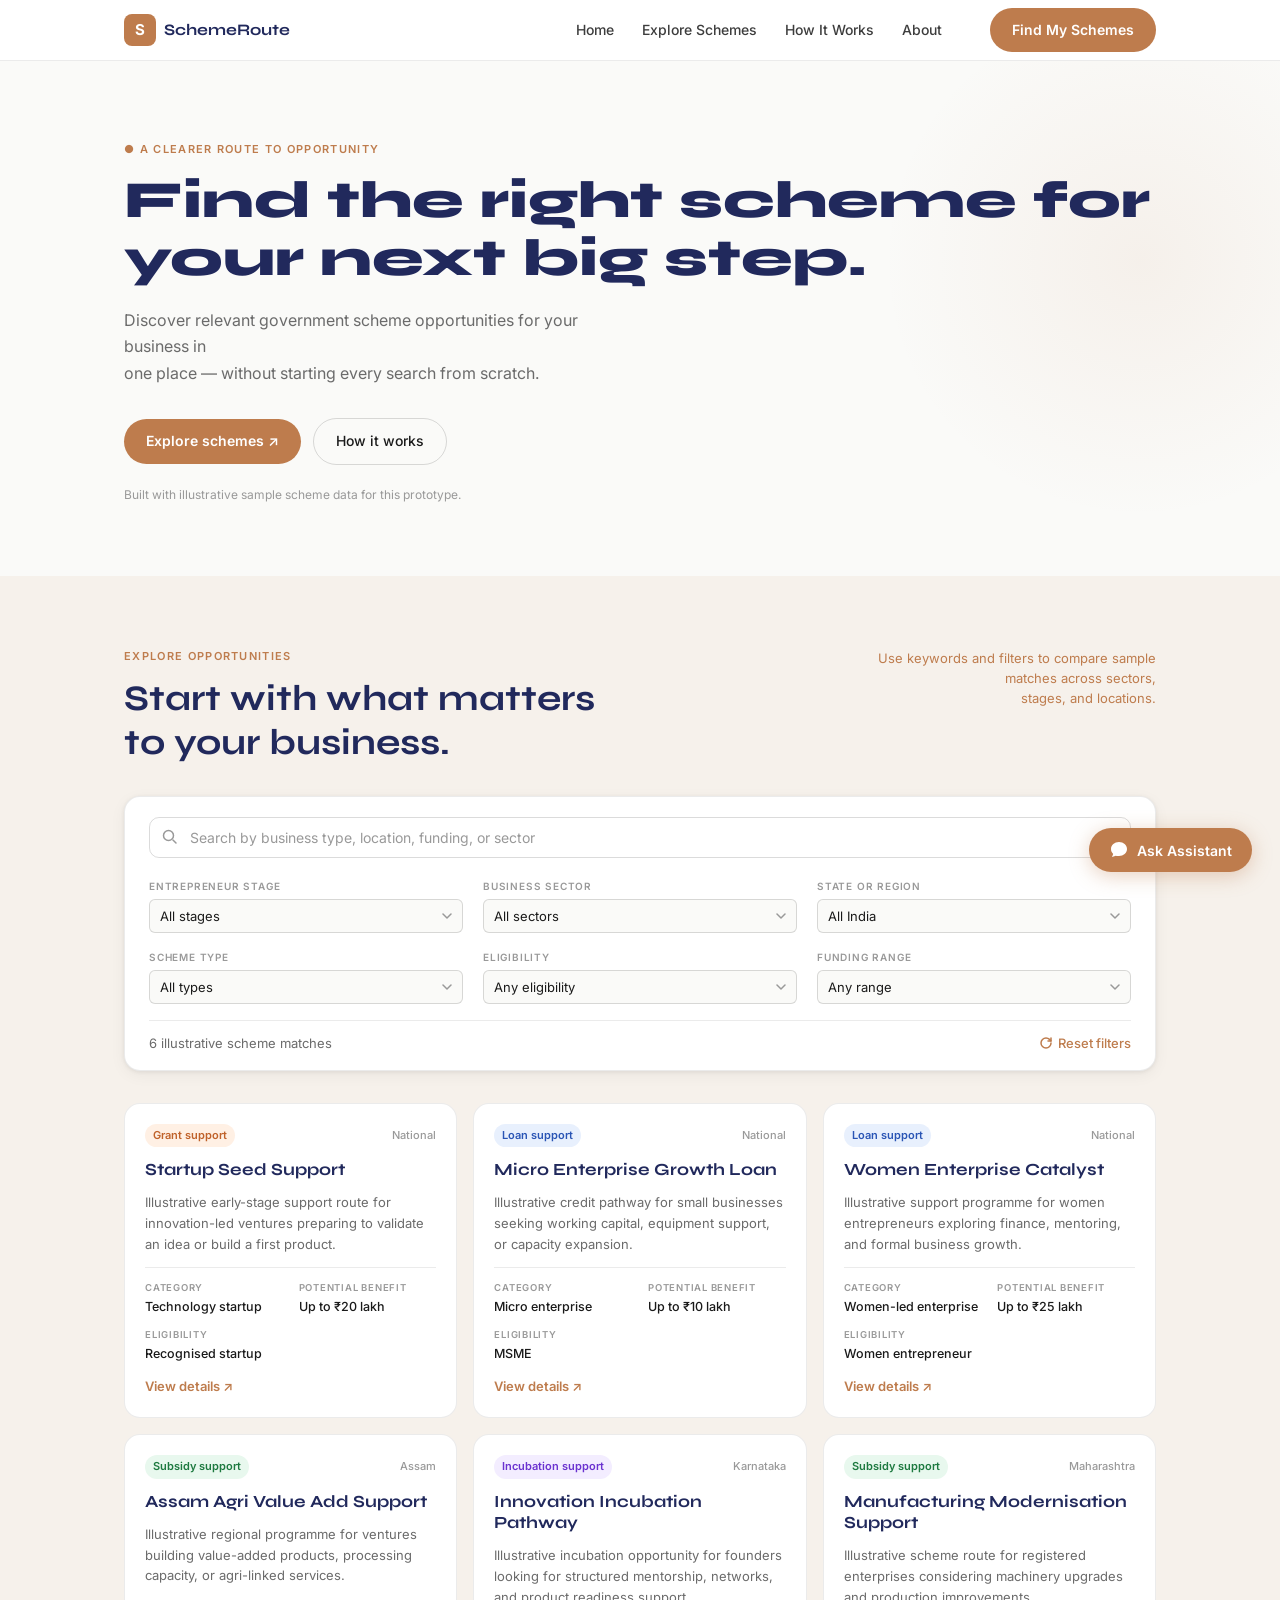
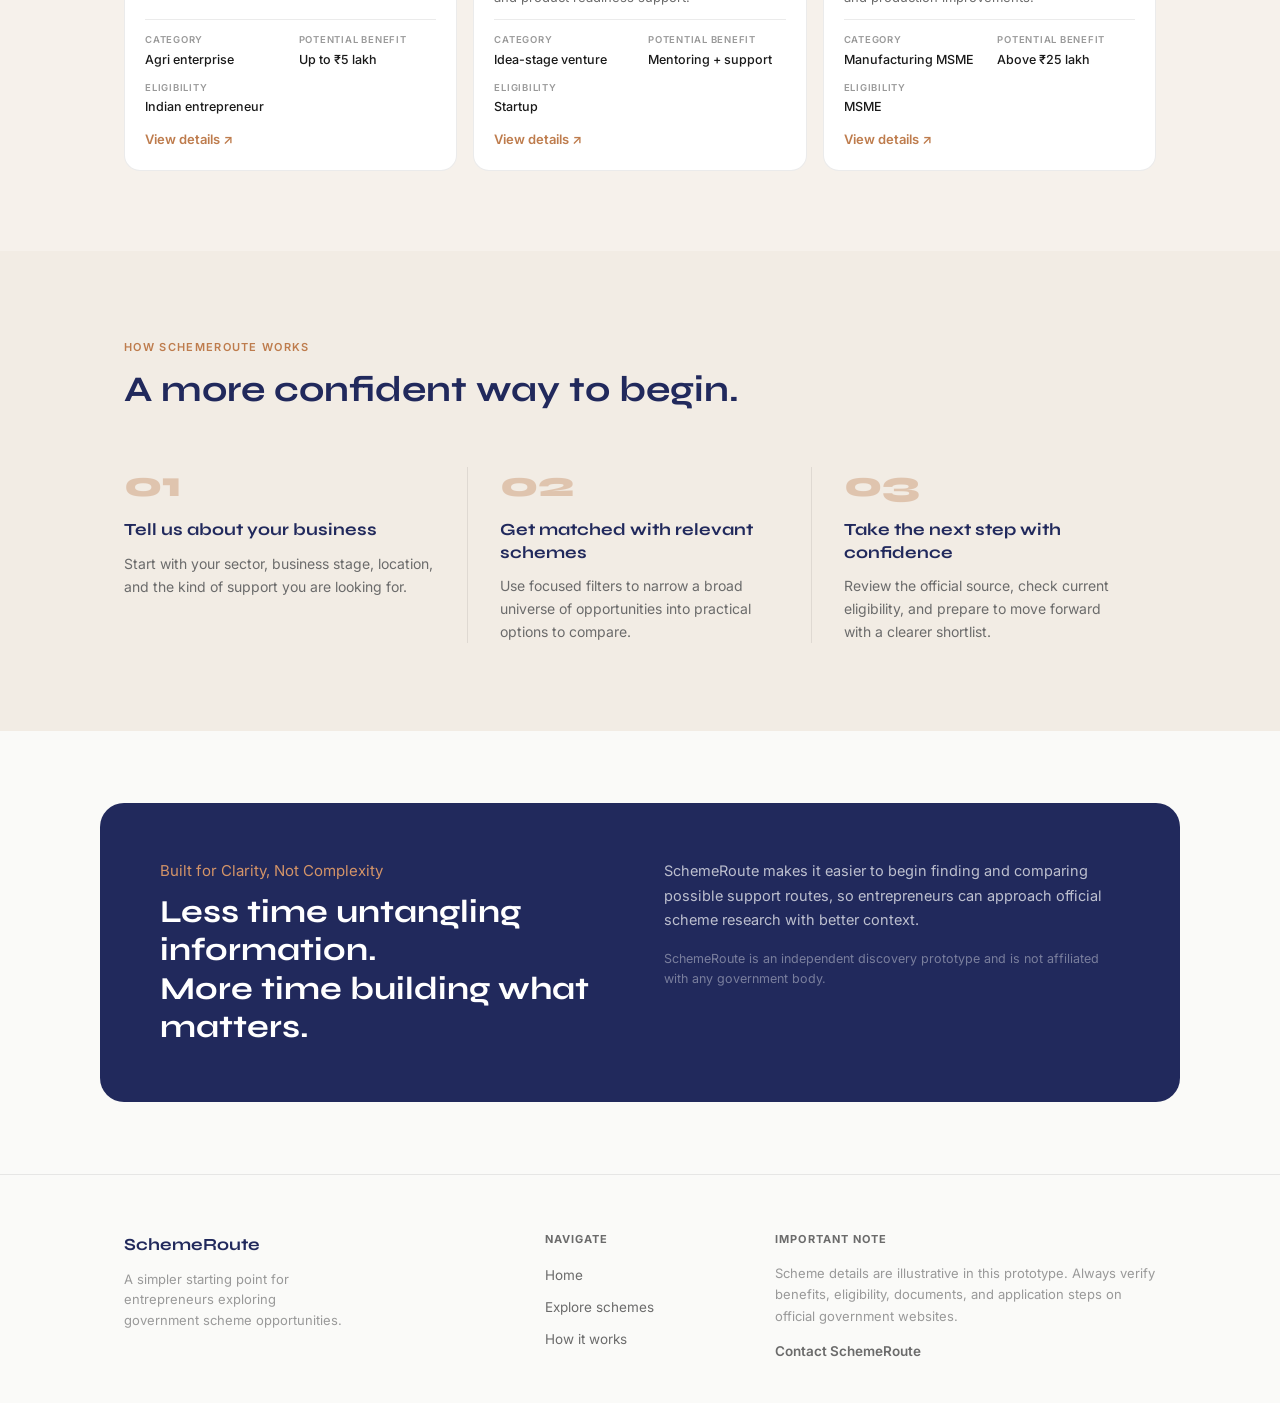
==== index.html @ b73e63ce "initial commit" ====
<!DOCTYPE html>
<html lang="en">
<head>
  <meta charset="UTF-8" />
  <meta name="viewport" content="width=device-width, initial-scale=1.0" />
  <title>SchemeRoute — Find the Right Scheme</title>
  <link rel="preconnect" href="https://fonts.googleapis.com" />
  <link rel="preconnect" href="https://fonts.gstatic.com" crossorigin />
  <link href="https://fonts.googleapis.com/css2?family=Inter:wght@400;500;600&family=Syne:wght@600;700;800&display=swap" rel="stylesheet" />
  <link rel="stylesheet" href="css/style.css" />
</head>
<body>

  <!-- ── NAV ── -->
  <header class="nav-wrap">
    <nav class="nav-inner">
      <a href="#" class="nav-logo">
        <span class="logo-icon">S</span>
        <span class="logo-text">SchemeRoute</span>
      </a>
      <ul class="nav-links" id="nav-links">
        <li><a href="#home">Home</a></li>
        <li><a href="#explore">Explore Schemes</a></li>
        <li><a href="#how">How It Works</a></li>
        <li><a href="#about">About</a></li>
      </ul>
      <a href="#explore" class="btn-primary nav-cta">Find My Schemes</a>
      <button class="nav-toggle" id="nav-toggle" aria-label="Toggle menu" aria-expanded="false">
        <span></span><span></span><span></span>
      </button>
    </nav>
  </header>

  <!-- ── HERO ── -->
  <section class="hero" id="home">
    <div class="hero-bg-circle"></div>
    <div class="container hero-inner">
      <p class="eyebrow">● A Clearer Route to Opportunity</p>
      <h1 class="hero-heading">Find the right scheme for<br>your next big step.</h1>
      <p class="hero-sub">Discover relevant government scheme opportunities for your business in<br>one place — without starting every search from scratch.</p>
      <div class="hero-actions">
        <a href="#explore" class="btn-primary">Explore schemes ↗</a>
        <a href="#how" class="btn-ghost">How it works</a>
      </div>
      <p class="hero-note">Built with illustrative sample scheme data for this prototype.</p>
    </div>
  </section>

  <!-- ── EXPLORE ── -->
  <section class="explore-section" id="explore">
    <div class="container">
      <div class="explore-top">
        <div class="explore-top-left">
          <p class="eyebrow">Explore Opportunities</p>
          <h2 class="section-heading">Start with what matters<br>to your business.</h2>
        </div>
        <p class="explore-hint">Use keywords and filters to compare sample matches across sectors,<br>stages, and locations.</p>
      </div>

      <!-- Search + Filters -->
      <div class="filter-box">
        <div class="search-row">
          <span class="search-icon">
            <svg width="16" height="16" viewBox="0 0 16 16" fill="none"><circle cx="6.5" cy="6.5" r="5" stroke="#999" stroke-width="1.5"/><path d="M11 11l3 3" stroke="#999" stroke-width="1.5" stroke-linecap="round"/></svg>
          </span>
          <input class="search-input" type="text" placeholder="Search by business type, location, funding, or sector" id="search-input" />
        </div>
        <div class="filter-grid">
          <div class="filter-group">
            <label class="filter-label">Entrepreneur Stage</label>
            <select class="filter-select" id="filter-stage">
              <option value="">All stages</option>
              <option value="idea">Idea stage</option>
              <option value="startup">Startup</option>
              <option value="growth">Growth</option>
              <option value="established">Established</option>
            </select>
          </div>
          <div class="filter-group">
            <label class="filter-label">Business Sector</label>
            <select class="filter-select" id="filter-sector">
              <option value="">All sectors</option>
              <option value="agri">Agriculture</option>
              <option value="tech">Technology</option>
              <option value="manufacturing">Manufacturing</option>
              <option value="services">Services</option>
              <option value="women">Women-led</option>
            </select>
          </div>
          <div class="filter-group">
            <label class="filter-label">State or Region</label>
            <select class="filter-select" id="filter-state">
              <option value="">All India</option>
              <option value="assam">Assam</option>
              <option value="karnataka">Karnataka</option>
              <option value="maharashtra">Maharashtra</option>
              <option value="rajasthan">Rajasthan</option>
              <option value="up">Uttar Pradesh</option>
            </select>
          </div>
          <div class="filter-group">
            <label class="filter-label">Scheme Type</label>
            <select class="filter-select" id="filter-type">
              <option value="">All types</option>
              <option value="grant">Grant support</option>
              <option value="loan">Loan support</option>
              <option value="subsidy">Subsidy support</option>
              <option value="incubation">Incubation support</option>
            </select>
          </div>
          <div class="filter-group">
            <label class="filter-label">Eligibility</label>
            <select class="filter-select" id="filter-eligibility">
              <option value="">Any eligibility</option>
              <option value="scst">SC/ST entrepreneur</option>
              <option value="women">Women entrepreneur</option>
              <option value="msme">MSME</option>
              <option value="startup">Recognised startup</option>
            </select>
          </div>
          <div class="filter-group">
            <label class="filter-label">Funding Range</label>
            <select class="filter-select" id="filter-funding">
              <option value="">Any range</option>
              <option value="small">Up to ₹5 lakh</option>
              <option value="medium">₹5–₹25 lakh</option>
              <option value="large">Above ₹25 lakh</option>
            </select>
          </div>
        </div>
        <div class="filter-footer">
          <span class="match-count" id="match-count">6 illustrative scheme matches</span>
          <button class="reset-btn" id="reset-btn">
            <svg width="14" height="14" viewBox="0 0 14 14" fill="none"><path d="M12 7A5 5 0 1 1 7 2a5 5 0 0 1 3.5 1.4L12 5" stroke="currentColor" stroke-width="1.5" stroke-linecap="round"/><path d="M12 2v3h-3" stroke="currentColor" stroke-width="1.5" stroke-linecap="round" stroke-linejoin="round"/></svg>
            Reset filters
          </button>
        </div>
      </div>

      <!-- Scheme Cards -->
      <div class="cards-grid" id="cards-grid">

        <div class="scheme-card" data-type="grant" data-sector="tech" data-state="" data-eligibility="startup" data-funding="medium">
          <div class="card-top">
            <span class="card-badge grant">Grant support</span>
            <span class="card-scope">National</span>
          </div>
          <h3 class="card-title">Startup Seed Support</h3>
          <p class="card-desc">Illustrative early-stage support route for innovation-led ventures preparing to validate an idea or build a first product.</p>
          <div class="card-meta">
            <div class="meta-pair">
              <span class="meta-label">Category</span>
              <span class="meta-val">Technology startup</span>
            </div>
            <div class="meta-pair">
              <span class="meta-label">Potential Benefit</span>
              <span class="meta-val">Up to ₹20 lakh</span>
            </div>
            <div class="meta-pair">
              <span class="meta-label">Eligibility</span>
              <span class="meta-val">Recognised startup</span>
            </div>
          </div>
          <a href="#" class="card-link">View details ↗</a>
        </div>

        <div class="scheme-card" data-type="loan" data-sector="services" data-state="" data-eligibility="msme" data-funding="medium">
          <div class="card-top">
            <span class="card-badge loan">Loan support</span>
            <span class="card-scope">National</span>
          </div>
          <h3 class="card-title">Micro Enterprise Growth Loan</h3>
          <p class="card-desc">Illustrative credit pathway for small businesses seeking working capital, equipment support, or capacity expansion.</p>
          <div class="card-meta">
            <div class="meta-pair">
              <span class="meta-label">Category</span>
              <span class="meta-val">Micro enterprise</span>
            </div>
            <div class="meta-pair">
              <span class="meta-label">Potential Benefit</span>
              <span class="meta-val">Up to ₹10 lakh</span>
            </div>
            <div class="meta-pair">
              <span class="meta-label">Eligibility</span>
              <span class="meta-val">MSME</span>
            </div>
          </div>
          <a href="#" class="card-link">View details ↗</a>
        </div>

        <div class="scheme-card" data-type="loan" data-sector="women" data-state="" data-eligibility="women" data-funding="medium">
          <div class="card-top">
            <span class="card-badge loan">Loan support</span>
            <span class="card-scope">National</span>
          </div>
          <h3 class="card-title">Women Enterprise Catalyst</h3>
          <p class="card-desc">Illustrative support programme for women entrepreneurs exploring finance, mentoring, and formal business growth.</p>
          <div class="card-meta">
            <div class="meta-pair">
              <span class="meta-label">Category</span>
              <span class="meta-val">Women-led enterprise</span>
            </div>
            <div class="meta-pair">
              <span class="meta-label">Potential Benefit</span>
              <span class="meta-val">Up to ₹25 lakh</span>
            </div>
            <div class="meta-pair">
              <span class="meta-label">Eligibility</span>
              <span class="meta-val">Women entrepreneur</span>
            </div>
          </div>
          <a href="#" class="card-link">View details ↗</a>
        </div>

        <div class="scheme-card" data-type="subsidy" data-sector="agri" data-state="assam" data-eligibility="" data-funding="small">
          <div class="card-top">
            <span class="card-badge subsidy">Subsidy support</span>
            <span class="card-scope">Assam</span>
          </div>
          <h3 class="card-title">Assam Agri Value Add Support</h3>
          <p class="card-desc">Illustrative regional programme for ventures building value-added products, processing capacity, or agri-linked services.</p>
          <div class="card-meta">
            <div class="meta-pair">
              <span class="meta-label">Category</span>
              <span class="meta-val">Agri enterprise</span>
            </div>
            <div class="meta-pair">
              <span class="meta-label">Potential Benefit</span>
              <span class="meta-val">Up to ₹5 lakh</span>
            </div>
            <div class="meta-pair">
              <span class="meta-label">Eligibility</span>
              <span class="meta-val">Indian entrepreneur</span>
            </div>
          </div>
          <a href="#" class="card-link">View details ↗</a>
        </div>

        <div class="scheme-card" data-type="incubation" data-sector="tech" data-state="karnataka" data-eligibility="startup" data-funding="small">
          <div class="card-top">
            <span class="card-badge incubation">Incubation support</span>
            <span class="card-scope">Karnataka</span>
          </div>
          <h3 class="card-title">Innovation Incubation Pathway</h3>
          <p class="card-desc">Illustrative incubation opportunity for founders looking for structured mentorship, networks, and product readiness support.</p>
          <div class="card-meta">
            <div class="meta-pair">
              <span class="meta-label">Category</span>
              <span class="meta-val">Idea-stage venture</span>
            </div>
            <div class="meta-pair">
              <span class="meta-label">Potential Benefit</span>
              <span class="meta-val">Mentoring + support</span>
            </div>
            <div class="meta-pair">
              <span class="meta-label">Eligibility</span>
              <span class="meta-val">Startup</span>
            </div>
          </div>
          <a href="#" class="card-link">View details ↗</a>
        </div>

        <div class="scheme-card" data-type="subsidy" data-sector="manufacturing" data-state="maharashtra" data-eligibility="msme" data-funding="large">
          <div class="card-top">
            <span class="card-badge subsidy">Subsidy support</span>
            <span class="card-scope">Maharashtra</span>
          </div>
          <h3 class="card-title">Manufacturing Modernisation Support</h3>
          <p class="card-desc">Illustrative scheme route for registered enterprises considering machinery upgrades and production improvements.</p>
          <div class="card-meta">
            <div class="meta-pair">
              <span class="meta-label">Category</span>
              <span class="meta-val">Manufacturing MSME</span>
            </div>
            <div class="meta-pair">
              <span class="meta-label">Potential Benefit</span>
              <span class="meta-val">Above ₹25 lakh</span>
            </div>
            <div class="meta-pair">
              <span class="meta-label">Eligibility</span>
              <span class="meta-val">MSME</span>
            </div>
          </div>
          <a href="#" class="card-link">View details ↗</a>
        </div>

      </div><!-- /cards-grid -->
    </div>
  </section>

  <!-- ── HOW IT WORKS ── -->
  <section class="how-section" id="how">
    <div class="container">
      <p class="eyebrow">How SchemeRoute Works</p>
      <h2 class="section-heading">A more confident way to begin.</h2>
      <div class="steps-grid">
        <div class="step">
          <span class="step-num">01</span>
          <h3 class="step-title">Tell us about your business</h3>
          <p class="step-desc">Start with your sector, business stage, location, and the kind of support you are looking for.</p>
        </div>
        <div class="step">
          <span class="step-num">02</span>
          <h3 class="step-title">Get matched with relevant schemes</h3>
          <p class="step-desc">Use focused filters to narrow a broad universe of opportunities into practical options to compare.</p>
        </div>
        <div class="step">
          <span class="step-num">03</span>
          <h3 class="step-title">Take the next step with confidence</h3>
          <p class="step-desc">Review the official source, check current eligibility, and prepare to move forward with a clearer shortlist.</p>
        </div>
      </div>
    </div>
  </section>

  <!-- ── CTA DARK ── -->
  <section class="cta-dark" id="about">
    <div class="container cta-inner">
      <div class="cta-left">
        <p class="eyebrow-light">Built for Clarity, Not Complexity</p>
        <h2 class="cta-heading">Less time untangling information.<br>More time building what matters.</h2>
      </div>
      <div class="cta-right">
        <p class="cta-body">SchemeRoute makes it easier to begin finding and comparing possible support routes, so entrepreneurs can approach official scheme research with better context.</p>
        <p class="cta-disclaimer">SchemeRoute is an independent discovery prototype and is not affiliated with any government body.</p>
      </div>
    </div>
  </section>

  <!-- ── FOOTER ── -->
  <footer class="footer">
    <div class="container footer-inner">
      <div class="footer-brand">
        <p class="footer-logo">SchemeRoute</p>
        <p class="footer-tagline">A simpler starting point for entrepreneurs exploring government scheme opportunities.</p>
      </div>
      <div class="footer-col">
        <p class="footer-col-head">Navigate</p>
        <ul>
          <li><a href="#home">Home</a></li>
          <li><a href="#explore">Explore schemes</a></li>
          <li><a href="#how">How it works</a></li>
        </ul>
      </div>
      <div class="footer-col">
        <p class="footer-col-head">Important Note</p>
        <p class="footer-note">Scheme details are illustrative in this prototype. Always verify benefits, eligibility, documents, and application steps on official government websites.</p>
        <a href="#" class="footer-link">Contact SchemeRoute</a>
      </div>
    </div>
  </footer>

  <!-- ── FLOATING ASSISTANT ── -->
  <button class="ask-btn" id="ask-btn" aria-label="Ask Assistant">
    <svg width="20" height="20" viewBox="0 0 20 20" fill="none"><path d="M10 2C5.58 2 2 5.134 2 9c0 1.907.832 3.636 2.178 4.9L3 17l3.82-1.2A8.27 8.27 0 0 0 10 16c4.42 0 8-3.134 8-7s-3.58-7-8-7z" fill="white"/></svg>
    Ask Assistant
  </button>

  <div class="ask-panel" id="ask-panel" aria-hidden="true">
    <div class="ask-panel-head">
      <div class="ask-panel-title">
        <span class="ask-dot"></span>
        <span>SchemeRoute Assistant</span>
      </div>
      <button class="ask-close" id="ask-close" aria-label="Close">✕</button>
    </div>
    <div class="ask-messages" id="ask-messages">
      <div class="ask-msg bot">
        <div class="ask-bubble">Hi! I can help you find government schemes for your business. What sector are you in?</div>
        <div class="ask-time">Just now</div>
      </div>
      <div class="ask-msg user">
        <div class="ask-bubble">I run a small tailoring business in Rajasthan. I belong to an SC community.</div>
        <div class="ask-time">Just now</div>
      </div>
      <div class="ask-msg bot">
        <div class="ask-bubble">Based on your profile, you may qualify for <strong>NSFDC Micro Credit Finance</strong> — loans up to ₹1 lakh at 6% interest for SC/ST entrepreneurs. Want me to check your full eligibility?</div>
        <div class="ask-time">Just now</div>
      </div>
    </div>
    <div class="ask-input-row">
      <input class="ask-input" id="ask-input" type="text" placeholder="Ask about schemes…" />
      <button class="ask-send" id="ask-send" aria-label="Send">
        <svg width="16" height="16" viewBox="0 0 16 16" fill="none"><path d="M14 8L2 2l3 6-3 6 12-6z" fill="white"/></svg>
      </button>
    </div>
  </div>

  <script src="js/main.js"></script>
</body>
</html>
---- css/style.css ----
/* ── SchemeRoute — style.css ── */
/* Color palette: #21295C (navy) · #BE7C4D (copper/terracotta) · cream bg */

:root {
  /* Brand */
  --navy:         #21295C;
  --navy-dark:    #181e45;
  --copper:       #BE7C4D;
  --copper-light: #d49468;
  --copper-pale:  #f5ede3;

  /* Surface */
  --bg:           #FAFAF8;
  --bg-warm:      #F6F1EB;
  --bg-section:   #F2ECE4;
  --white:        #FFFFFF;

  /* Text */
  --ink:          #1A1A1A;
  --ink2:         #3D3D3D;
  --ink3:         #6B6B6B;
  --ink4:         #999999;

  /* Border */
  --bord:         rgba(0,0,0,.08);
  --bord-strong:  rgba(0,0,0,.14);

  /* Shadow */
  --sh:           0 1px 4px rgba(0,0,0,.07), 0 4px 16px rgba(0,0,0,.05);
  --sh-hover:     0 4px 12px rgba(0,0,0,.10), 0 12px 32px rgba(0,0,0,.08);

  /* Type scale */
  --font-sans:    'Inter', system-ui, sans-serif;
  --font-display: 'Syne', system-ui, sans-serif;

  /* Radius */
  --r-sm:  6px;
  --r-md:  10px;
  --r-lg:  16px;
  --r-xl:  24px;
  --r-pill:999px;
}

/* ── Reset ── */
*, *::before, *::after { box-sizing: border-box; margin: 0; padding: 0; }
html { scroll-behavior: smooth; }
body {
  font-family: var(--font-sans);
  background: var(--bg);
  color: var(--ink);
  font-size: 15px;
  line-height: 1.6;
  -webkit-font-smoothing: antialiased;
}
img, svg { display: block; }
a { color: inherit; text-decoration: none; }
button { cursor: pointer; font-family: inherit; }
ul { list-style: none; }

/* ── Container ── */
.container {
  width: 100%;
  max-width: 1080px;
  margin: 0 auto;
  padding: 0 24px;
}

/* ── Eyebrow ── */
.eyebrow {
  font-family: var(--font-sans);
  font-size: 11px;
  font-weight: 600;
  letter-spacing: .12em;
  text-transform: uppercase;
  color: var(--copper);
  margin-bottom: 12px;
}
.eyebrow-light { color: var(--copper-light); }

/* ── Section heading ── */
.section-heading {
  font-family: var(--font-display);
  font-size: clamp(26px, 4vw, 36px);
  font-weight: 700;
  color: var(--navy);
  line-height: 1.2;
  margin-bottom: 0;
}

/* ── Buttons ── */
.btn-primary {
  display: inline-flex;
  align-items: center;
  gap: 6px;
  padding: 11px 22px;
  background: var(--copper);
  color: var(--white);
  border: none;
  border-radius: var(--r-pill);
  font-size: 14px;
  font-weight: 600;
  transition: background .2s, transform .15s;
  white-space: nowrap;
}
.btn-primary:hover { background: var(--copper-light); transform: translateY(-1px); }

.btn-ghost {
  display: inline-flex;
  align-items: center;
  padding: 11px 22px;
  background: transparent;
  color: var(--ink);
  border: 1.5px solid var(--bord-strong);
  border-radius: var(--r-pill);
  font-size: 14px;
  font-weight: 500;
  transition: border-color .2s, color .2s;
}
.btn-ghost:hover { border-color: var(--ink2); color: var(--ink); }

/* ══════════════════════════════
   NAV
══════════════════════════════ */
.nav-wrap {
  position: sticky;
  top: 0;
  z-index: 100;
  background: var(--white);
  border-bottom: 1px solid var(--bord);
}
.nav-inner {
  max-width: 1080px;
  margin: 0 auto;
  padding: 0 24px;
  height: 60px;
  display: flex;
  align-items: center;
  gap: 32px;
}
.nav-logo {
  display: flex;
  align-items: center;
  gap: 8px;
  flex-shrink: 0;
}
.logo-icon {
  width: 32px;
  height: 32px;
  background: var(--copper);
  color: var(--white);
  border-radius: 8px;
  display: flex;
  align-items: center;
  justify-content: center;
  font-weight: 700;
  font-size: 15px;
}
.logo-text {
  font-family: var(--font-display);
  font-size: 16px;
  font-weight: 700;
  color: var(--navy);
}
.nav-links {
  display: flex;
  align-items: center;
  gap: 28px;
  margin-left: auto;
}
.nav-links a {
  font-size: 14px;
  font-weight: 500;
  color: var(--ink2);
  transition: color .2s;
}
.nav-links a:hover { color: var(--navy); }
.nav-cta { margin-left: 16px; }
.nav-toggle {
  display: none;
  flex-direction: column;
  gap: 5px;
  background: none;
  border: none;
  padding: 6px;
  margin-left: auto;
}
.nav-toggle span {
  width: 22px;
  height: 2px;
  background: var(--ink);
  border-radius: 2px;
  transition: transform .25s, opacity .25s;
}

/* ══════════════════════════════
   HERO
══════════════════════════════ */
.hero {
  position: relative;
  padding: 80px 0 72px;
  overflow: hidden;
  background: var(--bg);
}
.hero-bg-circle {
  position: absolute;
  right: -120px;
  top: -60px;
  width: 520px;
  height: 520px;
  border-radius: 50%;
  background: radial-gradient(circle, rgba(190,124,77,.08) 0%, transparent 70%);
  pointer-events: none;
}
.hero-inner { position: relative; }
.hero-heading {
  font-family: var(--font-display);
  font-size: clamp(32px, 5.5vw, 52px);
  font-weight: 800;
  color: var(--navy);
  line-height: 1.12;
  margin-bottom: 20px;
}
.hero-sub {
  font-size: 16px;
  color: var(--ink3);
  line-height: 1.65;
  max-width: 500px;
  margin-bottom: 32px;
}
.hero-actions {
  display: flex;
  align-items: center;
  gap: 12px;
  flex-wrap: wrap;
  margin-bottom: 20px;
}
.hero-note {
  font-size: 12px;
  color: var(--ink4);
  margin-top: 4px;
}

/* ══════════════════════════════
   EXPLORE
══════════════════════════════ */
.explore-section {
  padding: 72px 0 80px;
  background: var(--bg-warm);
}
.explore-top {
  display: flex;
  align-items: flex-start;
  justify-content: space-between;
  gap: 32px;
  margin-bottom: 32px;
}
.explore-hint {
  font-size: 13px;
  color: var(--copper);
  text-align: right;
  max-width: 280px;
  line-height: 1.55;
  flex-shrink: 0;
}

/* Filter box */
.filter-box {
  background: var(--white);
  border: 1px solid var(--bord);
  border-radius: var(--r-lg);
  padding: 20px 24px 16px;
  margin-bottom: 32px;
  box-shadow: var(--sh);
}
.search-row {
  position: relative;
  margin-bottom: 20px;
  border: 1.5px solid var(--bord-strong);
  border-radius: var(--r-md);
  display: flex;
  align-items: center;
  overflow: hidden;
}
.search-icon {
  padding: 0 12px;
  display: flex;
  align-items: center;
  flex-shrink: 0;
}
.search-input {
  flex: 1;
  border: none;
  outline: none;
  font-size: 14px;
  color: var(--ink);
  padding: 11px 12px 11px 0;
  background: transparent;
  font-family: var(--font-sans);
}
.search-input::placeholder { color: var(--ink4); }
.search-row:focus-within {
  border-color: var(--copper);
  box-shadow: 0 0 0 3px rgba(190,124,77,.1);
}
.filter-grid {
  display: grid;
  grid-template-columns: repeat(3, 1fr);
  gap: 16px 20px;
  margin-bottom: 16px;
}
.filter-group { display: flex; flex-direction: column; gap: 5px; }
.filter-label {
  font-size: 10px;
  font-weight: 600;
  letter-spacing: .08em;
  text-transform: uppercase;
  color: var(--ink4);
}
.filter-select {
  appearance: none;
  -webkit-appearance: none;
  background: var(--bg) url("data:image/svg+xml,%3Csvg xmlns='http://www.w3.org/2000/svg' width='10' height='6' fill='none'%3E%3Cpath d='M1 1l4 4 4-4' stroke='%23999' stroke-width='1.5' stroke-linecap='round' stroke-linejoin='round'/%3E%3C/svg%3E") right 10px center no-repeat;
  border: 1.5px solid var(--bord-strong);
  border-radius: var(--r-sm);
  padding: 8px 28px 8px 10px;
  font-size: 13px;
  color: var(--ink);
  font-family: var(--font-sans);
  cursor: pointer;
  transition: border-color .2s;
}
.filter-select:focus {
  outline: none;
  border-color: var(--copper);
  box-shadow: 0 0 0 3px rgba(190,124,77,.1);
}
.filter-footer {
  display: flex;
  align-items: center;
  justify-content: space-between;
  padding-top: 12px;
  border-top: 1px solid var(--bord);
}
.match-count { font-size: 13px; color: var(--ink3); }
.reset-btn {
  display: flex;
  align-items: center;
  gap: 5px;
  font-size: 13px;
  color: var(--copper);
  background: none;
  border: none;
  font-weight: 500;
  transition: color .2s;
}
.reset-btn:hover { color: var(--copper-light); }

/* Cards */
.cards-grid {
  display: grid;
  grid-template-columns: repeat(3, 1fr);
  gap: 16px;
}
.scheme-card {
  background: var(--white);
  border: 1px solid var(--bord);
  border-radius: var(--r-lg);
  padding: 20px;
  display: flex;
  flex-direction: column;
  gap: 12px;
  transition: box-shadow .22s, transform .22s;
}
.scheme-card:hover {
  box-shadow: var(--sh-hover);
  transform: translateY(-2px);
}
.scheme-card.hidden { display: none; }
.card-top {
  display: flex;
  align-items: center;
  justify-content: space-between;
  gap: 8px;
}
.card-badge {
  font-size: 11px;
  font-weight: 600;
  padding: 3px 8px;
  border-radius: var(--r-pill);
}
.card-badge.grant      { background: #FFF0E4; color: #C0622A; }
.card-badge.loan       { background: #E8F0FD; color: #2A55B5; }
.card-badge.subsidy    { background: #E8F8EE; color: #1E7A40; }
.card-badge.incubation { background: #F3EDFF; color: #6B33D0; }
.card-scope {
  font-size: 11px;
  color: var(--ink4);
  font-weight: 500;
}
.card-title {
  font-family: var(--font-display);
  font-size: 17px;
  font-weight: 700;
  color: var(--navy);
  line-height: 1.25;
}
.card-desc {
  font-size: 13px;
  color: var(--ink3);
  line-height: 1.6;
  flex: 1;
}
.card-meta {
  display: grid;
  grid-template-columns: 1fr 1fr;
  gap: 10px 16px;
  padding-top: 12px;
  border-top: 1px solid var(--bord);
}
.meta-pair { display: flex; flex-direction: column; gap: 2px; }
.meta-label {
  font-size: 9.5px;
  font-weight: 600;
  letter-spacing: .08em;
  text-transform: uppercase;
  color: var(--ink4);
}
.meta-val { font-size: 12.5px; font-weight: 500; color: var(--ink); }
.card-link {
  font-size: 13px;
  font-weight: 600;
  color: var(--copper);
  display: inline-flex;
  align-items: center;
  gap: 4px;
  transition: color .2s, gap .2s;
}
.card-link:hover { color: var(--copper-light); gap: 6px; }

/* ══════════════════════════════
   HOW IT WORKS
══════════════════════════════ */
.how-section {
  padding: 88px 0;
  background: var(--bg-section);
}
.how-section .section-heading { margin-bottom: 56px; }
.steps-grid {
  display: grid;
  grid-template-columns: repeat(3, 1fr);
  gap: 0;
}
.step { padding: 0 32px 0 0; }
.step:not(:last-child) {
  border-right: 1px solid var(--bord);
  margin-right: 0;
}
.step:not(:first-child) { padding-left: 32px; }
.step-num {
  display: block;
  font-family: var(--font-display);
  font-size: 36px;
  font-weight: 800;
  color: var(--copper);
  opacity: .35;
  line-height: 1;
  margin-bottom: 16px;
}
.step-title {
  font-family: var(--font-display);
  font-size: 17px;
  font-weight: 700;
  color: var(--navy);
  margin-bottom: 10px;
  line-height: 1.3;
}
.step-desc {
  font-size: 14px;
  color: var(--ink3);
  line-height: 1.65;
}

/* ══════════════════════════════
   CTA DARK
══════════════════════════════ */
.cta-dark {
  padding: 72px 0;
  background: var(--bg);
}
.cta-inner {
  background: var(--navy);
  border-radius: var(--r-xl);
  padding: 56px 60px;
  display: grid;
  grid-template-columns: 1fr 1fr;
  gap: 48px;
  align-items: start;
}
.cta-heading {
  font-family: var(--font-display);
  font-size: clamp(22px, 3.5vw, 32px);
  font-weight: 700;
  color: var(--white);
  line-height: 1.2;
  margin-top: 10px;
}
.cta-body {
  font-size: 14.5px;
  color: rgba(255,255,255,.7);
  line-height: 1.7;
  margin-bottom: 16px;
}
.cta-disclaimer {
  font-size: 12.5px;
  color: rgba(255,255,255,.4);
  line-height: 1.6;
}

/* ══════════════════════════════
   FOOTER
══════════════════════════════ */
.footer {
  padding: 56px 0 40px;
  background: var(--bg);
  border-top: 1px solid var(--bord);
}
.footer-inner {
  display: grid;
  grid-template-columns: 2fr 1fr 2fr;
  gap: 40px;
}
.footer-logo {
  font-family: var(--font-display);
  font-size: 17px;
  font-weight: 700;
  color: var(--navy);
  margin-bottom: 10px;
}
.footer-tagline {
  font-size: 13px;
  color: var(--ink4);
  line-height: 1.6;
  max-width: 220px;
}
.footer-col-head {
  font-size: 11px;
  font-weight: 700;
  letter-spacing: .1em;
  text-transform: uppercase;
  color: var(--ink3);
  margin-bottom: 14px;
}
.footer-col ul { display: flex; flex-direction: column; gap: 8px; }
.footer-col a {
  font-size: 13.5px;
  color: var(--ink3);
  transition: color .2s;
}
.footer-col a:hover { color: var(--navy); }
.footer-note {
  font-size: 13px;
  color: var(--ink4);
  line-height: 1.65;
  margin-bottom: 12px;
}
.footer-link {
  font-size: 13px;
  font-weight: 600;
  color: var(--copper);
  transition: color .2s;
}
.footer-link:hover { color: var(--copper-light); }

/* ══════════════════════════════
   FLOATING ASSISTANT
══════════════════════════════ */
.ask-btn {
  position: fixed;
  bottom: 28px;
  right: 28px;
  z-index: 200;
  display: flex;
  align-items: center;
  gap: 8px;
  padding: 12px 20px;
  background: var(--copper);
  color: var(--white);
  border: none;
  border-radius: var(--r-pill);
  font-size: 14px;
  font-weight: 600;
  font-family: var(--font-sans);
  box-shadow: 0 4px 20px rgba(190,124,77,.35);
  transition: background .2s, transform .2s, box-shadow .2s;
}
.ask-btn:hover {
  background: var(--copper-light);
  transform: translateY(-2px);
  box-shadow: 0 6px 24px rgba(190,124,77,.45);
}
.ask-panel {
  position: fixed;
  bottom: 88px;
  right: 28px;
  z-index: 199;
  width: 340px;
  background: var(--white);
  border: 1px solid var(--bord);
  border-radius: var(--r-xl);
  box-shadow: 0 8px 40px rgba(0,0,0,.14);
  display: flex;
  flex-direction: column;
  overflow: hidden;
  opacity: 0;
  transform: translateY(16px) scale(.97);
  pointer-events: none;
  transition: opacity .22s, transform .26s cubic-bezier(.34,1.56,.64,1);
}
.ask-panel.open {
  opacity: 1;
  transform: translateY(0) scale(1);
  pointer-events: auto;
}
.ask-panel-head {
  display: flex;
  align-items: center;
  justify-content: space-between;
  padding: 14px 16px;
  background: var(--navy);
  color: var(--white);
}
.ask-panel-title {
  display: flex;
  align-items: center;
  gap: 8px;
  font-size: 14px;
  font-weight: 600;
}
.ask-dot {
  width: 8px;
  height: 8px;
  background: #4ade80;
  border-radius: 50%;
}
.ask-close {
  background: none;
  border: none;
  color: rgba(255,255,255,.6);
  font-size: 14px;
  transition: color .2s;
}
.ask-close:hover { color: var(--white); }
.ask-messages {
  flex: 1;
  padding: 16px;
  max-height: 280px;
  overflow-y: auto;
  display: flex;
  flex-direction: column;
  gap: 12px;
  background: var(--bg-warm);
}
.ask-msg { display: flex; flex-direction: column; gap: 4px; }
.ask-msg.user { align-items: flex-end; }
.ask-msg.bot  { align-items: flex-start; }
.ask-bubble {
  max-width: 85%;
  padding: 10px 13px;
  border-radius: 14px;
  font-size: 13.5px;
  line-height: 1.5;
}
.ask-msg.bot  .ask-bubble {
  background: var(--white);
  color: var(--ink);
  border-bottom-left-radius: 4px;
  box-shadow: 0 1px 4px rgba(0,0,0,.06);
}
.ask-msg.user .ask-bubble {
  background: var(--copper);
  color: var(--white);
  border-bottom-right-radius: 4px;
}
.ask-time {
  font-size: 10.5px;
  color: var(--ink4);
  padding: 0 4px;
}
.ask-typing .ask-bubble {
  display: flex;
  align-items: center;
  gap: 5px;
  padding: 12px 14px;
}
.ask-typing span {
  width: 6px;
  height: 6px;
  background: var(--ink4);
  border-radius: 50%;
  animation: typing .9s infinite;
}
.ask-typing span:nth-child(2) { animation-delay: .15s; }
.ask-typing span:nth-child(3) { animation-delay: .30s; }
@keyframes typing {
  0%,60%,100% { transform: translateY(0); opacity: .5; }
  30%          { transform: translateY(-5px); opacity: 1; }
}
.ask-input-row {
  display: flex;
  align-items: center;
  padding: 10px 12px;
  gap: 8px;
  border-top: 1px solid var(--bord);
  background: var(--white);
}
.ask-input {
  flex: 1;
  border: 1.5px solid var(--bord-strong);
  border-radius: 20px;
  padding: 8px 14px;
  font-size: 13.5px;
  font-family: var(--font-sans);
  color: var(--ink);
  outline: none;
  transition: border-color .2s;
}
.ask-input:focus { border-color: var(--copper); }
.ask-send {
  width: 34px;
  height: 34px;
  background: var(--copper);
  border: none;
  border-radius: 50%;
  display: flex;
  align-items: center;
  justify-content: center;
  flex-shrink: 0;
  transition: background .2s, transform .15s;
}
.ask-send:hover { background: var(--copper-light); transform: scale(1.08); }

/* ══════════════════════════════
   RESPONSIVE
══════════════════════════════ */
@media (max-width: 900px) {
  .cards-grid         { grid-template-columns: repeat(2, 1fr); }
  .filter-grid        { grid-template-columns: repeat(2, 1fr); }
  .steps-grid         { grid-template-columns: 1fr; gap: 40px; }
  .step               { padding: 0 0 40px; border-right: none !important; border-bottom: 1px solid var(--bord); }
  .step:last-child    { border-bottom: none; padding-bottom: 0; }
  .step:not(:first-child) { padding-left: 0; }
  .cta-inner          { grid-template-columns: 1fr; gap: 24px; padding: 40px 32px; }
  .footer-inner       { grid-template-columns: 1fr 1fr; }
  .footer-brand       { grid-column: 1 / -1; }
  .explore-top        { flex-direction: column; }
  .explore-hint       { text-align: left; max-width: 100%; }
}
@media (max-width: 640px) {
  .nav-links, .nav-cta { display: none; }
  .nav-toggle           { display: flex; }
  .nav-links.open {
    display: flex;
    flex-direction: column;
    position: absolute;
    top: 60px;
    left: 0; right: 0;
    background: var(--white);
    border-bottom: 1px solid var(--bord);
    padding: 16px 24px 20px;
    gap: 16px;
    z-index: 99;
    box-shadow: 0 8px 24px rgba(0,0,0,.08);
  }
  .cards-grid           { grid-template-columns: 1fr; }
  .filter-grid          { grid-template-columns: 1fr; }
  .hero                 { padding: 56px 0 52px; }
  .footer-inner         { grid-template-columns: 1fr; }
  .ask-panel            { width: calc(100vw - 32px); right: 16px; }
  .ask-btn              { right: 16px; bottom: 20px; }
}
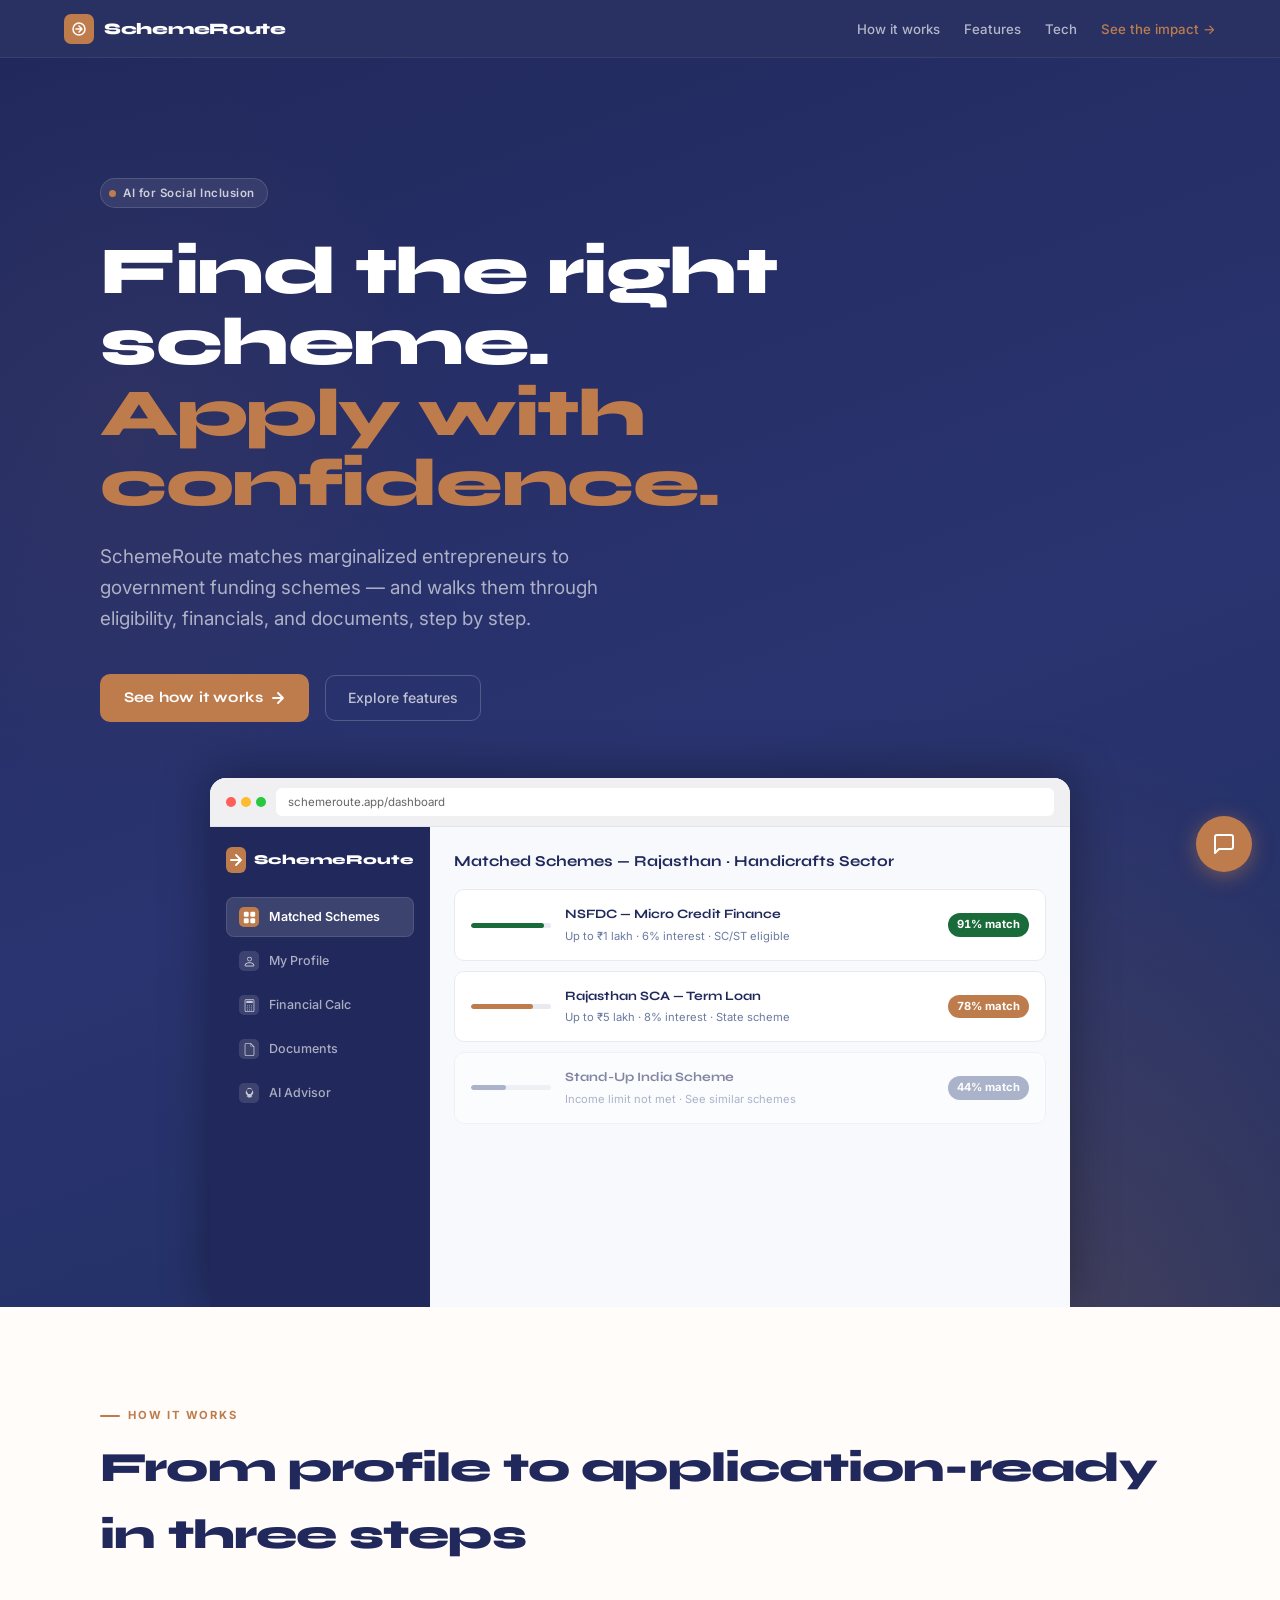
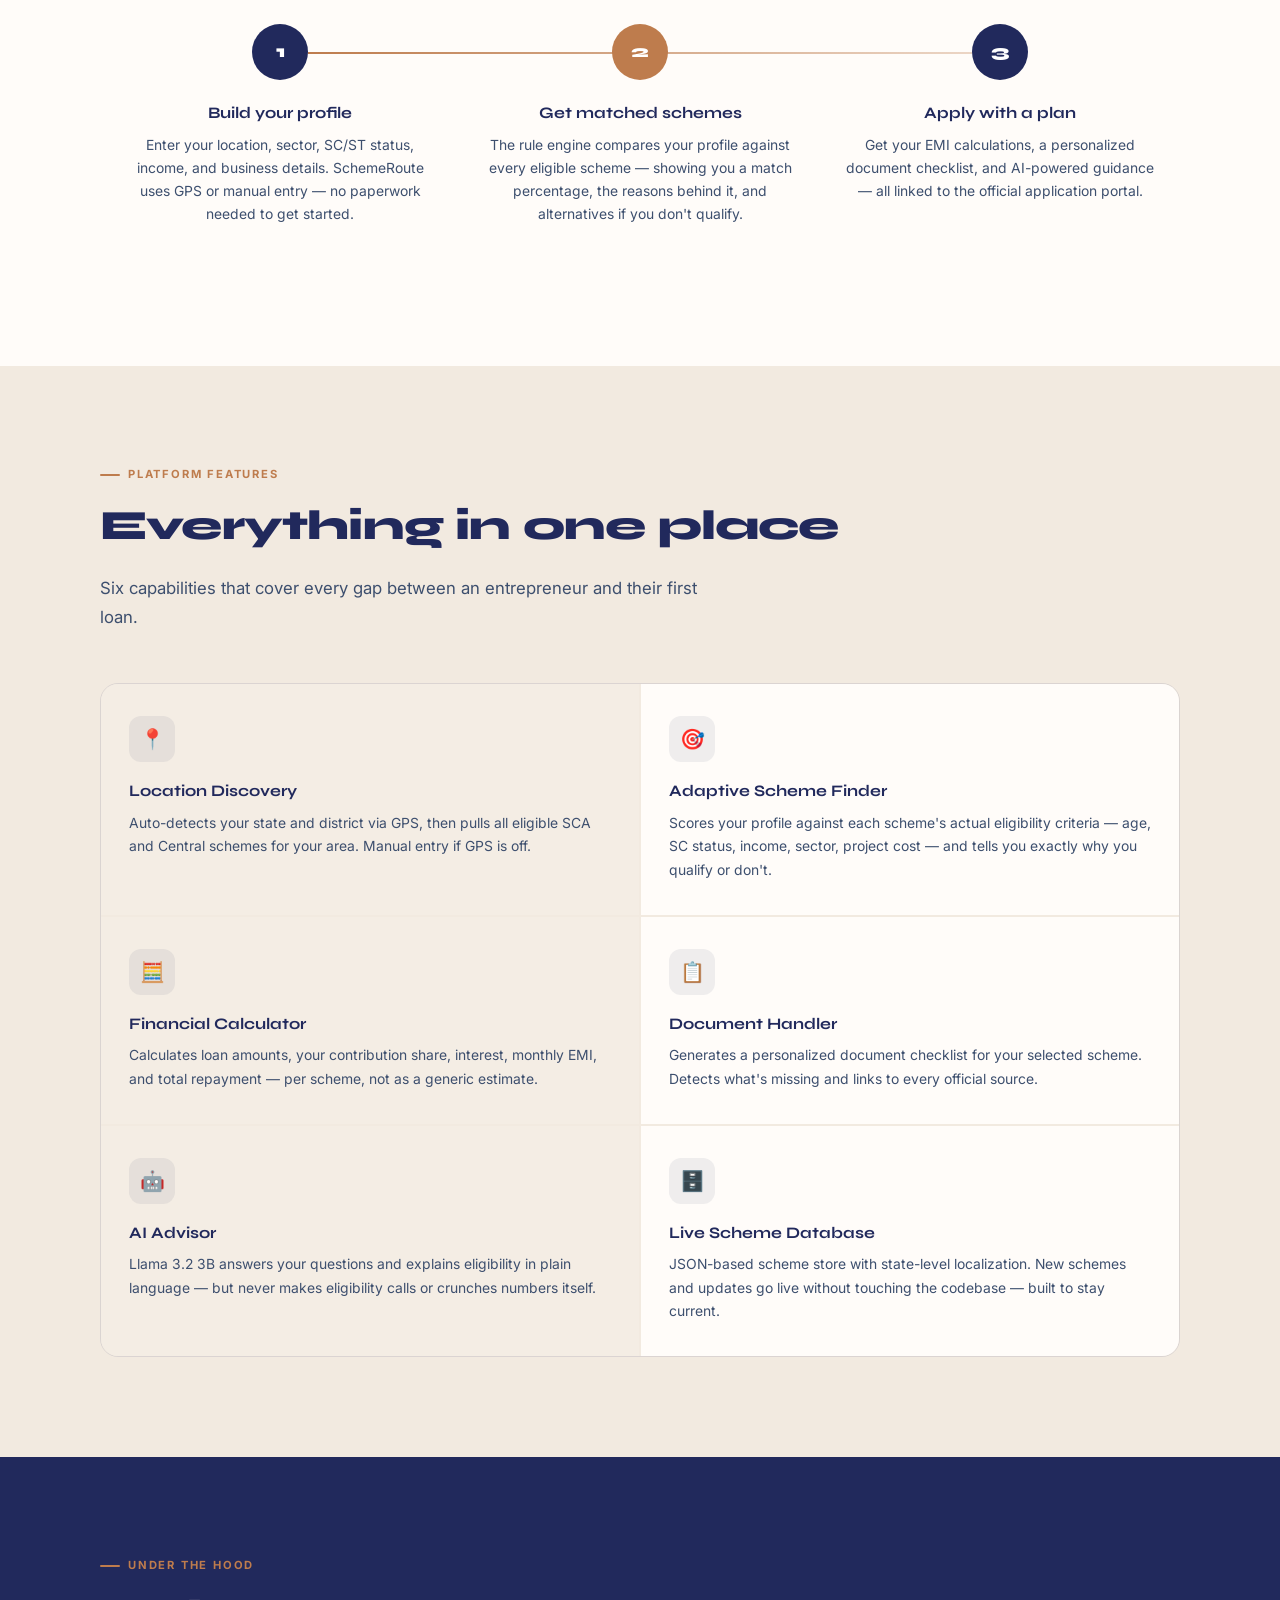
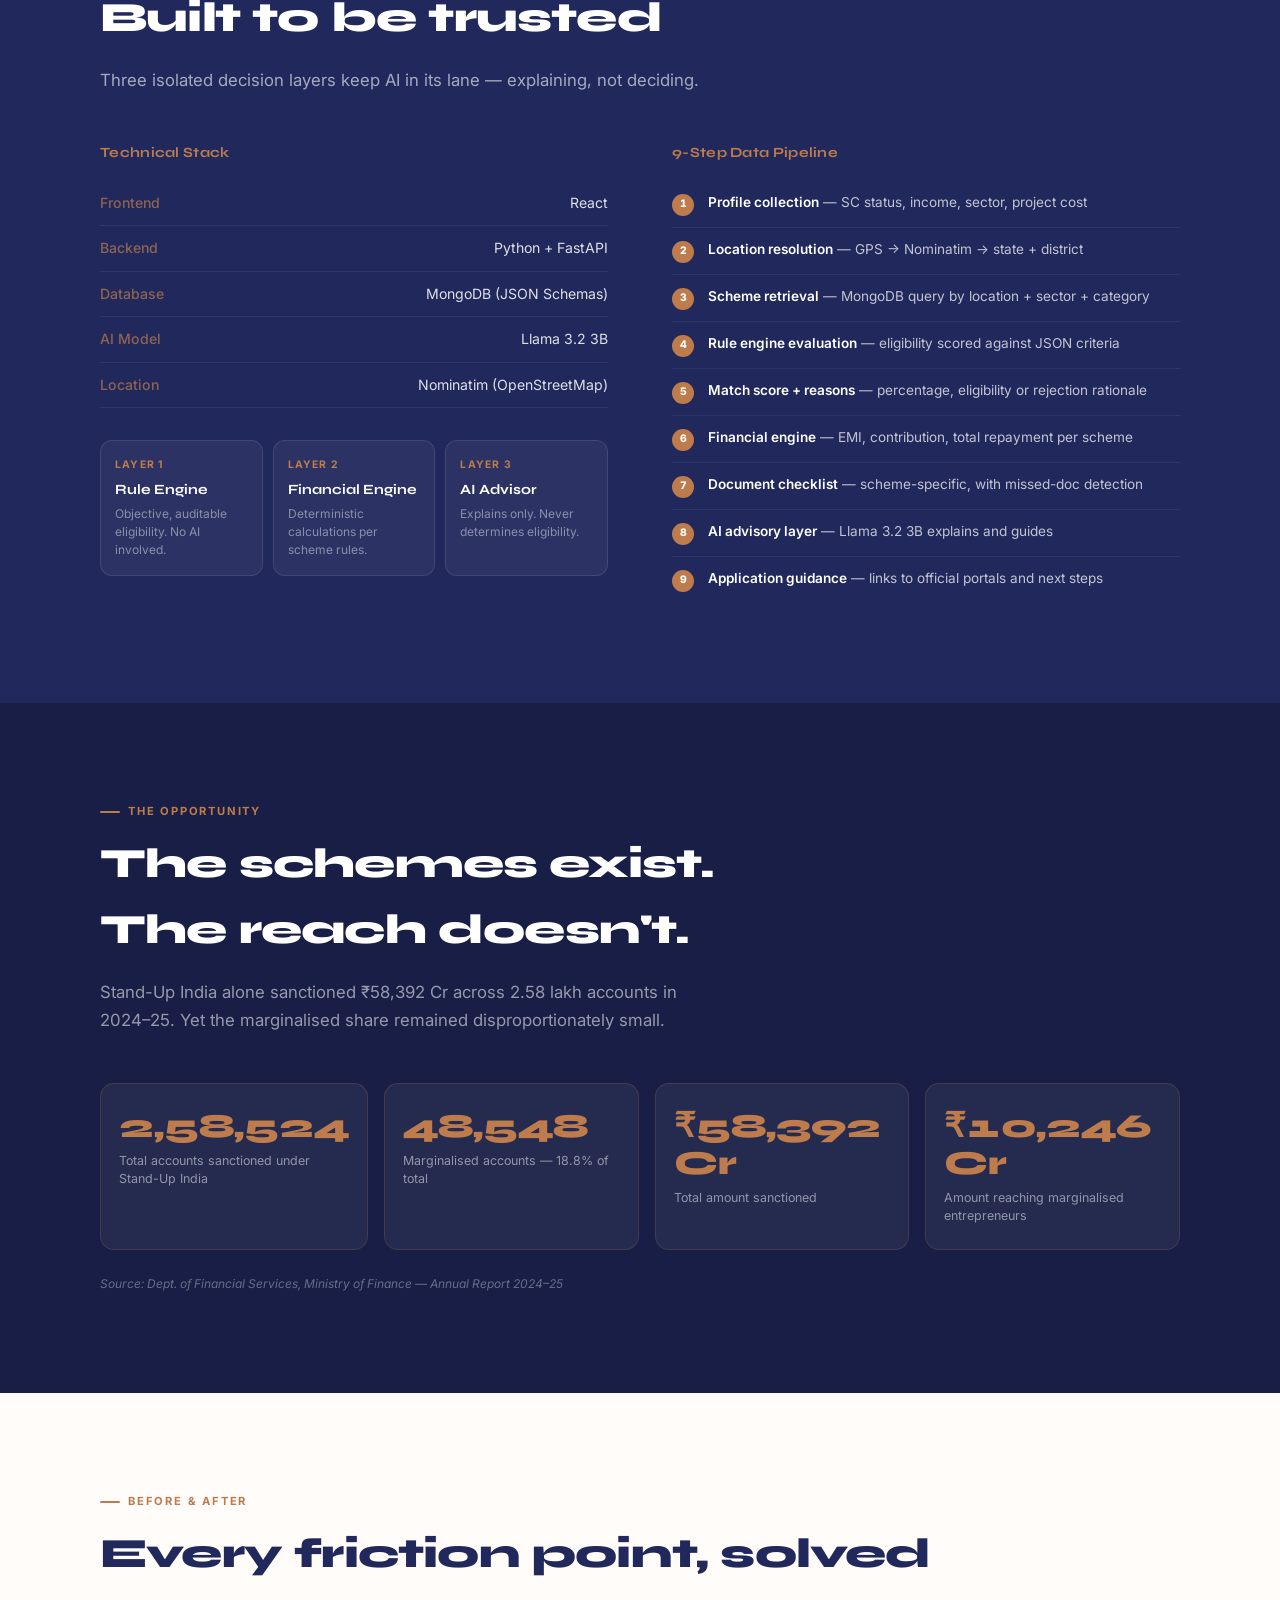
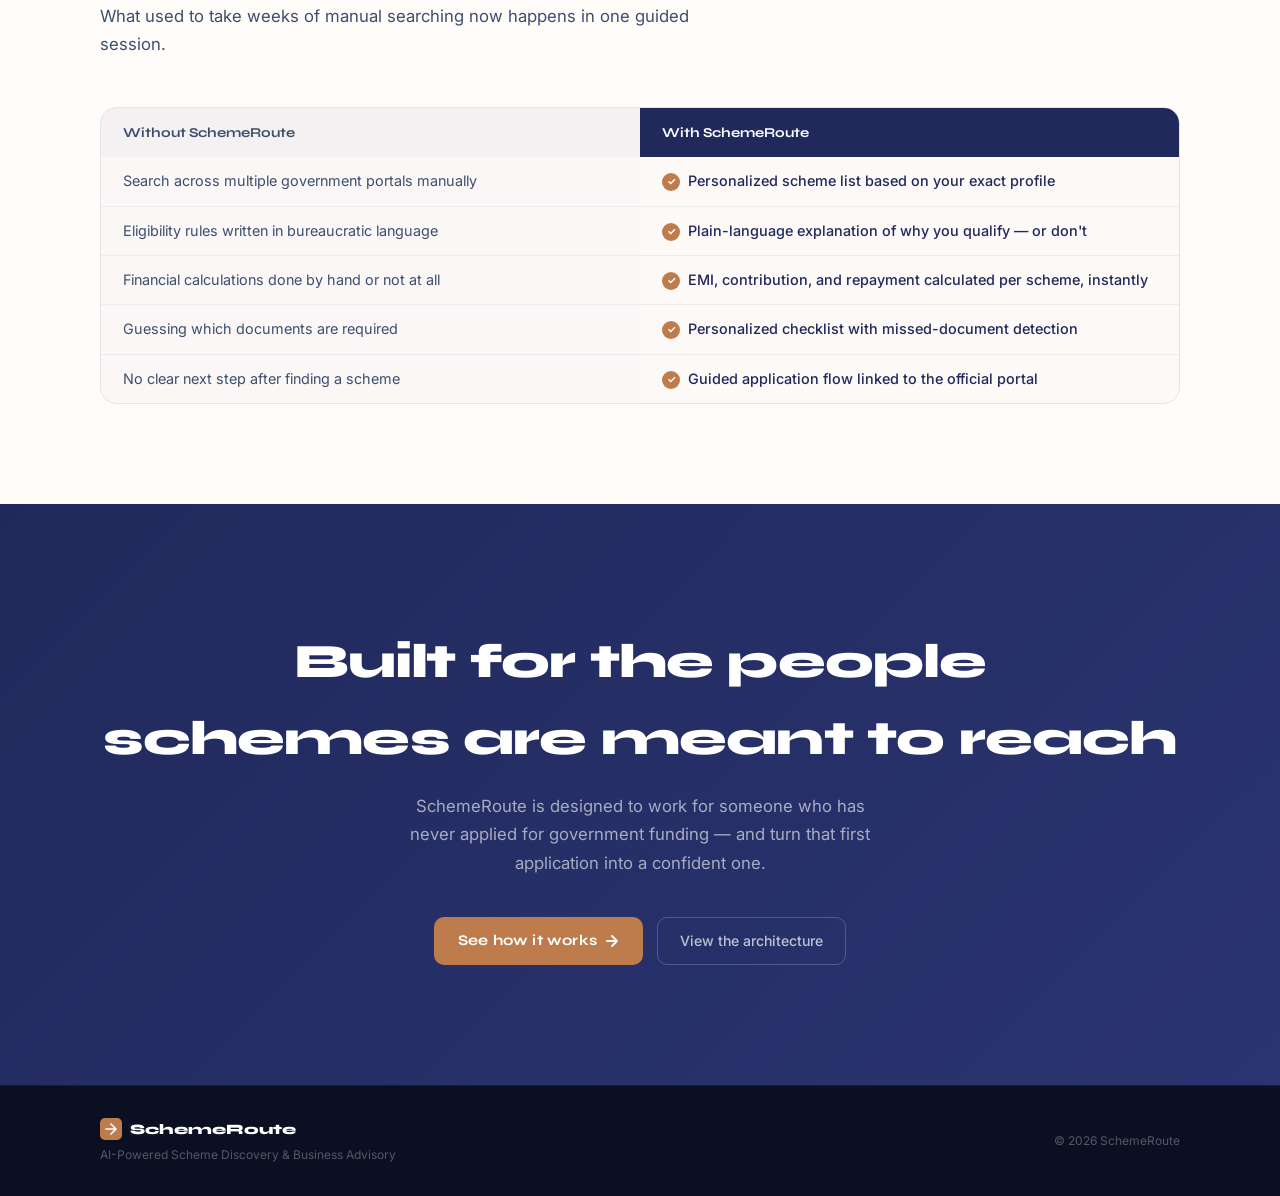
==== commit 6e207025: "some fixes" ====
--- a/index.html
+++ b/index.html
@@ -3,389 +3,958 @@
 <head>
   <meta charset="UTF-8" />
   <meta name="viewport" content="width=device-width, initial-scale=1.0" />
-  <title>SchemeRoute — Find the Right Scheme</title>
+  <meta name="description" content="SchemeRoute matches marginalized entrepreneurs to government funding schemes — and walks them through eligibility, financials, and documents, step by step." />
+  <meta name="theme-color" content="#21295C" />
+
+  <!-- Open Graph -->
+  <meta property="og:title"       content="SchemeRoute — Find the right scheme. Apply with confidence." />
+  <meta property="og:description" content="AI-powered scheme discovery and business advisory for marginalized entrepreneurs." />
+  <meta property="og:type"        content="website" />
+
+  <title>SchemeRoute — AI-Powered Scheme Discovery</title>
+
+  <!-- Fonts -->
   <link rel="preconnect" href="https://fonts.googleapis.com" />
   <link rel="preconnect" href="https://fonts.gstatic.com" crossorigin />
-  <link href="https://fonts.googleapis.com/css2?family=Inter:wght@400;500;600&family=Syne:wght@600;700;800&display=swap" rel="stylesheet" />
+  <link rel="stylesheet" href="https://fonts.googleapis.com/css2?family=Syne:wght@400;600;700;800&family=Inter:wght@300;400;500;600&display=swap" />
+
+  <!-- Styles -->
   <link rel="stylesheet" href="css/style.css" />
 </head>
 <body>
 
-  <!-- ── NAV ── -->
-  <header class="nav-wrap">
-    <nav class="nav-inner">
-      <a href="#" class="nav-logo">
-        <span class="logo-icon">S</span>
-        <span class="logo-text">SchemeRoute</span>
+<!-- ── NAV ── -->
+<nav aria-label="Main navigation">
+  <a class="brand" href="#" aria-label="SchemeRoute home">
+    <div class="brand-mark" aria-hidden="true">
+      <svg viewBox="0 0 16 16" fill="none" xmlns="http://www.w3.org/2000/svg">
+        <circle cx="8" cy="8" r="6" stroke="#fff" stroke-width="1.5"/>
+        <path d="M5 8h6M8 5l3 3-3 3" stroke="#fff" stroke-width="1.5" stroke-linecap="round" stroke-linejoin="round"/>
+      </svg>
+    </div>
+    <span class="brand-name">SchemeRoute</span>
+  </a>
+
+  <ul class="nav-links" id="nav-links" role="list">
+    <li><a href="#how">How it works</a></li>
+    <li><a href="#features">Features</a></li>
+    <li><a href="#tech">Tech</a></li>
+    <li><a href="#compare" class="nav-cta">See the impact →</a></li>
+  </ul>
+
+  <button class="nav-toggle" id="nav-toggle" aria-label="Toggle menu" aria-expanded="false" aria-controls="nav-links">
+    <span></span><span></span><span></span>
+  </button>
+</nav>
+
+<!-- ── HERO ── -->
+<section class="hero" id="hero">
+  <div class="hero-inner">
+    <div class="hero-tag">
+      <span class="hero-tag-dot" aria-hidden="true"></span>
+      <span class="hero-tag-text">AI for Social Inclusion</span>
+    </div>
+
+    <h1>Find the right scheme.<br><span class="accent">Apply with confidence.</span></h1>
+
+    <p class="hero-sub">
+      SchemeRoute matches marginalized entrepreneurs to government funding schemes —
+      and walks them through eligibility, financials, and documents, step by step.
+    </p>
+
+    <div class="hero-actions">
+      <a href="#how" class="btn-primary">
+        See how it works
+        <svg width="14" height="14" viewBox="0 0 14 14" fill="none" aria-hidden="true">
+          <path d="M2 7h10M7 2l5 5-5 5" stroke="#fff" stroke-width="1.8" stroke-linecap="round" stroke-linejoin="round"/>
+        </svg>
       </a>
-      <ul class="nav-links" id="nav-links">
-        <li><a href="#home">Home</a></li>
-        <li><a href="#explore">Explore Schemes</a></li>
-        <li><a href="#how">How It Works</a></li>
-        <li><a href="#about">About</a></li>
-      </ul>
-      <a href="#explore" class="btn-primary nav-cta">Find My Schemes</a>
-      <button class="nav-toggle" id="nav-toggle" aria-label="Toggle menu" aria-expanded="false">
-        <span></span><span></span><span></span>
-      </button>
-    </nav>
-  </header>
-
-  <!-- ── HERO ── -->
-  <section class="hero" id="home">
-    <div class="hero-bg-circle"></div>
-    <div class="container hero-inner">
-      <p class="eyebrow">● A Clearer Route to Opportunity</p>
-      <h1 class="hero-heading">Find the right scheme for<br>your next big step.</h1>
-      <p class="hero-sub">Discover relevant government scheme opportunities for your business in<br>one place — without starting every search from scratch.</p>
-      <div class="hero-actions">
-        <a href="#explore" class="btn-primary">Explore schemes ↗</a>
-        <a href="#how" class="btn-ghost">How it works</a>
-      </div>
-      <p class="hero-note">Built with illustrative sample scheme data for this prototype.</p>
-    </div>
-  </section>
-
-  <!-- ── EXPLORE ── -->
-  <section class="explore-section" id="explore">
-    <div class="container">
-      <div class="explore-top">
-        <div class="explore-top-left">
-          <p class="eyebrow">Explore Opportunities</p>
-          <h2 class="section-heading">Start with what matters<br>to your business.</h2>
-        </div>
-        <p class="explore-hint">Use keywords and filters to compare sample matches across sectors,<br>stages, and locations.</p>
-      </div>
-
-      <!-- Search + Filters -->
-      <div class="filter-box">
-        <div class="search-row">
-          <span class="search-icon">
-            <svg width="16" height="16" viewBox="0 0 16 16" fill="none"><circle cx="6.5" cy="6.5" r="5" stroke="#999" stroke-width="1.5"/><path d="M11 11l3 3" stroke="#999" stroke-width="1.5" stroke-linecap="round"/></svg>
-          </span>
-          <input class="search-input" type="text" placeholder="Search by business type, location, funding, or sector" id="search-input" />
-        </div>
-        <div class="filter-grid">
-          <div class="filter-group">
-            <label class="filter-label">Entrepreneur Stage</label>
-            <select class="filter-select" id="filter-stage">
-              <option value="">All stages</option>
-              <option value="idea">Idea stage</option>
-              <option value="startup">Startup</option>
-              <option value="growth">Growth</option>
-              <option value="established">Established</option>
-            </select>
-          </div>
-          <div class="filter-group">
-            <label class="filter-label">Business Sector</label>
-            <select class="filter-select" id="filter-sector">
-              <option value="">All sectors</option>
-              <option value="agri">Agriculture</option>
-              <option value="tech">Technology</option>
-              <option value="manufacturing">Manufacturing</option>
-              <option value="services">Services</option>
-              <option value="women">Women-led</option>
-            </select>
-          </div>
-          <div class="filter-group">
-            <label class="filter-label">State or Region</label>
-            <select class="filter-select" id="filter-state">
-              <option value="">All India</option>
-              <option value="assam">Assam</option>
-              <option value="karnataka">Karnataka</option>
-              <option value="maharashtra">Maharashtra</option>
-              <option value="rajasthan">Rajasthan</option>
-              <option value="up">Uttar Pradesh</option>
-            </select>
-          </div>
-          <div class="filter-group">
-            <label class="filter-label">Scheme Type</label>
-            <select class="filter-select" id="filter-type">
-              <option value="">All types</option>
-              <option value="grant">Grant support</option>
-              <option value="loan">Loan support</option>
-              <option value="subsidy">Subsidy support</option>
-              <option value="incubation">Incubation support</option>
-            </select>
-          </div>
-          <div class="filter-group">
-            <label class="filter-label">Eligibility</label>
-            <select class="filter-select" id="filter-eligibility">
-              <option value="">Any eligibility</option>
-              <option value="scst">SC/ST entrepreneur</option>
-              <option value="women">Women entrepreneur</option>
-              <option value="msme">MSME</option>
-              <option value="startup">Recognised startup</option>
-            </select>
-          </div>
-          <div class="filter-group">
-            <label class="filter-label">Funding Range</label>
-            <select class="filter-select" id="filter-funding">
-              <option value="">Any range</option>
-              <option value="small">Up to ₹5 lakh</option>
-              <option value="medium">₹5–₹25 lakh</option>
-              <option value="large">Above ₹25 lakh</option>
-            </select>
-          </div>
-        </div>
-        <div class="filter-footer">
-          <span class="match-count" id="match-count">6 illustrative scheme matches</span>
-          <button class="reset-btn" id="reset-btn">
-            <svg width="14" height="14" viewBox="0 0 14 14" fill="none"><path d="M12 7A5 5 0 1 1 7 2a5 5 0 0 1 3.5 1.4L12 5" stroke="currentColor" stroke-width="1.5" stroke-linecap="round"/><path d="M12 2v3h-3" stroke="currentColor" stroke-width="1.5" stroke-linecap="round" stroke-linejoin="round"/></svg>
-            Reset filters
-          </button>
-        </div>
-      </div>
-
-      <!-- Scheme Cards -->
-      <div class="cards-grid" id="cards-grid">
-
-        <div class="scheme-card" data-type="grant" data-sector="tech" data-state="" data-eligibility="startup" data-funding="medium">
-          <div class="card-top">
-            <span class="card-badge grant">Grant support</span>
-            <span class="card-scope">National</span>
-          </div>
-          <h3 class="card-title">Startup Seed Support</h3>
-          <p class="card-desc">Illustrative early-stage support route for innovation-led ventures preparing to validate an idea or build a first product.</p>
-          <div class="card-meta">
-            <div class="meta-pair">
-              <span class="meta-label">Category</span>
-              <span class="meta-val">Technology startup</span>
-            </div>
-            <div class="meta-pair">
-              <span class="meta-label">Potential Benefit</span>
-              <span class="meta-val">Up to ₹20 lakh</span>
-            </div>
-            <div class="meta-pair">
-              <span class="meta-label">Eligibility</span>
-              <span class="meta-val">Recognised startup</span>
-            </div>
-          </div>
-          <a href="#" class="card-link">View details ↗</a>
-        </div>
-
-        <div class="scheme-card" data-type="loan" data-sector="services" data-state="" data-eligibility="msme" data-funding="medium">
-          <div class="card-top">
-            <span class="card-badge loan">Loan support</span>
-            <span class="card-scope">National</span>
-          </div>
-          <h3 class="card-title">Micro Enterprise Growth Loan</h3>
-          <p class="card-desc">Illustrative credit pathway for small businesses seeking working capital, equipment support, or capacity expansion.</p>
-          <div class="card-meta">
-            <div class="meta-pair">
-              <span class="meta-label">Category</span>
-              <span class="meta-val">Micro enterprise</span>
-            </div>
-            <div class="meta-pair">
-              <span class="meta-label">Potential Benefit</span>
-              <span class="meta-val">Up to ₹10 lakh</span>
-            </div>
-            <div class="meta-pair">
-              <span class="meta-label">Eligibility</span>
-              <span class="meta-val">MSME</span>
-            </div>
-          </div>
-          <a href="#" class="card-link">View details ↗</a>
-        </div>
-
-        <div class="scheme-card" data-type="loan" data-sector="women" data-state="" data-eligibility="women" data-funding="medium">
-          <div class="card-top">
-            <span class="card-badge loan">Loan support</span>
-            <span class="card-scope">National</span>
-          </div>
-          <h3 class="card-title">Women Enterprise Catalyst</h3>
-          <p class="card-desc">Illustrative support programme for women entrepreneurs exploring finance, mentoring, and formal business growth.</p>
-          <div class="card-meta">
-            <div class="meta-pair">
-              <span class="meta-label">Category</span>
-              <span class="meta-val">Women-led enterprise</span>
-            </div>
-            <div class="meta-pair">
-              <span class="meta-label">Potential Benefit</span>
-              <span class="meta-val">Up to ₹25 lakh</span>
-            </div>
-            <div class="meta-pair">
-              <span class="meta-label">Eligibility</span>
-              <span class="meta-val">Women entrepreneur</span>
-            </div>
-          </div>
-          <a href="#" class="card-link">View details ↗</a>
-        </div>
-
-        <div class="scheme-card" data-type="subsidy" data-sector="agri" data-state="assam" data-eligibility="" data-funding="small">
-          <div class="card-top">
-            <span class="card-badge subsidy">Subsidy support</span>
-            <span class="card-scope">Assam</span>
-          </div>
-          <h3 class="card-title">Assam Agri Value Add Support</h3>
-          <p class="card-desc">Illustrative regional programme for ventures building value-added products, processing capacity, or agri-linked services.</p>
-          <div class="card-meta">
-            <div class="meta-pair">
-              <span class="meta-label">Category</span>
-              <span class="meta-val">Agri enterprise</span>
-            </div>
-            <div class="meta-pair">
-              <span class="meta-label">Potential Benefit</span>
-              <span class="meta-val">Up to ₹5 lakh</span>
-            </div>
-            <div class="meta-pair">
-              <span class="meta-label">Eligibility</span>
-              <span class="meta-val">Indian entrepreneur</span>
-            </div>
-          </div>
-          <a href="#" class="card-link">View details ↗</a>
-        </div>
-
-        <div class="scheme-card" data-type="incubation" data-sector="tech" data-state="karnataka" data-eligibility="startup" data-funding="small">
-          <div class="card-top">
-            <span class="card-badge incubation">Incubation support</span>
-            <span class="card-scope">Karnataka</span>
-          </div>
-          <h3 class="card-title">Innovation Incubation Pathway</h3>
-          <p class="card-desc">Illustrative incubation opportunity for founders looking for structured mentorship, networks, and product readiness support.</p>
-          <div class="card-meta">
-            <div class="meta-pair">
-              <span class="meta-label">Category</span>
-              <span class="meta-val">Idea-stage venture</span>
-            </div>
-            <div class="meta-pair">
-              <span class="meta-label">Potential Benefit</span>
-              <span class="meta-val">Mentoring + support</span>
-            </div>
-            <div class="meta-pair">
-              <span class="meta-label">Eligibility</span>
-              <span class="meta-val">Startup</span>
-            </div>
-          </div>
-          <a href="#" class="card-link">View details ↗</a>
-        </div>
-
-        <div class="scheme-card" data-type="subsidy" data-sector="manufacturing" data-state="maharashtra" data-eligibility="msme" data-funding="large">
-          <div class="card-top">
-            <span class="card-badge subsidy">Subsidy support</span>
-            <span class="card-scope">Maharashtra</span>
-          </div>
-          <h3 class="card-title">Manufacturing Modernisation Support</h3>
-          <p class="card-desc">Illustrative scheme route for registered enterprises considering machinery upgrades and production improvements.</p>
-          <div class="card-meta">
-            <div class="meta-pair">
-              <span class="meta-label">Category</span>
-              <span class="meta-val">Manufacturing MSME</span>
-            </div>
-            <div class="meta-pair">
-              <span class="meta-label">Potential Benefit</span>
-              <span class="meta-val">Above ₹25 lakh</span>
-            </div>
-            <div class="meta-pair">
-              <span class="meta-label">Eligibility</span>
-              <span class="meta-val">MSME</span>
-            </div>
-          </div>
-          <a href="#" class="card-link">View details ↗</a>
-        </div>
-
-      </div><!-- /cards-grid -->
-    </div>
-  </section>
-
-  <!-- ── HOW IT WORKS ── -->
-  <section class="how-section" id="how">
-    <div class="container">
-      <p class="eyebrow">How SchemeRoute Works</p>
-      <h2 class="section-heading">A more confident way to begin.</h2>
-      <div class="steps-grid">
-        <div class="step">
-          <span class="step-num">01</span>
-          <h3 class="step-title">Tell us about your business</h3>
-          <p class="step-desc">Start with your sector, business stage, location, and the kind of support you are looking for.</p>
-        </div>
-        <div class="step">
-          <span class="step-num">02</span>
-          <h3 class="step-title">Get matched with relevant schemes</h3>
-          <p class="step-desc">Use focused filters to narrow a broad universe of opportunities into practical options to compare.</p>
-        </div>
-        <div class="step">
-          <span class="step-num">03</span>
-          <h3 class="step-title">Take the next step with confidence</h3>
-          <p class="step-desc">Review the official source, check current eligibility, and prepare to move forward with a clearer shortlist.</p>
-        </div>
-      </div>
-    </div>
-  </section>
-
-  <!-- ── CTA DARK ── -->
-  <section class="cta-dark" id="about">
-    <div class="container cta-inner">
-      <div class="cta-left">
-        <p class="eyebrow-light">Built for Clarity, Not Complexity</p>
-        <h2 class="cta-heading">Less time untangling information.<br>More time building what matters.</h2>
-      </div>
-      <div class="cta-right">
-        <p class="cta-body">SchemeRoute makes it easier to begin finding and comparing possible support routes, so entrepreneurs can approach official scheme research with better context.</p>
-        <p class="cta-disclaimer">SchemeRoute is an independent discovery prototype and is not affiliated with any government body.</p>
-      </div>
-    </div>
-  </section>
-
-  <!-- ── FOOTER ── -->
-  <footer class="footer">
-    <div class="container footer-inner">
-      <div class="footer-brand">
-        <p class="footer-logo">SchemeRoute</p>
-        <p class="footer-tagline">A simpler starting point for entrepreneurs exploring government scheme opportunities.</p>
-      </div>
-      <div class="footer-col">
-        <p class="footer-col-head">Navigate</p>
-        <ul>
-          <li><a href="#home">Home</a></li>
-          <li><a href="#explore">Explore schemes</a></li>
-          <li><a href="#how">How it works</a></li>
-        </ul>
-      </div>
-      <div class="footer-col">
-        <p class="footer-col-head">Important Note</p>
-        <p class="footer-note">Scheme details are illustrative in this prototype. Always verify benefits, eligibility, documents, and application steps on official government websites.</p>
-        <a href="#" class="footer-link">Contact SchemeRoute</a>
-      </div>
-    </div>
-  </footer>
-
-  <!-- ── FLOATING ASSISTANT ── -->
-  <button class="ask-btn" id="ask-btn" aria-label="Ask Assistant">
-    <svg width="20" height="20" viewBox="0 0 20 20" fill="none"><path d="M10 2C5.58 2 2 5.134 2 9c0 1.907.832 3.636 2.178 4.9L3 17l3.82-1.2A8.27 8.27 0 0 0 10 16c4.42 0 8-3.134 8-7s-3.58-7-8-7z" fill="white"/></svg>
-    Ask Assistant
-  </button>
-
-  <div class="ask-panel" id="ask-panel" aria-hidden="true">
-    <div class="ask-panel-head">
-      <div class="ask-panel-title">
-        <span class="ask-dot"></span>
-        <span>SchemeRoute Assistant</span>
-      </div>
-      <button class="ask-close" id="ask-close" aria-label="Close">✕</button>
-    </div>
-    <div class="ask-messages" id="ask-messages">
-      <div class="ask-msg bot">
-        <div class="ask-bubble">Hi! I can help you find government schemes for your business. What sector are you in?</div>
-        <div class="ask-time">Just now</div>
-      </div>
-      <div class="ask-msg user">
-        <div class="ask-bubble">I run a small tailoring business in Rajasthan. I belong to an SC community.</div>
-        <div class="ask-time">Just now</div>
-      </div>
-      <div class="ask-msg bot">
-        <div class="ask-bubble">Based on your profile, you may qualify for <strong>NSFDC Micro Credit Finance</strong> — loans up to ₹1 lakh at 6% interest for SC/ST entrepreneurs. Want me to check your full eligibility?</div>
-        <div class="ask-time">Just now</div>
-      </div>
-    </div>
-    <div class="ask-input-row">
-      <input class="ask-input" id="ask-input" type="text" placeholder="Ask about schemes…" />
-      <button class="ask-send" id="ask-send" aria-label="Send">
-        <svg width="16" height="16" viewBox="0 0 16 16" fill="none"><path d="M14 8L2 2l3 6-3 6 12-6z" fill="white"/></svg>
-      </button>
-    </div>
-  </div>
-
-  <script src="js/main.js"></script>
+      <a href="#features" class="btn-ghost">Explore features</a>
+    </div>
+
+    <!-- Interactive Dashboard UI -->
+    <div class="hero-ui" id="dashboard" role="region" aria-label="SchemeRoute Interactive Dashboard">
+      <div class="ui-bar">
+        <div class="ui-dots">
+          <span></span><span></span><span></span>
+        </div>
+        <div class="ui-url">schemeroute.app/dashboard</div>
+      </div>
+      <div class="ui-body">
+        <div class="ui-sidebar" role="tablist" aria-label="Dashboard navigation">
+          <div class="ui-sidebar-logo">
+            <div class="ui-sidebar-logo-mark">
+              <svg width="14" height="14" viewBox="0 0 14 14" fill="none">
+                <path d="M2 7h10M7 2l5 5-5 5" stroke="#fff" stroke-width="1.8" stroke-linecap="round" stroke-linejoin="round"/>
+              </svg>
+            </div>
+            <span class="ui-sidebar-logo-name">SchemeRoute</span>
+          </div>
+          <div class="ui-nav-item active" data-tab="schemes" role="tab" id="nav-schemes" aria-selected="true" tabindex="0">
+            <div class="ui-nav-icon">
+              <svg width="13" height="13" viewBox="0 0 16 16" fill="currentColor">
+                <path d="M1 2.5A1.5 1.5 0 0 1 2.5 1h3A1.5 1.5 0 0 1 7 2.5v3A1.5 1.5 0 0 1 5.5 7h-3A1.5 1.5 0 0 1 1 5.5v-3zm8 0A1.5 1.5 0 0 1 10.5 1h3A1.5 1.5 0 0 1 15 2.5v3A1.5 1.5 0 0 1 13.5 7h-3A1.5 1.5 0 0 1 9 5.5v-3zm-8 8A1.5 1.5 0 0 1 2.5 9h3A1.5 1.5 0 0 1 7 10.5v3A1.5 1.5 0 0 1 5.5 15h-3A1.5 1.5 0 0 1 1 13.5v-3zm8 0A1.5 1.5 0 0 1 10.5 9h3a1.5 1.5 0 0 1 1.5 1.5v3a1.5 1.5 0 0 1-1.5 1.5h-3A1.5 1.5 0 0 1 9 13.5v-3z"/>
+              </svg>
+            </div>Matched Schemes
+          </div>
+          <div class="ui-nav-item" data-tab="profile" role="tab" id="nav-profile" aria-selected="false" tabindex="0">
+            <div class="ui-nav-icon">
+              <svg width="13" height="13" viewBox="0 0 16 16" fill="currentColor">
+                <path d="M8 8a3 3 0 1 0 0-6 3 3 0 0 0 0 6zm2-3a2 2 0 1 1-4 0 2 2 0 0 1 4 0zm4 8c0 1-1 1-1 1H3s-1 0-1-1 1-4 6-4 6 3 6 4zm-1-.004c-.001-.246-.154-.986-.832-1.664C11.516 10.68 10.289 10 8 10c-2.29 0-3.516.68-4.168 1.332-.678.678-.83 1.418-.832 1.664h10z"/>
+              </svg>
+            </div>My Profile
+          </div>
+          <div class="ui-nav-item" data-tab="calc" role="tab" id="nav-calc" aria-selected="false" tabindex="0">
+            <div class="ui-nav-icon">
+              <svg width="13" height="13" viewBox="0 0 16 16" fill="currentColor">
+                <path d="M12 1a1 1 0 0 1 1 1v12a1 1 0 0 1-1 1H4a1 1 0 0 1-1-1V2a1 1 0 0 1 1-1h8zM4 0a2 2 0 0 0-2 2v12a2 2 0 0 0 2 2h8a2 2 0 0 0 2-2V2a2 2 0 0 0-2-2H4z"/><path d="M4 2.5a.5.5 0 0 1 .5-.5h7a.5.5 0 0 1 .5.5v2a.5.5 0 0 1-.5.5h-7a.5.5 0 0 1-.5-.5v-2zm2 5.5H5v1h1V8zm0 2.5H5v1h1v-1zm0 2.5H5v1h1v-1zm2.5-5H7.5v1h1V8zm0 2.5H7.5v1h1v-1zm0 2.5H7.5v1h1v-1zm2.5-5H10v1h1V8zm0 2.5H10v1h1v-1zm0 2.5H10v1h1v-1z"/>
+              </svg>
+            </div>Financial Calc
+          </div>
+          <div class="ui-nav-item" data-tab="docs" role="tab" id="nav-docs" aria-selected="false" tabindex="0">
+            <div class="ui-nav-icon">
+              <svg width="13" height="13" viewBox="0 0 16 16" fill="currentColor">
+                <path d="M4 0h5.293A1 1 0 0 1 10 .293L13.707 4a1 1 0 0 1 .293.707V14a2 2 0 0 1-2 2H4a2 2 0 0 1-2-2V2a2 2 0 0 1 2-2zm5.5 1.5v2a1 1 0 0 0 1 1h2l-3-3zM4 1a1 1 0 0 0-1 1v12a1 1 0 0 0 1 1h8a1 1 0 0 0 1-1V5h-2.5A1.5 1.5 0 0 1 9 3.5V1H4z"/>
+              </svg>
+            </div>Documents
+          </div>
+          <div class="ui-nav-item" data-tab="advisor" role="tab" id="nav-advisor" aria-selected="false" tabindex="0">
+            <div class="ui-nav-icon">
+              <svg width="13" height="13" viewBox="0 0 16 16" fill="currentColor">
+                <path d="M6 12.5a.5.5 0 0 1 .5-.5h3a.5.5 0 0 1 0 1h-3a.5.5 0 0 1-.5-.5zm-1.5-1a.5.5 0 0 1 .5-.5h6a.5.5 0 0 1 0 1H5a.5.5 0 0 1-.5-.5zm-.25-2.25A4.5 4.5 0 1 1 11.75 9.25C11.1 9.9 10.7 10.5 10.5 11h-5c-.2-.5-.6-1.1-1.25-1.75zM8 1a3.5 3.5 0 0 0-2.6 5.83c.47.53.8 1.05 1.03 1.67h3.14c.23-.62.56-1.14 1.03-1.67A3.5 3.5 0 0 0 8 1z"/>
+              </svg>
+            </div>AI Advisor
+          </div>
+        </div>
+        <div class="ui-main">
+          <!-- ── TAB 1: Matched Schemes (Original & Preserved) ── -->
+          <div class="ui-tab-panel active" id="tab-schemes" role="tabpanel" aria-labelledby="nav-schemes">
+            <div class="ui-main-head">Matched Schemes — Rajasthan · Handicrafts Sector</div>
+            <div class="ui-scheme-card">
+              <div class="ui-bar-pill"><div class="ui-bar-fill hi" style="width:91%"></div></div>
+              <div class="ui-scheme-info">
+                <div class="ui-scheme-name">NSFDC — Micro Credit Finance</div>
+                <div class="ui-scheme-meta">Up to ₹1 lakh · 6% interest · SC/ST eligible</div>
+              </div>
+              <div class="ui-match-badge hi">91% match</div>
+            </div>
+            <div class="ui-scheme-card">
+              <div class="ui-bar-pill"><div class="ui-bar-fill mid" style="width:78%"></div></div>
+              <div class="ui-scheme-info">
+                <div class="ui-scheme-name">Rajasthan SCA — Term Loan</div>
+                <div class="ui-scheme-meta">Up to ₹5 lakh · 8% interest · State scheme</div>
+              </div>
+              <div class="ui-match-badge mid">78% match</div>
+            </div>
+            <div class="ui-scheme-card" style="opacity:.55">
+              <div class="ui-bar-pill"><div class="ui-bar-fill lo" style="width:44%"></div></div>
+              <div class="ui-scheme-info">
+                <div class="ui-scheme-name">Stand-Up India Scheme</div>
+                <div class="ui-scheme-meta">Income limit not met · See similar schemes</div>
+              </div>
+              <div class="ui-match-badge lo">44% match</div>
+            </div>
+          </div>
+
+          <!-- ── TAB 2: My Profile ── -->
+          <div class="ui-tab-panel" id="tab-profile" role="tabpanel" aria-labelledby="nav-profile">
+            <!-- Profile Banner -->
+            <div class="profile-header-card">
+              <div class="profile-avatar-wrap">
+                <div class="profile-avatar">RK</div>
+                <div class="profile-meta">
+                  <div class="profile-name" id="view-profile-name">Ramesh Kumar</div>
+                  <div class="profile-sub">
+                    <span class="profile-id-badge">ID: SR-2026-8941</span>
+                    <span class="profile-status-badge">Active · 100% Complete</span>
+                  </div>
+                </div>
+              </div>
+              <button type="button" class="profile-edit-btn" id="profile-edit-toggle">
+                <svg width="12" height="12" viewBox="0 0 16 16" fill="currentColor">
+                  <path d="M12.146.146a.5.5 0 0 1 .708 0l3 3a.5.5 0 0 1 0 .708l-10 10a.5.5 0 0 1-.168.11l-5 2a.5.5 0 0 1-.65-.65l2-5a.5.5 0 0 1 .11-.168l10-10zM11.207 2.5 13.5 4.793 14.793 3.5 12.5 1.207 11.207 2.5zm1.586 3L10.5 3.207 4 9.707V10h.5a.5.5 0 0 1 .5.5v.5h.5a.5.5 0 0 1 .5.5v.5h.293l6.5-6.5zm-9.761 5.175-.106.106-1.528 3.821 3.821-1.528.106-.106A.5.5 0 0 1 5 12.5V12h-.5a.5.5 0 0 1-.5-.5V11h-.5a.5.5 0 0 1-.468-.325z"/>
+                </svg>
+                <span id="profile-edit-btn-text">Edit Profile</span>
+              </button>
+            </div>
+
+            <div id="profile-alert" class="profile-alert" style="display:none;">
+              <span class="alert-icon">✓</span> Profile information updated successfully.
+            </div>
+
+            <!-- Profile View / Edit Form -->
+            <form id="profile-form" class="profile-view-mode">
+              <!-- Card 1: Personal & Contact Information -->
+              <div class="dash-card">
+                <div class="dash-card-header">
+                  <span class="dash-card-title">Personal Information</span>
+                  <span class="dash-card-tag">Identity &amp; Contact</span>
+                </div>
+                <div class="dash-card-grid">
+                  <div class="dash-field">
+                    <label class="dash-label" for="inp-fullname">Full Name</label>
+                    <div class="field-val" data-bind="fullname">Ramesh Kumar</div>
+                    <input class="dash-input edit-only" type="text" id="inp-fullname" name="fullname" value="Ramesh Kumar" required />
+                  </div>
+                  <div class="dash-field">
+                    <label class="dash-label" for="inp-phone">Mobile Number</label>
+                    <div class="field-val" data-bind="phone">+91 98765 43210 <span class="badge-mini-verified">Verified</span></div>
+                    <input class="dash-input edit-only" type="tel" id="inp-phone" name="phone" value="+91 98765 43210" required />
+                  </div>
+                  <div class="dash-field">
+                    <label class="dash-label" for="inp-email">Email Address</label>
+                    <div class="field-val" data-bind="email">ramesh.kumar@example.com</div>
+                    <input class="dash-input edit-only" type="email" id="inp-email" name="email" value="ramesh.kumar@example.com" />
+                  </div>
+                  <div class="dash-field">
+                    <label class="dash-label" for="inp-location">State &amp; District</label>
+                    <div class="field-val" data-bind="location">Rajasthan · Jaipur</div>
+                    <input class="dash-input edit-only" type="text" id="inp-location" name="location" value="Rajasthan · Jaipur" required />
+                  </div>
+                  <div class="dash-field">
+                    <label class="dash-label" for="inp-area">Residence Area</label>
+                    <div class="field-val" data-bind="area">Semi-Urban</div>
+                    <select class="dash-input edit-only" id="inp-area" name="area">
+                      <option value="Rural">Rural</option>
+                      <option value="Semi-Urban" selected>Semi-Urban</option>
+                      <option value="Urban">Urban</option>
+                    </select>
+                  </div>
+                </div>
+              </div>
+
+              <!-- Card 2: Basic Eligibility Information -->
+              <div class="dash-card">
+                <div class="dash-card-header">
+                  <span class="dash-card-title">Eligibility Information</span>
+                  <span class="dash-card-tag">Criteria Evaluation</span>
+                </div>
+                <div class="dash-card-grid">
+                  <div class="dash-field">
+                    <label class="dash-label" for="inp-category">Social Category</label>
+                    <div class="field-val" data-bind="category">Scheduled Caste (SC)</div>
+                    <select class="dash-input edit-only" id="inp-category" name="category">
+                      <option value="Scheduled Caste (SC)" selected>Scheduled Caste (SC)</option>
+                      <option value="Scheduled Tribe (ST)">Scheduled Tribe (ST)</option>
+                      <option value="OBC">OBC</option>
+                      <option value="General / Other">General / Other</option>
+                    </select>
+                  </div>
+                  <div class="dash-field">
+                    <label class="dash-label" for="inp-age">Age</label>
+                    <div class="field-val" data-bind="age">34 Years</div>
+                    <input class="dash-input edit-only" type="number" id="inp-age" name="age" value="34" min="18" max="75" />
+                  </div>
+                  <div class="dash-field">
+                    <label class="dash-label" for="inp-income">Annual Household Income</label>
+                    <div class="field-val" data-bind="income">₹1,80,000 / year</div>
+                    <input class="dash-input edit-only" type="text" id="inp-income" name="income" value="₹1,80,000 / year" />
+                  </div>
+                  <div class="dash-field">
+                    <label class="dash-label" for="inp-gender">Gender</label>
+                    <div class="field-val" data-bind="gender">Male</div>
+                    <select class="dash-input edit-only" id="inp-gender" name="gender">
+                      <option value="Male" selected>Male</option>
+                      <option value="Female">Female</option>
+                      <option value="Other">Other</option>
+                    </select>
+                  </div>
+                  <div class="dash-field">
+                    <label class="dash-label" for="inp-land">Landholding Status</label>
+                    <div class="field-val" data-bind="land">Non-agricultural / Micro Asset</div>
+                    <select class="dash-input edit-only" id="inp-land" name="land">
+                      <option value="Non-agricultural / Micro Asset" selected>Non-agricultural / Micro Asset</option>
+                      <option value="Marginal Landholder (&lt;1 Hectare)">Marginal Landholder (&lt;1 Hectare)</option>
+                      <option value="Small Landholder (1–2 Hectares)">Small Landholder (1–2 Hectares)</option>
+                    </select>
+                  </div>
+                </div>
+              </div>
+
+              <!-- Card 3: Enterprise & Funding Details -->
+              <div class="dash-card">
+                <div class="dash-card-header">
+                  <span class="dash-card-title">Enterprise Details</span>
+                  <span class="dash-card-tag">Business Profile</span>
+                </div>
+                <div class="dash-card-grid">
+                  <div class="dash-field">
+                    <label class="dash-label" for="inp-bizname">Enterprise Name</label>
+                    <div class="field-val" data-bind="bizname">Kumar Leather Crafts &amp; Tailoring</div>
+                    <input class="dash-input edit-only" type="text" id="inp-bizname" name="bizname" value="Kumar Leather Crafts &amp; Tailoring" />
+                  </div>
+                  <div class="dash-field">
+                    <label class="dash-label" for="inp-sector">Business Sector</label>
+                    <div class="field-val" data-bind="sector">Handicrafts &amp; Textiles</div>
+                    <select class="dash-input edit-only" id="inp-sector" name="sector">
+                      <option value="Handicrafts &amp; Textiles" selected>Handicrafts &amp; Textiles</option>
+                      <option value="Food Processing">Food Processing</option>
+                      <option value="Retail &amp; Small Trade">Retail &amp; Small Trade</option>
+                      <option value="Services &amp; Repair">Services &amp; Repair</option>
+                      <option value="Agri-Allied">Agri-Allied</option>
+                    </select>
+                  </div>
+                  <div class="dash-field">
+                    <label class="dash-label" for="inp-stage">Enterprise Stage</label>
+                    <div class="field-val" data-bind="stage">Existing Business (3 Years Operational)</div>
+                    <select class="dash-input edit-only" id="inp-stage" name="stage">
+                      <option value="New / Aspiring Entrepreneur">New / Aspiring Entrepreneur</option>
+                      <option value="Existing Business (3 Years Operational)" selected>Existing Business (3 Years Operational)</option>
+                      <option value="Expansion / Scaling Stage">Expansion / Scaling Stage</option>
+                    </select>
+                  </div>
+                  <div class="dash-field">
+                    <label class="dash-label" for="inp-capital">Required Funding Amount</label>
+                    <div class="field-val" data-bind="capital">₹1,50,000</div>
+                    <input class="dash-input edit-only" type="text" id="inp-capital" name="capital" value="₹1,50,000" />
+                  </div>
+                  <div class="dash-field">
+                    <label class="dash-label" for="inp-credit">Prior Institutional Loan</label>
+                    <div class="field-val" data-bind="credit">None (First-time borrower)</div>
+                    <select class="dash-input edit-only" id="inp-credit" name="credit">
+                      <option value="None (First-time borrower)" selected>None (First-time borrower)</option>
+                      <option value="Repaid prior micro-loan">Repaid prior micro-loan</option>
+                      <option value="Active bank loan">Active bank loan</option>
+                    </select>
+                  </div>
+                </div>
+              </div>
+
+              <!-- Edit Mode Action Footer -->
+              <div class="profile-actions-bar edit-only">
+                <button type="submit" class="dash-btn-primary">Save Changes</button>
+                <button type="button" class="dash-btn-secondary" id="profile-cancel-btn">Cancel</button>
+              </div>
+            </form>
+          </div>
+
+          <!-- ── TAB 3: Financial Calc ── -->
+          <div class="ui-tab-panel" id="tab-calc" role="tabpanel" aria-labelledby="nav-calc">
+            <div class="ui-main-head">Financial Calculator</div>
+            <p class="ui-calc-sub">Estimate your monthly installment (EMI), contribution share, and total repayment in plain language.</p>
+
+            <div class="calc-grid">
+              <!-- Left Input Controls -->
+              <div class="calc-inputs-card">
+                <!-- Loan Amount -->
+                <div class="calc-field">
+                  <div class="calc-field-top">
+                    <label class="calc-label" for="calc-amount">Required Loan Amount</label>
+                    <div class="calc-field-display" id="calc-amount-display">₹1,00,000</div>
+                  </div>
+                  <input type="range" class="calc-range" id="calc-amount" min="10000" max="1000000" step="5000" value="100000" />
+                  <div class="calc-quick-pills">
+                    <button type="button" class="calc-pill" data-amount="50000">₹50K</button>
+                    <button type="button" class="calc-pill active" data-amount="100000">₹1 Lakh</button>
+                    <button type="button" class="calc-pill" data-amount="200000">₹2 Lakh</button>
+                    <button type="button" class="calc-pill" data-amount="500000">₹5 Lakh</button>
+                  </div>
+                </div>
+
+                <!-- Tenure -->
+                <div class="calc-field">
+                  <div class="calc-field-top">
+                    <label class="calc-label" for="calc-tenure">Repayment Period (Tenure)</label>
+                    <div class="calc-field-display" id="calc-tenure-display">3 Years (36 mos)</div>
+                  </div>
+                  <input type="range" class="calc-range" id="calc-tenure" min="1" max="7" step="1" value="3" />
+                  <div class="calc-ticks">
+                    <span>1 Yr</span>
+                    <span>2 Yrs</span>
+                    <span>3 Yrs</span>
+                    <span>5 Yrs</span>
+                    <span>7 Yrs</span>
+                  </div>
+                </div>
+
+                <!-- Interest Rate -->
+                <div class="calc-field">
+                  <div class="calc-field-top">
+                    <label class="calc-label" for="calc-rate">Annual Interest Rate (% p.a.)</label>
+                    <div class="calc-field-display" id="calc-rate-display">6.0% p.a.</div>
+                  </div>
+                  <input type="range" class="calc-range" id="calc-rate" min="3" max="15" step="0.5" value="6" />
+                </div>
+
+                <!-- Margin / Contribution -->
+                <div class="calc-field">
+                  <div class="calc-field-top">
+                    <label class="calc-label" for="calc-margin">Your Contribution Share</label>
+                    <div class="calc-field-display" id="calc-margin-display">10% (₹10,000)</div>
+                  </div>
+                  <input type="range" class="calc-range" id="calc-margin" min="0" max="25" step="5" value="10" />
+                  <div class="calc-helper">Margin money: the portion of total capital you invest yourself.</div>
+                </div>
+              </div>
+
+              <!-- Right Results Card -->
+              <div class="calc-results-card">
+                <div class="calc-result-hero">
+                  <div class="calc-hero-label">Estimated Monthly Installment (EMI)</div>
+                  <div class="calc-hero-val" id="calc-res-emi">₹2,738</div>
+                  <div class="calc-hero-note">Fixed amount payable each month</div>
+                </div>
+
+                <div class="calc-breakdown-list">
+                  <div class="calc-breakdown-row">
+                    <span class="calc-row-lbl">Total Project Requirement</span>
+                    <span class="calc-row-val" id="calc-res-total-cost">₹1,00,000</span>
+                  </div>
+                  <div class="calc-breakdown-row">
+                    <span class="calc-row-lbl">Your Own Contribution</span>
+                    <span class="calc-row-val" id="calc-res-downpayment">₹10,000</span>
+                  </div>
+                  <div class="calc-breakdown-row">
+                    <span class="calc-row-lbl">Net Borrowed Loan Amount</span>
+                    <span class="calc-row-val" id="calc-res-principal">₹90,000</span>
+                  </div>
+                  <div class="calc-breakdown-row">
+                    <span class="calc-row-lbl">Total Interest Payable</span>
+                    <span class="calc-row-val accent-row" id="calc-res-interest">₹8,568</span>
+                  </div>
+                  <div class="calc-breakdown-row total-row">
+                    <span class="calc-row-lbl">Total Repayment Amount</span>
+                    <span class="calc-row-val" id="calc-res-total-repay">₹98,568</span>
+                  </div>
+                </div>
+
+                <div class="calc-tip-box">
+                  <div class="calc-tip-title">Affordability Guide</div>
+                  <p class="calc-tip-desc">Ensure your estimated net monthly profit comfortably covers this monthly installment (approx. ₹<span id="calc-res-minprofit">5,476</span>/mo).</p>
+                </div>
+              </div>
+            </div>
+          </div>
+
+          <!-- ── TAB 4: Documents ── -->
+          <div class="ui-tab-panel" id="tab-docs" role="tabpanel" aria-labelledby="nav-docs">
+            <div class="ui-main-head">Document Management</div>
+            <p class="ui-calc-sub">Track required paperwork, verify uploaded certificates, and complete missing documents.</p>
+
+            <!-- Summary Status Bar -->
+            <div class="docs-summary-bar">
+              <div class="docs-summary-info">
+                <div class="docs-stat-title"><span id="docs-uploaded-count">3</span> of 5 Documents Uploaded</div>
+                <div class="docs-stat-sub"><span class="docs-missing-tag" id="docs-missing-count">2 Missing Documents</span> Require your action before submission</div>
+              </div>
+              <div class="docs-prog-bar">
+                <div class="docs-prog-fill" id="docs-prog-fill" style="width: 60%;"></div>
+              </div>
+            </div>
+
+            <!-- Upload Area -->
+            <div class="docs-upload-zone" id="docs-dropzone">
+              <div class="upload-icon-circle">
+                <svg width="20" height="20" viewBox="0 0 16 16" fill="currentColor">
+                  <path d="M.5 9.9a.5.5 0 0 1 .5.5v2.5a1 1 0 0 0 1 1h12a1 1 0 0 0 1-1v-2.5a.5.5 0 0 1 1 0v2.5a2 2 0 0 1-2 2H2a2 2 0 0 1-2-2v-2.5a.5.5 0 0 1 .5-.5z"/>
+                  <path d="M7.646 1.146a.5.5 0 0 1 .708 0l3 3a.5.5 0 0 1-.708.708L8.5 2.707V10.5a.5.5 0 0 1-1 0V2.707L5.354 4.854a.5.5 0 1 1-.708-.708l3-3z"/>
+                </svg>
+              </div>
+              <div class="upload-text-group">
+                <div class="upload-headline">Click or drag documents here to upload</div>
+                <div class="upload-subtext">Supported formats: PDF, JPG, PNG (Max 5MB per file)</div>
+              </div>
+              <div class="upload-actions">
+                <select class="upload-doc-select" id="upload-doc-select" aria-label="Select document type to upload">
+                  <option value="Bank Passbook / Statement">Bank Account Passbook / Statement</option>
+                  <option value="Business Address Proof">Business Address / Shop Proof</option>
+                  <option value="Aadhaar Card">Aadhaar Card (Update)</option>
+                  <option value="Caste Certificate">Caste Certificate (Update)</option>
+                  <option value="Income Certificate">Income Proof (Update)</option>
+                </select>
+                <label for="doc-file-input" class="dash-btn-primary upload-btn-label">Browse Files</label>
+                <input type="file" id="doc-file-input" class="visually-hidden" accept=".pdf,.jpg,.jpeg,.png" />
+              </div>
+            </div>
+
+            <div id="doc-upload-feedback" class="doc-upload-feedback" style="display:none;"></div>
+
+            <!-- Documents List -->
+            <div class="docs-list" id="docs-list-container">
+              <!-- Item 1 -->
+              <div class="doc-item" data-id="doc-aadhaar">
+                <div class="doc-icon-wrap verified">
+                  <svg width="18" height="18" viewBox="0 0 16 16" fill="currentColor">
+                    <path d="M12.736 3.97a.733.733 0 0 1 1.047 0c.286.289.29.756.01 1.05L7.88 12.01a.733.733 0 0 1-1.065.02L3.217 8.384a.757.757 0 0 1 0-1.06.733.733 0 0 1 1.047 0l3.052 3.093 5.4-6.425a.247.247 0 0 1 .02-.022z"/>
+                  </svg>
+                </div>
+                <div class="doc-info">
+                  <div class="doc-name">Aadhaar Card (Identity Proof)</div>
+                  <div class="doc-details">File: aadhaar_card_rk.pdf · 1.2 MB · Uploaded on 12 Aug 2026</div>
+                </div>
+                <div class="doc-status-col">
+                  <span class="doc-badge verified">Verified</span>
+                </div>
+                <div class="doc-actions-col">
+                  <button type="button" class="doc-btn-view" data-name="Aadhaar Card (Identity Proof)" data-file="aadhaar_card_rk.pdf" data-size="1.2 MB" data-date="12 Aug 2026" data-status="Verified">View</button>
+                </div>
+              </div>
+
+              <!-- Item 2 -->
+              <div class="doc-item" data-id="doc-caste">
+                <div class="doc-icon-wrap verified">
+                  <svg width="18" height="18" viewBox="0 0 16 16" fill="currentColor">
+                    <path d="M12.736 3.97a.733.733 0 0 1 1.047 0c.286.289.29.756.01 1.05L7.88 12.01a.733.733 0 0 1-1.065.02L3.217 8.384a.757.757 0 0 1 0-1.06.733.733 0 0 1 1.047 0l3.052 3.093 5.4-6.425a.247.247 0 0 1 .02-.022z"/>
+                  </svg>
+                </div>
+                <div class="doc-info">
+                  <div class="doc-name">Caste Certificate (Community Proof)</div>
+                  <div class="doc-details">File: sc_certificate_rk.pdf · 850 KB · Uploaded on 14 Aug 2026</div>
+                </div>
+                <div class="doc-status-col">
+                  <span class="doc-badge verified">Verified</span>
+                </div>
+                <div class="doc-actions-col">
+                  <button type="button" class="doc-btn-view" data-name="Caste Certificate (Community Proof)" data-file="sc_certificate_rk.pdf" data-size="850 KB" data-date="14 Aug 2026" data-status="Verified">View</button>
+                </div>
+              </div>
+
+              <!-- Item 3 -->
+              <div class="doc-item" data-id="doc-income">
+                <div class="doc-icon-wrap review">
+                  <svg width="18" height="18" viewBox="0 0 16 16" fill="currentColor">
+                    <path d="M8 3.5a.5.5 0 0 0-1 0V9a.5.5 0 0 0 .252.434l3.5 2a.5.5 0 0 0 .496-.868L8 8.71V3.5z"/><path d="M8 16A8 8 0 1 0 8 0a8 8 0 0 0 0 16zm7-8A7 7 0 1 1 1 8a7 7 0 0 1 14 0z"/>
+                  </svg>
+                </div>
+                <div class="doc-info">
+                  <div class="doc-name">Income Certificate / Self-Declaration</div>
+                  <div class="doc-details">File: income_declaration_2026.jpg · 2.1 MB · Uploaded on 18 Sep 2026</div>
+                </div>
+                <div class="doc-status-col">
+                  <span class="doc-badge review">Under Review</span>
+                </div>
+                <div class="doc-actions-col">
+                  <button type="button" class="doc-btn-view" data-name="Income Certificate / Self-Declaration" data-file="income_declaration_2026.jpg" data-size="2.1 MB" data-date="18 Sep 2026" data-status="Under Review">View</button>
+                </div>
+              </div>
+
+              <!-- Item 4 -->
+              <div class="doc-item missing-item" data-id="doc-bank">
+                <div class="doc-icon-wrap missing">
+                  <svg width="18" height="18" viewBox="0 0 16 16" fill="currentColor">
+                    <path d="M8 15A7 7 0 1 1 8 1a7 7 0 0 1 0 14zm0 1A8 8 0 1 0 8 0a8 8 0 0 0 0 16z"/><path d="M7.002 11a1 1 0 1 1 2 0 1 1 0 0 1-2 0zM7.1 4.995a.905.905 0 1 1 1.8 0l-.35 3.507a.552.552 0 0 1-1.1 0L7.1 4.995z"/>
+                  </svg>
+                </div>
+                <div class="doc-info">
+                  <div class="doc-name">Bank Account Passbook / Statement</div>
+                  <div class="doc-details">Required for loan processing (Last 6 months account summary)</div>
+                </div>
+                <div class="doc-status-col">
+                  <span class="doc-badge missing">Missing</span>
+                </div>
+                <div class="doc-actions-col">
+                  <button type="button" class="doc-btn-upload-trigger" data-target="Bank Passbook / Statement">Upload Now</button>
+                </div>
+              </div>
+
+              <!-- Item 5 -->
+              <div class="doc-item missing-item" data-id="doc-biz">
+                <div class="doc-icon-wrap missing">
+                  <svg width="18" height="18" viewBox="0 0 16 16" fill="currentColor">
+                    <path d="M8 15A7 7 0 1 1 8 1a7 7 0 0 1 0 14zm0 1A8 8 0 1 0 8 0a8 8 0 0 0 0 16z"/><path d="M7.002 11a1 1 0 1 1 2 0 1 1 0 0 1-2 0zM7.1 4.995a.905.905 0 1 1 1.8 0l-.35 3.507a.552.552 0 0 1-1.1 0L7.1 4.995z"/>
+                  </svg>
+                </div>
+                <div class="doc-info">
+                  <div class="doc-name">Business Address Proof / Shop Proof</div>
+                  <div class="doc-details">Electricity bill or local panchayat/municipality trade permit</div>
+                </div>
+                <div class="doc-status-col">
+                  <span class="doc-badge missing">Missing</span>
+                </div>
+                <div class="doc-actions-col">
+                  <button type="button" class="doc-btn-upload-trigger" data-target="Business Address Proof">Upload Now</button>
+                </div>
+              </div>
+            </div>
+          </div>
+
+          <!-- ── TAB 5: AI Advisor ── -->
+          <div class="ui-tab-panel" id="tab-advisor" role="tabpanel" aria-labelledby="nav-advisor">
+            <div class="advisor-head">
+              <div class="advisor-head-info">
+                <div class="advisor-avatar" aria-hidden="true">
+                  <svg width="18" height="18" viewBox="0 0 16 16" fill="none">
+                    <circle cx="8" cy="8" r="6" stroke="#fff" stroke-width="1.5"/>
+                    <path d="M5 8h6M8 5l3 3-3 3" stroke="#fff" stroke-width="1.5" stroke-linecap="round" stroke-linejoin="round"/>
+                  </svg>
+                </div>
+                <div>
+                  <div class="advisor-title">SchemeRoute AI Advisor</div>
+                  <div class="advisor-status"><span class="advisor-status-dot"></span>Online · Plain-language guidance on eligibility &amp; paperwork</div>
+                </div>
+              </div>
+            </div>
+
+            <!-- Suggested Prompts -->
+            <div class="advisor-prompts-bar">
+              <span class="prompts-label">Suggested Questions:</span>
+              <div class="prompts-chips">
+                <button type="button" class="prompt-chip" data-prompt="What documents do I need to prepare?">What documents do I need to prepare?</button>
+                <button type="button" class="prompt-chip" data-prompt="How is the loan interest and EMI calculated?">How is loan interest and EMI calculated?</button>
+                <button type="button" class="prompt-chip" data-prompt="What are the caste certificate requirements for SC/ST?">Caste certificate requirements?</button>
+                <button type="button" class="prompt-chip" data-prompt="How do I get an income certificate for my business?">How to get an income certificate?</button>
+              </div>
+            </div>
+
+            <!-- Chat Window -->
+            <div class="advisor-chat-window" id="advisor-chat-window">
+              <div class="chat-msg bot">
+                <div class="chat-bubble">
+                  Hello! I am your <strong>SchemeRoute AI Advisor</strong>. I explain eligibility criteria, guide you on paperwork, and help you understand loan calculations in simple, straightforward language. How can I help you today?
+                </div>
+                <div class="chat-time">Just now</div>
+              </div>
+              <div class="chat-msg user">
+                <div class="chat-bubble">
+                  I don't have a formal business registration yet. Can I still apply for a small loan?
+                </div>
+                <div class="chat-time">Just now</div>
+              </div>
+              <div class="chat-msg bot">
+                <div class="chat-bubble">
+                  Yes! For micro and small enterprise loans under ₹1–2 lakh, formal company registration is often not mandatory. A local panchayat/municipal trade permit, electricity bill for your workshop, or Udyam Registration (which is free and online) is typically sufficient.
+                </div>
+                <div class="chat-time">Just now</div>
+              </div>
+            </div>
+
+            <!-- Input Row -->
+            <div class="advisor-input-row">
+              <input type="text" class="advisor-input" id="dash-advisor-input" placeholder="Ask about eligibility criteria, required paperwork, or loan terms…" aria-label="Ask AI Advisor" />
+              <button type="button" class="advisor-send-btn" id="dash-advisor-send" aria-label="Send question">
+                <svg width="15" height="15" viewBox="0 0 16 16" fill="none">
+                  <path d="M14 2L2 8l5 2 2 5 5-13z" stroke="#fff" stroke-width="1.8" stroke-linecap="round" stroke-linejoin="round"/>
+                </svg>
+              </button>
+            </div>
+          </div>
+        </div>
+      </div>
+    </div>
+
+    <!-- Document Preview Modal -->
+    <div class="doc-modal-overlay" id="doc-modal-overlay" aria-hidden="true" style="display:none;">
+      <div class="doc-modal" role="dialog" aria-modal="true" aria-labelledby="doc-modal-title">
+        <div class="doc-modal-header">
+          <div class="doc-modal-title" id="doc-modal-title">Document Details</div>
+          <button type="button" class="doc-modal-close" id="doc-modal-close" aria-label="Close modal">&times;</button>
+        </div>
+        <div class="doc-modal-body">
+          <div class="doc-preview-box">
+            <svg width="36" height="36" viewBox="0 0 16 16" fill="none" stroke="currentColor" stroke-width="1.2">
+              <path d="M4 1h5.5l4 4V15H4V1z"/>
+              <path d="M9.5 1v4H13.5"/>
+              <path d="M6 7h4M6 9.5h4M6 12h2"/>
+            </svg>
+            <div class="doc-preview-filename" id="doc-modal-filename">aadhaar_card_rk.pdf</div>
+          </div>
+          <div class="doc-modal-grid">
+            <div class="modal-detail-row"><span class="md-lbl">Document Name:</span><span class="md-val" id="doc-modal-docname">-</span></div>
+            <div class="modal-detail-row"><span class="md-lbl">File Size:</span><span class="md-val" id="doc-modal-filesize">-</span></div>
+            <div class="modal-detail-row"><span class="md-lbl">Uploaded Date:</span><span class="md-val" id="doc-modal-filedate">-</span></div>
+            <div class="modal-detail-row"><span class="md-lbl">Verification Status:</span><span class="md-val" id="doc-modal-filestatus">-</span></div>
+          </div>
+        </div>
+        <div class="doc-modal-footer">
+          <button type="button" class="dash-btn-secondary" id="doc-modal-close-btn">Close</button>
+        </div>
+      </div>
+    </div>
+  </div>
+</section>
+
+<!-- ── HOW IT WORKS ── -->
+<section class="sec how" id="how">
+  <div class="sec-inner">
+    <p class="eyebrow">How it works</p>
+    <h2>From profile to application-ready<br>in three steps</h2>
+
+    <div class="steps">
+      <div class="step reveal">
+        <div class="step-circle" aria-hidden="true">1</div>
+        <div>
+          <div class="step-title">Build your profile</div>
+          <div class="step-desc">Enter your location, sector, SC/ST status, income, and business details. SchemeRoute uses GPS or manual entry — no paperwork needed to get started.</div>
+        </div>
+      </div>
+      <div class="step reveal">
+        <div class="step-circle" aria-hidden="true">2</div>
+        <div>
+          <div class="step-title">Get matched schemes</div>
+          <div class="step-desc">The rule engine compares your profile against every eligible scheme — showing you a match percentage, the reasons behind it, and alternatives if you don't qualify.</div>
+        </div>
+      </div>
+      <div class="step reveal">
+        <div class="step-circle" aria-hidden="true">3</div>
+        <div>
+          <div class="step-title">Apply with a plan</div>
+          <div class="step-desc">Get your EMI calculations, a personalized document checklist, and AI-powered guidance — all linked to the official application portal.</div>
+        </div>
+      </div>
+    </div>
+  </div>
+</section>
+
+<!-- ── FEATURES ── -->
+<section class="sec features" id="features">
+  <div class="sec-inner">
+    <p class="eyebrow">Platform features</p>
+    <h2>Everything in one place</h2>
+    <p class="lead">Six capabilities that cover every gap between an entrepreneur and their first loan.</p>
+
+    <div class="feat-grid">
+      <div class="feat reveal">
+        <div class="feat-icon-wrap" aria-hidden="true">📍</div>
+        <div class="feat-title">Location Discovery</div>
+        <p class="feat-body">Auto-detects your state and district via GPS, then pulls all eligible SCA and Central schemes for your area. Manual entry if GPS is off.</p>
+      </div>
+      <div class="feat reveal">
+        <div class="feat-icon-wrap" aria-hidden="true">🎯</div>
+        <div class="feat-title">Adaptive Scheme Finder</div>
+        <p class="feat-body">Scores your profile against each scheme's actual eligibility criteria — age, SC status, income, sector, project cost — and tells you exactly why you qualify or don't.</p>
+      </div>
+      <div class="feat reveal">
+        <div class="feat-icon-wrap" aria-hidden="true">🧮</div>
+        <div class="feat-title">Financial Calculator</div>
+        <p class="feat-body">Calculates loan amounts, your contribution share, interest, monthly EMI, and total repayment — per scheme, not as a generic estimate.</p>
+      </div>
+      <div class="feat reveal">
+        <div class="feat-icon-wrap" aria-hidden="true">📋</div>
+        <div class="feat-title">Document Handler</div>
+        <p class="feat-body">Generates a personalized document checklist for your selected scheme. Detects what's missing and links to every official source.</p>
+      </div>
+      <div class="feat reveal">
+        <div class="feat-icon-wrap" aria-hidden="true">🤖</div>
+        <div class="feat-title">AI Advisor</div>
+        <p class="feat-body">Llama 3.2 3B answers your questions and explains eligibility in plain language — but never makes eligibility calls or crunches numbers itself.</p>
+      </div>
+      <div class="feat reveal">
+        <div class="feat-icon-wrap" aria-hidden="true">🗄️</div>
+        <div class="feat-title">Live Scheme Database</div>
+        <p class="feat-body">JSON-based scheme store with state-level localization. New schemes and updates go live without touching the codebase — built to stay current.</p>
+      </div>
+    </div>
+  </div>
+</section>
+
+<!-- ── TECH ── -->
+<section class="sec tech" id="tech">
+  <div class="sec-inner">
+    <p class="eyebrow">Under the hood</p>
+    <h2>Built to be trusted</h2>
+    <p class="lead">Three isolated decision layers keep AI in its lane — explaining, not deciding.</p>
+
+    <div class="tech-layout">
+      <div class="reveal">
+        <div class="tech-stack-title">Technical Stack</div>
+        <div class="stack-row"><span class="stack-layer">Frontend</span><span class="stack-val">React</span></div>
+        <div class="stack-row"><span class="stack-layer">Backend</span><span class="stack-val">Python + FastAPI</span></div>
+        <div class="stack-row"><span class="stack-layer">Database</span><span class="stack-val">MongoDB (JSON Schemas)</span></div>
+        <div class="stack-row"><span class="stack-layer">AI Model</span><span class="stack-val">Llama 3.2 3B</span></div>
+        <div class="stack-row"><span class="stack-layer">Location</span><span class="stack-val">Nominatim (OpenStreetMap)</span></div>
+
+        <div class="layer-chips">
+          <div class="layer-chip">
+            <div class="layer-chip-label">Layer 1</div>
+            <div class="layer-chip-name">Rule Engine</div>
+            <div class="layer-chip-desc">Objective, auditable eligibility. No AI involved.</div>
+          </div>
+          <div class="layer-chip">
+            <div class="layer-chip-label">Layer 2</div>
+            <div class="layer-chip-name">Financial Engine</div>
+            <div class="layer-chip-desc">Deterministic calculations per scheme rules.</div>
+          </div>
+          <div class="layer-chip">
+            <div class="layer-chip-label">Layer 3</div>
+            <div class="layer-chip-name">AI Advisor</div>
+            <div class="layer-chip-desc">Explains only. Never determines eligibility.</div>
+          </div>
+        </div>
+      </div>
+
+      <div class="reveal">
+        <div class="tech-stack-title">9-Step Data Pipeline</div>
+        <ol class="pipeline">
+          <li><div class="pipe-n">1</div><div class="pipe-text"><strong>Profile collection</strong> — SC status, income, sector, project cost</div></li>
+          <li><div class="pipe-n">2</div><div class="pipe-text"><strong>Location resolution</strong> — GPS → Nominatim → state + district</div></li>
+          <li><div class="pipe-n">3</div><div class="pipe-text"><strong>Scheme retrieval</strong> — MongoDB query by location + sector + category</div></li>
+          <li><div class="pipe-n">4</div><div class="pipe-text"><strong>Rule engine evaluation</strong> — eligibility scored against JSON criteria</div></li>
+          <li><div class="pipe-n">5</div><div class="pipe-text"><strong>Match score + reasons</strong> — percentage, eligibility or rejection rationale</div></li>
+          <li><div class="pipe-n">6</div><div class="pipe-text"><strong>Financial engine</strong> — EMI, contribution, total repayment per scheme</div></li>
+          <li><div class="pipe-n">7</div><div class="pipe-text"><strong>Document checklist</strong> — scheme-specific, with missed-doc detection</div></li>
+          <li><div class="pipe-n">8</div><div class="pipe-text"><strong>AI advisory layer</strong> — Llama 3.2 3B explains and guides</div></li>
+          <li><div class="pipe-n">9</div><div class="pipe-text"><strong>Application guidance</strong> — links to official portals and next steps</div></li>
+        </ol>
+      </div>
+    </div>
+  </div>
+</section>
+
+<!-- ── STATS ── -->
+<section class="sec stats" id="stats">
+  <div class="sec-inner">
+    <p class="eyebrow">The opportunity</p>
+    <h2>The schemes exist.<br>The reach doesn't.</h2>
+    <p class="lead">Stand-Up India alone sanctioned ₹58,392 Cr across 2.58 lakh accounts in 2024–25. Yet the marginalised share remained disproportionately small.</p>
+
+    <div class="stat-grid">
+      <div class="stat-box reveal">
+        <div class="stat-num">2,58,524</div>
+        <div class="stat-lbl">Total accounts sanctioned under Stand-Up India</div>
+      </div>
+      <div class="stat-box reveal">
+        <div class="stat-num">48,548</div>
+        <div class="stat-lbl">Marginalised accounts — 18.8% of total</div>
+      </div>
+      <div class="stat-box reveal">
+        <div class="stat-num">₹58,392 Cr</div>
+        <div class="stat-lbl">Total amount sanctioned</div>
+      </div>
+      <div class="stat-box reveal">
+        <div class="stat-num">₹10,246 Cr</div>
+        <div class="stat-lbl">Amount reaching marginalised entrepreneurs</div>
+      </div>
+    </div>
+
+    <p class="stat-source">Source: Dept. of Financial Services, Ministry of Finance — Annual Report 2024–25</p>
+  </div>
+</section>
+
+<!-- ── BEFORE / AFTER ── -->
+<section class="sec compare" id="compare">
+  <div class="sec-inner">
+    <p class="eyebrow">Before &amp; after</p>
+    <h2>Every friction point, solved</h2>
+    <p class="lead">What used to take weeks of manual searching now happens in one guided session.</p>
+
+    <div class="compare-table-wrap reveal">
+      <table class="compare-table">
+        <thead>
+          <tr>
+            <th scope="col">Without SchemeRoute</th>
+            <th scope="col">With SchemeRoute</th>
+          </tr>
+        </thead>
+        <tbody>
+          <tr>
+            <td>Search across multiple government portals manually</td>
+            <td><span class="tick" aria-hidden="true">✓</span>Personalized scheme list based on your exact profile</td>
+          </tr>
+          <tr>
+            <td>Eligibility rules written in bureaucratic language</td>
+            <td><span class="tick" aria-hidden="true">✓</span>Plain-language explanation of why you qualify — or don't</td>
+          </tr>
+          <tr>
+            <td>Financial calculations done by hand or not at all</td>
+            <td><span class="tick" aria-hidden="true">✓</span>EMI, contribution, and repayment calculated per scheme, instantly</td>
+          </tr>
+          <tr>
+            <td>Guessing which documents are required</td>
+            <td><span class="tick" aria-hidden="true">✓</span>Personalized checklist with missed-document detection</td>
+          </tr>
+          <tr>
+            <td>No clear next step after finding a scheme</td>
+            <td><span class="tick" aria-hidden="true">✓</span>Guided application flow linked to the official portal</td>
+          </tr>
+        </tbody>
+      </table>
+    </div>
+  </div>
+</section>
+
+<!-- ── CTA ── -->
+<section class="cta">
+  <h2>Built for the people<br>schemes are meant to reach</h2>
+  <p class="lead">SchemeRoute is designed to work for someone who has never applied for government funding — and turn that first application into a confident one.</p>
+  <div class="cta-actions">
+    <a href="#how" class="btn-primary">
+      See how it works
+      <svg width="14" height="14" viewBox="0 0 14 14" fill="none" aria-hidden="true">
+        <path d="M2 7h10M7 2l5 5-5 5" stroke="#fff" stroke-width="1.8" stroke-linecap="round" stroke-linejoin="round"/>
+      </svg>
+    </a>
+    <a href="#tech" class="btn-ghost">View the architecture</a>
+  </div>
+</section>
+
+<!-- ── FOOTER ── -->
+<footer>
+  <div class="footer-inner">
+    <div>
+      <div class="footer-brand-row">
+        <div class="footer-brand-mark" aria-hidden="true">
+          <svg width="12" height="12" viewBox="0 0 12 12" fill="none">
+            <path d="M1 6h10M6 1l5 5-5 5" stroke="#fff" stroke-width="1.6" stroke-linecap="round" stroke-linejoin="round"/>
+          </svg>
+        </div>
+        <span class="footer-brand-name">SchemeRoute</span>
+      </div>
+      <div class="footer-tagline">AI-Powered Scheme Discovery &amp; Business Advisory</div>
+    </div>
+    <div class="footer-right">
+      <div>© 2026 SchemeRoute</div>
+    </div>
+  </div>
+</footer>
+
+<!-- ── CHATBOT ── -->
+<div class="chatbot-btn" id="chatbot-btn" aria-label="Open AI Advisor" role="button" tabindex="0">
+  <svg class="chat-icon-open" width="24" height="24" viewBox="0 0 24 24" fill="none" aria-hidden="true">
+    <path d="M21 15a2 2 0 0 1-2 2H7l-4 4V5a2 2 0 0 1 2-2h14a2 2 0 0 1 2 2z" stroke="#fff" stroke-width="2" stroke-linecap="round" stroke-linejoin="round"/>
+  </svg>
+  <svg class="chat-icon-close" width="24" height="24" viewBox="0 0 24 24" fill="none" aria-hidden="true">
+    <path d="M18 6L6 18M6 6l12 12" stroke="#fff" stroke-width="2" stroke-linecap="round" stroke-linejoin="round"/>
+  </svg>
+</div>
+
+<div class="chatbot-panel" id="chatbot-panel" role="dialog" aria-label="AI Advisor" aria-hidden="true">
+  <div class="chatbot-head">
+    <div class="chatbot-head-info">
+      <div class="chatbot-avatar" aria-hidden="true">
+        <svg width="16" height="16" viewBox="0 0 16 16" fill="none">
+          <circle cx="8" cy="8" r="6" stroke="#fff" stroke-width="1.5"/>
+          <path d="M5 8h6M8 5l3 3-3 3" stroke="#fff" stroke-width="1.5" stroke-linecap="round" stroke-linejoin="round"/>
+        </svg>
+      </div>
+      <div>
+        <div class="chatbot-head-name">SchemeRoute Advisor</div>
+        <div class="chatbot-head-status"><span class="chatbot-status-dot"></span>Online</div>
+      </div>
+    </div>
+  </div>
+
+  <div class="chatbot-messages" id="chatbot-messages">
+    <div class="chat-msg bot">
+      <div class="chat-bubble">
+        Hi! I'm your SchemeRoute Advisor. Tell me about your business — I can help you find schemes you're eligible for.
+      </div>
+      <div class="chat-time">Just now</div>
+    </div>
+    <div class="chat-msg user">
+      <div class="chat-bubble">
+        I run a small tailoring business in Rajasthan. I'm from the SC community. Can I get a loan?
+      </div>
+      <div class="chat-time">Just now</div>
+    </div>
+    <div class="chat-msg bot">
+      <div class="chat-bubble">
+        Great profile — you're likely eligible for <strong>2–3 schemes</strong>. NSFDC Micro Credit Finance is a strong match for SC entrepreneurs in Rajasthan's textile sector. Loans up to ₹1 lakh at 6% interest.<br><br>Want me to check your full eligibility and calculate your EMI?
+      </div>
+      <div class="chat-time">Just now</div>
+    </div>
+  </div>
+
+  <div class="chatbot-input-row">
+    <input class="chatbot-input" id="chatbot-input" type="text" placeholder="Ask about schemes, eligibility…" aria-label="Type your message" />
+    <button class="chatbot-send" id="chatbot-send" aria-label="Send message">
+      <svg width="16" height="16" viewBox="0 0 16 16" fill="none">
+        <path d="M14 2L2 8l5 2 2 5 5-13z" stroke="#fff" stroke-width="1.8" stroke-linecap="round" stroke-linejoin="round"/>
+      </svg>
+    </button>
+  </div>
+</div>
+
+<!-- Scripts -->
+<script src="js/main.js" defer></script>
 </body>
 </html>
--- a/css/style.css
+++ b/css/style.css
@@ -1,780 +1,2251 @@
-/* ── SchemeRoute — style.css ── */
-/* Color palette: #21295C (navy) · #BE7C4D (copper/terracotta) · cream bg */
-
+/* ── TOKENS ── */
 :root {
-  /* Brand */
-  --navy:         #21295C;
+  /* Primary palette: just two colors */
+  --navy:   #21295C;
+  --copper: #BE7C4D;
+
+  /* Derived tints */
   --navy-dark:    #181e45;
-  --copper:       #BE7C4D;
+  --navy-mid:     #2a3470;
   --copper-light: #d49468;
-  --copper-pale:  #f5ede3;
-
-  /* Surface */
-  --bg:           #FAFAF8;
-  --bg-warm:      #F6F1EB;
-  --bg-section:   #F2ECE4;
-  --white:        #FFFFFF;
-
-  /* Text */
-  --ink:          #1A1A1A;
-  --ink2:         #3D3D3D;
-  --ink3:         #6B6B6B;
-  --ink4:         #999999;
-
-  /* Border */
-  --bord:         rgba(0,0,0,.08);
-  --bord-strong:  rgba(0,0,0,.14);
-
-  /* Shadow */
-  --sh:           0 1px 4px rgba(0,0,0,.07), 0 4px 16px rgba(0,0,0,.05);
-  --sh-hover:     0 4px 12px rgba(0,0,0,.10), 0 12px 32px rgba(0,0,0,.08);
-
-  /* Type scale */
-  --font-sans:    'Inter', system-ui, sans-serif;
-  --font-display: 'Syne', system-ui, sans-serif;
-
-  /* Radius */
-  --r-sm:  6px;
-  --r-md:  10px;
-  --r-lg:  16px;
-  --r-xl:  24px;
-  --r-pill:999px;
-}
-
-/* ── Reset ── */
-*, *::before, *::after { box-sizing: border-box; margin: 0; padding: 0; }
-html { scroll-behavior: smooth; }
+
+  /* Semantic tokens (light mode) */
+  --ink:    #21295C;
+  --ink2:   #3d4f6e;
+  --ink3:   #6b7ba0;
+  --surf:   #FFFCF9;
+  --surf2:  #F4EDE4;
+  --cream:  #F2EAE0;
+  --bord:   rgba(33,41,92,.11);
+  --bord2:  rgba(33,41,92,.06);
+  --sh:     0 2px 16px rgba(33,41,92,.10);
+  --sh2:    0 8px 32px rgba(33,41,92,.14);
+}
+
+@media (prefers-color-scheme: dark) {
+  :root:not([data-theme="light"]) {
+    --ink:   #E4EAF8;
+    --ink2:  #A8BAD4;
+    --ink3:  #6B7BA0;
+    --surf:  #141929;
+    --surf2: #1A2138;
+    --bord:  rgba(190,124,77,.12);
+    --bord2: rgba(190,124,77,.06);
+    --cream: #1A2138;
+    --sh:    0 2px 16px rgba(0,0,0,.3);
+    --sh2:   0 8px 32px rgba(0,0,0,.4);
+  }
+}
+
+:root[data-theme="dark"] {
+  --ink:   #E4EAF8;
+  --ink2:  #A8BAD4;
+  --ink3:  #6B7BA0;
+  --surf:  #141929;
+  --surf2: #1A2138;
+  --bord:  rgba(190,124,77,.12);
+  --bord2: rgba(190,124,77,.06);
+  --cream: #1A2138;
+  --sh:    0 2px 16px rgba(0,0,0,.3);
+  --sh2:   0 8px 32px rgba(0,0,0,.4);
+}
+
+/* ── RESET ── */
+*, *::before, *::after {
+  box-sizing: border-box;
+  margin: 0;
+  padding: 0;
+}
+
+html {
+  scroll-behavior: smooth;
+}
+
 body {
-  font-family: var(--font-sans);
-  background: var(--bg);
+  font-family: 'Inter', system-ui, sans-serif;
+  background: var(--surf);
   color: var(--ink);
-  font-size: 15px;
+  font-size: 16px;
   line-height: 1.6;
   -webkit-font-smoothing: antialiased;
 }
-img, svg { display: block; }
+
+img { max-width: 100%; display: block; }
+h1, h2, h3, h4 { font-family: 'Syne', sans-serif; text-wrap: balance; }
 a { color: inherit; text-decoration: none; }
-button { cursor: pointer; font-family: inherit; }
-ul { list-style: none; }
-
-/* ── Container ── */
-.container {
-  width: 100%;
-  max-width: 1080px;
-  margin: 0 auto;
-  padding: 0 24px;
-}
-
-/* ── Eyebrow ── */
-.eyebrow {
-  font-family: var(--font-sans);
-  font-size: 11px;
-  font-weight: 600;
-  letter-spacing: .12em;
-  text-transform: uppercase;
-  color: var(--copper);
-  margin-bottom: 12px;
-}
-.eyebrow-light { color: var(--copper-light); }
-
-/* ── Section heading ── */
-.section-heading {
-  font-family: var(--font-display);
-  font-size: clamp(26px, 4vw, 36px);
-  font-weight: 700;
-  color: var(--navy);
-  line-height: 1.2;
-  margin-bottom: 0;
-}
-
-/* ── Buttons ── */
-.btn-primary {
-  display: inline-flex;
-  align-items: center;
-  gap: 6px;
-  padding: 11px 22px;
-  background: var(--copper);
-  color: var(--white);
-  border: none;
-  border-radius: var(--r-pill);
-  font-size: 14px;
-  font-weight: 600;
-  transition: background .2s, transform .15s;
-  white-space: nowrap;
-}
-.btn-primary:hover { background: var(--copper-light); transform: translateY(-1px); }
-
-.btn-ghost {
-  display: inline-flex;
-  align-items: center;
-  padding: 11px 22px;
-  background: transparent;
-  color: var(--ink);
-  border: 1.5px solid var(--bord-strong);
-  border-radius: var(--r-pill);
-  font-size: 14px;
-  font-weight: 500;
-  transition: border-color .2s, color .2s;
-}
-.btn-ghost:hover { border-color: var(--ink2); color: var(--ink); }
-
-/* ══════════════════════════════
-   NAV
-══════════════════════════════ */
-.nav-wrap {
+
+/* ── NAV ── */
+nav {
   position: sticky;
   top: 0;
   z-index: 100;
-  background: var(--white);
-  border-bottom: 1px solid var(--bord);
-}
-.nav-inner {
+  background: rgba(33,41,92,.96);
+  backdrop-filter: blur(12px);
+  -webkit-backdrop-filter: blur(12px);
+  border-bottom: 1px solid rgba(255,255,255,.07);
+  padding: 0 clamp(20px, 5vw, 64px);
+  height: 58px;
+  display: flex;
+  align-items: center;
+  justify-content: space-between;
+  gap: 16px;
+}
+
+.brand {
+  display: flex;
+  align-items: center;
+  gap: 10px;
+}
+
+.brand-mark {
+  width: 30px;
+  height: 30px;
+  background: var(--copper);
+  border-radius: 7px;
+  display: flex;
+  align-items: center;
+  justify-content: center;
+  flex-shrink: 0;
+}
+
+.brand-mark svg { width: 16px; height: 16px; }
+
+.brand-name {
+  font-family: 'Syne', sans-serif;
+  font-weight: 800;
+  font-size: 1rem;
+  color: #fff;
+  letter-spacing: -0.3px;
+}
+
+.nav-links {
+  display: flex;
+  align-items: center;
+  gap: 24px;
+  list-style: none;
+}
+
+.nav-links a {
+  font-size: 0.83rem;
+  font-weight: 500;
+  color: rgba(255,255,255,.65);
+  transition: color .15s;
+}
+
+.nav-links a:hover { color: #fff; }
+
+.nav-cta { color: var(--copper) !important; }
+
+.nav-toggle {
+  display: none;
+  background: none;
+  border: none;
+  cursor: pointer;
+  padding: 4px;
+  flex-direction: column;
+  gap: 5px;
+}
+
+.nav-toggle span {
+  display: block;
+  width: 22px;
+  height: 2px;
+  background: rgba(255,255,255,.7);
+  border-radius: 1px;
+  transition: transform .2s, opacity .2s;
+}
+
+@media (max-width: 640px) {
+  .nav-links {
+    display: none;
+    position: absolute;
+    top: 58px;
+    left: 0; right: 0;
+    background: rgba(33,41,92,.98);
+    flex-direction: column;
+    padding: 16px 24px 20px;
+    gap: 12px;
+    border-bottom: 1px solid rgba(255,255,255,.07);
+  }
+  .nav-links.open { display: flex; }
+  .nav-toggle { display: flex; }
+}
+
+/* ── HERO ── */
+.hero {
+  background: linear-gradient(160deg, var(--navy) 0%, var(--navy-mid) 55%, #1f2e60 100%);
+  padding: clamp(60px, 10vw, 120px) clamp(20px, 5vw, 64px) 0;
+  overflow: hidden;
+  position: relative;
+}
+
+.hero::after {
+  content: '';
+  position: absolute;
+  inset: 0;
+  background:
+    radial-gradient(ellipse 60% 80% at 80% 110%, rgba(190,124,77,.25) 0%, transparent 70%),
+    radial-gradient(ellipse 40% 50% at 10% 30%, rgba(190,124,77,.06) 0%, transparent 60%);
+  pointer-events: none;
+}
+
+.hero-inner {
   max-width: 1080px;
   margin: 0 auto;
-  padding: 0 24px;
-  height: 60px;
-  display: flex;
-  align-items: center;
-  gap: 32px;
-}
-.nav-logo {
-  display: flex;
+  position: relative;
+  z-index: 1;
+}
+
+.hero-tag {
+  display: inline-flex;
+  align-items: center;
+  gap: 7px;
+  background: rgba(255,255,255,.08);
+  border: 1px solid rgba(255,255,255,.14);
+  border-radius: 99px;
+  padding: 5px 12px 5px 8px;
+  margin-bottom: 28px;
+}
+
+.hero-tag-dot {
+  width: 7px;
+  height: 7px;
+  background: var(--copper);
+  border-radius: 50%;
+  flex-shrink: 0;
+}
+
+.hero-tag-text {
+  font-size: 0.72rem;
+  font-weight: 600;
+  color: rgba(255,255,255,.75);
+  letter-spacing: 0.5px;
+}
+
+h1 {
+  font-size: clamp(2.4rem, 6vw, 4.2rem);
+  font-weight: 800;
+  color: #fff;
+  line-height: 1.05;
+  letter-spacing: -1.5px;
+  margin-bottom: 22px;
+  max-width: 780px;
+}
+
+h1 .accent { color: var(--copper); }
+
+.hero-sub {
+  font-size: clamp(1rem, 2vw, 1.18rem);
+  color: rgba(255,255,255,.62);
+  max-width: 520px;
+  line-height: 1.65;
+  margin-bottom: 40px;
+  font-weight: 400;
+}
+
+.hero-actions {
+  display: flex;
+  align-items: center;
+  gap: 16px;
+  flex-wrap: wrap;
+  margin-bottom: 56px;
+}
+
+/* ── BUTTONS ── */
+.btn-primary {
+  display: inline-flex;
   align-items: center;
   gap: 8px;
+  background: var(--copper);
+  color: #fff;
+  font-family: 'Syne', sans-serif;
+  font-weight: 700;
+  font-size: 0.92rem;
+  padding: 12px 24px;
+  border-radius: 10px;
+  letter-spacing: 0.2px;
+  transition: background .15s, transform .15s;
+  border: none;
+  cursor: pointer;
+}
+
+.btn-primary:hover { background: var(--copper-light); transform: translateY(-1px); }
+
+.btn-ghost {
+  display: inline-flex;
+  align-items: center;
+  gap: 8px;
+  color: rgba(255,255,255,.7);
+  font-size: 0.88rem;
+  font-weight: 500;
+  border: 1px solid rgba(255,255,255,.2);
+  padding: 11px 22px;
+  border-radius: 10px;
+  transition: border-color .15s, color .15s;
+  background: none;
+  cursor: pointer;
+}
+
+.btn-ghost:hover { border-color: rgba(255,255,255,.4); color: #fff; }
+
+/* ── MOCK UI ── */
+.hero-ui {
+  max-width: 860px;
+  margin: 0 auto;
+  background: #fff;
+  border-radius: 16px 16px 0 0;
+  box-shadow: 0 -4px 48px rgba(0,0,0,.35);
+  overflow: hidden;
+  color: #21295C;
+}
+
+.ui-bar {
+  background: #f0f0f2;
+  padding: 10px 16px;
+  display: flex;
+  align-items: center;
+  gap: 10px;
+  border-bottom: 1px solid #e4e4e8;
+}
+
+.ui-dots { display: flex; gap: 5px; }
+
+.ui-dots span {
+  width: 10px;
+  height: 10px;
+  border-radius: 50%;
+}
+
+.ui-dots span:nth-child(1) { background: #ff5f57; }
+.ui-dots span:nth-child(2) { background: #febc2e; }
+.ui-dots span:nth-child(3) { background: #28c840; }
+
+.ui-url {
+  flex: 1;
+  background: #fff;
+  border-radius: 6px;
+  padding: 5px 12px;
+  font-size: 0.72rem;
+  color: #666;
+  font-family: 'Inter', monospace;
+}
+
+.ui-body {
+  display: grid;
+  grid-template-columns: 220px 1fr;
+  min-height: 480px;
+}
+
+.ui-sidebar {
+  background: var(--navy);
+  padding: 20px 16px;
+  display: flex;
+  flex-direction: column;
+}
+
+.ui-sidebar-logo {
+  display: flex;
+  align-items: center;
+  gap: 8px;
+  margin-bottom: 24px;
+}
+
+.ui-sidebar-logo-mark {
+  width: 26px;
+  height: 26px;
+  background: var(--copper);
+  border-radius: 6px;
+  display: flex;
+  align-items: center;
+  justify-content: center;
+}
+
+.ui-sidebar-logo-name {
+  font-family: 'Syne', sans-serif;
+  font-weight: 800;
+  font-size: 0.85rem;
+  color: #fff;
+}
+
+.ui-nav-item {
+  padding: 9px 12px;
+  border-radius: 8px;
+  font-size: 0.78rem;
+  color: rgba(255,255,255,.62);
+  margin-bottom: 4px;
+  display: flex;
+  align-items: center;
+  gap: 10px;
+  font-weight: 500;
+  cursor: pointer;
+  border: 1px solid transparent;
+  transition: background .15s, color .15s, border-color .15s;
+  user-select: none;
+}
+
+.ui-nav-item:hover {
+  background: rgba(255,255,255,.08);
+  color: #fff;
+}
+
+.ui-nav-item.active {
+  background: rgba(255,255,255,.12);
+  color: #fff;
+  border-color: rgba(255,255,255,.1);
+  font-weight: 600;
+}
+
+.ui-nav-icon {
+  width: 20px;
+  height: 20px;
+  background: rgba(255,255,255,.12);
+  border-radius: 5px;
+  display: flex;
+  align-items: center;
+  justify-content: center;
   flex-shrink: 0;
-}
-.logo-icon {
+  color: rgba(255,255,255,.7);
+  transition: background .15s, color .15s;
+}
+
+.ui-nav-item.active .ui-nav-icon {
+  background: var(--copper);
+  color: #fff;
+}
+
+.ui-main {
+  background: #F8F9FC;
+  padding: 22px 24px;
+  overflow-y: auto;
+  max-height: 560px;
+  position: relative;
+}
+
+/* Tab Panels */
+.ui-tab-panel {
+  display: none;
+  animation: tabFade .2s ease;
+}
+
+.ui-tab-panel.active {
+  display: block;
+}
+
+@keyframes tabFade {
+  from { opacity: 0; transform: translateY(4px); }
+  to { opacity: 1; transform: translateY(0); }
+}
+
+.ui-main-head {
+  font-family: 'Syne', sans-serif;
+  font-weight: 700;
+  font-size: 0.95rem;
+  color: var(--navy);
+  margin-bottom: 16px;
+}
+
+/* ── TAB 1: MATCHED SCHEMES (Preserved) ── */
+.ui-scheme-card {
+  background: #fff;
+  border-radius: 10px;
+  padding: 14px 16px;
+  margin-bottom: 10px;
+  border: 1px solid #e8eaf0;
+  display: flex;
+  align-items: center;
+  gap: 14px;
+}
+
+.ui-match-badge {
+  background: var(--navy);
+  color: #fff;
+  font-size: 0.7rem;
+  font-weight: 700;
+  padding: 3px 9px;
+  border-radius: 99px;
+  flex-shrink: 0;
+  font-variant-numeric: tabular-nums;
+  white-space: nowrap;
+}
+
+.ui-match-badge.hi  { background: #1a6b3a; }
+.ui-match-badge.mid { background: var(--copper); }
+.ui-match-badge.lo  { background: var(--ink3); }
+
+.ui-scheme-info { flex: 1; min-width: 0; }
+
+.ui-scheme-name {
+  font-family: 'Syne', sans-serif;
+  font-weight: 700;
+  font-size: 0.8rem;
+  color: var(--navy);
+  margin-bottom: 3px;
+  white-space: nowrap;
+  overflow: hidden;
+  text-overflow: ellipsis;
+}
+
+.ui-scheme-meta { font-size: 0.7rem; color: var(--ink3); }
+
+.ui-bar-pill {
+  height: 5px;
+  width: 80px;
+  background: #e8eaf0;
+  border-radius: 3px;
+  overflow: hidden;
+  flex-shrink: 0;
+}
+
+.ui-bar-fill { height: 100%; border-radius: 3px; }
+.ui-bar-fill.hi  { background: #1a6b3a; }
+.ui-bar-fill.mid { background: var(--copper); }
+.ui-bar-fill.lo  { background: var(--ink3); }
+
+/* ── COMMON DASHBOARD BUTTONS & UTILS ── */
+.dash-btn-primary {
+  background: var(--copper);
+  color: #fff;
+  border: none;
+  border-radius: 7px;
+  padding: 8px 16px;
+  font-family: 'Syne', sans-serif;
+  font-size: 0.78rem;
+  font-weight: 700;
+  cursor: pointer;
+  transition: background .15s, transform .1s;
+  display: inline-flex;
+  align-items: center;
+  justify-content: center;
+  gap: 6px;
+}
+
+.dash-btn-primary:hover {
+  background: var(--copper-light);
+}
+
+.dash-btn-secondary {
+  background: #fff;
+  color: var(--ink2);
+  border: 1px solid #d8dce6;
+  border-radius: 7px;
+  padding: 8px 15px;
+  font-family: 'Inter', sans-serif;
+  font-size: 0.78rem;
+  font-weight: 500;
+  cursor: pointer;
+  transition: all .15s;
+}
+
+.dash-btn-secondary:hover {
+  border-color: var(--navy);
+  color: var(--navy);
+}
+
+.visually-hidden {
+  position: absolute !important;
+  width: 1px !important;
+  height: 1px !important;
+  padding: 0 !important;
+  margin: -1px !important;
+  overflow: hidden !important;
+  clip: rect(0,0,0,0) !important;
+  border: 0 !important;
+}
+
+/* ── TAB 2: MY PROFILE ── */
+.profile-header-card {
+  background: #fff;
+  border: 1px solid #e8eaf0;
+  border-radius: 10px;
+  padding: 14px 18px;
+  margin-bottom: 14px;
+  display: flex;
+  align-items: center;
+  justify-content: space-between;
+  gap: 12px;
+}
+
+.profile-avatar-wrap {
+  display: flex;
+  align-items: center;
+  gap: 12px;
+}
+
+.profile-avatar {
+  width: 44px;
+  height: 44px;
+  border-radius: 50%;
+  background: linear-gradient(135deg, var(--navy) 0%, var(--navy-mid) 100%);
+  color: #fff;
+  font-family: 'Syne', sans-serif;
+  font-weight: 700;
+  font-size: 0.95rem;
+  display: flex;
+  align-items: center;
+  justify-content: center;
+  flex-shrink: 0;
+  box-shadow: 0 2px 8px rgba(33,41,92,.18);
+}
+
+.profile-meta {
+  display: flex;
+  flex-direction: column;
+  gap: 3px;
+}
+
+.profile-name {
+  font-family: 'Syne', sans-serif;
+  font-weight: 700;
+  font-size: 0.95rem;
+  color: var(--navy);
+}
+
+.profile-sub {
+  display: flex;
+  align-items: center;
+  gap: 8px;
+  flex-wrap: wrap;
+}
+
+.profile-id-badge {
+  font-size: 0.68rem;
+  background: rgba(33,41,92,.06);
+  color: var(--ink2);
+  padding: 2px 7px;
+  border-radius: 4px;
+  font-weight: 600;
+}
+
+.profile-status-badge {
+  font-size: 0.68rem;
+  background: rgba(26,107,58,.1);
+  color: #1a6b3a;
+  padding: 2px 7px;
+  border-radius: 4px;
+  font-weight: 600;
+}
+
+.profile-edit-btn {
+  background: transparent;
+  border: 1px solid var(--copper);
+  color: var(--copper);
+  border-radius: 7px;
+  padding: 6px 12px;
+  font-size: 0.75rem;
+  font-weight: 600;
+  cursor: pointer;
+  display: inline-flex;
+  align-items: center;
+  gap: 6px;
+  transition: all .15s;
+  flex-shrink: 0;
+}
+
+.profile-edit-btn:hover {
+  background: var(--copper);
+  color: #fff;
+}
+
+.profile-alert {
+  background: rgba(26,107,58,.1);
+  border: 1px solid rgba(26,107,58,.22);
+  color: #14532d;
+  padding: 9px 14px;
+  border-radius: 8px;
+  font-size: 0.78rem;
+  font-weight: 500;
+  margin-bottom: 14px;
+  display: flex;
+  align-items: center;
+  gap: 8px;
+}
+
+.alert-icon {
+  display: inline-flex;
+  align-items: center;
+  justify-content: center;
+  width: 16px;
+  height: 16px;
+  border-radius: 50%;
+  background: #1a6b3a;
+  color: #fff;
+  font-size: 0.65rem;
+  font-weight: bold;
+}
+
+.dash-card {
+  background: #fff;
+  border: 1px solid #e8eaf0;
+  border-radius: 10px;
+  padding: 16px 18px;
+  margin-bottom: 12px;
+}
+
+.dash-card-header {
+  display: flex;
+  align-items: center;
+  justify-content: space-between;
+  padding-bottom: 8px;
+  margin-bottom: 12px;
+  border-bottom: 1px solid #f0f2f7;
+}
+
+.dash-card-title {
+  font-family: 'Syne', sans-serif;
+  font-weight: 700;
+  font-size: 0.84rem;
+  color: var(--navy);
+}
+
+.dash-card-tag {
+  font-size: 0.66rem;
+  font-weight: 600;
+  text-transform: uppercase;
+  letter-spacing: 0.4px;
+  color: var(--ink3);
+}
+
+.dash-card-grid {
+  display: grid;
+  grid-template-columns: repeat(auto-fill, minmax(180px, 1fr));
+  gap: 12px 16px;
+}
+
+.dash-field {
+  display: flex;
+  flex-direction: column;
+  gap: 4px;
+}
+
+.dash-label {
+  font-size: 0.68rem;
+  font-weight: 600;
+  color: var(--ink3);
+  text-transform: uppercase;
+  letter-spacing: 0.3px;
+}
+
+.field-val {
+  font-size: 0.82rem;
+  color: var(--ink);
+  font-weight: 500;
+  min-height: 26px;
+  display: flex;
+  align-items: center;
+  gap: 6px;
+}
+
+.badge-mini-verified {
+  font-size: 0.62rem;
+  background: #1a6b3a;
+  color: #fff;
+  padding: 1px 6px;
+  border-radius: 3px;
+  font-weight: 600;
+}
+
+.dash-input {
+  border: 1px solid #d8dce6;
+  border-radius: 6px;
+  padding: 6px 10px;
+  font-size: 0.8rem;
+  font-family: 'Inter', sans-serif;
+  background: #fafbfe;
+  color: var(--ink);
+  outline: none;
+  transition: border-color .15s, background .15s;
+  width: 100%;
+}
+
+.dash-input:focus {
+  border-color: var(--copper);
+  background: #fff;
+}
+
+/* Edit / View Mode Visibility */
+.profile-view-mode .edit-only {
+  display: none !important;
+}
+
+.profile-edit-mode .field-val {
+  display: none !important;
+}
+
+.profile-edit-mode .edit-only {
+  display: block;
+}
+
+.profile-edit-mode .profile-actions-bar {
+  display: flex;
+}
+
+.profile-actions-bar {
+  display: flex;
+  gap: 10px;
+  margin-top: 14px;
+  justify-content: flex-end;
+}
+
+/* ── TAB 3: FINANCIAL CALC ── */
+.ui-calc-sub {
+  font-size: 0.76rem;
+  color: var(--ink3);
+  margin-top: -10px;
+  margin-bottom: 16px;
+  line-height: 1.5;
+}
+
+.calc-grid {
+  display: grid;
+  grid-template-columns: 1.15fr 1fr;
+  gap: 16px;
+  align-items: start;
+}
+
+.calc-inputs-card {
+  background: #fff;
+  border: 1px solid #e8eaf0;
+  border-radius: 10px;
+  padding: 16px 18px;
+}
+
+.calc-field {
+  margin-bottom: 16px;
+}
+
+.calc-field:last-child {
+  margin-bottom: 0;
+}
+
+.calc-field-top {
+  display: flex;
+  justify-content: space-between;
+  align-items: baseline;
+  margin-bottom: 8px;
+}
+
+.calc-label {
+  font-size: 0.74rem;
+  font-weight: 600;
+  color: var(--navy);
+}
+
+.calc-field-display {
+  font-family: 'Syne', sans-serif;
+  font-weight: 700;
+  font-size: 0.86rem;
+  color: var(--copper);
+}
+
+.calc-range {
+  width: 100%;
+  height: 5px;
+  accent-color: var(--copper);
+  cursor: pointer;
+  display: block;
+}
+
+.calc-quick-pills {
+  display: flex;
+  gap: 6px;
+  margin-top: 8px;
+  flex-wrap: wrap;
+}
+
+.calc-pill {
+  background: rgba(33,41,92,.05);
+  border: 1px solid #e4e7ee;
+  border-radius: 20px;
+  padding: 3px 9px;
+  font-size: 0.68rem;
+  font-weight: 600;
+  color: var(--ink2);
+  cursor: pointer;
+  transition: all .15s;
+}
+
+.calc-pill:hover,
+.calc-pill.active {
+  background: var(--navy);
+  color: #fff;
+  border-color: var(--navy);
+}
+
+.calc-ticks {
+  display: flex;
+  justify-content: space-between;
+  font-size: 0.64rem;
+  color: var(--ink3);
+  margin-top: 4px;
+}
+
+.calc-helper {
+  font-size: 0.68rem;
+  color: var(--ink3);
+  margin-top: 5px;
+  line-height: 1.35;
+}
+
+.calc-results-card {
+  background: #fff;
+  border: 1px solid #e8eaf0;
+  border-radius: 10px;
+  padding: 16px 18px;
+}
+
+.calc-result-hero {
+  background: linear-gradient(135deg, var(--navy) 0%, var(--navy-mid) 100%);
+  border-radius: 8px;
+  padding: 14px 16px;
+  color: #fff;
+  text-align: center;
+  margin-bottom: 14px;
+}
+
+.calc-hero-label {
+  font-size: 0.68rem;
+  text-transform: uppercase;
+  letter-spacing: 0.5px;
+  color: rgba(255,255,255,.7);
+}
+
+.calc-hero-val {
+  font-family: 'Syne', sans-serif;
+  font-weight: 800;
+  font-size: 1.7rem;
+  color: var(--copper-light);
+  margin: 3px 0;
+  font-variant-numeric: tabular-nums;
+}
+
+.calc-hero-note {
+  font-size: 0.68rem;
+  color: rgba(255,255,255,.6);
+}
+
+.calc-breakdown-list {
+  display: flex;
+  flex-direction: column;
+  gap: 7px;
+  margin-bottom: 12px;
+}
+
+.calc-breakdown-row {
+  display: flex;
+  justify-content: space-between;
+  font-size: 0.76rem;
+  padding: 4px 0;
+  border-bottom: 1px solid #f2f4f8;
+}
+
+.calc-row-lbl {
+  color: var(--ink2);
+}
+
+.calc-row-val {
+  font-weight: 600;
+  color: var(--navy);
+  font-variant-numeric: tabular-nums;
+}
+
+.calc-row-val.accent-row {
+  color: var(--copper);
+}
+
+.calc-breakdown-row.total-row {
+  border-bottom: none;
+  padding-top: 8px;
+  border-top: 1.5px dashed #d8dce6;
+  font-size: 0.82rem;
+}
+
+.calc-breakdown-row.total-row .calc-row-lbl {
+  font-weight: 700;
+  color: var(--navy);
+}
+
+.calc-breakdown-row.total-row .calc-row-val {
+  font-family: 'Syne', sans-serif;
+  font-weight: 800;
+  font-size: 0.94rem;
+  color: var(--navy);
+}
+
+.calc-tip-box {
+  background: var(--surf2);
+  border: 1px solid rgba(190,124,77,.2);
+  border-radius: 7px;
+  padding: 10px 12px;
+}
+
+.calc-tip-title {
+  font-size: 0.68rem;
+  font-weight: 700;
+  color: var(--copper);
+  text-transform: uppercase;
+  letter-spacing: 0.4px;
+  margin-bottom: 3px;
+}
+
+.calc-tip-desc {
+  font-size: 0.72rem;
+  color: var(--ink2);
+  line-height: 1.4;
+}
+
+/* ── TAB 4: DOCUMENTS ── */
+.docs-summary-bar {
+  background: #fff;
+  border: 1px solid #e8eaf0;
+  border-radius: 10px;
+  padding: 12px 16px;
+  margin-bottom: 14px;
+}
+
+.docs-summary-info {
+  display: flex;
+  justify-content: space-between;
+  align-items: center;
+  margin-bottom: 8px;
+  flex-wrap: wrap;
+  gap: 6px;
+}
+
+.docs-stat-title {
+  font-family: 'Syne', sans-serif;
+  font-weight: 700;
+  font-size: 0.85rem;
+  color: var(--navy);
+}
+
+.docs-stat-sub {
+  font-size: 0.72rem;
+  color: var(--ink3);
+  display: flex;
+  align-items: center;
+  gap: 6px;
+}
+
+.docs-missing-tag {
+  background: rgba(190,124,77,.12);
+  color: var(--copper);
+  font-weight: 700;
+  padding: 2px 6px;
+  border-radius: 4px;
+}
+
+.docs-prog-bar {
+  height: 6px;
+  background: #eef1f6;
+  border-radius: 3px;
+  overflow: hidden;
+}
+
+.docs-prog-fill {
+  height: 100%;
+  background: linear-gradient(90deg, var(--copper), #1a6b3a);
+  border-radius: 3px;
+  transition: width .3s ease;
+}
+
+.docs-upload-zone {
+  border: 1.5px dashed #cbd2e1;
+  border-radius: 10px;
+  background: #fafbfe;
+  padding: 16px;
+  text-align: center;
+  margin-bottom: 14px;
+  display: flex;
+  flex-direction: column;
+  align-items: center;
+  justify-content: center;
+  gap: 8px;
+  transition: border-color .15s, background .15s;
+}
+
+.docs-upload-zone.dragover {
+  border-color: var(--copper);
+  background: rgba(190,124,77,.05);
+}
+
+.upload-icon-circle {
+  width: 38px;
+  height: 38px;
+  border-radius: 50%;
+  background: rgba(33,41,92,.07);
+  color: var(--navy);
+  display: flex;
+  align-items: center;
+  justify-content: center;
+}
+
+.upload-headline {
+  font-size: 0.82rem;
+  font-weight: 600;
+  color: var(--navy);
+}
+
+.upload-subtext {
+  font-size: 0.7rem;
+  color: var(--ink3);
+}
+
+.upload-actions {
+  display: flex;
+  gap: 8px;
+  align-items: center;
+  flex-wrap: wrap;
+  justify-content: center;
+  margin-top: 4px;
+}
+
+.upload-doc-select {
+  border: 1px solid #d8dce6;
+  border-radius: 6px;
+  padding: 6px 10px;
+  font-size: 0.74rem;
+  color: var(--ink);
+  background: #fff;
+  outline: none;
+}
+
+.upload-btn-label {
+  cursor: pointer;
+  margin: 0;
+}
+
+.doc-upload-feedback {
+  padding: 8px 12px;
+  border-radius: 6px;
+  font-size: 0.75rem;
+  margin-bottom: 12px;
+  animation: tabFade .2s ease;
+}
+
+.doc-upload-feedback.success {
+  background: rgba(26,107,58,.1);
+  color: #14532d;
+  border: 1px solid rgba(26,107,58,.2);
+}
+
+.docs-list {
+  display: flex;
+  flex-direction: column;
+  gap: 8px;
+}
+
+.doc-item {
+  background: #fff;
+  border: 1px solid #e8eaf0;
+  border-radius: 10px;
+  padding: 11px 14px;
+  display: flex;
+  align-items: center;
+  gap: 12px;
+  transition: border-color .15s;
+}
+
+.doc-item.missing-item {
+  border-left: 3px solid #dc3545;
+}
+
+.doc-icon-wrap {
   width: 32px;
   height: 32px;
+  border-radius: 7px;
+  display: flex;
+  align-items: center;
+  justify-content: center;
+  flex-shrink: 0;
+}
+
+.doc-icon-wrap.verified {
+  background: rgba(26,107,58,.1);
+  color: #1a6b3a;
+}
+
+.doc-icon-wrap.review {
+  background: rgba(190,124,77,.12);
+  color: var(--copper);
+}
+
+.doc-icon-wrap.missing {
+  background: rgba(220,53,69,.08);
+  color: #dc3545;
+}
+
+.doc-info {
+  flex: 1;
+  min-width: 0;
+}
+
+.doc-name {
+  font-family: 'Syne', sans-serif;
+  font-weight: 700;
+  font-size: 0.8rem;
+  color: var(--navy);
+  margin-bottom: 2px;
+  white-space: nowrap;
+  overflow: hidden;
+  text-overflow: ellipsis;
+}
+
+.doc-details {
+  font-size: 0.68rem;
+  color: var(--ink3);
+  white-space: nowrap;
+  overflow: hidden;
+  text-overflow: ellipsis;
+}
+
+.doc-status-col {
+  flex-shrink: 0;
+}
+
+.doc-badge {
+  font-size: 0.66rem;
+  font-weight: 700;
+  padding: 3px 8px;
+  border-radius: 99px;
+  white-space: nowrap;
+}
+
+.doc-badge.verified {
+  background: rgba(26,107,58,.12);
+  color: #1a6b3a;
+}
+
+.doc-badge.review {
+  background: rgba(190,124,77,.14);
+  color: var(--copper);
+}
+
+.doc-badge.missing {
+  background: rgba(220,53,69,.12);
+  color: #c53030;
+}
+
+.doc-actions-col {
+  flex-shrink: 0;
+}
+
+.doc-btn-view {
+  background: rgba(33,41,92,.06);
+  border: none;
+  border-radius: 6px;
+  padding: 5px 12px;
+  font-size: 0.72rem;
+  font-weight: 600;
+  color: var(--navy);
+  cursor: pointer;
+  transition: all .15s;
+}
+
+.doc-btn-view:hover {
+  background: var(--navy);
+  color: #fff;
+}
+
+.doc-btn-upload-trigger {
   background: var(--copper);
-  color: var(--white);
-  border-radius: 8px;
+  border: none;
+  border-radius: 6px;
+  padding: 5px 12px;
+  font-size: 0.72rem;
+  font-weight: 600;
+  color: #fff;
+  cursor: pointer;
+  transition: background .15s;
+}
+
+.doc-btn-upload-trigger:hover {
+  background: var(--copper-light);
+}
+
+/* Document Preview Modal */
+.doc-modal-overlay {
+  position: fixed;
+  inset: 0;
+  background: rgba(10,15,34,.6);
+  backdrop-filter: blur(4px);
+  -webkit-backdrop-filter: blur(4px);
+  z-index: 300;
   display: flex;
   align-items: center;
   justify-content: center;
-  font-weight: 700;
-  font-size: 15px;
-}
-.logo-text {
-  font-family: var(--font-display);
-  font-size: 16px;
-  font-weight: 700;
-  color: var(--navy);
-}
-.nav-links {
-  display: flex;
-  align-items: center;
-  gap: 28px;
-  margin-left: auto;
-}
-.nav-links a {
-  font-size: 14px;
-  font-weight: 500;
-  color: var(--ink2);
-  transition: color .2s;
-}
-.nav-links a:hover { color: var(--navy); }
-.nav-cta { margin-left: 16px; }
-.nav-toggle {
-  display: none;
-  flex-direction: column;
-  gap: 5px;
+  padding: 16px;
+  animation: tabFade .18s ease;
+}
+
+.doc-modal {
+  background: #fff;
+  border-radius: 12px;
+  width: 380px;
+  max-width: 100%;
+  box-shadow: 0 16px 48px rgba(0,0,0,.25);
+  overflow: hidden;
+}
+
+.doc-modal-header {
+  background: var(--navy);
+  padding: 12px 18px;
+  display: flex;
+  justify-content: space-between;
+  align-items: center;
+  color: #fff;
+}
+
+.doc-modal-title {
+  font-family: 'Syne', sans-serif;
+  font-weight: 700;
+  font-size: 0.88rem;
+}
+
+.doc-modal-close {
   background: none;
   border: none;
-  padding: 6px;
-  margin-left: auto;
-}
-.nav-toggle span {
-  width: 22px;
+  color: rgba(255,255,255,.7);
+  font-size: 1.4rem;
+  cursor: pointer;
+  line-height: 1;
+  padding: 0;
+}
+
+.doc-modal-close:hover {
+  color: #fff;
+}
+
+.doc-modal-body {
+  padding: 18px;
+}
+
+.doc-preview-box {
+  background: var(--surf2);
+  border-radius: 8px;
+  padding: 16px;
+  display: flex;
+  flex-direction: column;
+  align-items: center;
+  justify-content: center;
+  gap: 8px;
+  color: var(--navy);
+  margin-bottom: 14px;
+}
+
+.doc-preview-filename {
+  font-size: 0.75rem;
+  font-weight: 600;
+  color: var(--navy);
+  word-break: break-all;
+}
+
+.doc-modal-grid {
+  display: flex;
+  flex-direction: column;
+  gap: 8px;
+}
+
+.modal-detail-row {
+  display: flex;
+  justify-content: space-between;
+  font-size: 0.74rem;
+  border-bottom: 1px solid #f0f2f7;
+  padding-bottom: 6px;
+}
+
+.modal-detail-row:last-child {
+  border-bottom: none;
+  padding-bottom: 0;
+}
+
+.md-lbl {
+  color: var(--ink3);
+  font-weight: 500;
+}
+
+.md-val {
+  color: var(--navy);
+  font-weight: 600;
+}
+
+.doc-modal-footer {
+  padding: 12px 18px;
+  display: flex;
+  justify-content: flex-end;
+  background: #fafbfe;
+  border-top: 1px solid #f0f2f7;
+}
+
+/* ── TAB 5: AI ADVISOR ── */
+.advisor-head {
+  background: linear-gradient(135deg, var(--navy) 0%, var(--navy-mid) 100%);
+  border-radius: 10px 10px 0 0;
+  padding: 12px 16px;
+  color: #fff;
+}
+
+.advisor-head-info {
+  display: flex;
+  align-items: center;
+  gap: 10px;
+}
+
+.advisor-avatar {
+  width: 32px;
+  height: 32px;
+  border-radius: 50%;
+  background: var(--copper);
+  display: flex;
+  align-items: center;
+  justify-content: center;
+  flex-shrink: 0;
+}
+
+.advisor-title {
+  font-family: 'Syne', sans-serif;
+  font-weight: 700;
+  font-size: 0.86rem;
+  color: #fff;
+}
+
+.advisor-status {
+  font-size: 0.68rem;
+  color: rgba(255,255,255,.65);
+  display: flex;
+  align-items: center;
+  gap: 5px;
+}
+
+.advisor-status-dot {
+  width: 6px;
+  height: 6px;
+  border-radius: 50%;
+  background: #4cd964;
+}
+
+.advisor-prompts-bar {
+  background: #fff;
+  border-left: 1px solid #e8eaf0;
+  border-right: 1px solid #e8eaf0;
+  border-bottom: 1px solid #eef1f6;
+  padding: 8px 14px;
+  display: flex;
+  align-items: center;
+  gap: 8px;
+  overflow-x: auto;
+  scrollbar-width: none;
+}
+
+.advisor-prompts-bar::-webkit-scrollbar {
+  display: none;
+}
+
+.prompts-label {
+  font-size: 0.66rem;
+  font-weight: 700;
+  color: var(--ink3);
+  text-transform: uppercase;
+  letter-spacing: 0.3px;
+  white-space: nowrap;
+}
+
+.prompts-chips {
+  display: flex;
+  gap: 6px;
+  white-space: nowrap;
+}
+
+.prompt-chip {
+  background: var(--surf2);
+  border: 1px solid rgba(190,124,77,.2);
+  border-radius: 20px;
+  padding: 3px 10px;
+  font-size: 0.68rem;
+  font-weight: 500;
+  color: var(--ink);
+  cursor: pointer;
+  transition: all .15s;
+  white-space: nowrap;
+}
+
+.prompt-chip:hover {
+  background: var(--copper);
+  color: #fff;
+  border-color: var(--copper);
+}
+
+.advisor-chat-window {
+  background: #fff;
+  border-left: 1px solid #e8eaf0;
+  border-right: 1px solid #e8eaf0;
+  height: 250px;
+  overflow-y: auto;
+  padding: 14px;
+  display: flex;
+  flex-direction: column;
+  gap: 10px;
+}
+
+.advisor-chat-window .chat-msg.bot .chat-bubble {
+  background: var(--surf2);
+  color: var(--navy);
+  border-bottom-left-radius: 4px;
+}
+
+.advisor-chat-window .chat-msg.user .chat-bubble {
+  background: var(--navy);
+  color: #fff;
+  border-bottom-right-radius: 4px;
+}
+
+.advisor-chat-window .chat-bubble strong {
+  color: var(--copper);
+}
+
+.advisor-chat-window .chat-msg.user .chat-bubble strong {
+  color: rgba(255,255,255,.9);
+}
+
+.advisor-chat-window .chat-time {
+  font-size: 0.68rem;
+  color: var(--ink3);
+  opacity: .7;
+  padding: 0 4px;
+}
+
+.advisor-input-row {
+  background: #fff;
+  border: 1px solid #e8eaf0;
+  border-top: 1px solid #eef1f6;
+  border-radius: 0 0 10px 10px;
+  padding: 10px 12px;
+  display: flex;
+  gap: 8px;
+}
+
+.advisor-input {
+  flex: 1;
+  border: 1px solid #d8dce6;
+  border-radius: 8px;
+  padding: 8px 12px;
+  font-size: 0.78rem;
+  font-family: 'Inter', sans-serif;
+  background: #fafbfe;
+  color: var(--ink);
+  outline: none;
+  transition: border-color .15s, background .15s;
+}
+
+.advisor-input:focus {
+  border-color: var(--copper);
+  background: #fff;
+}
+
+.advisor-send-btn {
+  width: 34px;
+  height: 34px;
+  border-radius: 8px;
+  background: var(--copper);
+  border: none;
+  color: #fff;
+  display: flex;
+  align-items: center;
+  justify-content: center;
+  cursor: pointer;
+  transition: background .15s;
+  flex-shrink: 0;
+}
+
+.advisor-send-btn:hover {
+  background: var(--copper-light);
+}
+
+/* ── RESPONSIVE DASHBOARD ── */
+@media (max-width: 760px) {
+  .calc-grid {
+    grid-template-columns: 1fr;
+  }
+}
+
+@media (max-width: 680px) {
+  .ui-body {
+    grid-template-columns: 1fr;
+    min-height: auto;
+  }
+  .ui-sidebar {
+    padding: 10px 14px;
+    flex-direction: row;
+    overflow-x: auto;
+    gap: 6px;
+    white-space: nowrap;
+    border-bottom: 1px solid rgba(255,255,255,.08);
+    -webkit-overflow-scrolling: touch;
+    scrollbar-width: none;
+  }
+  .ui-sidebar::-webkit-scrollbar {
+    display: none;
+  }
+  .ui-sidebar-logo {
+    display: none;
+  }
+  .ui-nav-item {
+    margin-bottom: 0;
+    flex-shrink: 0;
+    padding: 6px 11px;
+    font-size: 0.74rem;
+  }
+  .ui-main {
+    padding: 16px;
+    max-height: none;
+  }
+  .dash-card-grid {
+    grid-template-columns: 1fr;
+  }
+}
+
+/* ── SHARED SECTION ── */
+.sec {
+  padding: clamp(56px, 8vw, 100px) clamp(20px, 5vw, 64px);
+}
+
+.sec-inner { max-width: 1080px; margin: 0 auto; }
+
+.eyebrow {
+  font-size: 0.7rem;
+  font-weight: 700;
+  letter-spacing: 1.8px;
+  text-transform: uppercase;
+  color: var(--copper);
+  margin-bottom: 10px;
+  display: flex;
+  align-items: center;
+  gap: 8px;
+}
+
+.eyebrow::before {
+  content: '';
+  display: inline-block;
+  width: 20px;
   height: 2px;
-  background: var(--ink);
-  border-radius: 2px;
-  transition: transform .25s, opacity .25s;
-}
-
-/* ══════════════════════════════
-   HERO
-══════════════════════════════ */
-.hero {
-  position: relative;
-  padding: 80px 0 72px;
-  overflow: hidden;
-  background: var(--bg);
-}
-.hero-bg-circle {
-  position: absolute;
-  right: -120px;
-  top: -60px;
-  width: 520px;
-  height: 520px;
-  border-radius: 50%;
-  background: radial-gradient(circle, rgba(190,124,77,.08) 0%, transparent 70%);
-  pointer-events: none;
-}
-.hero-inner { position: relative; }
-.hero-heading {
-  font-family: var(--font-display);
-  font-size: clamp(32px, 5.5vw, 52px);
+  background: var(--copper);
+  border-radius: 1px;
+  flex-shrink: 0;
+}
+
+h2 {
+  font-size: clamp(1.7rem, 3.5vw, 2.6rem);
   font-weight: 800;
-  color: var(--navy);
-  line-height: 1.12;
-  margin-bottom: 20px;
-}
-.hero-sub {
-  font-size: 16px;
-  color: var(--ink3);
-  line-height: 1.65;
-  max-width: 500px;
-  margin-bottom: 32px;
-}
-.hero-actions {
-  display: flex;
-  align-items: center;
-  gap: 12px;
-  flex-wrap: wrap;
-  margin-bottom: 20px;
-}
-.hero-note {
-  font-size: 12px;
-  color: var(--ink4);
-  margin-top: 4px;
-}
-
-/* ══════════════════════════════
-   EXPLORE
-══════════════════════════════ */
-.explore-section {
-  padding: 72px 0 80px;
-  background: var(--bg-warm);
-}
-.explore-top {
-  display: flex;
-  align-items: flex-start;
-  justify-content: space-between;
-  gap: 32px;
-  margin-bottom: 32px;
-}
-.explore-hint {
-  font-size: 13px;
-  color: var(--copper);
-  text-align: right;
-  max-width: 280px;
-  line-height: 1.55;
-  flex-shrink: 0;
-}
-
-/* Filter box */
-.filter-box {
-  background: var(--white);
-  border: 1px solid var(--bord);
-  border-radius: var(--r-lg);
-  padding: 20px 24px 16px;
-  margin-bottom: 32px;
-  box-shadow: var(--sh);
-}
-.search-row {
-  position: relative;
-  margin-bottom: 20px;
-  border: 1.5px solid var(--bord-strong);
-  border-radius: var(--r-md);
-  display: flex;
-  align-items: center;
-  overflow: hidden;
-}
-.search-icon {
-  padding: 0 12px;
-  display: flex;
-  align-items: center;
-  flex-shrink: 0;
-}
-.search-input {
-  flex: 1;
-  border: none;
-  outline: none;
-  font-size: 14px;
   color: var(--ink);
-  padding: 11px 12px 11px 0;
-  background: transparent;
-  font-family: var(--font-sans);
-}
-.search-input::placeholder { color: var(--ink4); }
-.search-row:focus-within {
-  border-color: var(--copper);
-  box-shadow: 0 0 0 3px rgba(190,124,77,.1);
-}
-.filter-grid {
-  display: grid;
-  grid-template-columns: repeat(3, 1fr);
-  gap: 16px 20px;
-  margin-bottom: 16px;
-}
-.filter-group { display: flex; flex-direction: column; gap: 5px; }
-.filter-label {
-  font-size: 10px;
-  font-weight: 600;
-  letter-spacing: .08em;
-  text-transform: uppercase;
-  color: var(--ink4);
-}
-.filter-select {
-  appearance: none;
-  -webkit-appearance: none;
-  background: var(--bg) url("data:image/svg+xml,%3Csvg xmlns='http://www.w3.org/2000/svg' width='10' height='6' fill='none'%3E%3Cpath d='M1 1l4 4 4-4' stroke='%23999' stroke-width='1.5' stroke-linecap='round' stroke-linejoin='round'/%3E%3C/svg%3E") right 10px center no-repeat;
-  border: 1.5px solid var(--bord-strong);
-  border-radius: var(--r-sm);
-  padding: 8px 28px 8px 10px;
-  font-size: 13px;
-  color: var(--ink);
-  font-family: var(--font-sans);
-  cursor: pointer;
-  transition: border-color .2s;
-}
-.filter-select:focus {
-  outline: none;
-  border-color: var(--copper);
-  box-shadow: 0 0 0 3px rgba(190,124,77,.1);
-}
-.filter-footer {
-  display: flex;
-  align-items: center;
-  justify-content: space-between;
-  padding-top: 12px;
-  border-top: 1px solid var(--bord);
-}
-.match-count { font-size: 13px; color: var(--ink3); }
-.reset-btn {
-  display: flex;
-  align-items: center;
-  gap: 5px;
-  font-size: 13px;
-  color: var(--copper);
-  background: none;
-  border: none;
-  font-weight: 500;
-  transition: color .2s;
-}
-.reset-btn:hover { color: var(--copper-light); }
-
-/* Cards */
-.cards-grid {
-  display: grid;
-  grid-template-columns: repeat(3, 1fr);
-  gap: 16px;
-}
-.scheme-card {
-  background: var(--white);
-  border: 1px solid var(--bord);
-  border-radius: var(--r-lg);
-  padding: 20px;
-  display: flex;
-  flex-direction: column;
-  gap: 12px;
-  transition: box-shadow .22s, transform .22s;
-}
-.scheme-card:hover {
-  box-shadow: var(--sh-hover);
-  transform: translateY(-2px);
-}
-.scheme-card.hidden { display: none; }
-.card-top {
-  display: flex;
-  align-items: center;
-  justify-content: space-between;
-  gap: 8px;
-}
-.card-badge {
-  font-size: 11px;
-  font-weight: 600;
-  padding: 3px 8px;
-  border-radius: var(--r-pill);
-}
-.card-badge.grant      { background: #FFF0E4; color: #C0622A; }
-.card-badge.loan       { background: #E8F0FD; color: #2A55B5; }
-.card-badge.subsidy    { background: #E8F8EE; color: #1E7A40; }
-.card-badge.incubation { background: #F3EDFF; color: #6B33D0; }
-.card-scope {
-  font-size: 11px;
-  color: var(--ink4);
-  font-weight: 500;
-}
-.card-title {
-  font-family: var(--font-display);
-  font-size: 17px;
-  font-weight: 700;
-  color: var(--navy);
-  line-height: 1.25;
-}
-.card-desc {
-  font-size: 13px;
-  color: var(--ink3);
-  line-height: 1.6;
-  flex: 1;
-}
-.card-meta {
-  display: grid;
-  grid-template-columns: 1fr 1fr;
-  gap: 10px 16px;
-  padding-top: 12px;
-  border-top: 1px solid var(--bord);
-}
-.meta-pair { display: flex; flex-direction: column; gap: 2px; }
-.meta-label {
-  font-size: 9.5px;
-  font-weight: 600;
-  letter-spacing: .08em;
-  text-transform: uppercase;
-  color: var(--ink4);
-}
-.meta-val { font-size: 12.5px; font-weight: 500; color: var(--ink); }
-.card-link {
-  font-size: 13px;
-  font-weight: 600;
-  color: var(--copper);
-  display: inline-flex;
-  align-items: center;
-  gap: 4px;
-  transition: color .2s, gap .2s;
-}
-.card-link:hover { color: var(--copper-light); gap: 6px; }
-
-/* ══════════════════════════════
-   HOW IT WORKS
-══════════════════════════════ */
-.how-section {
-  padding: 88px 0;
-  background: var(--bg-section);
-}
-.how-section .section-heading { margin-bottom: 56px; }
-.steps-grid {
+  letter-spacing: -0.8px;
+  margin-bottom: 14px;
+}
+
+.lead {
+  font-size: 1.05rem;
+  color: var(--ink2);
+  max-width: 600px;
+  line-height: 1.7;
+}
+
+/* ── HOW IT WORKS ── */
+.how { background: var(--surf); }
+
+.steps {
   display: grid;
   grid-template-columns: repeat(3, 1fr);
   gap: 0;
-}
-.step { padding: 0 32px 0 0; }
-.step:not(:last-child) {
-  border-right: 1px solid var(--bord);
-  margin-right: 0;
-}
-.step:not(:first-child) { padding-left: 32px; }
-.step-num {
-  display: block;
-  font-family: var(--font-display);
-  font-size: 36px;
+  margin-top: 56px;
+  position: relative;
+}
+
+.steps::before {
+  content: '';
+  position: absolute;
+  top: 28px;
+  left: calc(16.66% + 28px);
+  right: calc(16.66% + 28px);
+  height: 2px;
+  background: linear-gradient(90deg, var(--copper), rgba(190,124,77,.3));
+}
+
+.step { padding: 0 24px 40px; text-align: center; position: relative; }
+
+.step-circle {
+  width: 56px;
+  height: 56px;
+  border-radius: 50%;
+  background: var(--navy);
+  color: #fff;
+  font-family: 'Syne', sans-serif;
+  font-weight: 800;
+  font-size: 1.1rem;
+  display: flex;
+  align-items: center;
+  justify-content: center;
+  margin: 0 auto 20px;
+  position: relative;
+  z-index: 1;
+  flex-shrink: 0;
+}
+
+.step:nth-child(2) .step-circle { background: var(--copper); }
+
+.step-title {
+  font-family: 'Syne', sans-serif;
+  font-weight: 700;
+  font-size: 1rem;
+  color: var(--ink);
+  margin-bottom: 8px;
+}
+
+.step-desc { font-size: 0.87rem; color: var(--ink2); line-height: 1.65; }
+
+@media (max-width: 640px) {
+  .steps { grid-template-columns: 1fr; }
+  .steps::before { display: none; }
+  .step { text-align: left; display: flex; gap: 20px; padding: 0 0 28px; align-items: flex-start; }
+  .step-circle { margin: 0; }
+}
+
+/* ── FEATURES ── */
+.features { background: var(--cream); }
+
+.feat-grid {
+  display: grid;
+  grid-template-columns: repeat(2, 1fr);
+  gap: 2px;
+  margin-top: 52px;
+  border-radius: 18px;
+  overflow: hidden;
+  border: 1px solid var(--bord);
+}
+
+.feat {
+  background: var(--surf);
+  padding: 32px 28px;
+  transition: background .2s;
+}
+
+.feat-grid .feat:nth-child(odd) { background: var(--surf2); }
+
+.feat-icon-wrap {
+  width: 46px;
+  height: 46px;
+  border-radius: 12px;
+  background: rgba(33,41,92,.07);
+  display: flex;
+  align-items: center;
+  justify-content: center;
+  font-size: 1.25rem;
+  margin-bottom: 16px;
+}
+
+.feat-title {
+  font-family: 'Syne', sans-serif;
+  font-weight: 700;
+  font-size: 1rem;
+  color: var(--ink);
+  margin-bottom: 8px;
+}
+
+.feat-body { font-size: 0.87rem; color: var(--ink2); line-height: 1.7; }
+
+@media (max-width: 640px) {
+  .feat-grid { grid-template-columns: 1fr; }
+}
+
+/* ── TECH ── */
+.tech { background: var(--navy); }
+.tech h2 { color: #fff; }
+.tech .lead { color: rgba(255,255,255,.6); margin-bottom: 0; }
+.tech .eyebrow { color: var(--copper); }
+
+.tech-layout {
+  display: grid;
+  grid-template-columns: 1fr 1fr;
+  gap: 64px;
+  margin-top: 48px;
+}
+
+.tech-stack-title {
+  font-family: 'Syne', sans-serif;
+  font-weight: 700;
+  font-size: 0.88rem;
+  color: var(--copper);
+  letter-spacing: 0.3px;
+  margin-bottom: 16px;
+}
+
+.stack-row {
+  display: flex;
+  justify-content: space-between;
+  align-items: center;
+  padding: 11px 0;
+  border-bottom: 1px solid rgba(255,255,255,.07);
+  font-size: 0.88rem;
+}
+
+.stack-row:last-child { border-bottom: none; }
+.stack-layer { color: rgba(190,124,77,.7); font-weight: 500; }
+.stack-val   { color: rgba(255,255,255,.85); text-align: right; }
+
+.layer-chips {
+  display: grid;
+  grid-template-columns: 1fr 1fr 1fr;
+  gap: 10px;
+  margin-top: 32px;
+}
+
+.layer-chip {
+  background: rgba(255,255,255,.05);
+  border: 1px solid rgba(255,255,255,.1);
+  border-radius: 12px;
+  padding: 16px 14px;
+}
+
+.layer-chip-label {
+  font-size: 0.65rem;
+  font-weight: 700;
+  letter-spacing: 1.2px;
+  text-transform: uppercase;
+  color: var(--copper);
+  margin-bottom: 5px;
+}
+
+.layer-chip-name {
+  font-family: 'Syne', sans-serif;
+  font-weight: 700;
+  font-size: 0.88rem;
+  color: #fff;
+  margin-bottom: 4px;
+}
+
+.layer-chip-desc { font-size: 0.75rem; color: rgba(255,255,255,.45); line-height: 1.5; }
+
+.pipeline { list-style: none; }
+
+.pipeline li {
+  display: flex;
+  gap: 14px;
+  align-items: flex-start;
+  padding: 11px 0;
+  border-bottom: 1px solid rgba(255,255,255,.06);
+}
+
+.pipeline li:last-child { border-bottom: none; }
+
+.pipe-n {
+  width: 22px;
+  height: 22px;
+  border-radius: 50%;
+  background: var(--copper);
+  display: flex;
+  align-items: center;
+  justify-content: center;
+  font-size: 0.65rem;
+  font-weight: 800;
+  color: #fff;
+  flex-shrink: 0;
+  margin-top: 2px;
+  font-variant-numeric: tabular-nums;
+}
+
+.pipe-text { font-size: 0.85rem; color: rgba(255,255,255,.72); line-height: 1.5; }
+.pipe-text strong { color: #fff; font-weight: 600; }
+
+@media (max-width: 700px) {
+  .tech-layout { grid-template-columns: 1fr; gap: 40px; }
+  .layer-chips  { grid-template-columns: 1fr; }
+}
+
+/* ── STATS ── */
+.stats { background: var(--navy-dark); }
+.stats h2   { color: #fff; }
+.stats .lead { color: rgba(255,255,255,.55); }
+.stats .eyebrow { color: var(--copper); }
+
+.stat-grid {
+  display: grid;
+  grid-template-columns: repeat(4, 1fr);
+  gap: 16px;
+  margin-top: 48px;
+}
+
+.stat-box {
+  background: rgba(255,255,255,.06);
+  border: 1px solid rgba(190,124,77,.2);
+  border-radius: 14px;
+  padding: 24px 18px;
+}
+
+.stat-num {
+  font-family: 'Syne', sans-serif;
+  font-size: clamp(1.5rem, 3vw, 2.1rem);
   font-weight: 800;
   color: var(--copper);
-  opacity: .35;
-  line-height: 1;
-  margin-bottom: 16px;
-}
-.step-title {
-  font-family: var(--font-display);
-  font-size: 17px;
-  font-weight: 700;
-  color: var(--navy);
-  margin-bottom: 10px;
-  line-height: 1.3;
-}
-.step-desc {
-  font-size: 14px;
-  color: var(--ink3);
-  line-height: 1.65;
-}
-
-/* ══════════════════════════════
-   CTA DARK
-══════════════════════════════ */
-.cta-dark {
-  padding: 72px 0;
-  background: var(--bg);
-}
-.cta-inner {
+  line-height: 1.1;
+  font-variant-numeric: tabular-nums;
+  margin-bottom: 7px;
+}
+
+.stat-lbl  { font-size: 0.78rem; color: rgba(255,255,255,.5); line-height: 1.45; }
+.stat-source {
+  margin-top: 24px;
+  font-size: 0.75rem;
+  color: rgba(255,255,255,.35);
+  font-style: italic;
+}
+
+@media (max-width: 640px) {
+  .stat-grid { grid-template-columns: 1fr 1fr; }
+}
+
+/* ── COMPARE ── */
+.compare { background: var(--surf); }
+
+.compare-table-wrap {
+  margin-top: 48px;
+  overflow-x: auto;
+  border-radius: 16px;
+  border: 1px solid var(--bord);
+}
+
+.compare-table {
+  width: 100%;
+  border-collapse: collapse;
+  min-width: 520px;
+}
+
+.compare-table thead th {
+  padding: 14px 22px;
+  font-family: 'Syne', sans-serif;
+  font-weight: 700;
+  font-size: 0.85rem;
+  text-align: left;
+}
+
+.compare-table thead th:first-child {
+  background: rgba(33,41,92,.05);
+  color: var(--ink2);
+  width: 50%;
+}
+
+.compare-table thead th:last-child {
   background: var(--navy);
-  border-radius: var(--r-xl);
-  padding: 56px 60px;
-  display: grid;
-  grid-template-columns: 1fr 1fr;
-  gap: 48px;
-  align-items: start;
-}
-.cta-heading {
-  font-family: var(--font-display);
-  font-size: clamp(22px, 3.5vw, 32px);
-  font-weight: 700;
-  color: var(--white);
-  line-height: 1.2;
-  margin-top: 10px;
-}
-.cta-body {
-  font-size: 14.5px;
-  color: rgba(255,255,255,.7);
-  line-height: 1.7;
-  margin-bottom: 16px;
-}
-.cta-disclaimer {
-  font-size: 12.5px;
-  color: rgba(255,255,255,.4);
-  line-height: 1.6;
-}
-
-/* ══════════════════════════════
-   FOOTER
-══════════════════════════════ */
-.footer {
-  padding: 56px 0 40px;
-  background: var(--bg);
-  border-top: 1px solid var(--bord);
-}
+  color: #fff;
+}
+
+.compare-table tbody td {
+  padding: 13px 22px;
+  font-size: 0.9rem;
+  border-bottom: 1px solid var(--bord2);
+  vertical-align: top;
+  line-height: 1.55;
+}
+
+.compare-table tbody tr:last-child td { border-bottom: none; }
+.compare-table tbody td:first-child  { color: var(--ink2); background: rgba(33,41,92,.02); }
+.compare-table tbody td:last-child   { color: var(--ink); font-weight: 500; background: rgba(33,41,92,.01); }
+
+.tick {
+  display: inline-block;
+  width: 18px;
+  height: 18px;
+  border-radius: 50%;
+  background: var(--copper);
+  color: #fff;
+  font-size: 0.65rem;
+  font-weight: 700;
+  text-align: center;
+  line-height: 18px;
+  margin-right: 8px;
+  vertical-align: middle;
+}
+
+/* ── CTA ── */
+.cta {
+  background: linear-gradient(135deg, var(--navy) 0%, var(--navy-mid) 100%);
+  padding: clamp(64px, 10vw, 120px) clamp(20px, 5vw, 64px);
+  text-align: center;
+}
+
+.cta h2    { color: #fff; margin-bottom: 14px; font-size: clamp(2rem, 5vw, 3rem); }
+.cta .lead { color: rgba(255,255,255,.6); margin: 0 auto 40px; text-align: center; max-width: 480px; }
+
+.cta-actions {
+  display: flex;
+  gap: 14px;
+  justify-content: center;
+  flex-wrap: wrap;
+}
+
+/* ── FOOTER ── */
+footer {
+  background: #0a0f22;
+  padding: 32px clamp(20px, 5vw, 64px);
+  border-top: 1px solid rgba(255,255,255,.06);
+}
+
 .footer-inner {
-  display: grid;
-  grid-template-columns: 2fr 1fr 2fr;
-  gap: 40px;
-}
-.footer-logo {
-  font-family: var(--font-display);
-  font-size: 17px;
-  font-weight: 700;
-  color: var(--navy);
-  margin-bottom: 10px;
-}
-.footer-tagline {
-  font-size: 13px;
-  color: var(--ink4);
-  line-height: 1.6;
-  max-width: 220px;
-}
-.footer-col-head {
-  font-size: 11px;
-  font-weight: 700;
-  letter-spacing: .1em;
-  text-transform: uppercase;
-  color: var(--ink3);
-  margin-bottom: 14px;
-}
-.footer-col ul { display: flex; flex-direction: column; gap: 8px; }
-.footer-col a {
-  font-size: 13.5px;
-  color: var(--ink3);
-  transition: color .2s;
-}
-.footer-col a:hover { color: var(--navy); }
-.footer-note {
-  font-size: 13px;
-  color: var(--ink4);
-  line-height: 1.65;
-  margin-bottom: 12px;
-}
-.footer-link {
-  font-size: 13px;
-  font-weight: 600;
-  color: var(--copper);
-  transition: color .2s;
-}
-.footer-link:hover { color: var(--copper-light); }
-
-/* ══════════════════════════════
-   FLOATING ASSISTANT
-══════════════════════════════ */
-.ask-btn {
+  max-width: 1080px;
+  margin: 0 auto;
+  display: flex;
+  justify-content: space-between;
+  align-items: center;
+  flex-wrap: wrap;
+  gap: 16px;
+}
+
+.footer-brand-row {
+  display: flex;
+  align-items: center;
+  gap: 8px;
+  margin-bottom: 4px;
+}
+
+.footer-brand-mark {
+  width: 22px;
+  height: 22px;
+  background: var(--copper);
+  border-radius: 5px;
+  display: flex;
+  align-items: center;
+  justify-content: center;
+}
+
+.footer-brand-name {
+  font-family: 'Syne', sans-serif;
+  font-weight: 800;
+  font-size: 0.9rem;
+  color: #fff;
+}
+
+.footer-tagline { font-size: 0.75rem; color: rgba(255,255,255,.3); }
+.footer-right   { font-size: 0.75rem; color: rgba(255,255,255,.3); text-align: right; }
+
+@media (max-width: 500px) { .footer-right { text-align: left; } }
+
+/* ── CHATBOT ── */
+.chatbot-btn {
   position: fixed;
   bottom: 28px;
   right: 28px;
   z-index: 200;
-  display: flex;
-  align-items: center;
-  gap: 8px;
-  padding: 12px 20px;
+  width: 56px;
+  height: 56px;
+  border-radius: 50%;
   background: var(--copper);
-  color: var(--white);
-  border: none;
-  border-radius: var(--r-pill);
-  font-size: 14px;
-  font-weight: 600;
-  font-family: var(--font-sans);
-  box-shadow: 0 4px 20px rgba(190,124,77,.35);
-  transition: background .2s, transform .2s, box-shadow .2s;
-}
-.ask-btn:hover {
-  background: var(--copper-light);
-  transform: translateY(-2px);
-  box-shadow: 0 6px 24px rgba(190,124,77,.45);
-}
-.ask-panel {
+  display: flex;
+  align-items: center;
+  justify-content: center;
+  cursor: pointer;
+  box-shadow: 0 4px 20px rgba(190,124,77,.5);
+  transition: transform .2s, background .15s;
+  user-select: none;
+}
+
+.chatbot-btn:hover { transform: scale(1.06); background: var(--copper-light); }
+
+.chat-icon-close { display: none; }
+
+.chatbot-btn.open .chat-icon-open  { display: none; }
+.chatbot-btn.open .chat-icon-close { display: block; }
+
+.chatbot-panel {
   position: fixed;
-  bottom: 88px;
+  bottom: 96px;
   right: 28px;
   z-index: 199;
   width: 340px;
-  background: var(--white);
+  max-width: calc(100vw - 48px);
+  background: var(--surf);
+  border-radius: 18px;
+  box-shadow: 0 16px 48px rgba(33,41,92,.25);
   border: 1px solid var(--bord);
-  border-radius: var(--r-xl);
-  box-shadow: 0 8px 40px rgba(0,0,0,.14);
   display: flex;
   flex-direction: column;
   overflow: hidden;
+  transform: scale(.92) translateY(12px);
   opacity: 0;
-  transform: translateY(16px) scale(.97);
   pointer-events: none;
-  transition: opacity .22s, transform .26s cubic-bezier(.34,1.56,.64,1);
-}
-.ask-panel.open {
+  transition: transform .22s cubic-bezier(.34,1.56,.64,1), opacity .18s;
+}
+
+.chatbot-panel.open {
+  transform: scale(1) translateY(0);
   opacity: 1;
-  transform: translateY(0) scale(1);
   pointer-events: auto;
 }
-.ask-panel-head {
-  display: flex;
-  align-items: center;
-  justify-content: space-between;
-  padding: 14px 16px;
+
+.chatbot-head {
   background: var(--navy);
-  color: var(--white);
-}
-.ask-panel-title {
-  display: flex;
-  align-items: center;
-  gap: 8px;
-  font-size: 14px;
-  font-weight: 600;
-}
-.ask-dot {
-  width: 8px;
-  height: 8px;
-  background: #4ade80;
+  padding: 14px 18px;
+  flex-shrink: 0;
+}
+
+.chatbot-head-info {
+  display: flex;
+  align-items: center;
+  gap: 12px;
+}
+
+.chatbot-avatar {
+  width: 36px;
+  height: 36px;
   border-radius: 50%;
-}
-.ask-close {
-  background: none;
-  border: none;
-  color: rgba(255,255,255,.6);
-  font-size: 14px;
-  transition: color .2s;
-}
-.ask-close:hover { color: var(--white); }
-.ask-messages {
+  background: var(--copper);
+  display: flex;
+  align-items: center;
+  justify-content: center;
+  flex-shrink: 0;
+}
+
+.chatbot-head-name {
+  font-family: 'Syne', sans-serif;
+  font-weight: 700;
+  font-size: 0.9rem;
+  color: #fff;
+}
+
+.chatbot-head-status {
+  display: flex;
+  align-items: center;
+  gap: 5px;
+  font-size: 0.72rem;
+  color: rgba(255,255,255,.55);
+  margin-top: 2px;
+}
+
+.chatbot-status-dot {
+  width: 7px;
+  height: 7px;
+  border-radius: 50%;
+  background: #4cd964;
+  flex-shrink: 0;
+}
+
+.chatbot-messages {
   flex: 1;
+  overflow-y: auto;
   padding: 16px;
-  max-height: 280px;
-  overflow-y: auto;
   display: flex;
   flex-direction: column;
   gap: 12px;
-  background: var(--bg-warm);
-}
-.ask-msg { display: flex; flex-direction: column; gap: 4px; }
-.ask-msg.user { align-items: flex-end; }
-.ask-msg.bot  { align-items: flex-start; }
-.ask-bubble {
+  max-height: 320px;
+  background: var(--surf);
+}
+
+.chat-msg { display: flex; flex-direction: column; gap: 4px; }
+.chat-msg.user { align-items: flex-end; }
+.chat-msg.bot  { align-items: flex-start; }
+
+.chat-bubble {
   max-width: 85%;
-  padding: 10px 13px;
+  padding: 10px 14px;
   border-radius: 14px;
-  font-size: 13.5px;
-  line-height: 1.5;
-}
-.ask-msg.bot  .ask-bubble {
-  background: var(--white);
+  font-size: 0.84rem;
+  line-height: 1.55;
+}
+
+.chat-msg.bot  .chat-bubble {
+  background: var(--surf2);
   color: var(--ink);
   border-bottom-left-radius: 4px;
-  box-shadow: 0 1px 4px rgba(0,0,0,.06);
-}
-.ask-msg.user .ask-bubble {
+}
+
+.chat-msg.user .chat-bubble {
+  background: var(--navy);
+  color: #fff;
+  border-bottom-right-radius: 4px;
+}
+
+.chat-bubble strong { color: var(--copper); }
+.chat-msg.user .chat-bubble strong { color: rgba(255,255,255,.85); }
+
+.chat-time {
+  font-size: 0.68rem;
+  color: var(--ink3);
+  opacity: .6;
+  padding: 0 4px;
+}
+
+.chatbot-input-row {
+  display: flex;
+  gap: 8px;
+  padding: 12px 14px;
+  border-top: 1px solid var(--bord);
+  background: var(--surf);
+  flex-shrink: 0;
+}
+
+.chatbot-input {
+  flex: 1;
+  border: 1px solid var(--bord);
+  border-radius: 10px;
+  padding: 9px 14px;
+  font-size: 0.85rem;
+  font-family: 'Inter', sans-serif;
+  background: var(--surf);
+  color: var(--ink);
+  outline: none;
+  transition: border-color .15s;
+}
+
+.chatbot-input:focus { border-color: var(--copper); }
+.chatbot-input::placeholder { color: var(--ink3); }
+
+.chatbot-send {
+  width: 38px;
+  height: 38px;
+  border-radius: 10px;
   background: var(--copper);
-  color: var(--white);
-  border-bottom-right-radius: 4px;
-}
-.ask-time {
-  font-size: 10.5px;
-  color: var(--ink4);
-  padding: 0 4px;
-}
-.ask-typing .ask-bubble {
-  display: flex;
-  align-items: center;
-  gap: 5px;
-  padding: 12px 14px;
-}
-.ask-typing span {
+  border: none;
+  display: flex;
+  align-items: center;
+  justify-content: center;
+  cursor: pointer;
+  transition: background .15s;
+  flex-shrink: 0;
+}
+
+.chatbot-send:hover { background: var(--copper-light); }
+
+.chat-typing {
+  display: flex;
+  align-items: center;
+  gap: 4px;
+  padding: 10px 14px;
+}
+
+.chat-typing span {
   width: 6px;
   height: 6px;
-  background: var(--ink4);
   border-radius: 50%;
-  animation: typing .9s infinite;
-}
-.ask-typing span:nth-child(2) { animation-delay: .15s; }
-.ask-typing span:nth-child(3) { animation-delay: .30s; }
+  background: var(--ink3);
+  animation: typing .8s infinite;
+}
+
+.chat-typing span:nth-child(2) { animation-delay: .15s; }
+.chat-typing span:nth-child(3) { animation-delay: .3s; }
+
 @keyframes typing {
-  0%,60%,100% { transform: translateY(0); opacity: .5; }
-  30%          { transform: translateY(-5px); opacity: 1; }
-}
-.ask-input-row {
-  display: flex;
-  align-items: center;
-  padding: 10px 12px;
-  gap: 8px;
-  border-top: 1px solid var(--bord);
-  background: var(--white);
-}
-.ask-input {
-  flex: 1;
-  border: 1.5px solid var(--bord-strong);
-  border-radius: 20px;
-  padding: 8px 14px;
-  font-size: 13.5px;
-  font-family: var(--font-sans);
-  color: var(--ink);
-  outline: none;
-  transition: border-color .2s;
-}
-.ask-input:focus { border-color: var(--copper); }
-.ask-send {
-  width: 34px;
-  height: 34px;
-  background: var(--copper);
-  border: none;
-  border-radius: 50%;
-  display: flex;
-  align-items: center;
-  justify-content: center;
-  flex-shrink: 0;
-  transition: background .2s, transform .15s;
-}
-.ask-send:hover { background: var(--copper-light); transform: scale(1.08); }
-
-/* ══════════════════════════════
-   RESPONSIVE
-══════════════════════════════ */
-@media (max-width: 900px) {
-  .cards-grid         { grid-template-columns: repeat(2, 1fr); }
-  .filter-grid        { grid-template-columns: repeat(2, 1fr); }
-  .steps-grid         { grid-template-columns: 1fr; gap: 40px; }
-  .step               { padding: 0 0 40px; border-right: none !important; border-bottom: 1px solid var(--bord); }
-  .step:last-child    { border-bottom: none; padding-bottom: 0; }
-  .step:not(:first-child) { padding-left: 0; }
-  .cta-inner          { grid-template-columns: 1fr; gap: 24px; padding: 40px 32px; }
-  .footer-inner       { grid-template-columns: 1fr 1fr; }
-  .footer-brand       { grid-column: 1 / -1; }
-  .explore-top        { flex-direction: column; }
-  .explore-hint       { text-align: left; max-width: 100%; }
-}
-@media (max-width: 640px) {
-  .nav-links, .nav-cta { display: none; }
-  .nav-toggle           { display: flex; }
-  .nav-links.open {
-    display: flex;
-    flex-direction: column;
-    position: absolute;
-    top: 60px;
-    left: 0; right: 0;
-    background: var(--white);
-    border-bottom: 1px solid var(--bord);
-    padding: 16px 24px 20px;
-    gap: 16px;
-    z-index: 99;
-    box-shadow: 0 8px 24px rgba(0,0,0,.08);
-  }
-  .cards-grid           { grid-template-columns: 1fr; }
-  .filter-grid          { grid-template-columns: 1fr; }
-  .hero                 { padding: 56px 0 52px; }
-  .footer-inner         { grid-template-columns: 1fr; }
-  .ask-panel            { width: calc(100vw - 32px); right: 16px; }
-  .ask-btn              { right: 16px; bottom: 20px; }
-}
+  0%, 60%, 100% { opacity: .3; transform: scale(1); }
+  30% { opacity: 1; transform: scale(1.2); }
+}
+
+/* ── ANIMATIONS ── */
+.reveal {
+  opacity: 0;
+  transform: translateY(24px);
+  transition: opacity .6s ease, transform .6s ease;
+}
+
+.reveal.visible {
+  opacity: 1;
+  transform: none;
+}
+
+@media (prefers-reduced-motion: reduce) {
+  *, *::before, *::after { transition: none !important; animation: none !important; }
+  .reveal { opacity: 1; transform: none; }
+}
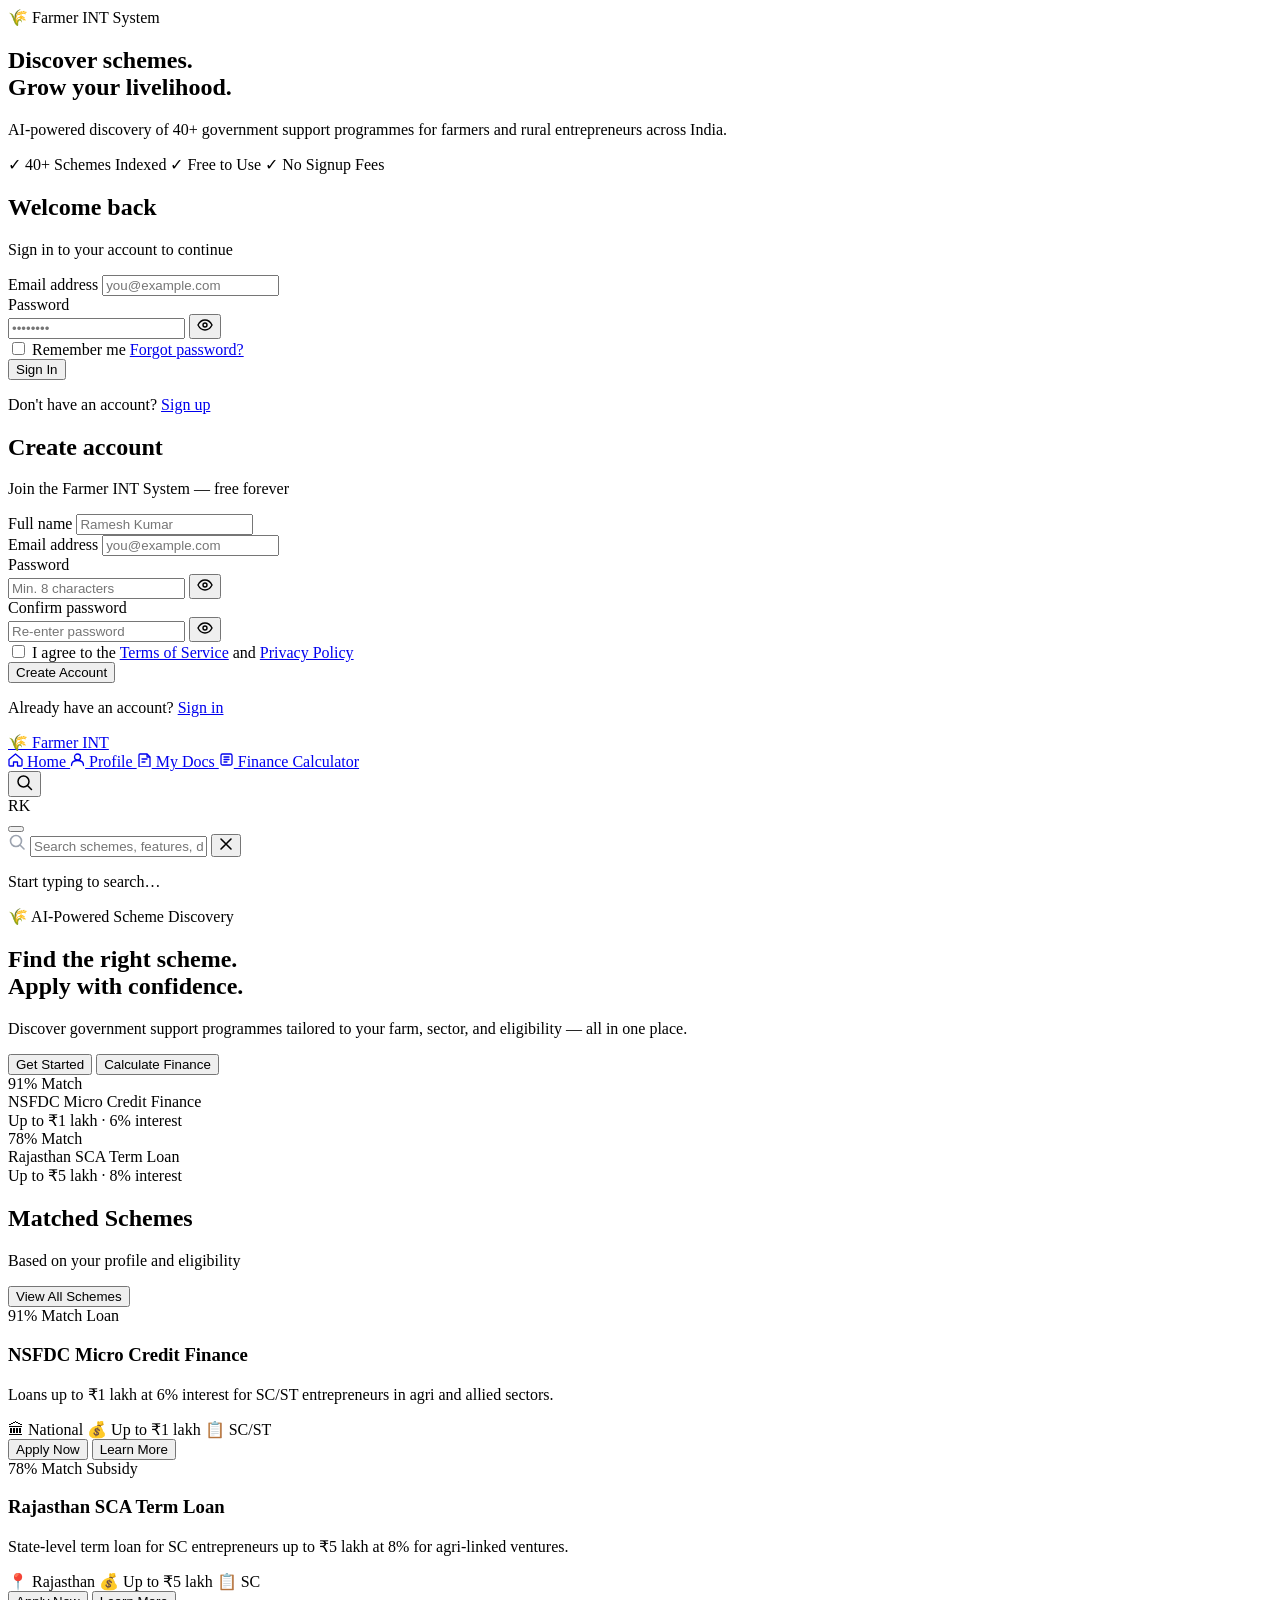
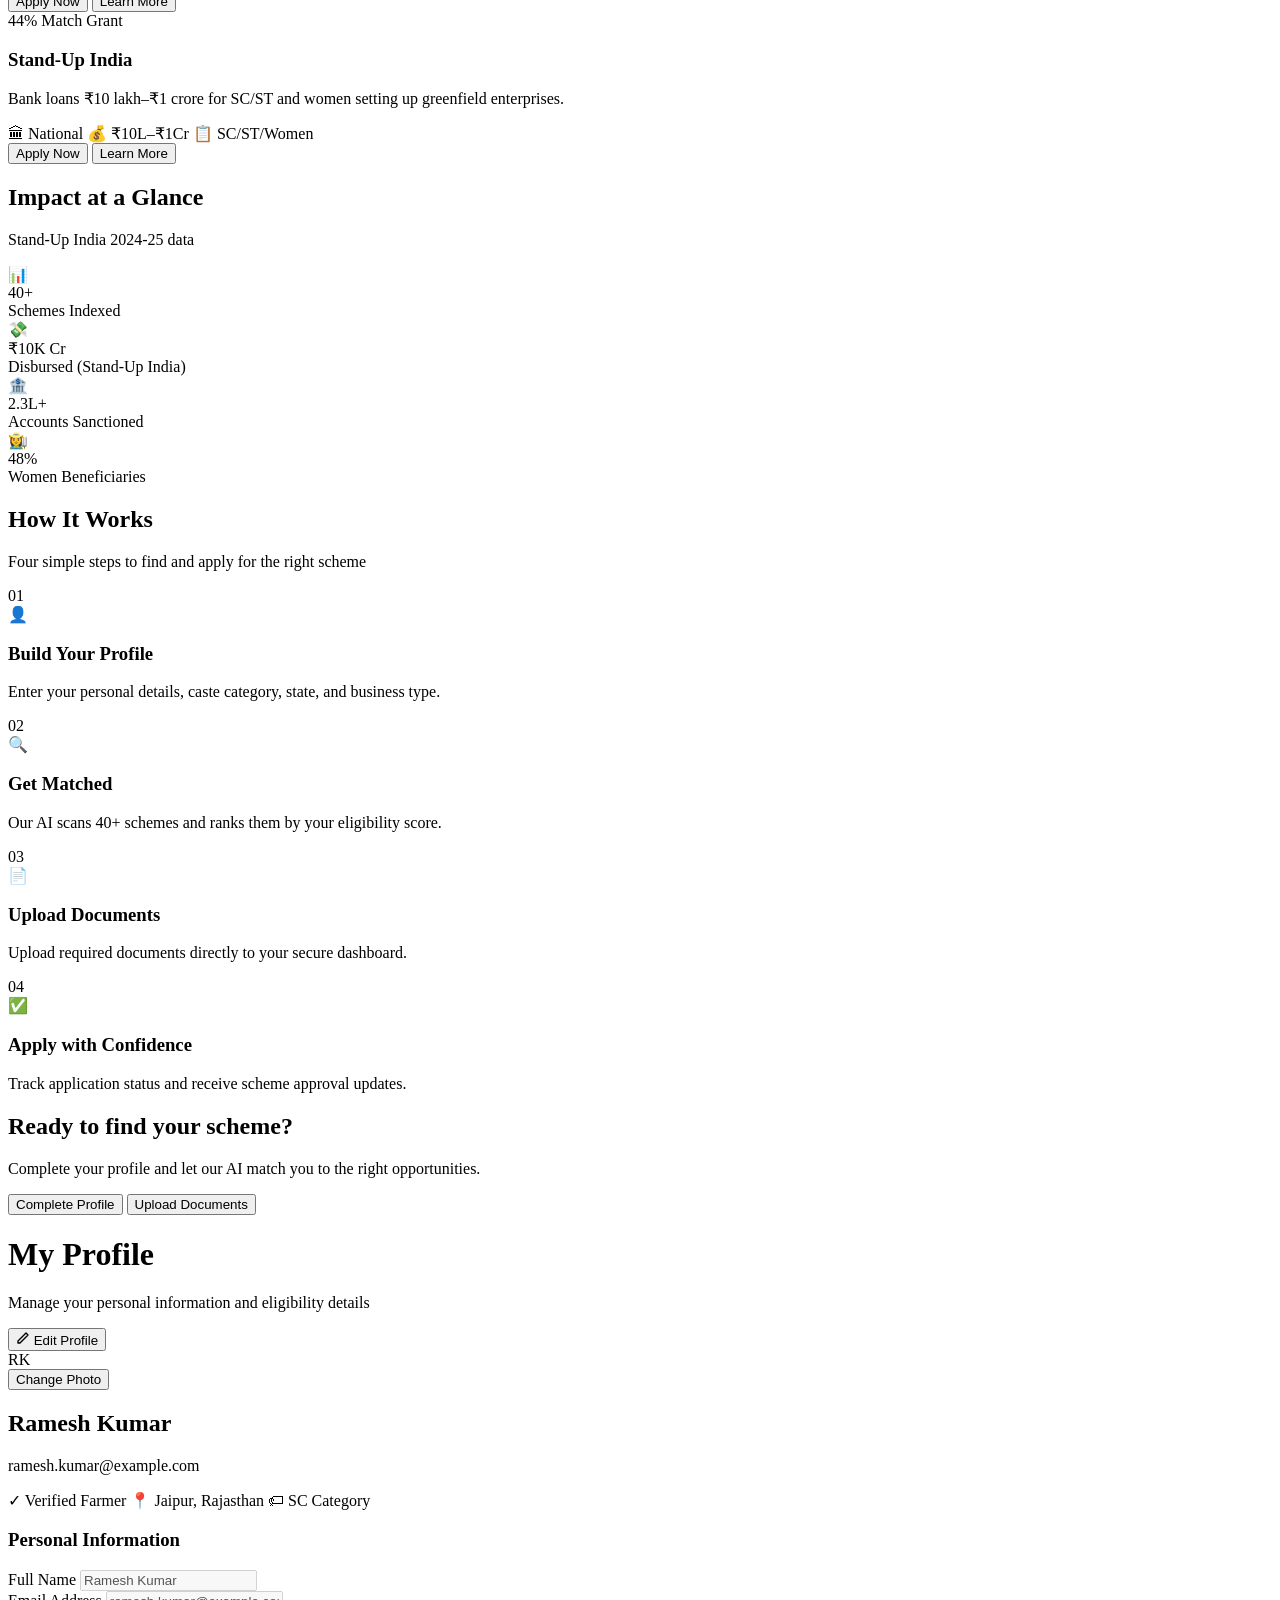
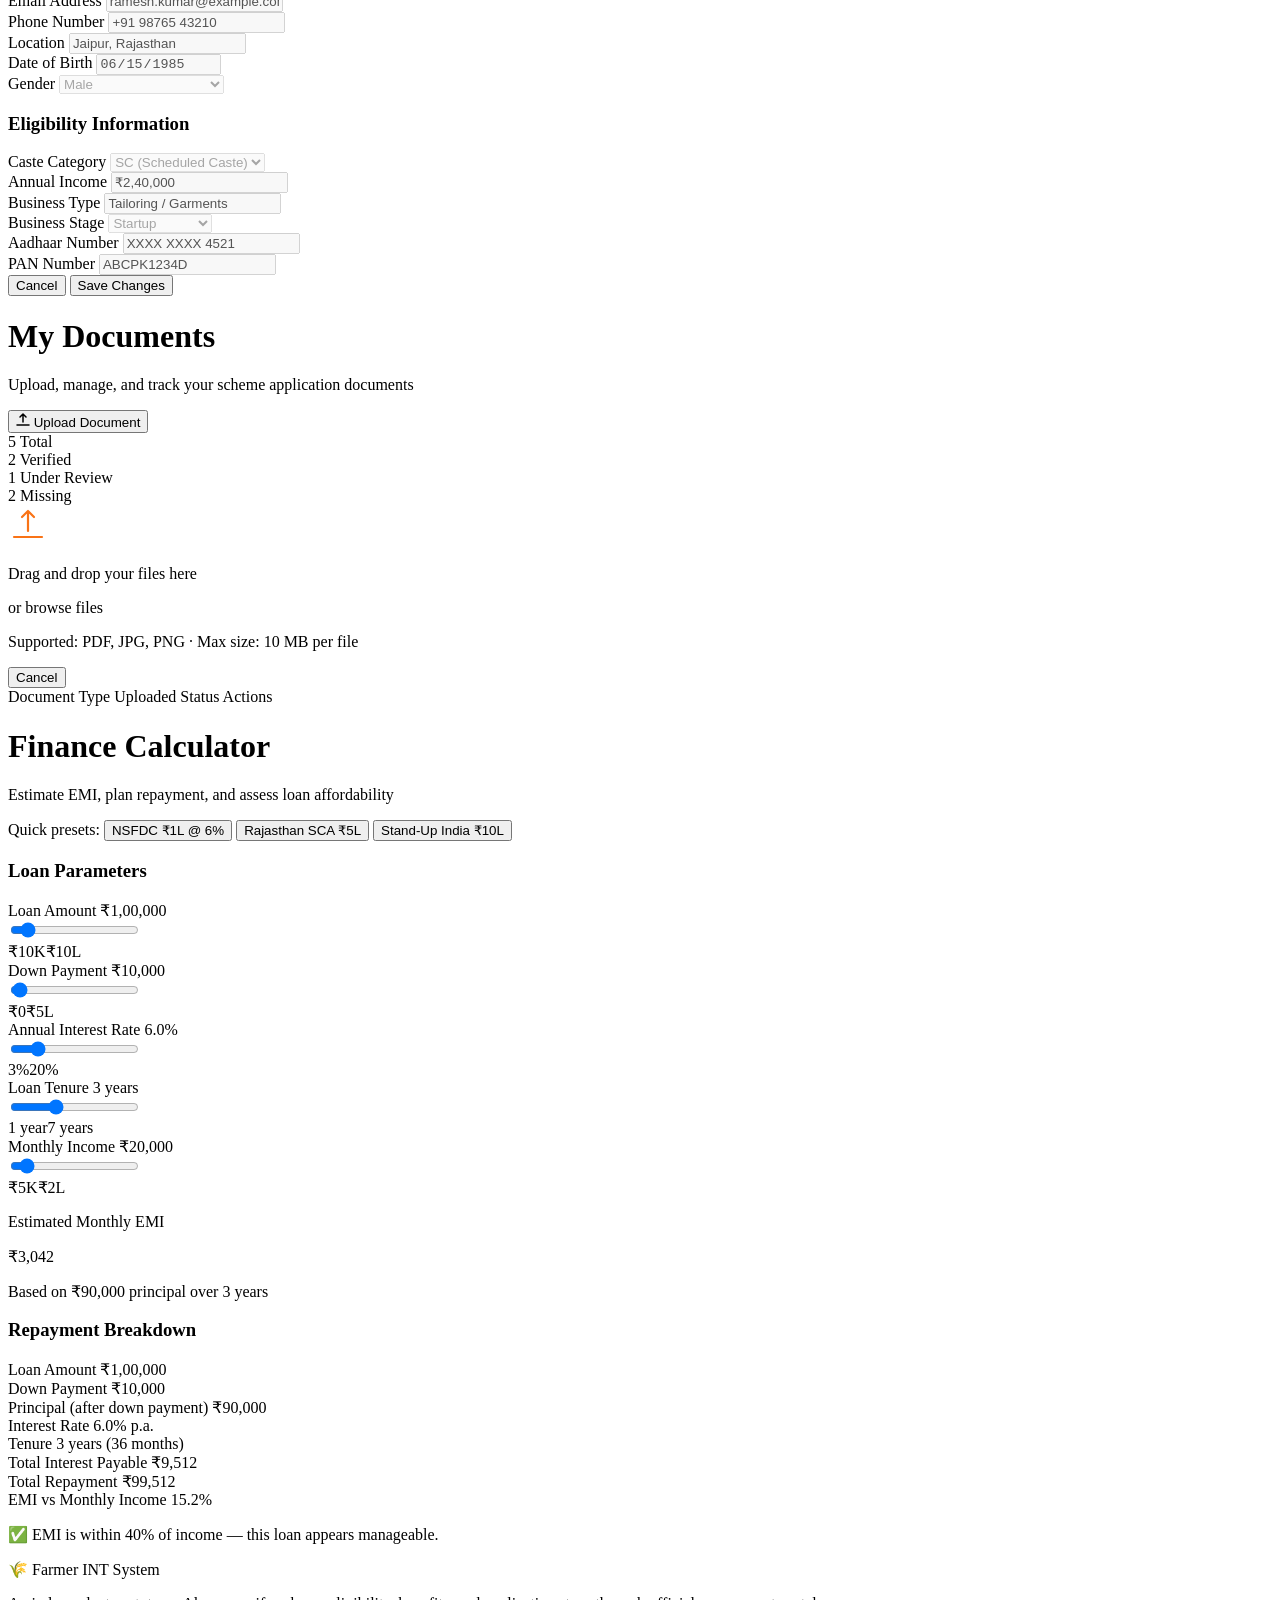
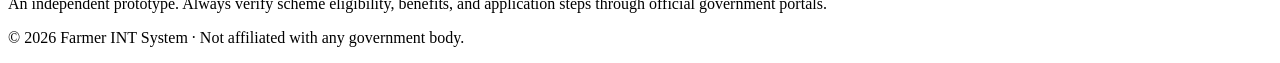
==== commit c598628e: "Ui first complete copy made by ramannuz" ====
--- a/index.html
+++ b/index.html
@@ -3,958 +3,686 @@
 <head>
   <meta charset="UTF-8" />
   <meta name="viewport" content="width=device-width, initial-scale=1.0" />
-  <meta name="description" content="SchemeRoute matches marginalized entrepreneurs to government funding schemes — and walks them through eligibility, financials, and documents, step by step." />
-  <meta name="theme-color" content="#21295C" />
-
-  <!-- Open Graph -->
-  <meta property="og:title"       content="SchemeRoute — Find the right scheme. Apply with confidence." />
-  <meta property="og:description" content="AI-powered scheme discovery and business advisory for marginalized entrepreneurs." />
-  <meta property="og:type"        content="website" />
-
-  <title>SchemeRoute — AI-Powered Scheme Discovery</title>
-
-  <!-- Fonts -->
+  <title>Farmer INT System — AI-Powered Scheme Discovery</title>
+  <meta name="description" content="Find and apply for government schemes tailored to farmers and rural entrepreneurs across India." />
   <link rel="preconnect" href="https://fonts.googleapis.com" />
   <link rel="preconnect" href="https://fonts.gstatic.com" crossorigin />
-  <link rel="stylesheet" href="https://fonts.googleapis.com/css2?family=Syne:wght@400;600;700;800&family=Inter:wght@300;400;500;600&display=swap" />
-
-  <!-- Styles -->
+  <link href="https://fonts.googleapis.com/css2?family=Inter:wght@400;500;600;700&display=swap" rel="stylesheet" />
   <link rel="stylesheet" href="css/style.css" />
 </head>
 <body>
 
-<!-- ── NAV ── -->
-<nav aria-label="Main navigation">
-  <a class="brand" href="#" aria-label="SchemeRoute home">
-    <div class="brand-mark" aria-hidden="true">
-      <svg viewBox="0 0 16 16" fill="none" xmlns="http://www.w3.org/2000/svg">
-        <circle cx="8" cy="8" r="6" stroke="#fff" stroke-width="1.5"/>
-        <path d="M5 8h6M8 5l3 3-3 3" stroke="#fff" stroke-width="1.5" stroke-linecap="round" stroke-linejoin="round"/>
-      </svg>
-    </div>
-    <span class="brand-name">SchemeRoute</span>
-  </a>
-
-  <ul class="nav-links" id="nav-links" role="list">
-    <li><a href="#how">How it works</a></li>
-    <li><a href="#features">Features</a></li>
-    <li><a href="#tech">Tech</a></li>
-    <li><a href="#compare" class="nav-cta">See the impact →</a></li>
-  </ul>
-
-  <button class="nav-toggle" id="nav-toggle" aria-label="Toggle menu" aria-expanded="false" aria-controls="nav-links">
-    <span></span><span></span><span></span>
-  </button>
-</nav>
-
-<!-- ── HERO ── -->
-<section class="hero" id="hero">
-  <div class="hero-inner">
-    <div class="hero-tag">
-      <span class="hero-tag-dot" aria-hidden="true"></span>
-      <span class="hero-tag-text">AI for Social Inclusion</span>
-    </div>
-
-    <h1>Find the right scheme.<br><span class="accent">Apply with confidence.</span></h1>
-
-    <p class="hero-sub">
-      SchemeRoute matches marginalized entrepreneurs to government funding schemes —
-      and walks them through eligibility, financials, and documents, step by step.
-    </p>
-
-    <div class="hero-actions">
-      <a href="#how" class="btn-primary">
-        See how it works
-        <svg width="14" height="14" viewBox="0 0 14 14" fill="none" aria-hidden="true">
-          <path d="M2 7h10M7 2l5 5-5 5" stroke="#fff" stroke-width="1.8" stroke-linecap="round" stroke-linejoin="round"/>
-        </svg>
-      </a>
-      <a href="#features" class="btn-ghost">Explore features</a>
-    </div>
-
-    <!-- Interactive Dashboard UI -->
-    <div class="hero-ui" id="dashboard" role="region" aria-label="SchemeRoute Interactive Dashboard">
-      <div class="ui-bar">
-        <div class="ui-dots">
-          <span></span><span></span><span></span>
-        </div>
-        <div class="ui-url">schemeroute.app/dashboard</div>
-      </div>
-      <div class="ui-body">
-        <div class="ui-sidebar" role="tablist" aria-label="Dashboard navigation">
-          <div class="ui-sidebar-logo">
-            <div class="ui-sidebar-logo-mark">
-              <svg width="14" height="14" viewBox="0 0 14 14" fill="none">
-                <path d="M2 7h10M7 2l5 5-5 5" stroke="#fff" stroke-width="1.8" stroke-linecap="round" stroke-linejoin="round"/>
-              </svg>
-            </div>
-            <span class="ui-sidebar-logo-name">SchemeRoute</span>
-          </div>
-          <div class="ui-nav-item active" data-tab="schemes" role="tab" id="nav-schemes" aria-selected="true" tabindex="0">
-            <div class="ui-nav-icon">
-              <svg width="13" height="13" viewBox="0 0 16 16" fill="currentColor">
-                <path d="M1 2.5A1.5 1.5 0 0 1 2.5 1h3A1.5 1.5 0 0 1 7 2.5v3A1.5 1.5 0 0 1 5.5 7h-3A1.5 1.5 0 0 1 1 5.5v-3zm8 0A1.5 1.5 0 0 1 10.5 1h3A1.5 1.5 0 0 1 15 2.5v3A1.5 1.5 0 0 1 13.5 7h-3A1.5 1.5 0 0 1 9 5.5v-3zm-8 8A1.5 1.5 0 0 1 2.5 9h3A1.5 1.5 0 0 1 7 10.5v3A1.5 1.5 0 0 1 5.5 15h-3A1.5 1.5 0 0 1 1 13.5v-3zm8 0A1.5 1.5 0 0 1 10.5 9h3a1.5 1.5 0 0 1 1.5 1.5v3a1.5 1.5 0 0 1-1.5 1.5h-3A1.5 1.5 0 0 1 9 13.5v-3z"/>
-              </svg>
-            </div>Matched Schemes
-          </div>
-          <div class="ui-nav-item" data-tab="profile" role="tab" id="nav-profile" aria-selected="false" tabindex="0">
-            <div class="ui-nav-icon">
-              <svg width="13" height="13" viewBox="0 0 16 16" fill="currentColor">
-                <path d="M8 8a3 3 0 1 0 0-6 3 3 0 0 0 0 6zm2-3a2 2 0 1 1-4 0 2 2 0 0 1 4 0zm4 8c0 1-1 1-1 1H3s-1 0-1-1 1-4 6-4 6 3 6 4zm-1-.004c-.001-.246-.154-.986-.832-1.664C11.516 10.68 10.289 10 8 10c-2.29 0-3.516.68-4.168 1.332-.678.678-.83 1.418-.832 1.664h10z"/>
-              </svg>
-            </div>My Profile
-          </div>
-          <div class="ui-nav-item" data-tab="calc" role="tab" id="nav-calc" aria-selected="false" tabindex="0">
-            <div class="ui-nav-icon">
-              <svg width="13" height="13" viewBox="0 0 16 16" fill="currentColor">
-                <path d="M12 1a1 1 0 0 1 1 1v12a1 1 0 0 1-1 1H4a1 1 0 0 1-1-1V2a1 1 0 0 1 1-1h8zM4 0a2 2 0 0 0-2 2v12a2 2 0 0 0 2 2h8a2 2 0 0 0 2-2V2a2 2 0 0 0-2-2H4z"/><path d="M4 2.5a.5.5 0 0 1 .5-.5h7a.5.5 0 0 1 .5.5v2a.5.5 0 0 1-.5.5h-7a.5.5 0 0 1-.5-.5v-2zm2 5.5H5v1h1V8zm0 2.5H5v1h1v-1zm0 2.5H5v1h1v-1zm2.5-5H7.5v1h1V8zm0 2.5H7.5v1h1v-1zm0 2.5H7.5v1h1v-1zm2.5-5H10v1h1V8zm0 2.5H10v1h1v-1zm0 2.5H10v1h1v-1z"/>
-              </svg>
-            </div>Financial Calc
-          </div>
-          <div class="ui-nav-item" data-tab="docs" role="tab" id="nav-docs" aria-selected="false" tabindex="0">
-            <div class="ui-nav-icon">
-              <svg width="13" height="13" viewBox="0 0 16 16" fill="currentColor">
-                <path d="M4 0h5.293A1 1 0 0 1 10 .293L13.707 4a1 1 0 0 1 .293.707V14a2 2 0 0 1-2 2H4a2 2 0 0 1-2-2V2a2 2 0 0 1 2-2zm5.5 1.5v2a1 1 0 0 0 1 1h2l-3-3zM4 1a1 1 0 0 0-1 1v12a1 1 0 0 0 1 1h8a1 1 0 0 0 1-1V5h-2.5A1.5 1.5 0 0 1 9 3.5V1H4z"/>
-              </svg>
-            </div>Documents
-          </div>
-          <div class="ui-nav-item" data-tab="advisor" role="tab" id="nav-advisor" aria-selected="false" tabindex="0">
-            <div class="ui-nav-icon">
-              <svg width="13" height="13" viewBox="0 0 16 16" fill="currentColor">
-                <path d="M6 12.5a.5.5 0 0 1 .5-.5h3a.5.5 0 0 1 0 1h-3a.5.5 0 0 1-.5-.5zm-1.5-1a.5.5 0 0 1 .5-.5h6a.5.5 0 0 1 0 1H5a.5.5 0 0 1-.5-.5zm-.25-2.25A4.5 4.5 0 1 1 11.75 9.25C11.1 9.9 10.7 10.5 10.5 11h-5c-.2-.5-.6-1.1-1.25-1.75zM8 1a3.5 3.5 0 0 0-2.6 5.83c.47.53.8 1.05 1.03 1.67h3.14c.23-.62.56-1.14 1.03-1.67A3.5 3.5 0 0 0 8 1z"/>
-              </svg>
-            </div>AI Advisor
-          </div>
-        </div>
-        <div class="ui-main">
-          <!-- ── TAB 1: Matched Schemes (Original & Preserved) ── -->
-          <div class="ui-tab-panel active" id="tab-schemes" role="tabpanel" aria-labelledby="nav-schemes">
-            <div class="ui-main-head">Matched Schemes — Rajasthan · Handicrafts Sector</div>
-            <div class="ui-scheme-card">
-              <div class="ui-bar-pill"><div class="ui-bar-fill hi" style="width:91%"></div></div>
-              <div class="ui-scheme-info">
-                <div class="ui-scheme-name">NSFDC — Micro Credit Finance</div>
-                <div class="ui-scheme-meta">Up to ₹1 lakh · 6% interest · SC/ST eligible</div>
-              </div>
-              <div class="ui-match-badge hi">91% match</div>
-            </div>
-            <div class="ui-scheme-card">
-              <div class="ui-bar-pill"><div class="ui-bar-fill mid" style="width:78%"></div></div>
-              <div class="ui-scheme-info">
-                <div class="ui-scheme-name">Rajasthan SCA — Term Loan</div>
-                <div class="ui-scheme-meta">Up to ₹5 lakh · 8% interest · State scheme</div>
-              </div>
-              <div class="ui-match-badge mid">78% match</div>
-            </div>
-            <div class="ui-scheme-card" style="opacity:.55">
-              <div class="ui-bar-pill"><div class="ui-bar-fill lo" style="width:44%"></div></div>
-              <div class="ui-scheme-info">
-                <div class="ui-scheme-name">Stand-Up India Scheme</div>
-                <div class="ui-scheme-meta">Income limit not met · See similar schemes</div>
-              </div>
-              <div class="ui-match-badge lo">44% match</div>
-            </div>
-          </div>
-
-          <!-- ── TAB 2: My Profile ── -->
-          <div class="ui-tab-panel" id="tab-profile" role="tabpanel" aria-labelledby="nav-profile">
-            <!-- Profile Banner -->
-            <div class="profile-header-card">
-              <div class="profile-avatar-wrap">
-                <div class="profile-avatar">RK</div>
-                <div class="profile-meta">
-                  <div class="profile-name" id="view-profile-name">Ramesh Kumar</div>
-                  <div class="profile-sub">
-                    <span class="profile-id-badge">ID: SR-2026-8941</span>
-                    <span class="profile-status-badge">Active · 100% Complete</span>
-                  </div>
-                </div>
-              </div>
-              <button type="button" class="profile-edit-btn" id="profile-edit-toggle">
-                <svg width="12" height="12" viewBox="0 0 16 16" fill="currentColor">
-                  <path d="M12.146.146a.5.5 0 0 1 .708 0l3 3a.5.5 0 0 1 0 .708l-10 10a.5.5 0 0 1-.168.11l-5 2a.5.5 0 0 1-.65-.65l2-5a.5.5 0 0 1 .11-.168l10-10zM11.207 2.5 13.5 4.793 14.793 3.5 12.5 1.207 11.207 2.5zm1.586 3L10.5 3.207 4 9.707V10h.5a.5.5 0 0 1 .5.5v.5h.5a.5.5 0 0 1 .5.5v.5h.293l6.5-6.5zm-9.761 5.175-.106.106-1.528 3.821 3.821-1.528.106-.106A.5.5 0 0 1 5 12.5V12h-.5a.5.5 0 0 1-.5-.5V11h-.5a.5.5 0 0 1-.468-.325z"/>
-                </svg>
-                <span id="profile-edit-btn-text">Edit Profile</span>
-              </button>
-            </div>
-
-            <div id="profile-alert" class="profile-alert" style="display:none;">
-              <span class="alert-icon">✓</span> Profile information updated successfully.
-            </div>
-
-            <!-- Profile View / Edit Form -->
-            <form id="profile-form" class="profile-view-mode">
-              <!-- Card 1: Personal & Contact Information -->
-              <div class="dash-card">
-                <div class="dash-card-header">
-                  <span class="dash-card-title">Personal Information</span>
-                  <span class="dash-card-tag">Identity &amp; Contact</span>
-                </div>
-                <div class="dash-card-grid">
-                  <div class="dash-field">
-                    <label class="dash-label" for="inp-fullname">Full Name</label>
-                    <div class="field-val" data-bind="fullname">Ramesh Kumar</div>
-                    <input class="dash-input edit-only" type="text" id="inp-fullname" name="fullname" value="Ramesh Kumar" required />
-                  </div>
-                  <div class="dash-field">
-                    <label class="dash-label" for="inp-phone">Mobile Number</label>
-                    <div class="field-val" data-bind="phone">+91 98765 43210 <span class="badge-mini-verified">Verified</span></div>
-                    <input class="dash-input edit-only" type="tel" id="inp-phone" name="phone" value="+91 98765 43210" required />
-                  </div>
-                  <div class="dash-field">
-                    <label class="dash-label" for="inp-email">Email Address</label>
-                    <div class="field-val" data-bind="email">ramesh.kumar@example.com</div>
-                    <input class="dash-input edit-only" type="email" id="inp-email" name="email" value="ramesh.kumar@example.com" />
-                  </div>
-                  <div class="dash-field">
-                    <label class="dash-label" for="inp-location">State &amp; District</label>
-                    <div class="field-val" data-bind="location">Rajasthan · Jaipur</div>
-                    <input class="dash-input edit-only" type="text" id="inp-location" name="location" value="Rajasthan · Jaipur" required />
-                  </div>
-                  <div class="dash-field">
-                    <label class="dash-label" for="inp-area">Residence Area</label>
-                    <div class="field-val" data-bind="area">Semi-Urban</div>
-                    <select class="dash-input edit-only" id="inp-area" name="area">
-                      <option value="Rural">Rural</option>
-                      <option value="Semi-Urban" selected>Semi-Urban</option>
-                      <option value="Urban">Urban</option>
-                    </select>
-                  </div>
-                </div>
-              </div>
-
-              <!-- Card 2: Basic Eligibility Information -->
-              <div class="dash-card">
-                <div class="dash-card-header">
-                  <span class="dash-card-title">Eligibility Information</span>
-                  <span class="dash-card-tag">Criteria Evaluation</span>
-                </div>
-                <div class="dash-card-grid">
-                  <div class="dash-field">
-                    <label class="dash-label" for="inp-category">Social Category</label>
-                    <div class="field-val" data-bind="category">Scheduled Caste (SC)</div>
-                    <select class="dash-input edit-only" id="inp-category" name="category">
-                      <option value="Scheduled Caste (SC)" selected>Scheduled Caste (SC)</option>
-                      <option value="Scheduled Tribe (ST)">Scheduled Tribe (ST)</option>
-                      <option value="OBC">OBC</option>
-                      <option value="General / Other">General / Other</option>
-                    </select>
-                  </div>
-                  <div class="dash-field">
-                    <label class="dash-label" for="inp-age">Age</label>
-                    <div class="field-val" data-bind="age">34 Years</div>
-                    <input class="dash-input edit-only" type="number" id="inp-age" name="age" value="34" min="18" max="75" />
-                  </div>
-                  <div class="dash-field">
-                    <label class="dash-label" for="inp-income">Annual Household Income</label>
-                    <div class="field-val" data-bind="income">₹1,80,000 / year</div>
-                    <input class="dash-input edit-only" type="text" id="inp-income" name="income" value="₹1,80,000 / year" />
-                  </div>
-                  <div class="dash-field">
-                    <label class="dash-label" for="inp-gender">Gender</label>
-                    <div class="field-val" data-bind="gender">Male</div>
-                    <select class="dash-input edit-only" id="inp-gender" name="gender">
-                      <option value="Male" selected>Male</option>
-                      <option value="Female">Female</option>
-                      <option value="Other">Other</option>
-                    </select>
-                  </div>
-                  <div class="dash-field">
-                    <label class="dash-label" for="inp-land">Landholding Status</label>
-                    <div class="field-val" data-bind="land">Non-agricultural / Micro Asset</div>
-                    <select class="dash-input edit-only" id="inp-land" name="land">
-                      <option value="Non-agricultural / Micro Asset" selected>Non-agricultural / Micro Asset</option>
-                      <option value="Marginal Landholder (&lt;1 Hectare)">Marginal Landholder (&lt;1 Hectare)</option>
-                      <option value="Small Landholder (1–2 Hectares)">Small Landholder (1–2 Hectares)</option>
-                    </select>
-                  </div>
-                </div>
-              </div>
-
-              <!-- Card 3: Enterprise & Funding Details -->
-              <div class="dash-card">
-                <div class="dash-card-header">
-                  <span class="dash-card-title">Enterprise Details</span>
-                  <span class="dash-card-tag">Business Profile</span>
-                </div>
-                <div class="dash-card-grid">
-                  <div class="dash-field">
-                    <label class="dash-label" for="inp-bizname">Enterprise Name</label>
-                    <div class="field-val" data-bind="bizname">Kumar Leather Crafts &amp; Tailoring</div>
-                    <input class="dash-input edit-only" type="text" id="inp-bizname" name="bizname" value="Kumar Leather Crafts &amp; Tailoring" />
-                  </div>
-                  <div class="dash-field">
-                    <label class="dash-label" for="inp-sector">Business Sector</label>
-                    <div class="field-val" data-bind="sector">Handicrafts &amp; Textiles</div>
-                    <select class="dash-input edit-only" id="inp-sector" name="sector">
-                      <option value="Handicrafts &amp; Textiles" selected>Handicrafts &amp; Textiles</option>
-                      <option value="Food Processing">Food Processing</option>
-                      <option value="Retail &amp; Small Trade">Retail &amp; Small Trade</option>
-                      <option value="Services &amp; Repair">Services &amp; Repair</option>
-                      <option value="Agri-Allied">Agri-Allied</option>
-                    </select>
-                  </div>
-                  <div class="dash-field">
-                    <label class="dash-label" for="inp-stage">Enterprise Stage</label>
-                    <div class="field-val" data-bind="stage">Existing Business (3 Years Operational)</div>
-                    <select class="dash-input edit-only" id="inp-stage" name="stage">
-                      <option value="New / Aspiring Entrepreneur">New / Aspiring Entrepreneur</option>
-                      <option value="Existing Business (3 Years Operational)" selected>Existing Business (3 Years Operational)</option>
-                      <option value="Expansion / Scaling Stage">Expansion / Scaling Stage</option>
-                    </select>
-                  </div>
-                  <div class="dash-field">
-                    <label class="dash-label" for="inp-capital">Required Funding Amount</label>
-                    <div class="field-val" data-bind="capital">₹1,50,000</div>
-                    <input class="dash-input edit-only" type="text" id="inp-capital" name="capital" value="₹1,50,000" />
-                  </div>
-                  <div class="dash-field">
-                    <label class="dash-label" for="inp-credit">Prior Institutional Loan</label>
-                    <div class="field-val" data-bind="credit">None (First-time borrower)</div>
-                    <select class="dash-input edit-only" id="inp-credit" name="credit">
-                      <option value="None (First-time borrower)" selected>None (First-time borrower)</option>
-                      <option value="Repaid prior micro-loan">Repaid prior micro-loan</option>
-                      <option value="Active bank loan">Active bank loan</option>
-                    </select>
-                  </div>
-                </div>
-              </div>
-
-              <!-- Edit Mode Action Footer -->
-              <div class="profile-actions-bar edit-only">
-                <button type="submit" class="dash-btn-primary">Save Changes</button>
-                <button type="button" class="dash-btn-secondary" id="profile-cancel-btn">Cancel</button>
-              </div>
-            </form>
-          </div>
-
-          <!-- ── TAB 3: Financial Calc ── -->
-          <div class="ui-tab-panel" id="tab-calc" role="tabpanel" aria-labelledby="nav-calc">
-            <div class="ui-main-head">Financial Calculator</div>
-            <p class="ui-calc-sub">Estimate your monthly installment (EMI), contribution share, and total repayment in plain language.</p>
-
-            <div class="calc-grid">
-              <!-- Left Input Controls -->
-              <div class="calc-inputs-card">
-                <!-- Loan Amount -->
-                <div class="calc-field">
-                  <div class="calc-field-top">
-                    <label class="calc-label" for="calc-amount">Required Loan Amount</label>
-                    <div class="calc-field-display" id="calc-amount-display">₹1,00,000</div>
-                  </div>
-                  <input type="range" class="calc-range" id="calc-amount" min="10000" max="1000000" step="5000" value="100000" />
-                  <div class="calc-quick-pills">
-                    <button type="button" class="calc-pill" data-amount="50000">₹50K</button>
-                    <button type="button" class="calc-pill active" data-amount="100000">₹1 Lakh</button>
-                    <button type="button" class="calc-pill" data-amount="200000">₹2 Lakh</button>
-                    <button type="button" class="calc-pill" data-amount="500000">₹5 Lakh</button>
-                  </div>
-                </div>
-
-                <!-- Tenure -->
-                <div class="calc-field">
-                  <div class="calc-field-top">
-                    <label class="calc-label" for="calc-tenure">Repayment Period (Tenure)</label>
-                    <div class="calc-field-display" id="calc-tenure-display">3 Years (36 mos)</div>
-                  </div>
-                  <input type="range" class="calc-range" id="calc-tenure" min="1" max="7" step="1" value="3" />
-                  <div class="calc-ticks">
-                    <span>1 Yr</span>
-                    <span>2 Yrs</span>
-                    <span>3 Yrs</span>
-                    <span>5 Yrs</span>
-                    <span>7 Yrs</span>
-                  </div>
-                </div>
-
-                <!-- Interest Rate -->
-                <div class="calc-field">
-                  <div class="calc-field-top">
-                    <label class="calc-label" for="calc-rate">Annual Interest Rate (% p.a.)</label>
-                    <div class="calc-field-display" id="calc-rate-display">6.0% p.a.</div>
-                  </div>
-                  <input type="range" class="calc-range" id="calc-rate" min="3" max="15" step="0.5" value="6" />
-                </div>
-
-                <!-- Margin / Contribution -->
-                <div class="calc-field">
-                  <div class="calc-field-top">
-                    <label class="calc-label" for="calc-margin">Your Contribution Share</label>
-                    <div class="calc-field-display" id="calc-margin-display">10% (₹10,000)</div>
-                  </div>
-                  <input type="range" class="calc-range" id="calc-margin" min="0" max="25" step="5" value="10" />
-                  <div class="calc-helper">Margin money: the portion of total capital you invest yourself.</div>
-                </div>
-              </div>
-
-              <!-- Right Results Card -->
-              <div class="calc-results-card">
-                <div class="calc-result-hero">
-                  <div class="calc-hero-label">Estimated Monthly Installment (EMI)</div>
-                  <div class="calc-hero-val" id="calc-res-emi">₹2,738</div>
-                  <div class="calc-hero-note">Fixed amount payable each month</div>
-                </div>
-
-                <div class="calc-breakdown-list">
-                  <div class="calc-breakdown-row">
-                    <span class="calc-row-lbl">Total Project Requirement</span>
-                    <span class="calc-row-val" id="calc-res-total-cost">₹1,00,000</span>
-                  </div>
-                  <div class="calc-breakdown-row">
-                    <span class="calc-row-lbl">Your Own Contribution</span>
-                    <span class="calc-row-val" id="calc-res-downpayment">₹10,000</span>
-                  </div>
-                  <div class="calc-breakdown-row">
-                    <span class="calc-row-lbl">Net Borrowed Loan Amount</span>
-                    <span class="calc-row-val" id="calc-res-principal">₹90,000</span>
-                  </div>
-                  <div class="calc-breakdown-row">
-                    <span class="calc-row-lbl">Total Interest Payable</span>
-                    <span class="calc-row-val accent-row" id="calc-res-interest">₹8,568</span>
-                  </div>
-                  <div class="calc-breakdown-row total-row">
-                    <span class="calc-row-lbl">Total Repayment Amount</span>
-                    <span class="calc-row-val" id="calc-res-total-repay">₹98,568</span>
-                  </div>
-                </div>
-
-                <div class="calc-tip-box">
-                  <div class="calc-tip-title">Affordability Guide</div>
-                  <p class="calc-tip-desc">Ensure your estimated net monthly profit comfortably covers this monthly installment (approx. ₹<span id="calc-res-minprofit">5,476</span>/mo).</p>
-                </div>
-              </div>
-            </div>
-          </div>
-
-          <!-- ── TAB 4: Documents ── -->
-          <div class="ui-tab-panel" id="tab-docs" role="tabpanel" aria-labelledby="nav-docs">
-            <div class="ui-main-head">Document Management</div>
-            <p class="ui-calc-sub">Track required paperwork, verify uploaded certificates, and complete missing documents.</p>
-
-            <!-- Summary Status Bar -->
-            <div class="docs-summary-bar">
-              <div class="docs-summary-info">
-                <div class="docs-stat-title"><span id="docs-uploaded-count">3</span> of 5 Documents Uploaded</div>
-                <div class="docs-stat-sub"><span class="docs-missing-tag" id="docs-missing-count">2 Missing Documents</span> Require your action before submission</div>
-              </div>
-              <div class="docs-prog-bar">
-                <div class="docs-prog-fill" id="docs-prog-fill" style="width: 60%;"></div>
-              </div>
-            </div>
-
-            <!-- Upload Area -->
-            <div class="docs-upload-zone" id="docs-dropzone">
-              <div class="upload-icon-circle">
-                <svg width="20" height="20" viewBox="0 0 16 16" fill="currentColor">
-                  <path d="M.5 9.9a.5.5 0 0 1 .5.5v2.5a1 1 0 0 0 1 1h12a1 1 0 0 0 1-1v-2.5a.5.5 0 0 1 1 0v2.5a2 2 0 0 1-2 2H2a2 2 0 0 1-2-2v-2.5a.5.5 0 0 1 .5-.5z"/>
-                  <path d="M7.646 1.146a.5.5 0 0 1 .708 0l3 3a.5.5 0 0 1-.708.708L8.5 2.707V10.5a.5.5 0 0 1-1 0V2.707L5.354 4.854a.5.5 0 1 1-.708-.708l3-3z"/>
-                </svg>
-              </div>
-              <div class="upload-text-group">
-                <div class="upload-headline">Click or drag documents here to upload</div>
-                <div class="upload-subtext">Supported formats: PDF, JPG, PNG (Max 5MB per file)</div>
-              </div>
-              <div class="upload-actions">
-                <select class="upload-doc-select" id="upload-doc-select" aria-label="Select document type to upload">
-                  <option value="Bank Passbook / Statement">Bank Account Passbook / Statement</option>
-                  <option value="Business Address Proof">Business Address / Shop Proof</option>
-                  <option value="Aadhaar Card">Aadhaar Card (Update)</option>
-                  <option value="Caste Certificate">Caste Certificate (Update)</option>
-                  <option value="Income Certificate">Income Proof (Update)</option>
-                </select>
-                <label for="doc-file-input" class="dash-btn-primary upload-btn-label">Browse Files</label>
-                <input type="file" id="doc-file-input" class="visually-hidden" accept=".pdf,.jpg,.jpeg,.png" />
-              </div>
-            </div>
-
-            <div id="doc-upload-feedback" class="doc-upload-feedback" style="display:none;"></div>
-
-            <!-- Documents List -->
-            <div class="docs-list" id="docs-list-container">
-              <!-- Item 1 -->
-              <div class="doc-item" data-id="doc-aadhaar">
-                <div class="doc-icon-wrap verified">
-                  <svg width="18" height="18" viewBox="0 0 16 16" fill="currentColor">
-                    <path d="M12.736 3.97a.733.733 0 0 1 1.047 0c.286.289.29.756.01 1.05L7.88 12.01a.733.733 0 0 1-1.065.02L3.217 8.384a.757.757 0 0 1 0-1.06.733.733 0 0 1 1.047 0l3.052 3.093 5.4-6.425a.247.247 0 0 1 .02-.022z"/>
-                  </svg>
-                </div>
-                <div class="doc-info">
-                  <div class="doc-name">Aadhaar Card (Identity Proof)</div>
-                  <div class="doc-details">File: aadhaar_card_rk.pdf · 1.2 MB · Uploaded on 12 Aug 2026</div>
-                </div>
-                <div class="doc-status-col">
-                  <span class="doc-badge verified">Verified</span>
-                </div>
-                <div class="doc-actions-col">
-                  <button type="button" class="doc-btn-view" data-name="Aadhaar Card (Identity Proof)" data-file="aadhaar_card_rk.pdf" data-size="1.2 MB" data-date="12 Aug 2026" data-status="Verified">View</button>
-                </div>
-              </div>
-
-              <!-- Item 2 -->
-              <div class="doc-item" data-id="doc-caste">
-                <div class="doc-icon-wrap verified">
-                  <svg width="18" height="18" viewBox="0 0 16 16" fill="currentColor">
-                    <path d="M12.736 3.97a.733.733 0 0 1 1.047 0c.286.289.29.756.01 1.05L7.88 12.01a.733.733 0 0 1-1.065.02L3.217 8.384a.757.757 0 0 1 0-1.06.733.733 0 0 1 1.047 0l3.052 3.093 5.4-6.425a.247.247 0 0 1 .02-.022z"/>
-                  </svg>
-                </div>
-                <div class="doc-info">
-                  <div class="doc-name">Caste Certificate (Community Proof)</div>
-                  <div class="doc-details">File: sc_certificate_rk.pdf · 850 KB · Uploaded on 14 Aug 2026</div>
-                </div>
-                <div class="doc-status-col">
-                  <span class="doc-badge verified">Verified</span>
-                </div>
-                <div class="doc-actions-col">
-                  <button type="button" class="doc-btn-view" data-name="Caste Certificate (Community Proof)" data-file="sc_certificate_rk.pdf" data-size="850 KB" data-date="14 Aug 2026" data-status="Verified">View</button>
-                </div>
-              </div>
-
-              <!-- Item 3 -->
-              <div class="doc-item" data-id="doc-income">
-                <div class="doc-icon-wrap review">
-                  <svg width="18" height="18" viewBox="0 0 16 16" fill="currentColor">
-                    <path d="M8 3.5a.5.5 0 0 0-1 0V9a.5.5 0 0 0 .252.434l3.5 2a.5.5 0 0 0 .496-.868L8 8.71V3.5z"/><path d="M8 16A8 8 0 1 0 8 0a8 8 0 0 0 0 16zm7-8A7 7 0 1 1 1 8a7 7 0 0 1 14 0z"/>
-                  </svg>
-                </div>
-                <div class="doc-info">
-                  <div class="doc-name">Income Certificate / Self-Declaration</div>
-                  <div class="doc-details">File: income_declaration_2026.jpg · 2.1 MB · Uploaded on 18 Sep 2026</div>
-                </div>
-                <div class="doc-status-col">
-                  <span class="doc-badge review">Under Review</span>
-                </div>
-                <div class="doc-actions-col">
-                  <button type="button" class="doc-btn-view" data-name="Income Certificate / Self-Declaration" data-file="income_declaration_2026.jpg" data-size="2.1 MB" data-date="18 Sep 2026" data-status="Under Review">View</button>
-                </div>
-              </div>
-
-              <!-- Item 4 -->
-              <div class="doc-item missing-item" data-id="doc-bank">
-                <div class="doc-icon-wrap missing">
-                  <svg width="18" height="18" viewBox="0 0 16 16" fill="currentColor">
-                    <path d="M8 15A7 7 0 1 1 8 1a7 7 0 0 1 0 14zm0 1A8 8 0 1 0 8 0a8 8 0 0 0 0 16z"/><path d="M7.002 11a1 1 0 1 1 2 0 1 1 0 0 1-2 0zM7.1 4.995a.905.905 0 1 1 1.8 0l-.35 3.507a.552.552 0 0 1-1.1 0L7.1 4.995z"/>
-                  </svg>
-                </div>
-                <div class="doc-info">
-                  <div class="doc-name">Bank Account Passbook / Statement</div>
-                  <div class="doc-details">Required for loan processing (Last 6 months account summary)</div>
-                </div>
-                <div class="doc-status-col">
-                  <span class="doc-badge missing">Missing</span>
-                </div>
-                <div class="doc-actions-col">
-                  <button type="button" class="doc-btn-upload-trigger" data-target="Bank Passbook / Statement">Upload Now</button>
-                </div>
-              </div>
-
-              <!-- Item 5 -->
-              <div class="doc-item missing-item" data-id="doc-biz">
-                <div class="doc-icon-wrap missing">
-                  <svg width="18" height="18" viewBox="0 0 16 16" fill="currentColor">
-                    <path d="M8 15A7 7 0 1 1 8 1a7 7 0 0 1 0 14zm0 1A8 8 0 1 0 8 0a8 8 0 0 0 0 16z"/><path d="M7.002 11a1 1 0 1 1 2 0 1 1 0 0 1-2 0zM7.1 4.995a.905.905 0 1 1 1.8 0l-.35 3.507a.552.552 0 0 1-1.1 0L7.1 4.995z"/>
-                  </svg>
-                </div>
-                <div class="doc-info">
-                  <div class="doc-name">Business Address Proof / Shop Proof</div>
-                  <div class="doc-details">Electricity bill or local panchayat/municipality trade permit</div>
-                </div>
-                <div class="doc-status-col">
-                  <span class="doc-badge missing">Missing</span>
-                </div>
-                <div class="doc-actions-col">
-                  <button type="button" class="doc-btn-upload-trigger" data-target="Business Address Proof">Upload Now</button>
-                </div>
-              </div>
-            </div>
-          </div>
-
-          <!-- ── TAB 5: AI Advisor ── -->
-          <div class="ui-tab-panel" id="tab-advisor" role="tabpanel" aria-labelledby="nav-advisor">
-            <div class="advisor-head">
-              <div class="advisor-head-info">
-                <div class="advisor-avatar" aria-hidden="true">
-                  <svg width="18" height="18" viewBox="0 0 16 16" fill="none">
-                    <circle cx="8" cy="8" r="6" stroke="#fff" stroke-width="1.5"/>
-                    <path d="M5 8h6M8 5l3 3-3 3" stroke="#fff" stroke-width="1.5" stroke-linecap="round" stroke-linejoin="round"/>
-                  </svg>
-                </div>
-                <div>
-                  <div class="advisor-title">SchemeRoute AI Advisor</div>
-                  <div class="advisor-status"><span class="advisor-status-dot"></span>Online · Plain-language guidance on eligibility &amp; paperwork</div>
-                </div>
-              </div>
-            </div>
-
-            <!-- Suggested Prompts -->
-            <div class="advisor-prompts-bar">
-              <span class="prompts-label">Suggested Questions:</span>
-              <div class="prompts-chips">
-                <button type="button" class="prompt-chip" data-prompt="What documents do I need to prepare?">What documents do I need to prepare?</button>
-                <button type="button" class="prompt-chip" data-prompt="How is the loan interest and EMI calculated?">How is loan interest and EMI calculated?</button>
-                <button type="button" class="prompt-chip" data-prompt="What are the caste certificate requirements for SC/ST?">Caste certificate requirements?</button>
-                <button type="button" class="prompt-chip" data-prompt="How do I get an income certificate for my business?">How to get an income certificate?</button>
-              </div>
-            </div>
-
-            <!-- Chat Window -->
-            <div class="advisor-chat-window" id="advisor-chat-window">
-              <div class="chat-msg bot">
-                <div class="chat-bubble">
-                  Hello! I am your <strong>SchemeRoute AI Advisor</strong>. I explain eligibility criteria, guide you on paperwork, and help you understand loan calculations in simple, straightforward language. How can I help you today?
-                </div>
-                <div class="chat-time">Just now</div>
-              </div>
-              <div class="chat-msg user">
-                <div class="chat-bubble">
-                  I don't have a formal business registration yet. Can I still apply for a small loan?
-                </div>
-                <div class="chat-time">Just now</div>
-              </div>
-              <div class="chat-msg bot">
-                <div class="chat-bubble">
-                  Yes! For micro and small enterprise loans under ₹1–2 lakh, formal company registration is often not mandatory. A local panchayat/municipal trade permit, electricity bill for your workshop, or Udyam Registration (which is free and online) is typically sufficient.
-                </div>
-                <div class="chat-time">Just now</div>
-              </div>
-            </div>
-
-            <!-- Input Row -->
-            <div class="advisor-input-row">
-              <input type="text" class="advisor-input" id="dash-advisor-input" placeholder="Ask about eligibility criteria, required paperwork, or loan terms…" aria-label="Ask AI Advisor" />
-              <button type="button" class="advisor-send-btn" id="dash-advisor-send" aria-label="Send question">
-                <svg width="15" height="15" viewBox="0 0 16 16" fill="none">
-                  <path d="M14 2L2 8l5 2 2 5 5-13z" stroke="#fff" stroke-width="1.8" stroke-linecap="round" stroke-linejoin="round"/>
-                </svg>
-              </button>
-            </div>
-          </div>
-        </div>
-      </div>
-    </div>
-
-    <!-- Document Preview Modal -->
-    <div class="doc-modal-overlay" id="doc-modal-overlay" aria-hidden="true" style="display:none;">
-      <div class="doc-modal" role="dialog" aria-modal="true" aria-labelledby="doc-modal-title">
-        <div class="doc-modal-header">
-          <div class="doc-modal-title" id="doc-modal-title">Document Details</div>
-          <button type="button" class="doc-modal-close" id="doc-modal-close" aria-label="Close modal">&times;</button>
-        </div>
-        <div class="doc-modal-body">
-          <div class="doc-preview-box">
-            <svg width="36" height="36" viewBox="0 0 16 16" fill="none" stroke="currentColor" stroke-width="1.2">
-              <path d="M4 1h5.5l4 4V15H4V1z"/>
-              <path d="M9.5 1v4H13.5"/>
-              <path d="M6 7h4M6 9.5h4M6 12h2"/>
-            </svg>
-            <div class="doc-preview-filename" id="doc-modal-filename">aadhaar_card_rk.pdf</div>
-          </div>
-          <div class="doc-modal-grid">
-            <div class="modal-detail-row"><span class="md-lbl">Document Name:</span><span class="md-val" id="doc-modal-docname">-</span></div>
-            <div class="modal-detail-row"><span class="md-lbl">File Size:</span><span class="md-val" id="doc-modal-filesize">-</span></div>
-            <div class="modal-detail-row"><span class="md-lbl">Uploaded Date:</span><span class="md-val" id="doc-modal-filedate">-</span></div>
-            <div class="modal-detail-row"><span class="md-lbl">Verification Status:</span><span class="md-val" id="doc-modal-filestatus">-</span></div>
-          </div>
-        </div>
-        <div class="doc-modal-footer">
-          <button type="button" class="dash-btn-secondary" id="doc-modal-close-btn">Close</button>
-        </div>
+<!-- ═══════════════════════════════════════════
+     AUTH OVERLAY
+═══════════════════════════════════════════ -->
+<div id="auth-overlay">
+  <div class="auth-left">
+    <div class="auth-left-content">
+      <div class="auth-brand-mark">
+        <span class="auth-logo-leaf">🌾</span>
+        <span class="auth-brand-name">Farmer INT System</span>
+      </div>
+      <h2 class="auth-left-headline">Discover schemes.<br>Grow your livelihood.</h2>
+      <p class="auth-left-sub">AI-powered discovery of 40+ government support programmes for farmers and rural entrepreneurs across India.</p>
+      <div class="auth-trust-chips">
+        <span class="trust-chip">✓ 40+ Schemes Indexed</span>
+        <span class="trust-chip">✓ Free to Use</span>
+        <span class="trust-chip">✓ No Signup Fees</span>
       </div>
     </div>
   </div>
-</section>
-
-<!-- ── HOW IT WORKS ── -->
-<section class="sec how" id="how">
-  <div class="sec-inner">
-    <p class="eyebrow">How it works</p>
-    <h2>From profile to application-ready<br>in three steps</h2>
-
-    <div class="steps">
-      <div class="step reveal">
-        <div class="step-circle" aria-hidden="true">1</div>
-        <div>
-          <div class="step-title">Build your profile</div>
-          <div class="step-desc">Enter your location, sector, SC/ST status, income, and business details. SchemeRoute uses GPS or manual entry — no paperwork needed to get started.</div>
-        </div>
-      </div>
-      <div class="step reveal">
-        <div class="step-circle" aria-hidden="true">2</div>
-        <div>
-          <div class="step-title">Get matched schemes</div>
-          <div class="step-desc">The rule engine compares your profile against every eligible scheme — showing you a match percentage, the reasons behind it, and alternatives if you don't qualify.</div>
-        </div>
-      </div>
-      <div class="step reveal">
-        <div class="step-circle" aria-hidden="true">3</div>
-        <div>
-          <div class="step-title">Apply with a plan</div>
-          <div class="step-desc">Get your EMI calculations, a personalized document checklist, and AI-powered guidance — all linked to the official application portal.</div>
-        </div>
-      </div>
-    </div>
-  </div>
-</section>
-
-<!-- ── FEATURES ── -->
-<section class="sec features" id="features">
-  <div class="sec-inner">
-    <p class="eyebrow">Platform features</p>
-    <h2>Everything in one place</h2>
-    <p class="lead">Six capabilities that cover every gap between an entrepreneur and their first loan.</p>
-
-    <div class="feat-grid">
-      <div class="feat reveal">
-        <div class="feat-icon-wrap" aria-hidden="true">📍</div>
-        <div class="feat-title">Location Discovery</div>
-        <p class="feat-body">Auto-detects your state and district via GPS, then pulls all eligible SCA and Central schemes for your area. Manual entry if GPS is off.</p>
-      </div>
-      <div class="feat reveal">
-        <div class="feat-icon-wrap" aria-hidden="true">🎯</div>
-        <div class="feat-title">Adaptive Scheme Finder</div>
-        <p class="feat-body">Scores your profile against each scheme's actual eligibility criteria — age, SC status, income, sector, project cost — and tells you exactly why you qualify or don't.</p>
-      </div>
-      <div class="feat reveal">
-        <div class="feat-icon-wrap" aria-hidden="true">🧮</div>
-        <div class="feat-title">Financial Calculator</div>
-        <p class="feat-body">Calculates loan amounts, your contribution share, interest, monthly EMI, and total repayment — per scheme, not as a generic estimate.</p>
-      </div>
-      <div class="feat reveal">
-        <div class="feat-icon-wrap" aria-hidden="true">📋</div>
-        <div class="feat-title">Document Handler</div>
-        <p class="feat-body">Generates a personalized document checklist for your selected scheme. Detects what's missing and links to every official source.</p>
-      </div>
-      <div class="feat reveal">
-        <div class="feat-icon-wrap" aria-hidden="true">🤖</div>
-        <div class="feat-title">AI Advisor</div>
-        <p class="feat-body">Llama 3.2 3B answers your questions and explains eligibility in plain language — but never makes eligibility calls or crunches numbers itself.</p>
-      </div>
-      <div class="feat reveal">
-        <div class="feat-icon-wrap" aria-hidden="true">🗄️</div>
-        <div class="feat-title">Live Scheme Database</div>
-        <p class="feat-body">JSON-based scheme store with state-level localization. New schemes and updates go live without touching the codebase — built to stay current.</p>
-      </div>
-    </div>
-  </div>
-</section>
-
-<!-- ── TECH ── -->
-<section class="sec tech" id="tech">
-  <div class="sec-inner">
-    <p class="eyebrow">Under the hood</p>
-    <h2>Built to be trusted</h2>
-    <p class="lead">Three isolated decision layers keep AI in its lane — explaining, not deciding.</p>
-
-    <div class="tech-layout">
-      <div class="reveal">
-        <div class="tech-stack-title">Technical Stack</div>
-        <div class="stack-row"><span class="stack-layer">Frontend</span><span class="stack-val">React</span></div>
-        <div class="stack-row"><span class="stack-layer">Backend</span><span class="stack-val">Python + FastAPI</span></div>
-        <div class="stack-row"><span class="stack-layer">Database</span><span class="stack-val">MongoDB (JSON Schemas)</span></div>
-        <div class="stack-row"><span class="stack-layer">AI Model</span><span class="stack-val">Llama 3.2 3B</span></div>
-        <div class="stack-row"><span class="stack-layer">Location</span><span class="stack-val">Nominatim (OpenStreetMap)</span></div>
-
-        <div class="layer-chips">
-          <div class="layer-chip">
-            <div class="layer-chip-label">Layer 1</div>
-            <div class="layer-chip-name">Rule Engine</div>
-            <div class="layer-chip-desc">Objective, auditable eligibility. No AI involved.</div>
-          </div>
-          <div class="layer-chip">
-            <div class="layer-chip-label">Layer 2</div>
-            <div class="layer-chip-name">Financial Engine</div>
-            <div class="layer-chip-desc">Deterministic calculations per scheme rules.</div>
-          </div>
-          <div class="layer-chip">
-            <div class="layer-chip-label">Layer 3</div>
-            <div class="layer-chip-name">AI Advisor</div>
-            <div class="layer-chip-desc">Explains only. Never determines eligibility.</div>
-          </div>
-        </div>
-      </div>
-
-      <div class="reveal">
-        <div class="tech-stack-title">9-Step Data Pipeline</div>
-        <ol class="pipeline">
-          <li><div class="pipe-n">1</div><div class="pipe-text"><strong>Profile collection</strong> — SC status, income, sector, project cost</div></li>
-          <li><div class="pipe-n">2</div><div class="pipe-text"><strong>Location resolution</strong> — GPS → Nominatim → state + district</div></li>
-          <li><div class="pipe-n">3</div><div class="pipe-text"><strong>Scheme retrieval</strong> — MongoDB query by location + sector + category</div></li>
-          <li><div class="pipe-n">4</div><div class="pipe-text"><strong>Rule engine evaluation</strong> — eligibility scored against JSON criteria</div></li>
-          <li><div class="pipe-n">5</div><div class="pipe-text"><strong>Match score + reasons</strong> — percentage, eligibility or rejection rationale</div></li>
-          <li><div class="pipe-n">6</div><div class="pipe-text"><strong>Financial engine</strong> — EMI, contribution, total repayment per scheme</div></li>
-          <li><div class="pipe-n">7</div><div class="pipe-text"><strong>Document checklist</strong> — scheme-specific, with missed-doc detection</div></li>
-          <li><div class="pipe-n">8</div><div class="pipe-text"><strong>AI advisory layer</strong> — Llama 3.2 3B explains and guides</div></li>
-          <li><div class="pipe-n">9</div><div class="pipe-text"><strong>Application guidance</strong> — links to official portals and next steps</div></li>
-        </ol>
-      </div>
-    </div>
-  </div>
-</section>
-
-<!-- ── STATS ── -->
-<section class="sec stats" id="stats">
-  <div class="sec-inner">
-    <p class="eyebrow">The opportunity</p>
-    <h2>The schemes exist.<br>The reach doesn't.</h2>
-    <p class="lead">Stand-Up India alone sanctioned ₹58,392 Cr across 2.58 lakh accounts in 2024–25. Yet the marginalised share remained disproportionately small.</p>
-
-    <div class="stat-grid">
-      <div class="stat-box reveal">
-        <div class="stat-num">2,58,524</div>
-        <div class="stat-lbl">Total accounts sanctioned under Stand-Up India</div>
-      </div>
-      <div class="stat-box reveal">
-        <div class="stat-num">48,548</div>
-        <div class="stat-lbl">Marginalised accounts — 18.8% of total</div>
-      </div>
-      <div class="stat-box reveal">
-        <div class="stat-num">₹58,392 Cr</div>
-        <div class="stat-lbl">Total amount sanctioned</div>
-      </div>
-      <div class="stat-box reveal">
-        <div class="stat-num">₹10,246 Cr</div>
-        <div class="stat-lbl">Amount reaching marginalised entrepreneurs</div>
-      </div>
-    </div>
-
-    <p class="stat-source">Source: Dept. of Financial Services, Ministry of Finance — Annual Report 2024–25</p>
-  </div>
-</section>
-
-<!-- ── BEFORE / AFTER ── -->
-<section class="sec compare" id="compare">
-  <div class="sec-inner">
-    <p class="eyebrow">Before &amp; after</p>
-    <h2>Every friction point, solved</h2>
-    <p class="lead">What used to take weeks of manual searching now happens in one guided session.</p>
-
-    <div class="compare-table-wrap reveal">
-      <table class="compare-table">
-        <thead>
-          <tr>
-            <th scope="col">Without SchemeRoute</th>
-            <th scope="col">With SchemeRoute</th>
-          </tr>
-        </thead>
-        <tbody>
-          <tr>
-            <td>Search across multiple government portals manually</td>
-            <td><span class="tick" aria-hidden="true">✓</span>Personalized scheme list based on your exact profile</td>
-          </tr>
-          <tr>
-            <td>Eligibility rules written in bureaucratic language</td>
-            <td><span class="tick" aria-hidden="true">✓</span>Plain-language explanation of why you qualify — or don't</td>
-          </tr>
-          <tr>
-            <td>Financial calculations done by hand or not at all</td>
-            <td><span class="tick" aria-hidden="true">✓</span>EMI, contribution, and repayment calculated per scheme, instantly</td>
-          </tr>
-          <tr>
-            <td>Guessing which documents are required</td>
-            <td><span class="tick" aria-hidden="true">✓</span>Personalized checklist with missed-document detection</td>
-          </tr>
-          <tr>
-            <td>No clear next step after finding a scheme</td>
-            <td><span class="tick" aria-hidden="true">✓</span>Guided application flow linked to the official portal</td>
-          </tr>
-        </tbody>
-      </table>
-    </div>
-  </div>
-</section>
-
-<!-- ── CTA ── -->
-<section class="cta">
-  <h2>Built for the people<br>schemes are meant to reach</h2>
-  <p class="lead">SchemeRoute is designed to work for someone who has never applied for government funding — and turn that first application into a confident one.</p>
-  <div class="cta-actions">
-    <a href="#how" class="btn-primary">
-      See how it works
-      <svg width="14" height="14" viewBox="0 0 14 14" fill="none" aria-hidden="true">
-        <path d="M2 7h10M7 2l5 5-5 5" stroke="#fff" stroke-width="1.8" stroke-linecap="round" stroke-linejoin="round"/>
-      </svg>
-    </a>
-    <a href="#tech" class="btn-ghost">View the architecture</a>
-  </div>
-</section>
-
-<!-- ── FOOTER ── -->
-<footer>
-  <div class="footer-inner">
-    <div>
-      <div class="footer-brand-row">
-        <div class="footer-brand-mark" aria-hidden="true">
-          <svg width="12" height="12" viewBox="0 0 12 12" fill="none">
-            <path d="M1 6h10M6 1l5 5-5 5" stroke="#fff" stroke-width="1.6" stroke-linecap="round" stroke-linejoin="round"/>
-          </svg>
-        </div>
-        <span class="footer-brand-name">SchemeRoute</span>
-      </div>
-      <div class="footer-tagline">AI-Powered Scheme Discovery &amp; Business Advisory</div>
-    </div>
-    <div class="footer-right">
-      <div>© 2026 SchemeRoute</div>
-    </div>
-  </div>
-</footer>
-
-<!-- ── CHATBOT ── -->
-<div class="chatbot-btn" id="chatbot-btn" aria-label="Open AI Advisor" role="button" tabindex="0">
-  <svg class="chat-icon-open" width="24" height="24" viewBox="0 0 24 24" fill="none" aria-hidden="true">
-    <path d="M21 15a2 2 0 0 1-2 2H7l-4 4V5a2 2 0 0 1 2-2h14a2 2 0 0 1 2 2z" stroke="#fff" stroke-width="2" stroke-linecap="round" stroke-linejoin="round"/>
-  </svg>
-  <svg class="chat-icon-close" width="24" height="24" viewBox="0 0 24 24" fill="none" aria-hidden="true">
-    <path d="M18 6L6 18M6 6l12 12" stroke="#fff" stroke-width="2" stroke-linecap="round" stroke-linejoin="round"/>
-  </svg>
-</div>
-
-<div class="chatbot-panel" id="chatbot-panel" role="dialog" aria-label="AI Advisor" aria-hidden="true">
-  <div class="chatbot-head">
-    <div class="chatbot-head-info">
-      <div class="chatbot-avatar" aria-hidden="true">
-        <svg width="16" height="16" viewBox="0 0 16 16" fill="none">
-          <circle cx="8" cy="8" r="6" stroke="#fff" stroke-width="1.5"/>
-          <path d="M5 8h6M8 5l3 3-3 3" stroke="#fff" stroke-width="1.5" stroke-linecap="round" stroke-linejoin="round"/>
-        </svg>
-      </div>
-      <div>
-        <div class="chatbot-head-name">SchemeRoute Advisor</div>
-        <div class="chatbot-head-status"><span class="chatbot-status-dot"></span>Online</div>
-      </div>
-    </div>
-  </div>
-
-  <div class="chatbot-messages" id="chatbot-messages">
-    <div class="chat-msg bot">
-      <div class="chat-bubble">
-        Hi! I'm your SchemeRoute Advisor. Tell me about your business — I can help you find schemes you're eligible for.
-      </div>
-      <div class="chat-time">Just now</div>
-    </div>
-    <div class="chat-msg user">
-      <div class="chat-bubble">
-        I run a small tailoring business in Rajasthan. I'm from the SC community. Can I get a loan?
-      </div>
-      <div class="chat-time">Just now</div>
-    </div>
-    <div class="chat-msg bot">
-      <div class="chat-bubble">
-        Great profile — you're likely eligible for <strong>2–3 schemes</strong>. NSFDC Micro Credit Finance is a strong match for SC entrepreneurs in Rajasthan's textile sector. Loans up to ₹1 lakh at 6% interest.<br><br>Want me to check your full eligibility and calculate your EMI?
-      </div>
-      <div class="chat-time">Just now</div>
-    </div>
-  </div>
-
-  <div class="chatbot-input-row">
-    <input class="chatbot-input" id="chatbot-input" type="text" placeholder="Ask about schemes, eligibility…" aria-label="Type your message" />
-    <button class="chatbot-send" id="chatbot-send" aria-label="Send message">
-      <svg width="16" height="16" viewBox="0 0 16 16" fill="none">
-        <path d="M14 2L2 8l5 2 2 5 5-13z" stroke="#fff" stroke-width="1.8" stroke-linecap="round" stroke-linejoin="round"/>
-      </svg>
-    </button>
+  <div class="auth-right">
+    <!-- Sign In -->
+    <div id="form-signin" class="auth-form active">
+      <h2 class="auth-form-title">Welcome back</h2>
+      <p class="auth-form-sub">Sign in to your account to continue</p>
+
+      <div class="form-group">
+        <label class="form-label" for="si-email">Email address</label>
+        <input class="form-input" type="email" id="si-email" placeholder="you@example.com" autocomplete="email" />
+        <span class="form-error" id="si-email-err"></span>
+      </div>
+      <div class="form-group">
+        <label class="form-label" for="si-password">Password</label>
+        <div class="input-wrapper">
+          <input class="form-input" type="password" id="si-password" placeholder="••••••••" autocomplete="current-password" />
+          <button class="pw-toggle" type="button" data-target="si-password" aria-label="Toggle password visibility">
+            <svg class="eye-icon" width="16" height="16" viewBox="0 0 16 16" fill="none"><path d="M1 8s2.5-5 7-5 7 5 7 5-2.5 5-7 5-7-5-7-5z" stroke="currentColor" stroke-width="1.4"/><circle cx="8" cy="8" r="2" stroke="currentColor" stroke-width="1.4"/></svg>
+          </button>
+        </div>
+        <span class="form-error" id="si-pw-err"></span>
+      </div>
+      <div class="form-row-between">
+        <label class="checkbox-label">
+          <input type="checkbox" id="si-remember" />
+          <span>Remember me</span>
+        </label>
+        <a href="#" class="link-orange">Forgot password?</a>
+      </div>
+      <button class="btn-auth" id="btn-signin">Sign In</button>
+      <p class="auth-switch-text">Don't have an account? <a href="#" class="link-orange" id="go-signup">Sign up</a></p>
+    </div>
+
+    <!-- Sign Up -->
+    <div id="form-signup" class="auth-form">
+      <h2 class="auth-form-title">Create account</h2>
+      <p class="auth-form-sub">Join the Farmer INT System — free forever</p>
+
+      <div class="form-group">
+        <label class="form-label" for="su-name">Full name</label>
+        <input class="form-input" type="text" id="su-name" placeholder="Ramesh Kumar" autocomplete="name" />
+        <span class="form-error" id="su-name-err"></span>
+      </div>
+      <div class="form-group">
+        <label class="form-label" for="su-email">Email address</label>
+        <input class="form-input" type="email" id="su-email" placeholder="you@example.com" autocomplete="email" />
+        <span class="form-error" id="su-email-err"></span>
+      </div>
+      <div class="form-group">
+        <label class="form-label" for="su-password">Password</label>
+        <div class="input-wrapper">
+          <input class="form-input" type="password" id="su-password" placeholder="Min. 8 characters" autocomplete="new-password" />
+          <button class="pw-toggle" type="button" data-target="su-password" aria-label="Toggle password visibility">
+            <svg class="eye-icon" width="16" height="16" viewBox="0 0 16 16" fill="none"><path d="M1 8s2.5-5 7-5 7 5 7 5-2.5 5-7 5-7-5-7-5z" stroke="currentColor" stroke-width="1.4"/><circle cx="8" cy="8" r="2" stroke="currentColor" stroke-width="1.4"/></svg>
+          </button>
+        </div>
+        <span class="form-error" id="su-pw-err"></span>
+      </div>
+      <div class="form-group">
+        <label class="form-label" for="su-confirm">Confirm password</label>
+        <div class="input-wrapper">
+          <input class="form-input" type="password" id="su-confirm" placeholder="Re-enter password" autocomplete="new-password" />
+          <button class="pw-toggle" type="button" data-target="su-confirm" aria-label="Toggle password visibility">
+            <svg class="eye-icon" width="16" height="16" viewBox="0 0 16 16" fill="none"><path d="M1 8s2.5-5 7-5 7 5 7 5-2.5 5-7 5-7-5-7-5z" stroke="currentColor" stroke-width="1.4"/><circle cx="8" cy="8" r="2" stroke="currentColor" stroke-width="1.4"/></svg>
+          </button>
+        </div>
+        <span class="form-error" id="su-confirm-err"></span>
+      </div>
+      <div class="form-group">
+        <label class="checkbox-label">
+          <input type="checkbox" id="su-terms" />
+          <span>I agree to the <a href="#" class="link-orange">Terms of Service</a> and <a href="#" class="link-orange">Privacy Policy</a></span>
+        </label>
+        <span class="form-error" id="su-terms-err"></span>
+      </div>
+      <button class="btn-auth" id="btn-signup">Create Account</button>
+      <p class="auth-switch-text">Already have an account? <a href="#" class="link-orange" id="go-signin">Sign in</a></p>
+    </div>
   </div>
 </div>
 
-<!-- Scripts -->
-<script src="js/main.js" defer></script>
+<!-- ═══════════════════════════════════════════
+     MAIN APP (shown after login)
+═══════════════════════════════════════════ -->
+<div id="app" class="hidden">
+
+  <!-- TOP NAV -->
+  <header id="topnav">
+    <div class="nav-container">
+      <a href="#" class="nav-brand" data-page="home">
+        <span class="nav-logo">🌾</span>
+        <span class="nav-brand-text">Farmer INT</span>
+      </a>
+
+      <nav class="nav-links" id="nav-links">
+        <a href="#" class="nav-link" data-page="home">
+          <svg width="15" height="15" viewBox="0 0 15 15" fill="none"><path d="M1 7.5L7.5 2 14 7.5V13a1 1 0 0 1-1 1H9.5v-4h-4v4H2a1 1 0 0 1-1-1V7.5z" stroke="currentColor" stroke-width="1.3" stroke-linejoin="round"/></svg>
+          Home
+        </a>
+        <a href="#" class="nav-link" data-page="profile">
+          <svg width="15" height="15" viewBox="0 0 15 15" fill="none"><circle cx="7.5" cy="5" r="3" stroke="currentColor" stroke-width="1.3"/><path d="M1.5 13.5c0-3.314 2.686-5 6-5s6 1.686 6 5" stroke="currentColor" stroke-width="1.3" stroke-linecap="round"/></svg>
+          Profile
+        </a>
+        <a href="#" class="nav-link" data-page="docs">
+          <svg width="15" height="15" viewBox="0 0 15 15" fill="none"><path d="M3 2h7l3 3v9a1 1 0 0 1-1 1H3a1 1 0 0 1-1-1V3a1 1 0 0 1 1-1z" stroke="currentColor" stroke-width="1.3"/><path d="M10 2v3h3" stroke="currentColor" stroke-width="1.3" stroke-linejoin="round"/><path d="M5 7h5M5 10h3" stroke="currentColor" stroke-width="1.3" stroke-linecap="round"/></svg>
+          My Docs
+        </a>
+        <a href="#" class="nav-link" data-page="calc">
+          <svg width="15" height="15" viewBox="0 0 15 15" fill="none"><rect x="2" y="2" width="11" height="11" rx="1.5" stroke="currentColor" stroke-width="1.3"/><path d="M5 5h5M5 7.5h5M5 10h3" stroke="currentColor" stroke-width="1.3" stroke-linecap="round"/></svg>
+          Finance Calculator
+        </a>
+      </nav>
+
+      <div class="nav-actions">
+        <button class="nav-search-btn" id="nav-search-btn" aria-label="Search">
+          <svg width="17" height="17" viewBox="0 0 17 17" fill="none"><circle cx="7.5" cy="7.5" r="5.5" stroke="currentColor" stroke-width="1.5"/><path d="M12 12l3.5 3.5" stroke="currentColor" stroke-width="1.5" stroke-linecap="round"/></svg>
+        </button>
+        <div class="nav-avatar" id="nav-avatar" title="Profile">RK</div>
+        <button class="nav-mobile-btn" id="nav-mobile-btn" aria-label="Open menu" aria-expanded="false">
+          <span></span><span></span><span></span>
+        </button>
+      </div>
+    </div>
+  </header>
+
+  <!-- SEARCH OVERLAY -->
+  <div id="search-overlay" class="search-overlay hidden" role="dialog" aria-label="Search" aria-modal="true">
+    <div class="search-overlay-bg" id="search-bg"></div>
+    <div class="search-overlay-box">
+      <div class="search-input-row">
+        <svg class="search-ico" width="18" height="18" viewBox="0 0 18 18" fill="none"><circle cx="8" cy="8" r="5.5" stroke="#9CA3AF" stroke-width="1.6"/><path d="M12.5 12.5l3.5 3.5" stroke="#9CA3AF" stroke-width="1.6" stroke-linecap="round"/></svg>
+        <input type="text" id="search-input" class="search-text-input" placeholder="Search schemes, features, documents…" autocomplete="off" spellcheck="false" />
+        <button class="search-close-btn" id="search-close-btn" aria-label="Close search">
+          <svg width="14" height="14" viewBox="0 0 14 14" fill="none"><path d="M2 2l10 10M12 2L2 12" stroke="currentColor" stroke-width="1.6" stroke-linecap="round"/></svg>
+        </button>
+      </div>
+      <div id="search-results" class="search-results">
+        <p class="search-empty-state">Start typing to search…</p>
+      </div>
+    </div>
+  </div>
+
+  <!-- ══ PAGE: HOME ══ -->
+  <main id="page-home" class="page active">
+
+    <!-- Hero -->
+    <section class="home-hero">
+      <div class="container">
+        <div class="hero-inner">
+          <div class="hero-text">
+            <div class="hero-badge">🌾 AI-Powered Scheme Discovery</div>
+            <h1 class="hero-heading">Find the right scheme.<br>Apply with confidence.</h1>
+            <p class="hero-sub">Discover government support programmes tailored to your farm, sector, and eligibility — all in one place.</p>
+            <div class="hero-actions">
+              <button class="btn-primary" data-page-go="profile">Get Started</button>
+              <button class="btn-secondary" data-page-go="calc">Calculate Finance</button>
+            </div>
+          </div>
+          <div class="hero-card-preview">
+            <div class="preview-card">
+              <div class="preview-badge high">91% Match</div>
+              <div class="preview-name">NSFDC Micro Credit Finance</div>
+              <div class="preview-detail">Up to ₹1 lakh · 6% interest</div>
+            </div>
+            <div class="preview-card secondary">
+              <div class="preview-badge med">78% Match</div>
+              <div class="preview-name">Rajasthan SCA Term Loan</div>
+              <div class="preview-detail">Up to ₹5 lakh · 8% interest</div>
+            </div>
+          </div>
+        </div>
+      </div>
+    </section>
+
+    <!-- Matched Schemes -->
+    <section class="section">
+      <div class="container">
+        <div class="section-header">
+          <div>
+            <h2 class="section-title">Matched Schemes</h2>
+            <p class="section-desc">Based on your profile and eligibility</p>
+          </div>
+          <button class="btn-outline-sm">View All Schemes</button>
+        </div>
+        <div class="schemes-grid" id="schemes-grid">
+          <div class="scheme-card reveal">
+            <div class="scheme-card-head">
+              <span class="match-badge high">91% Match</span>
+              <span class="scheme-type-tag loan">Loan</span>
+            </div>
+            <h3 class="scheme-name">NSFDC Micro Credit Finance</h3>
+            <p class="scheme-desc">Loans up to ₹1 lakh at 6% interest for SC/ST entrepreneurs in agri and allied sectors.</p>
+            <div class="scheme-tags">
+              <span class="scheme-tag">🏛 National</span>
+              <span class="scheme-tag">💰 Up to ₹1 lakh</span>
+              <span class="scheme-tag">📋 SC/ST</span>
+            </div>
+            <div class="scheme-card-actions">
+              <button class="btn-card-primary">Apply Now</button>
+              <button class="btn-card-ghost">Learn More</button>
+            </div>
+          </div>
+
+          <div class="scheme-card reveal">
+            <div class="scheme-card-head">
+              <span class="match-badge med">78% Match</span>
+              <span class="scheme-type-tag subsidy">Subsidy</span>
+            </div>
+            <h3 class="scheme-name">Rajasthan SCA Term Loan</h3>
+            <p class="scheme-desc">State-level term loan for SC entrepreneurs up to ₹5 lakh at 8% for agri-linked ventures.</p>
+            <div class="scheme-tags">
+              <span class="scheme-tag">📍 Rajasthan</span>
+              <span class="scheme-tag">💰 Up to ₹5 lakh</span>
+              <span class="scheme-tag">📋 SC</span>
+            </div>
+            <div class="scheme-card-actions">
+              <button class="btn-card-primary">Apply Now</button>
+              <button class="btn-card-ghost">Learn More</button>
+            </div>
+          </div>
+
+          <div class="scheme-card reveal">
+            <div class="scheme-card-head">
+              <span class="match-badge low">44% Match</span>
+              <span class="scheme-type-tag grant">Grant</span>
+            </div>
+            <h3 class="scheme-name">Stand-Up India</h3>
+            <p class="scheme-desc">Bank loans ₹10 lakh–₹1 crore for SC/ST and women setting up greenfield enterprises.</p>
+            <div class="scheme-tags">
+              <span class="scheme-tag">🏛 National</span>
+              <span class="scheme-tag">💰 ₹10L–₹1Cr</span>
+              <span class="scheme-tag">📋 SC/ST/Women</span>
+            </div>
+            <div class="scheme-card-actions">
+              <button class="btn-card-primary">Apply Now</button>
+              <button class="btn-card-ghost">Learn More</button>
+            </div>
+          </div>
+        </div>
+      </div>
+    </section>
+
+    <!-- Stats -->
+    <section class="section section-tinted">
+      <div class="container">
+        <div class="stats-header">
+          <h2 class="section-title">Impact at a Glance</h2>
+          <p class="section-desc">Stand-Up India 2024-25 data</p>
+        </div>
+        <div class="stats-grid">
+          <div class="stat-card reveal">
+            <div class="stat-icon">📊</div>
+            <div class="stat-num">40+</div>
+            <div class="stat-label">Schemes Indexed</div>
+          </div>
+          <div class="stat-card reveal">
+            <div class="stat-icon">💸</div>
+            <div class="stat-num">₹10K Cr</div>
+            <div class="stat-label">Disbursed (Stand-Up India)</div>
+          </div>
+          <div class="stat-card reveal">
+            <div class="stat-icon">🏦</div>
+            <div class="stat-num">2.3L+</div>
+            <div class="stat-label">Accounts Sanctioned</div>
+          </div>
+          <div class="stat-card reveal">
+            <div class="stat-icon">👩‍🌾</div>
+            <div class="stat-num">48%</div>
+            <div class="stat-label">Women Beneficiaries</div>
+          </div>
+        </div>
+      </div>
+    </section>
+
+    <!-- How It Works -->
+    <section class="section">
+      <div class="container">
+        <h2 class="section-title text-center">How It Works</h2>
+        <p class="section-desc text-center">Four simple steps to find and apply for the right scheme</p>
+        <div class="steps-grid">
+          <div class="step-card reveal">
+            <div class="step-num-badge">01</div>
+            <div class="step-icon-wrap">👤</div>
+            <h3 class="step-title">Build Your Profile</h3>
+            <p class="step-desc">Enter your personal details, caste category, state, and business type.</p>
+          </div>
+          <div class="step-card reveal">
+            <div class="step-num-badge">02</div>
+            <div class="step-icon-wrap">🔍</div>
+            <h3 class="step-title">Get Matched</h3>
+            <p class="step-desc">Our AI scans 40+ schemes and ranks them by your eligibility score.</p>
+          </div>
+          <div class="step-card reveal">
+            <div class="step-num-badge">03</div>
+            <div class="step-icon-wrap">📄</div>
+            <h3 class="step-title">Upload Documents</h3>
+            <p class="step-desc">Upload required documents directly to your secure dashboard.</p>
+          </div>
+          <div class="step-card reveal">
+            <div class="step-num-badge">04</div>
+            <div class="step-icon-wrap">✅</div>
+            <h3 class="step-title">Apply with Confidence</h3>
+            <p class="step-desc">Track application status and receive scheme approval updates.</p>
+          </div>
+        </div>
+      </div>
+    </section>
+
+    <!-- CTA Banner -->
+    <section class="section">
+      <div class="container">
+        <div class="cta-banner reveal">
+          <div class="cta-banner-text">
+            <h2>Ready to find your scheme?</h2>
+            <p>Complete your profile and let our AI match you to the right opportunities.</p>
+          </div>
+          <div class="cta-banner-actions">
+            <button class="btn-primary" data-page-go="profile">Complete Profile</button>
+            <button class="btn-outline-white" data-page-go="docs">Upload Documents</button>
+          </div>
+        </div>
+      </div>
+    </section>
+
+  </main><!-- /#page-home -->
+
+  <!-- ══ PAGE: PROFILE ══ -->
+  <main id="page-profile" class="page hidden">
+    <div class="container page-inner">
+
+      <div class="page-header">
+        <div>
+          <h1 class="page-title">My Profile</h1>
+          <p class="page-subtitle">Manage your personal information and eligibility details</p>
+        </div>
+        <button class="btn-primary" id="profile-edit-btn">
+          <svg width="14" height="14" viewBox="0 0 14 14" fill="none"><path d="M10 2l2 2L4 12H2v-2L10 2z" stroke="currentColor" stroke-width="1.4" stroke-linejoin="round"/></svg>
+          Edit Profile
+        </button>
+      </div>
+
+      <!-- Profile hero card -->
+      <div class="profile-hero">
+        <div class="profile-avatar-group">
+          <div class="profile-avatar" id="profile-avatar-display">RK</div>
+          <button class="avatar-btn" id="avatar-change-btn">Change Photo</button>
+        </div>
+        <div class="profile-summary">
+          <h2 class="profile-display-name" id="profile-display-name">Ramesh Kumar</h2>
+          <p class="profile-display-email" id="profile-display-email">ramesh.kumar@example.com</p>
+          <div class="profile-chips">
+            <span class="profile-chip verified">✓ Verified Farmer</span>
+            <span class="profile-chip">📍 Jaipur, Rajasthan</span>
+            <span class="profile-chip">🏷 SC Category</span>
+          </div>
+        </div>
+      </div>
+
+      <!-- Personal + Eligibility cards -->
+      <div class="profile-grid">
+        <div class="info-card">
+          <h3 class="card-section-title">Personal Information</h3>
+          <div class="field-grid">
+            <div class="field-group">
+              <label class="field-label">Full Name</label>
+              <input class="field-input" type="text" id="p-name" value="Ramesh Kumar" disabled />
+            </div>
+            <div class="field-group">
+              <label class="field-label">Email Address</label>
+              <input class="field-input" type="email" id="p-email" value="ramesh.kumar@example.com" disabled />
+            </div>
+            <div class="field-group">
+              <label class="field-label">Phone Number</label>
+              <input class="field-input" type="tel" id="p-phone" value="+91 98765 43210" disabled />
+            </div>
+            <div class="field-group">
+              <label class="field-label">Location</label>
+              <input class="field-input" type="text" id="p-location" value="Jaipur, Rajasthan" disabled />
+            </div>
+            <div class="field-group">
+              <label class="field-label">Date of Birth</label>
+              <input class="field-input" type="date" id="p-dob" value="1985-06-15" disabled />
+            </div>
+            <div class="field-group">
+              <label class="field-label">Gender</label>
+              <select class="field-input" id="p-gender" disabled>
+                <option value="male" selected>Male</option>
+                <option value="female">Female</option>
+                <option value="other">Other / Prefer not to say</option>
+              </select>
+            </div>
+          </div>
+        </div>
+
+        <div class="info-card">
+          <h3 class="card-section-title">Eligibility Information</h3>
+          <div class="field-grid">
+            <div class="field-group">
+              <label class="field-label">Caste Category</label>
+              <select class="field-input" id="p-category" disabled>
+                <option value="sc" selected>SC (Scheduled Caste)</option>
+                <option value="st">ST (Scheduled Tribe)</option>
+                <option value="obc">OBC</option>
+                <option value="gen">General</option>
+              </select>
+            </div>
+            <div class="field-group">
+              <label class="field-label">Annual Income</label>
+              <input class="field-input" type="text" id="p-income" value="₹2,40,000" disabled />
+            </div>
+            <div class="field-group">
+              <label class="field-label">Business Type</label>
+              <input class="field-input" type="text" id="p-biz" value="Tailoring / Garments" disabled />
+            </div>
+            <div class="field-group">
+              <label class="field-label">Business Stage</label>
+              <select class="field-input" id="p-stage" disabled>
+                <option value="idea">Idea Stage</option>
+                <option value="startup" selected>Startup</option>
+                <option value="growth">Growth Stage</option>
+                <option value="established">Established</option>
+              </select>
+            </div>
+            <div class="field-group">
+              <label class="field-label">Aadhaar Number</label>
+              <input class="field-input" type="text" id="p-aadhaar" value="XXXX XXXX 4521" disabled />
+            </div>
+            <div class="field-group">
+              <label class="field-label">PAN Number</label>
+              <input class="field-input" type="text" id="p-pan" value="ABCPK1234D" disabled />
+            </div>
+          </div>
+        </div>
+      </div>
+
+      <!-- Edit actions (hidden by default) -->
+      <div class="profile-save-row hidden" id="profile-save-row">
+        <button class="btn-outline-sm" id="profile-cancel-btn">Cancel</button>
+        <button class="btn-primary" id="profile-save-btn">Save Changes</button>
+      </div>
+
+    </div>
+  </main><!-- /#page-profile -->
+
+  <!-- ══ PAGE: MY DOCS ══ -->
+  <main id="page-docs" class="page hidden">
+    <div class="container page-inner">
+
+      <div class="page-header">
+        <div>
+          <h1 class="page-title">My Documents</h1>
+          <p class="page-subtitle">Upload, manage, and track your scheme application documents</p>
+        </div>
+        <button class="btn-primary" id="upload-doc-btn">
+          <svg width="14" height="14" viewBox="0 0 14 14" fill="none"><path d="M7 1v8M4 4l3-3 3 3" stroke="currentColor" stroke-width="1.5" stroke-linecap="round" stroke-linejoin="round"/><path d="M1 12h12" stroke="currentColor" stroke-width="1.5" stroke-linecap="round"/></svg>
+          Upload Document
+        </button>
+      </div>
+
+      <!-- Summary stats -->
+      <div class="docs-stats-row">
+        <div class="doc-stat">
+          <span class="doc-stat-num" id="stat-total">5</span>
+          <span class="doc-stat-label">Total</span>
+        </div>
+        <div class="doc-stat-divider"></div>
+        <div class="doc-stat">
+          <span class="doc-stat-num verified" id="stat-verified">2</span>
+          <span class="doc-stat-label">Verified</span>
+        </div>
+        <div class="doc-stat-divider"></div>
+        <div class="doc-stat">
+          <span class="doc-stat-num review" id="stat-review">1</span>
+          <span class="doc-stat-label">Under Review</span>
+        </div>
+        <div class="doc-stat-divider"></div>
+        <div class="doc-stat">
+          <span class="doc-stat-num missing" id="stat-missing">2</span>
+          <span class="doc-stat-label">Missing</span>
+        </div>
+      </div>
+
+      <!-- Upload zone (shown when Upload is clicked) -->
+      <div id="upload-zone" class="upload-zone hidden">
+        <svg width="40" height="40" viewBox="0 0 40 40" fill="none"><path d="M20 6v20M14 12l6-6 6 6" stroke="#F97316" stroke-width="2.2" stroke-linecap="round" stroke-linejoin="round"/><path d="M6 32h28" stroke="#F97316" stroke-width="2.2" stroke-linecap="round"/></svg>
+        <p class="upload-zone-title">Drag and drop your files here</p>
+        <p class="upload-zone-sub">or <label for="file-input" class="upload-browse-link">browse files</label></p>
+        <input type="file" id="file-input" accept=".pdf,.jpg,.jpeg,.png" multiple style="display:none" />
+        <p class="upload-zone-note">Supported: PDF, JPG, PNG · Max size: 10 MB per file</p>
+        <button class="btn-outline-sm" id="upload-zone-close">Cancel</button>
+      </div>
+
+      <!-- Document list -->
+      <div class="docs-table-card">
+        <div class="docs-table-head">
+          <span class="col-name">Document</span>
+          <span class="col-type">Type</span>
+          <span class="col-date">Uploaded</span>
+          <span class="col-status">Status</span>
+          <span class="col-actions">Actions</span>
+        </div>
+        <div class="docs-table-body" id="docs-table-body">
+          <!-- Rendered by JS -->
+        </div>
+      </div>
+
+    </div>
+  </main><!-- /#page-docs -->
+
+  <!-- ══ PAGE: FINANCE CALCULATOR ══ -->
+  <main id="page-calc" class="page hidden">
+    <div class="container page-inner">
+
+      <div class="page-header">
+        <div>
+          <h1 class="page-title">Finance Calculator</h1>
+          <p class="page-subtitle">Estimate EMI, plan repayment, and assess loan affordability</p>
+        </div>
+      </div>
+
+      <!-- Quick scheme presets -->
+      <div class="preset-row">
+        <span class="preset-row-label">Quick presets:</span>
+        <button class="preset-pill active" data-amount="100000" data-rate="6" data-tenure="3" data-down="10000">NSFDC ₹1L @ 6%</button>
+        <button class="preset-pill" data-amount="500000" data-rate="8" data-tenure="5" data-down="50000">Rajasthan SCA ₹5L</button>
+        <button class="preset-pill" data-amount="1000000" data-rate="9" data-tenure="7" data-down="100000">Stand-Up India ₹10L</button>
+      </div>
+
+      <div class="calc-layout">
+        <!-- Inputs panel -->
+        <div class="calc-inputs-card">
+          <h3 class="card-section-title">Loan Parameters</h3>
+
+          <div class="calc-field">
+            <div class="calc-label-row">
+              <label class="calc-field-label">Loan Amount</label>
+              <span class="calc-field-val" id="c-amount-disp">₹1,00,000</span>
+            </div>
+            <input type="range" class="calc-slider" id="c-amount" min="10000" max="1000000" step="5000" value="100000" />
+            <div class="slider-ends"><span>₹10K</span><span>₹10L</span></div>
+          </div>
+
+          <div class="calc-field">
+            <div class="calc-label-row">
+              <label class="calc-field-label">Down Payment</label>
+              <span class="calc-field-val" id="c-down-disp">₹10,000</span>
+            </div>
+            <input type="range" class="calc-slider" id="c-down" min="0" max="500000" step="5000" value="10000" />
+            <div class="slider-ends"><span>₹0</span><span>₹5L</span></div>
+          </div>
+
+          <div class="calc-field">
+            <div class="calc-label-row">
+              <label class="calc-field-label">Annual Interest Rate</label>
+              <span class="calc-field-val" id="c-rate-disp">6.0%</span>
+            </div>
+            <input type="range" class="calc-slider" id="c-rate" min="3" max="20" step="0.5" value="6" />
+            <div class="slider-ends"><span>3%</span><span>20%</span></div>
+          </div>
+
+          <div class="calc-field">
+            <div class="calc-label-row">
+              <label class="calc-field-label">Loan Tenure</label>
+              <span class="calc-field-val" id="c-tenure-disp">3 years</span>
+            </div>
+            <input type="range" class="calc-slider" id="c-tenure" min="1" max="7" step="1" value="3" />
+            <div class="slider-ends"><span>1 year</span><span>7 years</span></div>
+          </div>
+
+          <div class="calc-field">
+            <div class="calc-label-row">
+              <label class="calc-field-label">Monthly Income</label>
+              <span class="calc-field-val" id="c-income-disp">₹20,000</span>
+            </div>
+            <input type="range" class="calc-slider" id="c-income" min="5000" max="200000" step="1000" value="20000" />
+            <div class="slider-ends"><span>₹5K</span><span>₹2L</span></div>
+          </div>
+        </div>
+
+        <!-- Results panel -->
+        <div class="calc-results-panel">
+          <div class="emi-hero-card">
+            <p class="emi-hero-label">Estimated Monthly EMI</p>
+            <p class="emi-hero-amount" id="calc-emi">₹3,042</p>
+            <p class="emi-hero-note">Based on ₹90,000 principal over 3 years</p>
+          </div>
+
+          <div class="breakdown-card">
+            <h3 class="card-section-title">Repayment Breakdown</h3>
+            <div class="breakdown-table">
+              <div class="breakdown-row">
+                <span>Loan Amount</span>
+                <span id="r-loan">₹1,00,000</span>
+              </div>
+              <div class="breakdown-row">
+                <span>Down Payment</span>
+                <span id="r-down">₹10,000</span>
+              </div>
+              <div class="breakdown-row">
+                <span>Principal (after down payment)</span>
+                <span id="r-principal">₹90,000</span>
+              </div>
+              <div class="breakdown-row">
+                <span>Interest Rate</span>
+                <span id="r-rate">6.0% p.a.</span>
+              </div>
+              <div class="breakdown-row">
+                <span>Tenure</span>
+                <span id="r-tenure">3 years (36 months)</span>
+              </div>
+              <div class="breakdown-row">
+                <span>Total Interest Payable</span>
+                <span id="r-interest">₹9,512</span>
+              </div>
+              <div class="breakdown-divider"></div>
+              <div class="breakdown-row total-row">
+                <span>Total Repayment</span>
+                <span id="r-total">₹99,512</span>
+              </div>
+            </div>
+
+            <div class="affordability-bar" id="affordability-bar">
+              <div class="afford-label-row">
+                <span>EMI vs Monthly Income</span>
+                <span id="afford-pct">15.2%</span>
+              </div>
+              <div class="afford-track">
+                <div class="afford-fill" id="afford-fill" style="width:15.2%"></div>
+                <div class="afford-limit" title="40% limit"></div>
+              </div>
+              <p class="afford-note" id="afford-note">✅ EMI is within 40% of income — this loan appears manageable.</p>
+            </div>
+          </div>
+        </div>
+      </div>
+
+    </div>
+  </main><!-- /#page-calc -->
+
+  <!-- FOOTER -->
+  <footer class="footer">
+    <div class="container footer-inner">
+      <div class="footer-brand">
+        <span class="footer-logo">🌾</span>
+        <span class="footer-brand-text">Farmer INT System</span>
+      </div>
+      <p class="footer-note">An independent prototype. Always verify scheme eligibility, benefits, and application steps through official government portals.</p>
+      <p class="footer-copy">© 2026 Farmer INT System · Not affiliated with any government body.</p>
+    </div>
+  </footer>
+
+</div><!-- /#app -->
+
+<script src="js/main.js"></script>
 </body>
 </html>
--- a/css/style.css
+++ b/css/style.css
@@ -1,2251 +1,562 @@
-/* ── TOKENS ── */
-:root {
-  /* Primary palette: just two colors */
-  --navy:   #21295C;
-  --copper: #BE7C4D;
-
-  /* Derived tints */
-  --navy-dark:    #181e45;
-  --navy-mid:     #2a3470;
-  --copper-light: #d49468;
-
-  /* Semantic tokens (light mode) */
-  --ink:    #21295C;
-  --ink2:   #3d4f6e;
-  --ink3:   #6b7ba0;
-  --surf:   #FFFCF9;
-  --surf2:  #F4EDE4;
-  --cream:  #F2EAE0;
-  --bord:   rgba(33,41,92,.11);
-  --bord2:  rgba(33,41,92,.06);
-  --sh:     0 2px 16px rgba(33,41,92,.10);
-  --sh2:    0 8px 32px rgba(33,41,92,.14);
-}
-
-@media (prefers-color-scheme: dark) {
-  :root:not([data-theme="light"]) {
-    --ink:   #E4EAF8;
-    --ink2:  #A8BAD4;
-    --ink3:  #6B7BA0;
-    --surf:  #141929;
-    --surf2: #1A2138;
-    --bord:  rgba(190,124,77,.12);
-    --bord2: rgba(190,124,77,.06);
-    --cream: #1A2138;
-    --sh:    0 2px 16px rgba(0,0,0,.3);
-    --sh2:   0 8px 32px rgba(0,0,0,.4);
-  }
-}
-
-:root[data-theme="dark"] {
-  --ink:   #E4EAF8;
-  --ink2:  #A8BAD4;
-  --ink3:  #6B7BA0;
-  --surf:  #141929;
-  --surf2: #1A2138;
-  --bord:  rgba(190,124,77,.12);
-  --bord2: rgba(190,124,77,.06);
-  --cream: #1A2138;
-  --sh:    0 2px 16px rgba(0,0,0,.3);
-  --sh2:   0 8px 32px rgba(0,0,0,.4);
-}
-
-/* ── RESET ── */
-*, *::before, *::after {
-  box-sizing: border-box;
-  margin: 0;
-  padding: 0;
-}
-
-html {
-  scroll-behavior: smooth;
-}
-
-body {
-  font-family: 'Inter', system-ui, sans-serif;
-  background: var(--surf);
-  color: var(--ink);
-  font-size: 16px;
-  line-height: 1.6;
-  -webkit-font-smoothing: antialiased;
-}
-
-img { max-width: 100%; display: block; }
-h1, h2, h3, h4 { font-family: 'Syne', sans-serif; text-wrap: balance; }
-a { color: inherit; text-decoration: none; }
-
-/* ── NAV ── */
-nav {
-  position: sticky;
-  top: 0;
-  z-index: 100;
-  background: rgba(33,41,92,.96);
-  backdrop-filter: blur(12px);
-  -webkit-backdrop-filter: blur(12px);
-  border-bottom: 1px solid rgba(255,255,255,.07);
-  padding: 0 clamp(20px, 5vw, 64px);
-  height: 58px;
-  display: flex;
-  align-items: center;
-  justify-content: space-between;
-  gap: 16px;
-}
-
-.brand {
-  display: flex;
-  align-items: center;
-  gap: 10px;
-}
-
-.brand-mark {
-  width: 30px;
-  height: 30px;
-  background: var(--copper);
-  border-radius: 7px;
-  display: flex;
-  align-items: center;
-  justify-content: center;
-  flex-shrink: 0;
-}
-
-.brand-mark svg { width: 16px; height: 16px; }
-
-.brand-name {
-  font-family: 'Syne', sans-serif;
-  font-weight: 800;
-  font-size: 1rem;
-  color: #fff;
-  letter-spacing: -0.3px;
-}
-
-.nav-links {
-  display: flex;
-  align-items: center;
-  gap: 24px;
-  list-style: none;
-}
-
-.nav-links a {
-  font-size: 0.83rem;
-  font-weight: 500;
-  color: rgba(255,255,255,.65);
-  transition: color .15s;
-}
-
-.nav-links a:hover { color: #fff; }
-
-.nav-cta { color: var(--copper) !important; }
-
-.nav-toggle {
-  display: none;
-  background: none;
-  border: none;
-  cursor: pointer;
-  padding: 4px;
-  flex-direction: column;
-  gap: 5px;
-}
-
-.nav-toggle span {
-  display: block;
-  width: 22px;
-  height: 2px;
-  background: rgba(255,255,255,.7);
-  border-radius: 1px;
-  transition: transform .2s, opacity .2s;
-}
-
-@media (max-width: 640px) {
-  .nav-links {
-    display: none;
-    position: absolute;
-    top: 58px;
-    left: 0; right: 0;
-    background: rgba(33,41,92,.98);
-    flex-direction: column;
-    padding: 16px 24px 20px;
-    gap: 12px;
-    border-bottom: 1px solid rgba(255,255,255,.07);
-  }
-  .nav-links.open { display: flex; }
-  .nav-toggle { display: flex; }
-}
-
-/* ── HERO ── */
-.hero {
-  background: linear-gradient(160deg, var(--navy) 0%, var(--navy-mid) 55%, #1f2e60 100%);
-  padding: clamp(60px, 10vw, 120px) clamp(20px, 5vw, 64px) 0;
-  overflow: hidden;
-  position: relative;
-}
-
-.hero::after {
-  content: '';
-  position: absolute;
-  inset: 0;
-  background:
-    radial-gradient(ellipse 60% 80% at 80% 110%, rgba(190,124,77,.25) 0%, transparent 70%),
-    radial-gradient(ellipse 40% 50% at 10% 30%, rgba(190,124,77,.06) 0%, transparent 60%);
-  pointer-events: none;
-}
-
-.hero-inner {
-  max-width: 1080px;
-  margin: 0 auto;
-  position: relative;
-  z-index: 1;
-}
-
-.hero-tag {
-  display: inline-flex;
-  align-items: center;
-  gap: 7px;
-  background: rgba(255,255,255,.08);
-  border: 1px solid rgba(255,255,255,.14);
-  border-radius: 99px;
-  padding: 5px 12px 5px 8px;
-  margin-bottom: 28px;
-}
-
-.hero-tag-dot {
-  width: 7px;
-  height: 7px;
-  background: var(--copper);
-  border-radius: 50%;
-  flex-shrink: 0;
-}
-
-.hero-tag-text {
-  font-size: 0.72rem;
-  font-weight: 600;
-  color: rgba(255,255,255,.75);
-  letter-spacing: 0.5px;
-}
-
-h1 {
-  font-size: clamp(2.4rem, 6vw, 4.2rem);
-  font-weight: 800;
-  color: #fff;
-  line-height: 1.05;
-  letter-spacing: -1.5px;
-  margin-bottom: 22px;
-  max-width: 780px;
-}
-
-h1 .accent { color: var(--copper); }
-
-.hero-sub {
-  font-size: clamp(1rem, 2vw, 1.18rem);
-  color: rgba(255,255,255,.62);
-  max-width: 520px;
-  line-height: 1.65;
-  margin-bottom: 40px;
-  font-weight: 400;
-}
-
-.hero-actions {
-  display: flex;
-  align-items: center;
-  gap: 16px;
-  flex-wrap: wrap;
-  margin-bottom: 56px;
-}
-
-/* ── BUTTONS ── */
-.btn-primary {
-  display: inline-flex;
-  align-items: center;
-  gap: 8px;
-  background: var(--copper);
-  color: #fff;
-  font-family: 'Syne', sans-serif;
-  font-weight: 700;
-  font-size: 0.92rem;
-  padding: 12px 24px;
-  border-radius: 10px;
-  letter-spacing: 0.2px;
-  transition: background .15s, transform .15s;
-  border: none;
-  cursor: pointer;
-}
-
-.btn-primary:hover { background: var(--copper-light); transform: translateY(-1px); }
-
-.btn-ghost {
-  display: inline-flex;
-  align-items: center;
-  gap: 8px;
-  color: rgba(255,255,255,.7);
-  font-size: 0.88rem;
-  font-weight: 500;
-  border: 1px solid rgba(255,255,255,.2);
-  padding: 11px 22px;
-  border-radius: 10px;
-  transition: border-color .15s, color .15s;
-  background: none;
-  cursor: pointer;
-}
-
-.btn-ghost:hover { border-color: rgba(255,255,255,.4); color: #fff; }
-
-/* ── MOCK UI ── */
-.hero-ui {
-  max-width: 860px;
-  margin: 0 auto;
-  background: #fff;
-  border-radius: 16px 16px 0 0;
-  box-shadow: 0 -4px 48px rgba(0,0,0,.35);
-  overflow: hidden;
-  color: #21295C;
-}
-
-.ui-bar {
-  background: #f0f0f2;
-  padding: 10px 16px;
-  display: flex;
-  align-items: center;
-  gap: 10px;
-  border-bottom: 1px solid #e4e4e8;
-}
-
-.ui-dots { display: flex; gap: 5px; }
-
-.ui-dots span {
-  width: 10px;
-  height: 10px;
-  border-radius: 50%;
-}
-
-.ui-dots span:nth-child(1) { background: #ff5f57; }
-.ui-dots span:nth-child(2) { background: #febc2e; }
-.ui-dots span:nth-child(3) { background: #28c840; }
-
-.ui-url {
-  flex: 1;
-  background: #fff;
-  border-radius: 6px;
-  padding: 5px 12px;
-  font-size: 0.72rem;
-  color: #666;
-  font-family: 'Inter', monospace;
-}
-
-.ui-body {
-  display: grid;
-  grid-template-columns: 220px 1fr;
-  min-height: 480px;
-}
-
-.ui-sidebar {
-  background: var(--navy);
-  padding: 20px 16px;
-  display: flex;
-  flex-direction: column;
-}
-
-.ui-sidebar-logo {
-  display: flex;
-  align-items: center;
-  gap: 8px;
-  margin-bottom: 24px;
-}
-
-.ui-sidebar-logo-mark {
-  width: 26px;
-  height: 26px;
-  background: var(--copper);
-  border-radius: 6px;
-  display: flex;
-  align-items: center;
-  justify-content: center;
-}
-
-.ui-sidebar-logo-name {
-  font-family: 'Syne', sans-serif;
-  font-weight: 800;
-  font-size: 0.85rem;
-  color: #fff;
-}
-
-.ui-nav-item {
-  padding: 9px 12px;
-  border-radius: 8px;
-  font-size: 0.78rem;
-  color: rgba(255,255,255,.62);
-  margin-bottom: 4px;
-  display: flex;
-  align-items: center;
-  gap: 10px;
-  font-weight: 500;
-  cursor: pointer;
-  border: 1px solid transparent;
-  transition: background .15s, color .15s, border-color .15s;
-  user-select: none;
-}
-
-.ui-nav-item:hover {
-  background: rgba(255,255,255,.08);
-  color: #fff;
-}
-
-.ui-nav-item.active {
-  background: rgba(255,255,255,.12);
-  color: #fff;
-  border-color: rgba(255,255,255,.1);
-  font-weight: 600;
-}
-
-.ui-nav-icon {
-  width: 20px;
-  height: 20px;
-  background: rgba(255,255,255,.12);
-  border-radius: 5px;
-  display: flex;
-  align-items: center;
-  justify-content: center;
-  flex-shrink: 0;
-  color: rgba(255,255,255,.7);
-  transition: background .15s, color .15s;
-}
-
-.ui-nav-item.active .ui-nav-icon {
-  background: var(--copper);
-  color: #fff;
-}
-
-.ui-main {
-  background: #F8F9FC;
-  padding: 22px 24px;
-  overflow-y: auto;
-  max-height: 560px;
-  position: relative;
-}
-
-/* Tab Panels */
-.ui-tab-panel {
-  display: none;
-  animation: tabFade .2s ease;
-}
-
-.ui-tab-panel.active {
-  display: block;
-}
-
-@keyframes tabFade {
-  from { opacity: 0; transform: translateY(4px); }
-  to { opacity: 1; transform: translateY(0); }
-}
-
-.ui-main-head {
-  font-family: 'Syne', sans-serif;
-  font-weight: 700;
-  font-size: 0.95rem;
-  color: var(--navy);
-  margin-bottom: 16px;
-}
-
-/* ── TAB 1: MATCHED SCHEMES (Preserved) ── */
-.ui-scheme-card {
-  background: #fff;
-  border-radius: 10px;
-  padding: 14px 16px;
-  margin-bottom: 10px;
-  border: 1px solid #e8eaf0;
-  display: flex;
-  align-items: center;
-  gap: 14px;
-}
-
-.ui-match-badge {
-  background: var(--navy);
-  color: #fff;
-  font-size: 0.7rem;
-  font-weight: 700;
-  padding: 3px 9px;
-  border-radius: 99px;
-  flex-shrink: 0;
-  font-variant-numeric: tabular-nums;
-  white-space: nowrap;
-}
-
-.ui-match-badge.hi  { background: #1a6b3a; }
-.ui-match-badge.mid { background: var(--copper); }
-.ui-match-badge.lo  { background: var(--ink3); }
-
-.ui-scheme-info { flex: 1; min-width: 0; }
-
-.ui-scheme-name {
-  font-family: 'Syne', sans-serif;
-  font-weight: 700;
-  font-size: 0.8rem;
-  color: var(--navy);
-  margin-bottom: 3px;
-  white-space: nowrap;
-  overflow: hidden;
-  text-overflow: ellipsis;
-}
-
-.ui-scheme-meta { font-size: 0.7rem; color: var(--ink3); }
-
-.ui-bar-pill {
-  height: 5px;
-  width: 80px;
-  background: #e8eaf0;
-  border-radius: 3px;
-  overflow: hidden;
-  flex-shrink: 0;
-}
-
-.ui-bar-fill { height: 100%; border-radius: 3px; }
-.ui-bar-fill.hi  { background: #1a6b3a; }
-.ui-bar-fill.mid { background: var(--copper); }
-.ui-bar-fill.lo  { background: var(--ink3); }
-
-/* ── COMMON DASHBOARD BUTTONS & UTILS ── */
-.dash-btn-primary {
-  background: var(--copper);
-  color: #fff;
-  border: none;
-  border-radius: 7px;
-  padding: 8px 16px;
-  font-family: 'Syne', sans-serif;
-  font-size: 0.78rem;
-  font-weight: 700;
-  cursor: pointer;
-  transition: background .15s, transform .1s;
-  display: inline-flex;
-  align-items: center;
-  justify-content: center;
-  gap: 6px;
-}
-
-.dash-btn-primary:hover {
-  background: var(--copper-light);
-}
-
-.dash-btn-secondary {
-  background: #fff;
-  color: var(--ink2);
-  border: 1px solid #d8dce6;
-  border-radius: 7px;
-  padding: 8px 15px;
-  font-family: 'Inter', sans-serif;
-  font-size: 0.78rem;
-  font-weight: 500;
-  cursor: pointer;
-  transition: all .15s;
-}
-
-.dash-btn-secondary:hover {
-  border-color: var(--navy);
-  color: var(--navy);
-}
-
-.visually-hidden {
-  position: absolute !important;
-  width: 1px !important;
-  height: 1px !important;
-  padding: 0 !important;
-  margin: -1px !important;
-  overflow: hidden !important;
-  clip: rect(0,0,0,0) !important;
-  border: 0 !important;
-}
-
-/* ── TAB 2: MY PROFILE ── */
-.profile-header-card {
-  background: #fff;
-  border: 1px solid #e8eaf0;
-  border-radius: 10px;
-  padding: 14px 18px;
-  margin-bottom: 14px;
-  display: flex;
-  align-items: center;
-  justify-content: space-between;
-  gap: 12px;
-}
-
-.profile-avatar-wrap {
-  display: flex;
-  align-items: center;
-  gap: 12px;
-}
-
-.profile-avatar {
-  width: 44px;
-  height: 44px;
-  border-radius: 50%;
-  background: linear-gradient(135deg, var(--navy) 0%, var(--navy-mid) 100%);
-  color: #fff;
-  font-family: 'Syne', sans-serif;
-  font-weight: 700;
-  font-size: 0.95rem;
-  display: flex;
-  align-items: center;
-  justify-content: center;
-  flex-shrink: 0;
-  box-shadow: 0 2px 8px rgba(33,41,92,.18);
-}
-
-.profile-meta {
-  display: flex;
-  flex-direction: column;
-  gap: 3px;
-}
-
-.profile-name {
-  font-family: 'Syne', sans-serif;
-  font-weight: 700;
-  font-size: 0.95rem;
-  color: var(--navy);
-}
-
-.profile-sub {
-  display: flex;
-  align-items: center;
-  gap: 8px;
-  flex-wrap: wrap;
-}
-
-.profile-id-badge {
-  font-size: 0.68rem;
-  background: rgba(33,41,92,.06);
-  color: var(--ink2);
-  padding: 2px 7px;
-  border-radius: 4px;
-  font-weight: 600;
-}
-
-.profile-status-badge {
-  font-size: 0.68rem;
-  background: rgba(26,107,58,.1);
-  color: #1a6b3a;
-  padding: 2px 7px;
-  border-radius: 4px;
-  font-weight: 600;
-}
-
-.profile-edit-btn {
-  background: transparent;
-  border: 1px solid var(--copper);
-  color: var(--copper);
-  border-radius: 7px;
-  padding: 6px 12px;
-  font-size: 0.75rem;
-  font-weight: 600;
-  cursor: pointer;
-  display: inline-flex;
-  align-items: center;
-  gap: 6px;
-  transition: all .15s;
-  flex-shrink: 0;
-}
-
-.profile-edit-btn:hover {
-  background: var(--copper);
-  color: #fff;
-}
-
-.profile-alert {
-  background: rgba(26,107,58,.1);
-  border: 1px solid rgba(26,107,58,.22);
-  color: #14532d;
-  padding: 9px 14px;
-  border-radius: 8px;
-  font-size: 0.78rem;
-  font-weight: 500;
-  margin-bottom: 14px;
-  display: flex;
-  align-items: center;
-  gap: 8px;
-}
-
-.alert-icon {
-  display: inline-flex;
-  align-items: center;
-  justify-content: center;
-  width: 16px;
-  height: 16px;
-  border-radius: 50%;
-  background: #1a6b3a;
-  color: #fff;
-  font-size: 0.65rem;
-  font-weight: bold;
-}
-
-.dash-card {
-  background: #fff;
-  border: 1px solid #e8eaf0;
-  border-radius: 10px;
-  padding: 16px 18px;
-  margin-bottom: 12px;
-}
-
-.dash-card-header {
-  display: flex;
-  align-items: center;
-  justify-content: space-between;
-  padding-bottom: 8px;
-  margin-bottom: 12px;
-  border-bottom: 1px solid #f0f2f7;
-}
-
-.dash-card-title {
-  font-family: 'Syne', sans-serif;
-  font-weight: 700;
-  font-size: 0.84rem;
-  color: var(--navy);
-}
-
-.dash-card-tag {
-  font-size: 0.66rem;
-  font-weight: 600;
-  text-transform: uppercase;
-  letter-spacing: 0.4px;
-  color: var(--ink3);
-}
-
-.dash-card-grid {
-  display: grid;
-  grid-template-columns: repeat(auto-fill, minmax(180px, 1fr));
-  gap: 12px 16px;
-}
-
-.dash-field {
-  display: flex;
-  flex-direction: column;
-  gap: 4px;
-}
-
-.dash-label {
-  font-size: 0.68rem;
-  font-weight: 600;
-  color: var(--ink3);
-  text-transform: uppercase;
-  letter-spacing: 0.3px;
-}
-
-.field-val {
-  font-size: 0.82rem;
-  color: var(--ink);
-  font-weight: 500;
-  min-height: 26px;
-  display: flex;
-  align-items: center;
-  gap: 6px;
-}
-
-.badge-mini-verified {
-  font-size: 0.62rem;
-  background: #1a6b3a;
-  color: #fff;
-  padding: 1px 6px;
-  border-radius: 3px;
-  font-weight: 600;
-}
-
-.dash-input {
-  border: 1px solid #d8dce6;
-  border-radius: 6px;
-  padding: 6px 10px;
-  font-size: 0.8rem;
-  font-family: 'Inter', sans-serif;
-  background: #fafbfe;
-  color: var(--ink);
-  outline: none;
-  transition: border-color .15s, background .15s;
-  width: 100%;
-}
-
-.dash-input:focus {
-  border-color: var(--copper);
-  background: #fff;
-}
-
-/* Edit / View Mode Visibility */
-.profile-view-mode .edit-only {
-  display: none !important;
-}
-
-.profile-edit-mode .field-val {
-  display: none !important;
-}
-
-.profile-edit-mode .edit-only {
-  display: block;
-}
-
-.profile-edit-mode .profile-actions-bar {
-  display: flex;
-}
-
-.profile-actions-bar {
-  display: flex;
-  gap: 10px;
-  margin-top: 14px;
-  justify-content: flex-end;
-}
-
-/* ── TAB 3: FINANCIAL CALC ── */
-.ui-calc-sub {
-  font-size: 0.76rem;
-  color: var(--ink3);
-  margin-top: -10px;
-  margin-bottom: 16px;
-  line-height: 1.5;
-}
-
-.calc-grid {
-  display: grid;
-  grid-template-columns: 1.15fr 1fr;
-  gap: 16px;
-  align-items: start;
-}
-
-.calc-inputs-card {
-  background: #fff;
-  border: 1px solid #e8eaf0;
-  border-radius: 10px;
-  padding: 16px 18px;
-}
-
-.calc-field {
-  margin-bottom: 16px;
-}
-
-.calc-field:last-child {
-  margin-bottom: 0;
-}
-
-.calc-field-top {
-  display: flex;
-  justify-content: space-between;
-  align-items: baseline;
-  margin-bottom: 8px;
-}
-
-.calc-label {
-  font-size: 0.74rem;
-  font-weight: 600;
-  color: var(--navy);
-}
-
-.calc-field-display {
-  font-family: 'Syne', sans-serif;
-  font-weight: 700;
-  font-size: 0.86rem;
-  color: var(--copper);
-}
-
-.calc-range {
-  width: 100%;
-  height: 5px;
-  accent-color: var(--copper);
-  cursor: pointer;
-  display: block;
-}
-
-.calc-quick-pills {
-  display: flex;
-  gap: 6px;
-  margin-top: 8px;
-  flex-wrap: wrap;
-}
-
-.calc-pill {
-  background: rgba(33,41,92,.05);
-  border: 1px solid #e4e7ee;
-  border-radius: 20px;
-  padding: 3px 9px;
-  font-size: 0.68rem;
-  font-weight: 600;
-  color: var(--ink2);
-  cursor: pointer;
-  transition: all .15s;
-}
-
-.calc-pill:hover,
-.calc-pill.active {
-  background: var(--navy);
-  color: #fff;
-  border-color: var(--navy);
-}
-
-.calc-ticks {
-  display: flex;
-  justify-content: space-between;
-  font-size: 0.64rem;
-  color: var(--ink3);
-  margin-top: 4px;
-}
-
-.calc-helper {
-  font-size: 0.68rem;
-  color: var(--ink3);
-  margin-top: 5px;
-  line-height: 1.35;
-}
-
-.calc-results-card {
-  background: #fff;
-  border: 1px solid #e8eaf0;
-  border-radius: 10px;
-  padding: 16px 18px;
-}
-
-.calc-result-hero {
-  background: linear-gradient(135deg, var(--navy) 0%, var(--navy-mid) 100%);
-  border-radius: 8px;
-  padding: 14px 16px;
-  color: #fff;
-  text-align: center;
-  margin-bottom: 14px;
-}
-
-.calc-hero-label {
-  font-size: 0.68rem;
-  text-transform: uppercase;
-  letter-spacing: 0.5px;
-  color: rgba(255,255,255,.7);
-}
-
-.calc-hero-val {
-  font-family: 'Syne', sans-serif;
-  font-weight: 800;
-  font-size: 1.7rem;
-  color: var(--copper-light);
-  margin: 3px 0;
-  font-variant-numeric: tabular-nums;
-}
-
-.calc-hero-note {
-  font-size: 0.68rem;
-  color: rgba(255,255,255,.6);
-}
-
-.calc-breakdown-list {
-  display: flex;
-  flex-direction: column;
-  gap: 7px;
-  margin-bottom: 12px;
-}
-
-.calc-breakdown-row {
-  display: flex;
-  justify-content: space-between;
-  font-size: 0.76rem;
-  padding: 4px 0;
-  border-bottom: 1px solid #f2f4f8;
-}
-
-.calc-row-lbl {
-  color: var(--ink2);
-}
-
-.calc-row-val {
-  font-weight: 600;
-  color: var(--navy);
-  font-variant-numeric: tabular-nums;
-}
-
-.calc-row-val.accent-row {
-  color: var(--copper);
-}
-
-.calc-breakdown-row.total-row {
-  border-bottom: none;
-  padding-top: 8px;
-  border-top: 1.5px dashed #d8dce6;
-  font-size: 0.82rem;
-}
-
-.calc-breakdown-row.total-row .calc-row-lbl {
-  font-weight: 700;
-  color: var(--navy);
-}
-
-.calc-breakdown-row.total-row .calc-row-val {
-  font-family: 'Syne', sans-serif;
-  font-weight: 800;
-  font-size: 0.94rem;
-  color: var(--navy);
-}
-
-.calc-tip-box {
-  background: var(--surf2);
-  border: 1px solid rgba(190,124,77,.2);
-  border-radius: 7px;
-  padding: 10px 12px;
-}
-
-.calc-tip-title {
-  font-size: 0.68rem;
-  font-weight: 700;
-  color: var(--copper);
-  text-transform: uppercase;
-  letter-spacing: 0.4px;
-  margin-bottom: 3px;
-}
-
-.calc-tip-desc {
-  font-size: 0.72rem;
-  color: var(--ink2);
-  line-height: 1.4;
-}
-
-/* ── TAB 4: DOCUMENTS ── */
-.docs-summary-bar {
-  background: #fff;
-  border: 1px solid #e8eaf0;
-  border-radius: 10px;
-  padding: 12px 16px;
-  margin-bottom: 14px;
-}
-
-.docs-summary-info {
-  display: flex;
-  justify-content: space-between;
-  align-items: center;
-  margin-bottom: 8px;
-  flex-wrap: wrap;
-  gap: 6px;
-}
-
-.docs-stat-title {
-  font-family: 'Syne', sans-serif;
-  font-weight: 700;
-  font-size: 0.85rem;
-  color: var(--navy);
-}
-
-.docs-stat-sub {
-  font-size: 0.72rem;
-  color: var(--ink3);
-  display: flex;
-  align-items: center;
-  gap: 6px;
-}
-
-.docs-missing-tag {
-  background: rgba(190,124,77,.12);
-  color: var(--copper);
-  font-weight: 700;
-  padding: 2px 6px;
-  border-radius: 4px;
-}
-
-.docs-prog-bar {
-  height: 6px;
-  background: #eef1f6;
-  border-radius: 3px;
-  overflow: hidden;
-}
-
-.docs-prog-fill {
-  height: 100%;
-  background: linear-gradient(90deg, var(--copper), #1a6b3a);
-  border-radius: 3px;
-  transition: width .3s ease;
-}
-
-.docs-upload-zone {
-  border: 1.5px dashed #cbd2e1;
-  border-radius: 10px;
-  background: #fafbfe;
-  padding: 16px;
-  text-align: center;
-  margin-bottom: 14px;
-  display: flex;
-  flex-direction: column;
-  align-items: center;
-  justify-content: center;
-  gap: 8px;
-  transition: border-color .15s, background .15s;
-}
-
-.docs-upload-zone.dragover {
-  border-color: var(--copper);
-  background: rgba(190,124,77,.05);
-}
-
-.upload-icon-circle {
-  width: 38px;
-  height: 38px;
-  border-radius: 50%;
-  background: rgba(33,41,92,.07);
-  color: var(--navy);
-  display: flex;
-  align-items: center;
-  justify-content: center;
-}
-
-.upload-headline {
-  font-size: 0.82rem;
-  font-weight: 600;
-  color: var(--navy);
-}
-
-.upload-subtext {
-  font-size: 0.7rem;
-  color: var(--ink3);
-}
-
-.upload-actions {
-  display: flex;
-  gap: 8px;
-  align-items: center;
-  flex-wrap: wrap;
-  justify-content: center;
-  margin-top: 4px;
-}
-
-.upload-doc-select {
-  border: 1px solid #d8dce6;
-  border-radius: 6px;
-  padding: 6px 10px;
-  font-size: 0.74rem;
-  color: var(--ink);
-  background: #fff;
-  outline: none;
-}
-
-.upload-btn-label {
-  cursor: pointer;
-  margin: 0;
-}
-
-.doc-upload-feedback {
-  padding: 8px 12px;
-  border-radius: 6px;
-  font-size: 0.75rem;
-  margin-bottom: 12px;
-  animation: tabFade .2s ease;
-}
-
-.doc-upload-feedback.success {
-  background: rgba(26,107,58,.1);
-  color: #14532d;
-  border: 1px solid rgba(26,107,58,.2);
-}
-
-.docs-list {
-  display: flex;
-  flex-direction: column;
-  gap: 8px;
-}
-
-.doc-item {
-  background: #fff;
-  border: 1px solid #e8eaf0;
-  border-radius: 10px;
-  padding: 11px 14px;
-  display: flex;
-  align-items: center;
-  gap: 12px;
-  transition: border-color .15s;
-}
-
-.doc-item.missing-item {
-  border-left: 3px solid #dc3545;
-}
-
-.doc-icon-wrap {
-  width: 32px;
-  height: 32px;
-  border-radius: 7px;
-  display: flex;
-  align-items: center;
-  justify-content: center;
-  flex-shrink: 0;
-}
-
-.doc-icon-wrap.verified {
-  background: rgba(26,107,58,.1);
-  color: #1a6b3a;
-}
-
-.doc-icon-wrap.review {
-  background: rgba(190,124,77,.12);
-  color: var(--copper);
-}
-
-.doc-icon-wrap.missing {
-  background: rgba(220,53,69,.08);
-  color: #dc3545;
-}
-
-.doc-info {
-  flex: 1;
-  min-width: 0;
-}
-
-.doc-name {
-  font-family: 'Syne', sans-serif;
-  font-weight: 700;
-  font-size: 0.8rem;
-  color: var(--navy);
-  margin-bottom: 2px;
-  white-space: nowrap;
-  overflow: hidden;
-  text-overflow: ellipsis;
-}
-
-.doc-details {
-  font-size: 0.68rem;
-  color: var(--ink3);
-  white-space: nowrap;
-  overflow: hidden;
-  text-overflow: ellipsis;
-}
-
-.doc-status-col {
-  flex-shrink: 0;
-}
-
-.doc-badge {
-  font-size: 0.66rem;
-  font-weight: 700;
-  padding: 3px 8px;
-  border-radius: 99px;
-  white-space: nowrap;
-}
-
-.doc-badge.verified {
-  background: rgba(26,107,58,.12);
-  color: #1a6b3a;
-}
-
-.doc-badge.review {
-  background: rgba(190,124,77,.14);
-  color: var(--copper);
-}
-
-.doc-badge.missing {
-  background: rgba(220,53,69,.12);
-  color: #c53030;
-}
-
-.doc-actions-col {
-  flex-shrink: 0;
-}
-
-.doc-btn-view {
-  background: rgba(33,41,92,.06);
-  border: none;
-  border-radius: 6px;
-  padding: 5px 12px;
-  font-size: 0.72rem;
-  font-weight: 600;
-  color: var(--navy);
-  cursor: pointer;
-  transition: all .15s;
-}
-
-.doc-btn-view:hover {
-  background: var(--navy);
-  color: #fff;
-}
-
-.doc-btn-upload-trigger {
-  background: var(--copper);
-  border: none;
-  border-radius: 6px;
-  padding: 5px 12px;
-  font-size: 0.72rem;
-  font-weight: 600;
-  color: #fff;
-  cursor: pointer;
-  transition: background .15s;
-}
-
-.doc-btn-upload-trigger:hover {
-  background: var(--copper-light);
-}
-
-/* Document Preview Modal */
-.doc-modal-overlay {
-  position: fixed;
-  inset: 0;
-  background: rgba(10,15,34,.6);
-  backdrop-filter: blur(4px);
-  -webkit-backdrop-filter: blur(4px);
-  z-index: 300;
-  display: flex;
-  align-items: center;
-  justify-content: center;
-  padding: 16px;
-  animation: tabFade .18s ease;
-}
-
-.doc-modal {
-  background: #fff;
-  border-radius: 12px;
-  width: 380px;
-  max-width: 100%;
-  box-shadow: 0 16px 48px rgba(0,0,0,.25);
-  overflow: hidden;
-}
-
-.doc-modal-header {
-  background: var(--navy);
-  padding: 12px 18px;
-  display: flex;
-  justify-content: space-between;
-  align-items: center;
-  color: #fff;
-}
-
-.doc-modal-title {
-  font-family: 'Syne', sans-serif;
-  font-weight: 700;
-  font-size: 0.88rem;
-}
-
-.doc-modal-close {
-  background: none;
-  border: none;
-  color: rgba(255,255,255,.7);
-  font-size: 1.4rem;
-  cursor: pointer;
-  line-height: 1;
-  padding: 0;
-}
-
-.doc-modal-close:hover {
-  color: #fff;
-}
-
-.doc-modal-body {
-  padding: 18px;
-}
-
-.doc-preview-box {
-  background: var(--surf2);
-  border-radius: 8px;
-  padding: 16px;
-  display: flex;
-  flex-direction: column;
-  align-items: center;
-  justify-content: center;
-  gap: 8px;
-  color: var(--navy);
-  margin-bottom: 14px;
-}
-
-.doc-preview-filename {
-  font-size: 0.75rem;
-  font-weight: 600;
-  color: var(--navy);
-  word-break: break-all;
-}
-
-.doc-modal-grid {
-  display: flex;
-  flex-direction: column;
-  gap: 8px;
-}
-
-.modal-detail-row {
-  display: flex;
-  justify-content: space-between;
-  font-size: 0.74rem;
-  border-bottom: 1px solid #f0f2f7;
-  padding-bottom: 6px;
-}
-
-.modal-detail-row:last-child {
-  border-bottom: none;
-  padding-bottom: 0;
-}
-
-.md-lbl {
-  color: var(--ink3);
-  font-weight: 500;
-}
-
-.md-val {
-  color: var(--navy);
-  font-weight: 600;
-}
-
-.doc-modal-footer {
-  padding: 12px 18px;
-  display: flex;
-  justify-content: flex-end;
-  background: #fafbfe;
-  border-top: 1px solid #f0f2f7;
-}
-
-/* ── TAB 5: AI ADVISOR ── */
-.advisor-head {
-  background: linear-gradient(135deg, var(--navy) 0%, var(--navy-mid) 100%);
-  border-radius: 10px 10px 0 0;
-  padding: 12px 16px;
-  color: #fff;
-}
-
-.advisor-head-info {
-  display: flex;
-  align-items: center;
-  gap: 10px;
-}
-
-.advisor-avatar {
-  width: 32px;
-  height: 32px;
-  border-radius: 50%;
-  background: var(--copper);
-  display: flex;
-  align-items: center;
-  justify-content: center;
-  flex-shrink: 0;
-}
-
-.advisor-title {
-  font-family: 'Syne', sans-serif;
-  font-weight: 700;
-  font-size: 0.86rem;
-  color: #fff;
-}
-
-.advisor-status {
-  font-size: 0.68rem;
-  color: rgba(255,255,255,.65);
-  display: flex;
-  align-items: center;
-  gap: 5px;
-}
-
-.advisor-status-dot {
-  width: 6px;
-  height: 6px;
-  border-radius: 50%;
-  background: #4cd964;
-}
-
-.advisor-prompts-bar {
-  background: #fff;
-  border-left: 1px solid #e8eaf0;
-  border-right: 1px solid #e8eaf0;
-  border-bottom: 1px solid #eef1f6;
-  padding: 8px 14px;
-  display: flex;
-  align-items: center;
-  gap: 8px;
-  overflow-x: auto;
-  scrollbar-width: none;
-}
-
-.advisor-prompts-bar::-webkit-scrollbar {
-  display: none;
-}
-
-.prompts-label {
-  font-size: 0.66rem;
-  font-weight: 700;
-  color: var(--ink3);
-  text-transform: uppercase;
-  letter-spacing: 0.3px;
-  white-space: nowrap;
-}
-
-.prompts-chips {
-  display: flex;
-  gap: 6px;
-  white-space: nowrap;
-}
-
-.prompt-chip {
-  background: var(--surf2);
-  border: 1px solid rgba(190,124,77,.2);
-  border-radius: 20px;
-  padding: 3px 10px;
-  font-size: 0.68rem;
-  font-weight: 500;
-  color: var(--ink);
-  cursor: pointer;
-  transition: all .15s;
-  white-space: nowrap;
-}
-
-.prompt-chip:hover {
-  background: var(--copper);
-  color: #fff;
-  border-color: var(--copper);
-}
-
-.advisor-chat-window {
-  background: #fff;
-  border-left: 1px solid #e8eaf0;
-  border-right: 1px solid #e8eaf0;
-  height: 250px;
-  overflow-y: auto;
-  padding: 14px;
-  display: flex;
-  flex-direction: column;
-  gap: 10px;
-}
-
-.advisor-chat-window .chat-msg.bot .chat-bubble {
-  background: var(--surf2);
-  color: var(--navy);
-  border-bottom-left-radius: 4px;
-}
-
-.advisor-chat-window .chat-msg.user .chat-bubble {
-  background: var(--navy);
-  color: #fff;
-  border-bottom-right-radius: 4px;
-}
-
-.advisor-chat-window .chat-bubble strong {
-  color: var(--copper);
-}
-
-.advisor-chat-window .chat-msg.user .chat-bubble strong {
-  color: rgba(255,255,255,.9);
-}
-
-.advisor-chat-window .chat-time {
-  font-size: 0.68rem;
-  color: var(--ink3);
-  opacity: .7;
-  padding: 0 4px;
-}
-
-.advisor-input-row {
-  background: #fff;
-  border: 1px solid #e8eaf0;
-  border-top: 1px solid #eef1f6;
-  border-radius: 0 0 10px 10px;
-  padding: 10px 12px;
-  display: flex;
-  gap: 8px;
-}
-
-.advisor-input {
-  flex: 1;
-  border: 1px solid #d8dce6;
-  border-radius: 8px;
-  padding: 8px 12px;
-  font-size: 0.78rem;
-  font-family: 'Inter', sans-serif;
-  background: #fafbfe;
-  color: var(--ink);
-  outline: none;
-  transition: border-color .15s, background .15s;
-}
-
-.advisor-input:focus {
-  border-color: var(--copper);
-  background: #fff;
-}
-
-.advisor-send-btn {
-  width: 34px;
-  height: 34px;
-  border-radius: 8px;
-  background: var(--copper);
-  border: none;
-  color: #fff;
-  display: flex;
-  align-items: center;
-  justify-content: center;
-  cursor: pointer;
-  transition: background .15s;
-  flex-shrink: 0;
-}
-
-.advisor-send-btn:hover {
-  background: var(--copper-light);
-}
-
-/* ── RESPONSIVE DASHBOARD ── */
-@media (max-width: 760px) {
-  .calc-grid {
-    grid-template-columns: 1fr;
-  }
-}
-
-@media (max-width: 680px) {
-  .ui-body {
-    grid-template-columns: 1fr;
-    min-height: auto;
-  }
-  .ui-sidebar {
-    padding: 10px 14px;
-    flex-direction: row;
-    overflow-x: auto;
-    gap: 6px;
-    white-space: nowrap;
-    border-bottom: 1px solid rgba(255,255,255,.08);
-    -webkit-overflow-scrolling: touch;
-    scrollbar-width: none;
-  }
-  .ui-sidebar::-webkit-scrollbar {
-    display: none;
-  }
-  .ui-sidebar-logo {
-    display: none;
-  }
-  .ui-nav-item {
-    margin-bottom: 0;
-    flex-shrink: 0;
-    padding: 6px 11px;
-    font-size: 0.74rem;
-  }
-  .ui-main {
-    padding: 16px;
-    max-height: none;
-  }
-  .dash-card-grid {
-    grid-template-columns: 1fr;
-  }
-}
-
-/* ── SHARED SECTION ── */
-.sec {
-  padding: clamp(56px, 8vw, 100px) clamp(20px, 5vw, 64px);
-}
-
-.sec-inner { max-width: 1080px; margin: 0 auto; }
-
-.eyebrow {
-  font-size: 0.7rem;
-  font-weight: 700;
-  letter-spacing: 1.8px;
-  text-transform: uppercase;
-  color: var(--copper);
-  margin-bottom: 10px;
-  display: flex;
-  align-items: center;
-  gap: 8px;
-}
-
-.eyebrow::before {
-  content: '';
-  display: inline-block;
-  width: 20px;
-  height: 2px;
-  background: var(--copper);
-  border-radius: 1px;
-  flex-shrink: 0;
-}
-
-h2 {
-  font-size: clamp(1.7rem, 3.5vw, 2.6rem);
-  font-weight: 800;
-  color: var(--ink);
-  letter-spacing: -0.8px;
-  margin-bottom: 14px;
-}
-
-.lead {
-  font-size: 1.05rem;
-  color: var(--ink2);
-  max-width: 600px;
-  line-height: 1.7;
-}
-
-/* ── HOW IT WORKS ── */
-.how { background: var(--surf); }
-
-.steps {
-  display: grid;
-  grid-template-columns: repeat(3, 1fr);
-  gap: 0;
-  margin-top: 56px;
-  position: relative;
-}
-
-.steps::before {
-  content: '';
-  position: absolute;
-  top: 28px;
-  left: calc(16.66% + 28px);
-  right: calc(16.66% + 28px);
-  height: 2px;
-  background: linear-gradient(90deg, var(--copper), rgba(190,124,77,.3));
-}
-
-.step { padding: 0 24px 40px; text-align: center; position: relative; }
-
-.step-circle {
-  width: 56px;
-  height: 56px;
-  border-radius: 50%;
-  background: var(--navy);
-  color: #fff;
-  font-family: 'Syne', sans-serif;
-  font-weight: 800;
-  font-size: 1.1rem;
-  display: flex;
-  align-items: center;
-  justify-content: center;
-  margin: 0 auto 20px;
-  position: relative;
-  z-index: 1;
-  flex-shrink: 0;
-}
-
-.step:nth-child(2) .step-circle { background: var(--copper); }
-
-.step-title {
-  font-family: 'Syne', sans-serif;
-  font-weight: 700;
-  font-size: 1rem;
-  color: var(--ink);
-  margin-bottom: 8px;
-}
-
-.step-desc { font-size: 0.87rem; color: var(--ink2); line-height: 1.65; }
-
-@media (max-width: 640px) {
-  .steps { grid-template-columns: 1fr; }
-  .steps::before { display: none; }
-  .step { text-align: left; display: flex; gap: 20px; padding: 0 0 28px; align-items: flex-start; }
-  .step-circle { margin: 0; }
-}
-
-/* ── FEATURES ── */
-.features { background: var(--cream); }
-
-.feat-grid {
-  display: grid;
-  grid-template-columns: repeat(2, 1fr);
-  gap: 2px;
-  margin-top: 52px;
-  border-radius: 18px;
-  overflow: hidden;
-  border: 1px solid var(--bord);
-}
-
-.feat {
-  background: var(--surf);
-  padding: 32px 28px;
-  transition: background .2s;
-}
-
-.feat-grid .feat:nth-child(odd) { background: var(--surf2); }
-
-.feat-icon-wrap {
-  width: 46px;
-  height: 46px;
-  border-radius: 12px;
-  background: rgba(33,41,92,.07);
-  display: flex;
-  align-items: center;
-  justify-content: center;
-  font-size: 1.25rem;
-  margin-bottom: 16px;
-}
-
-.feat-title {
-  font-family: 'Syne', sans-serif;
-  font-weight: 700;
-  font-size: 1rem;
-  color: var(--ink);
-  margin-bottom: 8px;
-}
-
-.feat-body { font-size: 0.87rem; color: var(--ink2); line-height: 1.7; }
-
-@media (max-width: 640px) {
-  .feat-grid { grid-template-columns: 1fr; }
-}
-
-/* ── TECH ── */
-.tech { background: var(--navy); }
-.tech h2 { color: #fff; }
-.tech .lead { color: rgba(255,255,255,.6); margin-bottom: 0; }
-.tech .eyebrow { color: var(--copper); }
-
-.tech-layout {
-  display: grid;
-  grid-template-columns: 1fr 1fr;
-  gap: 64px;
-  margin-top: 48px;
-}
-
-.tech-stack-title {
-  font-family: 'Syne', sans-serif;
-  font-weight: 700;
-  font-size: 0.88rem;
-  color: var(--copper);
-  letter-spacing: 0.3px;
-  margin-bottom: 16px;
-}
-
-.stack-row {
-  display: flex;
-  justify-content: space-between;
-  align-items: center;
-  padding: 11px 0;
-  border-bottom: 1px solid rgba(255,255,255,.07);
-  font-size: 0.88rem;
-}
-
-.stack-row:last-child { border-bottom: none; }
-.stack-layer { color: rgba(190,124,77,.7); font-weight: 500; }
-.stack-val   { color: rgba(255,255,255,.85); text-align: right; }
-
-.layer-chips {
-  display: grid;
-  grid-template-columns: 1fr 1fr 1fr;
-  gap: 10px;
-  margin-top: 32px;
-}
-
-.layer-chip {
-  background: rgba(255,255,255,.05);
-  border: 1px solid rgba(255,255,255,.1);
-  border-radius: 12px;
-  padding: 16px 14px;
-}
-
-.layer-chip-label {
-  font-size: 0.65rem;
-  font-weight: 700;
-  letter-spacing: 1.2px;
-  text-transform: uppercase;
-  color: var(--copper);
-  margin-bottom: 5px;
-}
-
-.layer-chip-name {
-  font-family: 'Syne', sans-serif;
-  font-weight: 700;
-  font-size: 0.88rem;
-  color: #fff;
-  margin-bottom: 4px;
-}
-
-.layer-chip-desc { font-size: 0.75rem; color: rgba(255,255,255,.45); line-height: 1.5; }
-
-.pipeline { list-style: none; }
-
-.pipeline li {
-  display: flex;
-  gap: 14px;
-  align-items: flex-start;
-  padding: 11px 0;
-  border-bottom: 1px solid rgba(255,255,255,.06);
-}
-
-.pipeline li:last-child { border-bottom: none; }
-
-.pipe-n {
-  width: 22px;
-  height: 22px;
-  border-radius: 50%;
-  background: var(--copper);
-  display: flex;
-  align-items: center;
-  justify-content: center;
-  font-size: 0.65rem;
-  font-weight: 800;
-  color: #fff;
-  flex-shrink: 0;
-  margin-top: 2px;
-  font-variant-numeric: tabular-nums;
-}
-
-.pipe-text { font-size: 0.85rem; color: rgba(255,255,255,.72); line-height: 1.5; }
-.pipe-text strong { color: #fff; font-weight: 600; }
-
-@media (max-width: 700px) {
-  .tech-layout { grid-template-columns: 1fr; gap: 40px; }
-  .layer-chips  { grid-template-columns: 1fr; }
-}
-
-/* ── STATS ── */
-.stats { background: var(--navy-dark); }
-.stats h2   { color: #fff; }
-.stats .lead { color: rgba(255,255,255,.55); }
-.stats .eyebrow { color: var(--copper); }
-
-.stat-grid {
-  display: grid;
-  grid-template-columns: repeat(4, 1fr);
-  gap: 16px;
-  margin-top: 48px;
-}
-
-.stat-box {
-  background: rgba(255,255,255,.06);
-  border: 1px solid rgba(190,124,77,.2);
-  border-radius: 14px;
-  padding: 24px 18px;
-}
-
-.stat-num {
-  font-family: 'Syne', sans-serif;
-  font-size: clamp(1.5rem, 3vw, 2.1rem);
-  font-weight: 800;
-  color: var(--copper);
-  line-height: 1.1;
-  font-variant-numeric: tabular-nums;
-  margin-bottom: 7px;
-}
-
-.stat-lbl  { font-size: 0.78rem; color: rgba(255,255,255,.5); line-height: 1.45; }
-.stat-source {
-  margin-top: 24px;
-  font-size: 0.75rem;
-  color: rgba(255,255,255,.35);
-  font-style: italic;
-}
-
-@media (max-width: 640px) {
-  .stat-grid { grid-template-columns: 1fr 1fr; }
-}
-
-/* ── COMPARE ── */
-.compare { background: var(--surf); }
-
-.compare-table-wrap {
-  margin-top: 48px;
-  overflow-x: auto;
-  border-radius: 16px;
-  border: 1px solid var(--bord);
-}
-
-.compare-table {
-  width: 100%;
-  border-collapse: collapse;
-  min-width: 520px;
-}
-
-.compare-table thead th {
-  padding: 14px 22px;
-  font-family: 'Syne', sans-serif;
-  font-weight: 700;
-  font-size: 0.85rem;
-  text-align: left;
-}
-
-.compare-table thead th:first-child {
-  background: rgba(33,41,92,.05);
-  color: var(--ink2);
-  width: 50%;
-}
-
-.compare-table thead th:last-child {
-  background: var(--navy);
-  color: #fff;
-}
-
-.compare-table tbody td {
-  padding: 13px 22px;
-  font-size: 0.9rem;
-  border-bottom: 1px solid var(--bord2);
-  vertical-align: top;
-  line-height: 1.55;
-}
-
-.compare-table tbody tr:last-child td { border-bottom: none; }
-.compare-table tbody td:first-child  { color: var(--ink2); background: rgba(33,41,92,.02); }
-.compare-table tbody td:last-child   { color: var(--ink); font-weight: 500; background: rgba(33,41,92,.01); }
-
-.tick {
-  display: inline-block;
-  width: 18px;
-  height: 18px;
-  border-radius: 50%;
-  background: var(--copper);
-  color: #fff;
-  font-size: 0.65rem;
-  font-weight: 700;
-  text-align: center;
-  line-height: 18px;
-  margin-right: 8px;
-  vertical-align: middle;
-}
-
-/* ── CTA ── */
-.cta {
-  background: linear-gradient(135deg, var(--navy) 0%, var(--navy-mid) 100%);
-  padding: clamp(64px, 10vw, 120px) clamp(20px, 5vw, 64px);
-  text-align: center;
-}
-
-.cta h2    { color: #fff; margin-bottom: 14px; font-size: clamp(2rem, 5vw, 3rem); }
-.cta .lead { color: rgba(255,255,255,.6); margin: 0 auto 40px; text-align: center; max-width: 480px; }
-
-.cta-actions {
-  display: flex;
-  gap: 14px;
-  justify-content: center;
-  flex-wrap: wrap;
-}
-
-/* ── FOOTER ── */
-footer {
-  background: #0a0f22;
-  padding: 32px clamp(20px, 5vw, 64px);
-  border-top: 1px solid rgba(255,255,255,.06);
-}
-
-.footer-inner {
-  max-width: 1080px;
-  margin: 0 auto;
-  display: flex;
-  justify-content: space-between;
-  align-items: center;
-  flex-wrap: wrap;
-  gap: 16px;
-}
-
-.footer-brand-row {
-  display: flex;
-  align-items: center;
-  gap: 8px;
-  margin-bottom: 4px;
-}
-
-.footer-brand-mark {
-  width: 22px;
-  height: 22px;
-  background: var(--copper);
-  border-radius: 5px;
-  display: flex;
-  align-items: center;
-  justify-content: center;
-}
-
-.footer-brand-name {
-  font-family: 'Syne', sans-serif;
-  font-weight: 800;
-  font-size: 0.9rem;
-  color: #fff;
-}
-
-.footer-tagline { font-size: 0.75rem; color: rgba(255,255,255,.3); }
-.footer-right   { font-size: 0.75rem; color: rgba(255,255,255,.3); text-align: right; }
-
-@media (max-width: 500px) { .footer-right { text-align: left; } }
-
-/* ── CHATBOT ── */
-.chatbot-btn {
-  position: fixed;
-  bottom: 28px;
-  right: 28px;
-  z-index: 200;
-  width: 56px;
-  height: 56px;
-  border-radius: 50%;
-  background: var(--copper);
-  display: flex;
-  align-items: center;
-  justify-content: center;
-  cursor: pointer;
-  box-shadow: 0 4px 20px rgba(190,124,77,.5);
-  transition: transform .2s, background .15s;
-  user-select: none;
-}
-
-.chatbot-btn:hover { transform: scale(1.06); background: var(--copper-light); }
-
-.chat-icon-close { display: none; }
-
-.chatbot-btn.open .chat-icon-open  { display: none; }
-.chatbot-btn.open .chat-icon-close { display: block; }
-
-.chatbot-panel {
-  position: fixed;
-  bottom: 96px;
-  right: 28px;
-  z-index: 199;
-  width: 340px;
-  max-width: calc(100vw - 48px);
-  background: var(--surf);
-  border-radius: 18px;
-  box-shadow: 0 16px 48px rgba(33,41,92,.25);
-  border: 1px solid var(--bord);
-  display: flex;
-  flex-direction: column;
-  overflow: hidden;
-  transform: scale(.92) translateY(12px);
-  opacity: 0;
-  pointer-events: none;
-  transition: transform .22s cubic-bezier(.34,1.56,.64,1), opacity .18s;
-}
-
-.chatbot-panel.open {
-  transform: scale(1) translateY(0);
-  opacity: 1;
-  pointer-events: auto;
-}
-
-.chatbot-head {
-  background: var(--navy);
-  padding: 14px 18px;
-  flex-shrink: 0;
-}
-
-.chatbot-head-info {
-  display: flex;
-  align-items: center;
-  gap: 12px;
-}
-
-.chatbot-avatar {
-  width: 36px;
-  height: 36px;
-  border-radius: 50%;
-  background: var(--copper);
-  display: flex;
-  align-items: center;
-  justify-content: center;
-  flex-shrink: 0;
-}
-
-.chatbot-head-name {
-  font-family: 'Syne', sans-serif;
-  font-weight: 700;
-  font-size: 0.9rem;
-  color: #fff;
-}
-
-.chatbot-head-status {
-  display: flex;
-  align-items: center;
-  gap: 5px;
-  font-size: 0.72rem;
-  color: rgba(255,255,255,.55);
-  margin-top: 2px;
-}
-
-.chatbot-status-dot {
-  width: 7px;
-  height: 7px;
-  border-radius: 50%;
-  background: #4cd964;
-  flex-shrink: 0;
-}
-
-.chatbot-messages {
-  flex: 1;
-  overflow-y: auto;
-  padding: 16px;
-  display: flex;
-  flex-direction: column;
-  gap: 12px;
-  max-height: 320px;
-  background: var(--surf);
-}
-
-.chat-msg { display: flex; flex-direction: column; gap: 4px; }
-.chat-msg.user { align-items: flex-end; }
-.chat-msg.bot  { align-items: flex-start; }
-
-.chat-bubble {
-  max-width: 85%;
-  padding: 10px 14px;
-  border-radius: 14px;
-  font-size: 0.84rem;
-  line-height: 1.55;
-}
-
-.chat-msg.bot  .chat-bubble {
-  background: var(--surf2);
-  color: var(--ink);
-  border-bottom-left-radius: 4px;
-}
-
-.chat-msg.user .chat-bubble {
-  background: var(--navy);
-  color: #fff;
-  border-bottom-right-radius: 4px;
-}
-
-.chat-bubble strong { color: var(--copper); }
-.chat-msg.user .chat-bubble strong { color: rgba(255,255,255,.85); }
-
-.chat-time {
-  font-size: 0.68rem;
-  color: var(--ink3);
-  opacity: .6;
-  padding: 0 4px;
-}
-
-.chatbot-input-row {
-  display: flex;
-  gap: 8px;
-  padding: 12px 14px;
-  border-top: 1px solid var(--bord);
-  background: var(--surf);
-  flex-shrink: 0;
-}
-
-.chatbot-input {
-  flex: 1;
-  border: 1px solid var(--bord);
-  border-radius: 10px;
-  padding: 9px 14px;
-  font-size: 0.85rem;
-  font-family: 'Inter', sans-serif;
-  background: var(--surf);
-  color: var(--ink);
-  outline: none;
-  transition: border-color .15s;
-}
-
-.chatbot-input:focus { border-color: var(--copper); }
-.chatbot-input::placeholder { color: var(--ink3); }
-
-.chatbot-send {
-  width: 38px;
-  height: 38px;
-  border-radius: 10px;
-  background: var(--copper);
-  border: none;
-  display: flex;
-  align-items: center;
-  justify-content: center;
-  cursor: pointer;
-  transition: background .15s;
-  flex-shrink: 0;
-}
-
-.chatbot-send:hover { background: var(--copper-light); }
-
-.chat-typing {
-  display: flex;
-  align-items: center;
-  gap: 4px;
-  padding: 10px 14px;
-}
-
-.chat-typing span {
-  width: 6px;
-  height: 6px;
-  border-radius: 50%;
-  background: var(--ink3);
-  animation: typing .8s infinite;
-}
-
-.chat-typing span:nth-child(2) { animation-delay: .15s; }
-.chat-typing span:nth-child(3) { animation-delay: .3s; }
-
-@keyframes typing {
-  0%, 60%, 100% { opacity: .3; transform: scale(1); }
-  30% { opacity: 1; transform: scale(1.2); }
-}
-
-/* ── ANIMATIONS ── */
-.reveal {
-  opacity: 0;
-  transform: translateY(24px);
-  transition: opacity .6s ease, transform .6s ease;
-}
-
-.reveal.visible {
-  opacity: 1;
-  transform: none;
-}
-
-@media (prefers-reduced-motion: reduce) {
-  *, *::before, *::after { transition: none !important; animation: none !important; }
-  .reveal { opacity: 1; transform: none; }
-}
+<!DOCTYPE html>
+<html lang="en">
+<head>
+  <meta charset="UTF-8" />
+  <meta name="viewport" content="width=device-width, initial-scale=1.0" />
+  <title>Farmer INT System</title>
+  <link rel="preconnect" href="https://fonts.googleapis.com" />
+  <link href="https://fonts.googleapis.com/css2?family=Inter:wght@400;500;600;700&display=swap" rel="stylesheet" />
+  <link rel="stylesheet" href="css/style.css" />
+</head>
+<body>
+
+<!-- AUTH OVERLAY -->
+<div id="auth-overlay">
+  <div class="auth-bg"></div>
+  <div class="auth-card">
+    <div class="auth-brand">
+      <span class="auth-logo-icon">🌾</span>
+      <span class="auth-brand-name">Farmer INT</span>
+    </div>
+    
+    <!-- Sign In -->
+    <div id="form-signin" class="auth-form active">
+      <h2 class="auth-title">Welcome back</h2>
+      <p class="auth-sub">Sign in to your account</p>
+      <div class="form-group">
+        <label>Email</label>
+        <input type="email" id="si-email" placeholder="you@example.com" />
+        <span class="field-error" id="si-email-err"></span>
+      </div>
+      <div class="form-group">
+        <label>Password</label>
+        <div class="input-with-icon">
+          <input type="password" id="si-password" placeholder="••••••••" />
+          <button class="toggle-pw" data-target="si-password">👁</button>
+        </div>
+        <span class="field-error" id="si-pw-err"></span>
+      </div>
+      <div class="form-row-spaced">
+        <label class="checkbox-label">
+          <input type="checkbox" id="si-remember" />
+          Remember me
+        </label>
+        <a href="#" class="link-text">Forgot password?</a>
+      </div>
+      <button class="btn-auth" id="btn-signin">Sign In</button>
+      <p class="auth-switch">Don't have an account? <a href="#" id="go-signup">Sign up</a></p>
+    </div>
+    
+    <!-- Sign Up -->
+    <div id="form-signup" class="auth-form">
+      <h2 class="auth-title">Create account</h2>
+      <p class="auth-sub">Join the Farmer INT System</p>
+      <div class="form-group">
+        <label>Full Name</label>
+        <input type="text" id="su-name" placeholder="Ramesh Kumar" />
+        <span class="field-error" id="su-name-err"></span>
+      </div>
+      <div class="form-group">
+        <label>Email</label>
+        <input type="email" id="su-email" placeholder="you@example.com" />
+        <span class="field-error" id="su-email-err"></span>
+      </div>
+      <div class="form-group">
+        <label>Password</label>
+        <div class="input-with-icon">
+          <input type="password" id="su-password" placeholder="Min 8 characters" />
+          <button class="toggle-pw" data-target="su-password">👁</button>
+        </div>
+        <span class="field-error" id="su-pw-err"></span>
+      </div>
+      <div class="form-group">
+        <label>Confirm Password</label>
+        <div class="input-with-icon">
+          <input type="password" id="su-confirm" placeholder="Re-enter password" />
+          <button class="toggle-pw" data-target="su-confirm">👁</button>
+        </div>
+        <span class="field-error" id="su-confirm-err"></span>
+      </div>
+      <div class="form-row-spaced">
+        <label class="checkbox-label">
+          <input type="checkbox" id="su-terms" />
+          I agree to the Terms of Service
+        </label>
+      </div>
+      <button class="btn-auth" id="btn-signup">Create Account</button>
+      <p class="auth-switch">Already have an account? <a href="#" id="go-signin">Sign in</a></p>
+    </div>
+  </div>
+</div>
+
+<!-- MAIN APP -->
+<div id="app" class="hidden">
+
+  <!-- TOP NAV -->
+  <header id="topnav">
+    <div class="nav-container">
+      <a href="#" class="nav-brand" data-page="home">
+        <span class="nav-logo-icon">🌾</span>
+        <span class="nav-brand-text">Farmer INT</span>
+      </a>
+      <nav class="nav-links" id="nav-links">
+        <a href="#" class="nav-link active" data-page="home">Home</a>
+        <a href="#" class="nav-link" data-page="profile">Profile</a>
+        <a href="#" class="nav-link" data-page="docs">My Docs</a>
+        <a href="#" class="nav-link" data-page="calc">Finance Calculator</a>
+      </nav>
+      <div class="nav-actions">
+        <button class="nav-search-btn" id="nav-search-btn" aria-label="Search">
+          <svg width="18" height="18" viewBox="0 0 18 18" fill="none"><circle cx="8" cy="8" r="5.5" stroke="currentColor" stroke-width="1.6"/><path d="M12.5 12.5l3 3" stroke="currentColor" stroke-width="1.6" stroke-linecap="round"/></svg>
+        </button>
+        <div class="nav-avatar" id="nav-avatar">R</div>
+        <button class="nav-mobile-toggle" id="nav-mobile-toggle" aria-label="Menu">
+          <span></span><span></span><span></span>
+        </button>
+      </div>
+    </div>
+  </header>
+
+  <!-- SEARCH OVERLAY -->
+  <div id="search-overlay" class="search-overlay hidden">
+    <div class="search-overlay-inner">
+      <div class="search-bar-row">
+        <svg class="search-bar-icon" width="20" height="20" viewBox="0 0 20 20" fill="none"><circle cx="9" cy="9" r="6" stroke="#6B7280" stroke-width="1.7"/><path d="M14 14l3.5 3.5" stroke="#6B7280" stroke-width="1.7" stroke-linecap="round"/></svg>
+        <input type="text" id="search-input" placeholder="Search schemes, documents, features…" autocomplete="off" />
+        <button id="search-close" aria-label="Close search">✕</button>
+      </div>
+      <div id="search-results" class="search-results">
+        <p class="search-empty">Start typing to search…</p>
+      </div>
+    </div>
+  </div>
+
+  <!-- PAGE: HOME -->
+  <main id="page-home" class="page active">
+    <section class="home-hero">
+      <div class="container">
+        <div class="home-hero-content">
+          <div class="hero-badge">🌾 AI-Powered Scheme Discovery</div>
+          <h1>Find the right scheme.<br>Apply with confidence.</h1>
+          <p class="hero-sub">Discover government support programmes tailored to your farm, sector, and eligibility — in one place.</p>
+          <div class="hero-actions">
+            <button class="btn-primary" data-page-go="profile">Get Started</button>
+            <button class="btn-secondary" data-page-go="calc">Calculate Finance</button>
+          </div>
+        </div>
+      </div>
+    </section>
+
+    <!-- Matched Schemes -->
+    <section class="section">
+      <div class="container">
+        <div class="section-header">
+          <div>
+            <h2 class="section-title">Matched Schemes</h2>
+            <p class="section-sub">Based on your profile and eligibility</p>
+          </div>
+          <button class="btn-outline">View All</button>
+        </div>
+        <div class="schemes-grid">
+          <div class="scheme-card matched">
+            <div class="scheme-card-top">
+              <span class="scheme-badge match-high">91% Match</span>
+              <span class="scheme-type">Loan</span>
+            </div>
+            <h3>NSFDC Micro Credit Finance</h3>
+            <p>Loans up to ₹1 lakh at 6% interest for SC/ST entrepreneurs in agri and allied sectors.</p>
+            <div class="scheme-meta">
+              <span>🏛 National</span>
+              <span>💰 Up to ₹1 lakh</span>
+              <span>📋 SC/ST</span>
+            </div>
+            <button class="btn-card-primary">Apply Now</button>
+          </div>
+          <div class="scheme-card">
+            <div class="scheme-card-top">
+              <span class="scheme-badge match-med">78% Match</span>
+              <span class="scheme-type">Subsidy</span>
+            </div>
+            <h3>Rajasthan SCA Term Loan</h3>
+            <p>State-level term loan for SC entrepreneurs up to ₹5 lakh at 8% for agri-linked ventures.</p>
+            <div class="scheme-meta">
+              <span>📍 Rajasthan</span>
+              <span>💰 Up to ₹5 lakh</span>
+              <span>📋 SC</span>
+            </div>
+            <button class="btn-card-secondary">Learn More</button>
+          </div>
+          <div class="scheme-card">
+            <div class="scheme-card-top">
+              <span class="scheme-badge match-low">44% Match</span>
+              <span class="scheme-type">Grant</span>
+            </div>
+            <h3>Stand-Up India</h3>
+            <p>Bank loans between ₹10 lakh–₹1 crore for SC/ST and women setting up greenfield enterprises.</p>
+            <div class="scheme-meta">
+              <span>🏛 National</span>
+              <span>💰 ₹10L–₹1Cr</span>
+              <span>📋 SC/ST/Women</span>
+            </div>
+            <button class="btn-card-secondary">Learn More</button>
+          </div>
+        </div>
+      </div>
+    </section>
+
+    <!-- Stats -->
+    <section class="section section-alt">
+      <div class="container">
+        <h2 class="section-title text-center">Impact at a Glance</h2>
+        <div class="stats-grid">
+          <div class="stat-card">
+            <div class="stat-num">40+</div>
+            <div class="stat-label">Schemes Indexed</div>
+          </div>
+          <div class="stat-card">
+            <div class="stat-num">₹10K Cr</div>
+            <div class="stat-label">Disbursed via Stand-Up India</div>
+          </div>
+          <div class="stat-card">
+            <div class="stat-num">2.3L+</div>
+            <div class="stat-label">Accounts Sanctioned</div>
+          </div>
+          <div class="stat-card">
+            <div class="stat-num">48%</div>
+            <div class="stat-label">Women Beneficiaries</div>
+          </div>
+        </div>
+      </div>
+    </section>
+
+    <!-- How it works -->
+    <section class="section">
+      <div class="container">
+        <h2 class="section-title text-center">How It Works</h2>
+        <div class="steps-grid">
+          <div class="step-card">
+            <div class="step-icon">👤</div>
+            <div class="step-num">01</div>
+            <h3>Build Your Profile</h3>
+            <p>Enter your personal details, caste category, state, and business type to get started.</p>
+          </div>
+          <div class="step-card">
+            <div class="step-icon">🔍</div>
+            <div class="step-num">02</div>
+            <h3>Get Matched</h3>
+            <p>Our AI scans 40+ schemes and ranks them by your eligibility score.</p>
+          </div>
+          <div class="step-card">
+            <div class="step-icon">📄</div>
+            <div class="step-num">03</div>
+            <h3>Upload Documents</h3>
+            <p>Upload required documents directly to your dashboard with guided checklists.</p>
+          </div>
+          <div class="step-card">
+            <div class="step-icon">✅</div>
+            <div class="step-num">04</div>
+            <h3>Apply with Confidence</h3>
+            <p>Track application status and get notified when your scheme is approved.</p>
+          </div>
+        </div>
+      </div>
+    </section>
+  </main>
+
+  <!-- PAGE: PROFILE -->
+  <main id="page-profile" class="page hidden">
+    <div class="container page-content">
+      <div class="page-header">
+        <h1 class="page-title">Profile</h1>
+        <p class="page-sub">Manage your personal information and preferences</p>
+      </div>
+      
+      <!-- Avatar + summary -->
+      <div class="profile-hero-card">
+        <div class="profile-avatar-wrap">
+          <div class="profile-avatar" id="profile-avatar">RK</div>
+          <button class="avatar-change-btn">Change Photo</button>
+        </div>
+        <div class="profile-summary">
+          <h2 id="profile-display-name">Ramesh Kumar</h2>
+          <p id="profile-display-email">ramesh.kumar@example.com</p>
+          <span class="profile-badge">Verified Farmer</span>
+        </div>
+        <button class="btn-primary" id="profile-edit-btn">Edit Profile</button>
+      </div>
+
+      <!-- Forms -->
+      <div class="profile-grid">
+        <!-- Personal Info -->
+        <div class="info-card">
+          <h3 class="card-title">Personal Information</h3>
+          <div class="field-grid">
+            <div class="field-group">
+              <label>Full Name</label>
+              <input type="text" class="field-input" id="p-name" value="Ramesh Kumar" disabled />
+            </div>
+            <div class="field-group">
+              <label>Email</label>
+              <input type="email" class="field-input" id="p-email" value="ramesh.kumar@example.com" disabled />
+            </div>
+            <div class="field-group">
+              <label>Phone</label>
+              <input type="tel" class="field-input" id="p-phone" value="+91 98765 43210" disabled />
+            </div>
+            <div class="field-group">
+              <label>Location</label>
+              <input type="text" class="field-input" id="p-location" value="Jaipur, Rajasthan" disabled />
+            </div>
+            <div class="field-group">
+              <label>Date of Birth</label>
+              <input type="date" class="field-input" id="p-dob" value="1985-06-15" disabled />
+            </div>
+            <div class="field-group">
+              <label>Gender</label>
+              <select class="field-input" id="p-gender" disabled>
+                <option value="male" selected>Male</option>
+                <option value="female">Female</option>
+                <option value="other">Other</option>
+              </select>
+            </div>
+          </div>
+        </div>
+
+        <!-- Eligibility Info -->
+        <div class="info-card">
+          <h3 class="card-title">Eligibility Information</h3>
+          <div class="field-grid">
+            <div class="field-group">
+              <label>Category</label>
+              <select class="field-input" id="p-category" disabled>
+                <option value="sc" selected>SC (Scheduled Caste)</option>
+                <option value="st">ST (Scheduled Tribe)</option>
+                <option value="obc">OBC</option>
+                <option value="gen">General</option>
+              </select>
+            </div>
+            <div class="field-group">
+              <label>Annual Income</label>
+              <input type="text" class="field-input" id="p-income" value="₹2,40,000" disabled />
+            </div>
+            <div class="field-group">
+              <label>Business Type</label>
+              <input type="text" class="field-input" id="p-biz" value="Tailoring / Garments" disabled />
+            </div>
+            <div class="field-group">
+              <label>Business Stage</label>
+              <select class="field-input" id="p-stage" disabled>
+                <option value="idea">Idea Stage</option>
+                <option value="startup" selected>Startup</option>
+                <option value="growth">Growth</option>
+                <option value="established">Established</option>
+              </select>
+            </div>
+            <div class="field-group">
+              <label>Aadhaar Number</label>
+              <input type="text" class="field-input" id="p-aadhaar" value="XXXX XXXX 4521" disabled />
+            </div>
+            <div class="field-group">
+              <label>PAN</label>
+              <input type="text" class="field-input" id="p-pan" value="ABCPK1234D" disabled />
+            </div>
+          </div>
+        </div>
+      </div>
+
+      <div class="profile-actions" id="profile-actions" style="display:none">
+        <button class="btn-outline" id="profile-cancel-btn">Cancel</button>
+        <button class="btn-primary" id="profile-save-btn">Save Changes</button>
+      </div>
+    </div>
+  </main>
+
+  <!-- PAGE: MY DOCS -->
+  <main id="page-docs" class="page hidden">
+    <div class="container page-content">
+      <div class="page-header">
+        <div>
+          <h1 class="page-title">My Documents</h1>
+          <p class="page-sub">Manage and track your uploaded documents</p>
+        </div>
+        <button class="btn-primary" id="upload-doc-btn">
+          <svg width="16" height="16" viewBox="0 0 16 16" fill="none"><path d="M8 2v9M5 5l3-3 3 3" stroke="currentColor" stroke-width="1.6" stroke-linecap="round" stroke-linejoin="round"/><path d="M2 13h12" stroke="currentColor" stroke-width="1.6" stroke-linecap="round"/></svg>
+          Upload Document
+        </button>
+      </div>
+
+      <!-- Summary bar -->
+      <div class="docs-summary">
+        <div class="doc-stat-card">
+          <span class="doc-stat-num" id="docs-total">5</span>
+          <span class="doc-stat-label">Total Documents</span>
+        </div>
+        <div class="doc-stat-card">
+          <span class="doc-stat-num verified" id="docs-verified">2</span>
+          <span class="doc-stat-label">Verified</span>
+        </div>
+        <div class="doc-stat-card">
+          <span class="doc-stat-num review" id="docs-review">1</span>
+          <span class="doc-stat-label">Under Review</span>
+        </div>
+        <div class="doc-stat-card">
+          <span class="doc-stat-num missing" id="docs-missing">2</span>
+          <span class="doc-stat-label">Missing</span>
+        </div>
+      </div>
+
+      <!-- Document list -->
+      <div class="docs-card">
+        <div class="docs-table-header">
+          <span>Document</span>
+          <span>Type</span>
+          <span>Uploaded</span>
+          <span>Status</span>
+          <span>Actions</span>
+        </div>
+        <div class="docs-table-body" id="docs-list">
+          <!-- Rendered by JS -->
+        </div>
+      </div>
+
+      <!-- Upload area (shown when clicking Upload) -->
+      <div id="upload-zone" class="upload-zone hidden">
+        <div class="upload-zone-inner">
+          <svg width="36" height="36" viewBox="0 0 36 36" fill="none"><path d="M18 6v16M12 12l6-6 6 6" stroke="#F97316" stroke-width="2" stroke-linecap="round" stroke-linejoin="round"/><path d="M6 28h24" stroke="#F97316" stroke-width="2" stroke-linecap="round"/></svg>
+          <p class="upload-label">Drag & drop files here</p>
+          <p class="upload-sub">or <label for="file-input" class="upload-browse">browse files</label></p>
+          <input type="file" id="file-input" accept=".pdf,.jpg,.jpeg,.png" multiple style="display:none" />
+          <p class="upload-note">PDF, JPG, PNG up to 10 MB</p>
+          <button class="btn-outline" id="upload-zone-close">Cancel</button>
+        </div>
+      </div>
+    </div>
+  </main>
+
+  <!-- PAGE: FINANCE CALCULATOR -->
+  <main id="page-calc" class="page hidden">
+    <div class="container page-content">
+      <div class="page-header">
+        <div>
+          <h1 class="page-title">Finance Calculator</h1>
+          <p class="page-sub">Estimate your EMI and plan your loan repayment</p>
+        </div>
+      </div>
+
+      <div class="calc-layout">
+        <!-- Inputs -->
+        <div class="calc-card">
+          <h3 class="card-title">Loan Details</h3>
+          <div class="calc-field">
+            <div class="calc-label-row">
+              <label>Loan Amount</label>
+              <span class="calc-val" id="c-amount-display">₹1,00,000</span>
+            </div>
+            <input type="range" class="calc-range" id="c-amount" min="10000" max="1000000" step="5000" value="100000" />
+            <div class="calc-range-labels"><span>₹10K</span><span>₹10L</span></div>
+          </div>
+          <div class="calc-field">
+            <div class="calc-label-row">
+              <label>Interest Rate</label>
+              <span class="calc-val" id="c-rate-display">6%</span>
+            </div>
+            <input type="range" class="calc-range" id="c-rate" min="3" max="20" step="0.5" value="6" />
+            <div class="calc-range-labels"><span>3%</span><span>20%</span></div>
+          </div>
+          <div class="calc-field">
+            <div class="calc-label-row">
+              <label>Loan Tenure</label>
+              <span class="calc-val" id="c-tenure-display">3 years</span>
+            </div>
+            <input type="range" class="calc-range" id="c-tenure" min="1" max="7" step="1" value="3" />
+            <div class="calc-range-labels"><span>1 yr</span><span>7 yrs</span></div>
+          </div>
+          <div class="calc-field">
+            <div class="calc-label-row">
+              <label>Monthly Income</label>
+              <span class="calc-val" id="c-income-display">₹20,000</span>
+            </div>
+            <input type="range" class="calc-range" id="c-income" min="5000" max="200000" step="1000" value="20000" />
+            <div class="calc-range-labels"><span>₹5K</span><span>₹2L</span></div>
+          </div>
+          <div class="calc-field">
+            <div class="calc-label-row">
+              <label>Down Payment</label>
+              <span class="calc-val" id="c-down-display">₹10,000</span>
+            </div>
+            <input type="range" class="calc-range" id="c-down" min="0" max="500000" step="5000" value="10000" />
+            <div class="calc-range-labels"><span>₹0</span><span>₹5L</span></div>
+          </div>
+
+          <!-- Quick-select presets -->
+          <div class="calc-presets">
+            <span class="calc-preset-label">Quick presets:</span>
+            <button class="preset-pill" data-amount="50000" data-rate="6" data-tenure="3">NSFDC ₹50K</button>
+            <button class="preset-pill" data-amount="500000" data-rate="8" data-tenure="5">SCA ₹5L</button>
+            <button class="preset-pill" data-amount="1000000" data-rate="9" data-tenure="7">Stand-Up ₹10L</button>
+          </div>
+        </div>
+
+        <!-- Results -->
+        <div class="calc-results">
+          <div class="calc-emi-hero">
+            <p class="emi-label">Estimated Monthly EMI</p>
+            <p class="emi-amount" id="calc-emi">₹3,042</p>
+          </div>
+          <div class="calc-breakdown">
+            <div class="breakdown-row">
+              <span>Loan Amount</span>
+              <span id="r-amount">₹1,00,000</span>
+            </div>
+            <div class="breakdown-row">
+              <span>Down Payment</span>
+              <span id="r-down">₹10,000</span>
+            </div>
+            <div class="breakdown-row">
+              <span>Principal</span>
+              <span id="r-principal">₹90,000</span>
+            </div>
+            <div class="breakdown-row">
+              <span>Interest Rate</span>
+              <span id="r-rate">6% p.a.</span>
+            </div>
+            <div class="breakdown-row">
+              <span>Tenure</span>
+              <span id="r-tenure">3 years (36 months)</span>
+            </div>
+            <div class="breakdown-row">
+              <span>Total Interest</span>
+              <span id="r-interest">₹9,512</span>
+            </div>
+            <div class="breakdown-divider"></div>
+            <div class="breakdown-row bold">
+              <span>Total Repayment</span>
+              <span id="r-total">₹99,512</span>
+            </div>
+          </div>
+          <div id="calc-affordability" class="calc-affordability good">
+            <span>✅</span>
+            <span id="calc-afford-text">EMI is within 40% of monthly income. This loan appears manageable.</span>
+          </div>
+        </div>
+      </div>
+    </div>
+  </main>
+
+  <!-- FOOTER -->
+  <footer class="footer">
+    <div class="container footer-inner">
+      <div class="footer-brand">
+        <span class="footer-logo-icon">🌾</span>
+        <span class="footer-name">Farmer INT System</span>
+      </div>
+      <p class="footer-note">An independent prototype. Always verify scheme eligibility through official government portals.</p>
+      <p class="footer-copy">© 2026 Farmer INT System</p>
+    </div>
+  </footer>
+
+</div><!-- /#app -->
+
+<script src="js/main.js"></script>
+</body>
+</html>
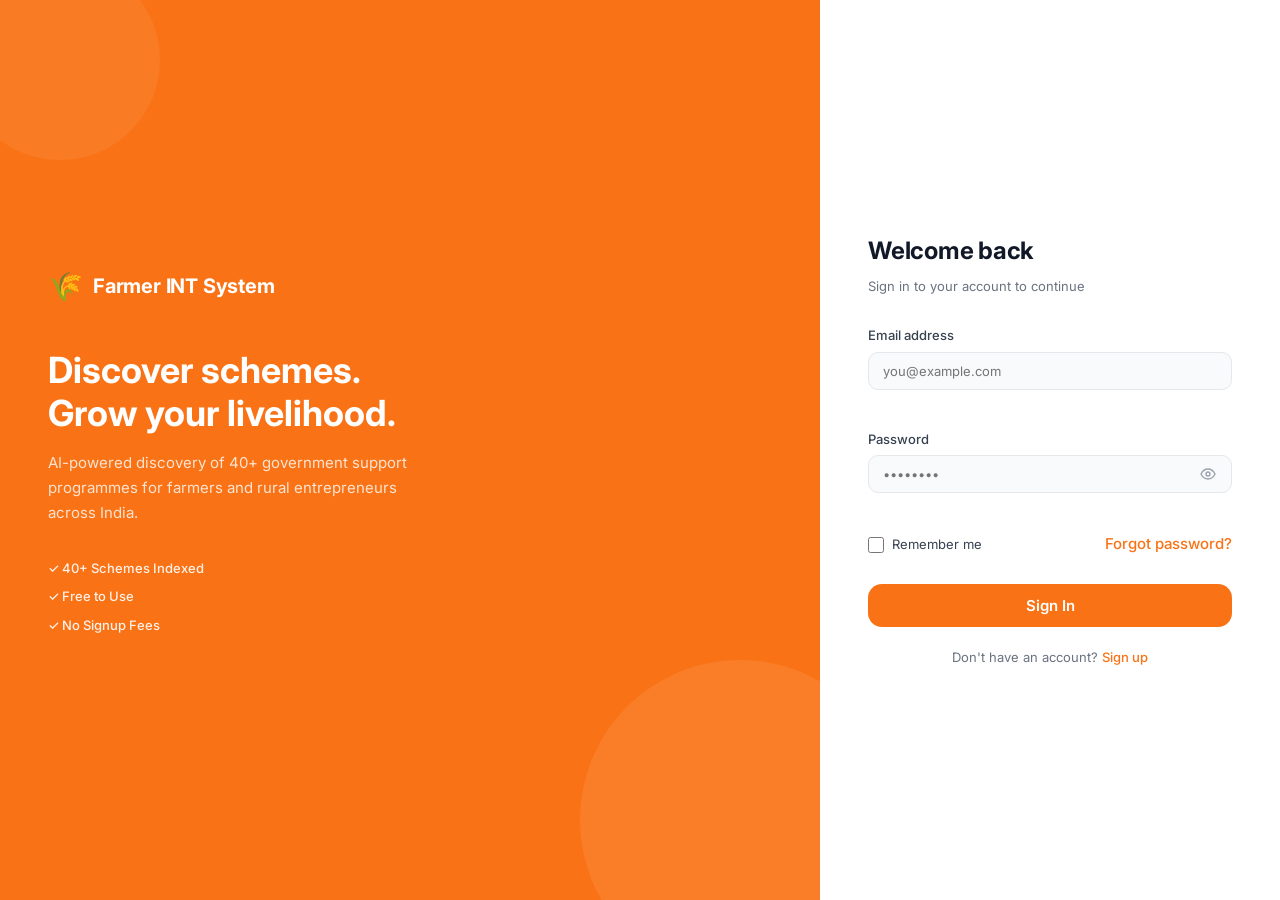
==== commit 637b655b: "Separate API backend" ====
--- a/index.html
+++ b/index.html
@@ -683,6 +683,7 @@
 
 </div><!-- /#app -->
 
+<script src="config.js"></script>
 <script src="js/main.js"></script>
 </body>
 </html>
--- a/css/style.css
+++ b/css/style.css
@@ -1,562 +1,1359 @@
-<!DOCTYPE html>
-<html lang="en">
-<head>
-  <meta charset="UTF-8" />
-  <meta name="viewport" content="width=device-width, initial-scale=1.0" />
-  <title>Farmer INT System</title>
-  <link rel="preconnect" href="https://fonts.googleapis.com" />
-  <link href="https://fonts.googleapis.com/css2?family=Inter:wght@400;500;600;700&display=swap" rel="stylesheet" />
-  <link rel="stylesheet" href="css/style.css" />
-</head>
-<body>
-
-<!-- AUTH OVERLAY -->
-<div id="auth-overlay">
-  <div class="auth-bg"></div>
-  <div class="auth-card">
-    <div class="auth-brand">
-      <span class="auth-logo-icon">🌾</span>
-      <span class="auth-brand-name">Farmer INT</span>
-    </div>
-    
-    <!-- Sign In -->
-    <div id="form-signin" class="auth-form active">
-      <h2 class="auth-title">Welcome back</h2>
-      <p class="auth-sub">Sign in to your account</p>
-      <div class="form-group">
-        <label>Email</label>
-        <input type="email" id="si-email" placeholder="you@example.com" />
-        <span class="field-error" id="si-email-err"></span>
-      </div>
-      <div class="form-group">
-        <label>Password</label>
-        <div class="input-with-icon">
-          <input type="password" id="si-password" placeholder="••••••••" />
-          <button class="toggle-pw" data-target="si-password">👁</button>
-        </div>
-        <span class="field-error" id="si-pw-err"></span>
-      </div>
-      <div class="form-row-spaced">
-        <label class="checkbox-label">
-          <input type="checkbox" id="si-remember" />
-          Remember me
-        </label>
-        <a href="#" class="link-text">Forgot password?</a>
-      </div>
-      <button class="btn-auth" id="btn-signin">Sign In</button>
-      <p class="auth-switch">Don't have an account? <a href="#" id="go-signup">Sign up</a></p>
-    </div>
-    
-    <!-- Sign Up -->
-    <div id="form-signup" class="auth-form">
-      <h2 class="auth-title">Create account</h2>
-      <p class="auth-sub">Join the Farmer INT System</p>
-      <div class="form-group">
-        <label>Full Name</label>
-        <input type="text" id="su-name" placeholder="Ramesh Kumar" />
-        <span class="field-error" id="su-name-err"></span>
-      </div>
-      <div class="form-group">
-        <label>Email</label>
-        <input type="email" id="su-email" placeholder="you@example.com" />
-        <span class="field-error" id="su-email-err"></span>
-      </div>
-      <div class="form-group">
-        <label>Password</label>
-        <div class="input-with-icon">
-          <input type="password" id="su-password" placeholder="Min 8 characters" />
-          <button class="toggle-pw" data-target="su-password">👁</button>
-        </div>
-        <span class="field-error" id="su-pw-err"></span>
-      </div>
-      <div class="form-group">
-        <label>Confirm Password</label>
-        <div class="input-with-icon">
-          <input type="password" id="su-confirm" placeholder="Re-enter password" />
-          <button class="toggle-pw" data-target="su-confirm">👁</button>
-        </div>
-        <span class="field-error" id="su-confirm-err"></span>
-      </div>
-      <div class="form-row-spaced">
-        <label class="checkbox-label">
-          <input type="checkbox" id="su-terms" />
-          I agree to the Terms of Service
-        </label>
-      </div>
-      <button class="btn-auth" id="btn-signup">Create Account</button>
-      <p class="auth-switch">Already have an account? <a href="#" id="go-signin">Sign in</a></p>
-    </div>
-  </div>
-</div>
-
-<!-- MAIN APP -->
-<div id="app" class="hidden">
-
-  <!-- TOP NAV -->
-  <header id="topnav">
-    <div class="nav-container">
-      <a href="#" class="nav-brand" data-page="home">
-        <span class="nav-logo-icon">🌾</span>
-        <span class="nav-brand-text">Farmer INT</span>
-      </a>
-      <nav class="nav-links" id="nav-links">
-        <a href="#" class="nav-link active" data-page="home">Home</a>
-        <a href="#" class="nav-link" data-page="profile">Profile</a>
-        <a href="#" class="nav-link" data-page="docs">My Docs</a>
-        <a href="#" class="nav-link" data-page="calc">Finance Calculator</a>
-      </nav>
-      <div class="nav-actions">
-        <button class="nav-search-btn" id="nav-search-btn" aria-label="Search">
-          <svg width="18" height="18" viewBox="0 0 18 18" fill="none"><circle cx="8" cy="8" r="5.5" stroke="currentColor" stroke-width="1.6"/><path d="M12.5 12.5l3 3" stroke="currentColor" stroke-width="1.6" stroke-linecap="round"/></svg>
-        </button>
-        <div class="nav-avatar" id="nav-avatar">R</div>
-        <button class="nav-mobile-toggle" id="nav-mobile-toggle" aria-label="Menu">
-          <span></span><span></span><span></span>
-        </button>
-      </div>
-    </div>
-  </header>
-
-  <!-- SEARCH OVERLAY -->
-  <div id="search-overlay" class="search-overlay hidden">
-    <div class="search-overlay-inner">
-      <div class="search-bar-row">
-        <svg class="search-bar-icon" width="20" height="20" viewBox="0 0 20 20" fill="none"><circle cx="9" cy="9" r="6" stroke="#6B7280" stroke-width="1.7"/><path d="M14 14l3.5 3.5" stroke="#6B7280" stroke-width="1.7" stroke-linecap="round"/></svg>
-        <input type="text" id="search-input" placeholder="Search schemes, documents, features…" autocomplete="off" />
-        <button id="search-close" aria-label="Close search">✕</button>
-      </div>
-      <div id="search-results" class="search-results">
-        <p class="search-empty">Start typing to search…</p>
-      </div>
-    </div>
-  </div>
-
-  <!-- PAGE: HOME -->
-  <main id="page-home" class="page active">
-    <section class="home-hero">
-      <div class="container">
-        <div class="home-hero-content">
-          <div class="hero-badge">🌾 AI-Powered Scheme Discovery</div>
-          <h1>Find the right scheme.<br>Apply with confidence.</h1>
-          <p class="hero-sub">Discover government support programmes tailored to your farm, sector, and eligibility — in one place.</p>
-          <div class="hero-actions">
-            <button class="btn-primary" data-page-go="profile">Get Started</button>
-            <button class="btn-secondary" data-page-go="calc">Calculate Finance</button>
-          </div>
-        </div>
-      </div>
-    </section>
-
-    <!-- Matched Schemes -->
-    <section class="section">
-      <div class="container">
-        <div class="section-header">
-          <div>
-            <h2 class="section-title">Matched Schemes</h2>
-            <p class="section-sub">Based on your profile and eligibility</p>
-          </div>
-          <button class="btn-outline">View All</button>
-        </div>
-        <div class="schemes-grid">
-          <div class="scheme-card matched">
-            <div class="scheme-card-top">
-              <span class="scheme-badge match-high">91% Match</span>
-              <span class="scheme-type">Loan</span>
-            </div>
-            <h3>NSFDC Micro Credit Finance</h3>
-            <p>Loans up to ₹1 lakh at 6% interest for SC/ST entrepreneurs in agri and allied sectors.</p>
-            <div class="scheme-meta">
-              <span>🏛 National</span>
-              <span>💰 Up to ₹1 lakh</span>
-              <span>📋 SC/ST</span>
-            </div>
-            <button class="btn-card-primary">Apply Now</button>
-          </div>
-          <div class="scheme-card">
-            <div class="scheme-card-top">
-              <span class="scheme-badge match-med">78% Match</span>
-              <span class="scheme-type">Subsidy</span>
-            </div>
-            <h3>Rajasthan SCA Term Loan</h3>
-            <p>State-level term loan for SC entrepreneurs up to ₹5 lakh at 8% for agri-linked ventures.</p>
-            <div class="scheme-meta">
-              <span>📍 Rajasthan</span>
-              <span>💰 Up to ₹5 lakh</span>
-              <span>📋 SC</span>
-            </div>
-            <button class="btn-card-secondary">Learn More</button>
-          </div>
-          <div class="scheme-card">
-            <div class="scheme-card-top">
-              <span class="scheme-badge match-low">44% Match</span>
-              <span class="scheme-type">Grant</span>
-            </div>
-            <h3>Stand-Up India</h3>
-            <p>Bank loans between ₹10 lakh–₹1 crore for SC/ST and women setting up greenfield enterprises.</p>
-            <div class="scheme-meta">
-              <span>🏛 National</span>
-              <span>💰 ₹10L–₹1Cr</span>
-              <span>📋 SC/ST/Women</span>
-            </div>
-            <button class="btn-card-secondary">Learn More</button>
-          </div>
-        </div>
-      </div>
-    </section>
-
-    <!-- Stats -->
-    <section class="section section-alt">
-      <div class="container">
-        <h2 class="section-title text-center">Impact at a Glance</h2>
-        <div class="stats-grid">
-          <div class="stat-card">
-            <div class="stat-num">40+</div>
-            <div class="stat-label">Schemes Indexed</div>
-          </div>
-          <div class="stat-card">
-            <div class="stat-num">₹10K Cr</div>
-            <div class="stat-label">Disbursed via Stand-Up India</div>
-          </div>
-          <div class="stat-card">
-            <div class="stat-num">2.3L+</div>
-            <div class="stat-label">Accounts Sanctioned</div>
-          </div>
-          <div class="stat-card">
-            <div class="stat-num">48%</div>
-            <div class="stat-label">Women Beneficiaries</div>
-          </div>
-        </div>
-      </div>
-    </section>
-
-    <!-- How it works -->
-    <section class="section">
-      <div class="container">
-        <h2 class="section-title text-center">How It Works</h2>
-        <div class="steps-grid">
-          <div class="step-card">
-            <div class="step-icon">👤</div>
-            <div class="step-num">01</div>
-            <h3>Build Your Profile</h3>
-            <p>Enter your personal details, caste category, state, and business type to get started.</p>
-          </div>
-          <div class="step-card">
-            <div class="step-icon">🔍</div>
-            <div class="step-num">02</div>
-            <h3>Get Matched</h3>
-            <p>Our AI scans 40+ schemes and ranks them by your eligibility score.</p>
-          </div>
-          <div class="step-card">
-            <div class="step-icon">📄</div>
-            <div class="step-num">03</div>
-            <h3>Upload Documents</h3>
-            <p>Upload required documents directly to your dashboard with guided checklists.</p>
-          </div>
-          <div class="step-card">
-            <div class="step-icon">✅</div>
-            <div class="step-num">04</div>
-            <h3>Apply with Confidence</h3>
-            <p>Track application status and get notified when your scheme is approved.</p>
-          </div>
-        </div>
-      </div>
-    </section>
-  </main>
-
-  <!-- PAGE: PROFILE -->
-  <main id="page-profile" class="page hidden">
-    <div class="container page-content">
-      <div class="page-header">
-        <h1 class="page-title">Profile</h1>
-        <p class="page-sub">Manage your personal information and preferences</p>
-      </div>
-      
-      <!-- Avatar + summary -->
-      <div class="profile-hero-card">
-        <div class="profile-avatar-wrap">
-          <div class="profile-avatar" id="profile-avatar">RK</div>
-          <button class="avatar-change-btn">Change Photo</button>
-        </div>
-        <div class="profile-summary">
-          <h2 id="profile-display-name">Ramesh Kumar</h2>
-          <p id="profile-display-email">ramesh.kumar@example.com</p>
-          <span class="profile-badge">Verified Farmer</span>
-        </div>
-        <button class="btn-primary" id="profile-edit-btn">Edit Profile</button>
-      </div>
-
-      <!-- Forms -->
-      <div class="profile-grid">
-        <!-- Personal Info -->
-        <div class="info-card">
-          <h3 class="card-title">Personal Information</h3>
-          <div class="field-grid">
-            <div class="field-group">
-              <label>Full Name</label>
-              <input type="text" class="field-input" id="p-name" value="Ramesh Kumar" disabled />
-            </div>
-            <div class="field-group">
-              <label>Email</label>
-              <input type="email" class="field-input" id="p-email" value="ramesh.kumar@example.com" disabled />
-            </div>
-            <div class="field-group">
-              <label>Phone</label>
-              <input type="tel" class="field-input" id="p-phone" value="+91 98765 43210" disabled />
-            </div>
-            <div class="field-group">
-              <label>Location</label>
-              <input type="text" class="field-input" id="p-location" value="Jaipur, Rajasthan" disabled />
-            </div>
-            <div class="field-group">
-              <label>Date of Birth</label>
-              <input type="date" class="field-input" id="p-dob" value="1985-06-15" disabled />
-            </div>
-            <div class="field-group">
-              <label>Gender</label>
-              <select class="field-input" id="p-gender" disabled>
-                <option value="male" selected>Male</option>
-                <option value="female">Female</option>
-                <option value="other">Other</option>
-              </select>
-            </div>
-          </div>
-        </div>
-
-        <!-- Eligibility Info -->
-        <div class="info-card">
-          <h3 class="card-title">Eligibility Information</h3>
-          <div class="field-grid">
-            <div class="field-group">
-              <label>Category</label>
-              <select class="field-input" id="p-category" disabled>
-                <option value="sc" selected>SC (Scheduled Caste)</option>
-                <option value="st">ST (Scheduled Tribe)</option>
-                <option value="obc">OBC</option>
-                <option value="gen">General</option>
-              </select>
-            </div>
-            <div class="field-group">
-              <label>Annual Income</label>
-              <input type="text" class="field-input" id="p-income" value="₹2,40,000" disabled />
-            </div>
-            <div class="field-group">
-              <label>Business Type</label>
-              <input type="text" class="field-input" id="p-biz" value="Tailoring / Garments" disabled />
-            </div>
-            <div class="field-group">
-              <label>Business Stage</label>
-              <select class="field-input" id="p-stage" disabled>
-                <option value="idea">Idea Stage</option>
-                <option value="startup" selected>Startup</option>
-                <option value="growth">Growth</option>
-                <option value="established">Established</option>
-              </select>
-            </div>
-            <div class="field-group">
-              <label>Aadhaar Number</label>
-              <input type="text" class="field-input" id="p-aadhaar" value="XXXX XXXX 4521" disabled />
-            </div>
-            <div class="field-group">
-              <label>PAN</label>
-              <input type="text" class="field-input" id="p-pan" value="ABCPK1234D" disabled />
-            </div>
-          </div>
-        </div>
-      </div>
-
-      <div class="profile-actions" id="profile-actions" style="display:none">
-        <button class="btn-outline" id="profile-cancel-btn">Cancel</button>
-        <button class="btn-primary" id="profile-save-btn">Save Changes</button>
-      </div>
-    </div>
-  </main>
-
-  <!-- PAGE: MY DOCS -->
-  <main id="page-docs" class="page hidden">
-    <div class="container page-content">
-      <div class="page-header">
-        <div>
-          <h1 class="page-title">My Documents</h1>
-          <p class="page-sub">Manage and track your uploaded documents</p>
-        </div>
-        <button class="btn-primary" id="upload-doc-btn">
-          <svg width="16" height="16" viewBox="0 0 16 16" fill="none"><path d="M8 2v9M5 5l3-3 3 3" stroke="currentColor" stroke-width="1.6" stroke-linecap="round" stroke-linejoin="round"/><path d="M2 13h12" stroke="currentColor" stroke-width="1.6" stroke-linecap="round"/></svg>
-          Upload Document
-        </button>
-      </div>
-
-      <!-- Summary bar -->
-      <div class="docs-summary">
-        <div class="doc-stat-card">
-          <span class="doc-stat-num" id="docs-total">5</span>
-          <span class="doc-stat-label">Total Documents</span>
-        </div>
-        <div class="doc-stat-card">
-          <span class="doc-stat-num verified" id="docs-verified">2</span>
-          <span class="doc-stat-label">Verified</span>
-        </div>
-        <div class="doc-stat-card">
-          <span class="doc-stat-num review" id="docs-review">1</span>
-          <span class="doc-stat-label">Under Review</span>
-        </div>
-        <div class="doc-stat-card">
-          <span class="doc-stat-num missing" id="docs-missing">2</span>
-          <span class="doc-stat-label">Missing</span>
-        </div>
-      </div>
-
-      <!-- Document list -->
-      <div class="docs-card">
-        <div class="docs-table-header">
-          <span>Document</span>
-          <span>Type</span>
-          <span>Uploaded</span>
-          <span>Status</span>
-          <span>Actions</span>
-        </div>
-        <div class="docs-table-body" id="docs-list">
-          <!-- Rendered by JS -->
-        </div>
-      </div>
-
-      <!-- Upload area (shown when clicking Upload) -->
-      <div id="upload-zone" class="upload-zone hidden">
-        <div class="upload-zone-inner">
-          <svg width="36" height="36" viewBox="0 0 36 36" fill="none"><path d="M18 6v16M12 12l6-6 6 6" stroke="#F97316" stroke-width="2" stroke-linecap="round" stroke-linejoin="round"/><path d="M6 28h24" stroke="#F97316" stroke-width="2" stroke-linecap="round"/></svg>
-          <p class="upload-label">Drag & drop files here</p>
-          <p class="upload-sub">or <label for="file-input" class="upload-browse">browse files</label></p>
-          <input type="file" id="file-input" accept=".pdf,.jpg,.jpeg,.png" multiple style="display:none" />
-          <p class="upload-note">PDF, JPG, PNG up to 10 MB</p>
-          <button class="btn-outline" id="upload-zone-close">Cancel</button>
-        </div>
-      </div>
-    </div>
-  </main>
-
-  <!-- PAGE: FINANCE CALCULATOR -->
-  <main id="page-calc" class="page hidden">
-    <div class="container page-content">
-      <div class="page-header">
-        <div>
-          <h1 class="page-title">Finance Calculator</h1>
-          <p class="page-sub">Estimate your EMI and plan your loan repayment</p>
-        </div>
-      </div>
-
-      <div class="calc-layout">
-        <!-- Inputs -->
-        <div class="calc-card">
-          <h3 class="card-title">Loan Details</h3>
-          <div class="calc-field">
-            <div class="calc-label-row">
-              <label>Loan Amount</label>
-              <span class="calc-val" id="c-amount-display">₹1,00,000</span>
-            </div>
-            <input type="range" class="calc-range" id="c-amount" min="10000" max="1000000" step="5000" value="100000" />
-            <div class="calc-range-labels"><span>₹10K</span><span>₹10L</span></div>
-          </div>
-          <div class="calc-field">
-            <div class="calc-label-row">
-              <label>Interest Rate</label>
-              <span class="calc-val" id="c-rate-display">6%</span>
-            </div>
-            <input type="range" class="calc-range" id="c-rate" min="3" max="20" step="0.5" value="6" />
-            <div class="calc-range-labels"><span>3%</span><span>20%</span></div>
-          </div>
-          <div class="calc-field">
-            <div class="calc-label-row">
-              <label>Loan Tenure</label>
-              <span class="calc-val" id="c-tenure-display">3 years</span>
-            </div>
-            <input type="range" class="calc-range" id="c-tenure" min="1" max="7" step="1" value="3" />
-            <div class="calc-range-labels"><span>1 yr</span><span>7 yrs</span></div>
-          </div>
-          <div class="calc-field">
-            <div class="calc-label-row">
-              <label>Monthly Income</label>
-              <span class="calc-val" id="c-income-display">₹20,000</span>
-            </div>
-            <input type="range" class="calc-range" id="c-income" min="5000" max="200000" step="1000" value="20000" />
-            <div class="calc-range-labels"><span>₹5K</span><span>₹2L</span></div>
-          </div>
-          <div class="calc-field">
-            <div class="calc-label-row">
-              <label>Down Payment</label>
-              <span class="calc-val" id="c-down-display">₹10,000</span>
-            </div>
-            <input type="range" class="calc-range" id="c-down" min="0" max="500000" step="5000" value="10000" />
-            <div class="calc-range-labels"><span>₹0</span><span>₹5L</span></div>
-          </div>
-
-          <!-- Quick-select presets -->
-          <div class="calc-presets">
-            <span class="calc-preset-label">Quick presets:</span>
-            <button class="preset-pill" data-amount="50000" data-rate="6" data-tenure="3">NSFDC ₹50K</button>
-            <button class="preset-pill" data-amount="500000" data-rate="8" data-tenure="5">SCA ₹5L</button>
-            <button class="preset-pill" data-amount="1000000" data-rate="9" data-tenure="7">Stand-Up ₹10L</button>
-          </div>
-        </div>
-
-        <!-- Results -->
-        <div class="calc-results">
-          <div class="calc-emi-hero">
-            <p class="emi-label">Estimated Monthly EMI</p>
-            <p class="emi-amount" id="calc-emi">₹3,042</p>
-          </div>
-          <div class="calc-breakdown">
-            <div class="breakdown-row">
-              <span>Loan Amount</span>
-              <span id="r-amount">₹1,00,000</span>
-            </div>
-            <div class="breakdown-row">
-              <span>Down Payment</span>
-              <span id="r-down">₹10,000</span>
-            </div>
-            <div class="breakdown-row">
-              <span>Principal</span>
-              <span id="r-principal">₹90,000</span>
-            </div>
-            <div class="breakdown-row">
-              <span>Interest Rate</span>
-              <span id="r-rate">6% p.a.</span>
-            </div>
-            <div class="breakdown-row">
-              <span>Tenure</span>
-              <span id="r-tenure">3 years (36 months)</span>
-            </div>
-            <div class="breakdown-row">
-              <span>Total Interest</span>
-              <span id="r-interest">₹9,512</span>
-            </div>
-            <div class="breakdown-divider"></div>
-            <div class="breakdown-row bold">
-              <span>Total Repayment</span>
-              <span id="r-total">₹99,512</span>
-            </div>
-          </div>
-          <div id="calc-affordability" class="calc-affordability good">
-            <span>✅</span>
-            <span id="calc-afford-text">EMI is within 40% of monthly income. This loan appears manageable.</span>
-          </div>
-        </div>
-      </div>
-    </div>
-  </main>
-
-  <!-- FOOTER -->
-  <footer class="footer">
-    <div class="container footer-inner">
-      <div class="footer-brand">
-        <span class="footer-logo-icon">🌾</span>
-        <span class="footer-name">Farmer INT System</span>
-      </div>
-      <p class="footer-note">An independent prototype. Always verify scheme eligibility through official government portals.</p>
-      <p class="footer-copy">© 2026 Farmer INT System</p>
-    </div>
-  </footer>
-
-</div><!-- /#app -->
-
-<script src="js/main.js"></script>
-</body>
-</html>+/* ══════════════════════════════════════════════════
+   Farmer INT System — style.css
+   Palette: White · Black · Orange (#F97316)
+══════════════════════════════════════════════════ */
+
+:root {
+  /* Brand orange */
+  --orange:        #F97316;
+  --orange-hover:  #EA580C;
+  --orange-light:  #FFF7ED;
+  --orange-mid:    #FED7AA;
+  --orange-dark:   #C2410C;
+
+  /* Neutrals */
+  --black:         #111827;
+  --gray-900:      #1F2937;
+  --gray-700:      #374151;
+  --gray-500:      #6B7280;
+  --gray-400:      #9CA3AF;
+  --gray-300:      #D1D5DB;
+  --gray-200:      #E5E7EB;
+  --gray-100:      #F3F4F6;
+  --gray-50:       #F9FAFB;
+  --white:         #FFFFFF;
+
+  /* Semantic */
+  --text-primary:  var(--black);
+  --text-secondary: var(--gray-700);
+  --text-muted:    var(--gray-500);
+  --text-faint:    var(--gray-400);
+  --border:        var(--gray-200);
+  --border-strong: var(--gray-300);
+  --surface:       var(--white);
+  --surface-alt:   var(--gray-50);
+
+  /* Status */
+  --green:         #16A34A;
+  --green-light:   #DCFCE7;
+  --amber:         #D97706;
+  --amber-light:   #FEF3C7;
+  --red:           #DC2626;
+  --red-light:     #FEE2E2;
+  --blue:          #2563EB;
+  --blue-light:    #DBEAFE;
+
+  /* Shadows */
+  --shadow-sm:     0 1px 3px rgba(0,0,0,.07), 0 1px 2px rgba(0,0,0,.05);
+  --shadow-md:     0 4px 6px rgba(0,0,0,.07), 0 2px 4px rgba(0,0,0,.05);
+  --shadow-lg:     0 10px 25px rgba(0,0,0,.08), 0 4px 6px rgba(0,0,0,.04);
+  --shadow-xl:     0 20px 40px rgba(0,0,0,.1), 0 8px 16px rgba(0,0,0,.06);
+
+  /* Radius */
+  --r-sm:   6px;
+  --r-md:   10px;
+  --r-lg:   14px;
+  --r-xl:   20px;
+  --r-2xl:  28px;
+  --r-pill: 999px;
+
+  /* Typography */
+  --font: 'Inter', system-ui, -apple-system, sans-serif;
+  --text-xs:   11px;
+  --text-sm:   13px;
+  --text-base: 15px;
+  --text-md:   17px;
+  --text-lg:   20px;
+  --text-xl:   24px;
+  --text-2xl:  30px;
+  --text-3xl:  38px;
+}
+
+/* ── Reset ── */
+*, *::before, *::after { box-sizing: border-box; margin: 0; padding: 0; }
+html { scroll-behavior: smooth; -webkit-text-size-adjust: 100%; }
+body {
+  font-family: var(--font);
+  font-size: var(--text-base);
+  color: var(--text-primary);
+  background: var(--white);
+  line-height: 1.6;
+  -webkit-font-smoothing: antialiased;
+  overflow-x: hidden;
+}
+img, svg { display: block; max-width: 100%; }
+a { color: inherit; text-decoration: none; }
+button { cursor: pointer; font-family: inherit; border: none; background: none; }
+input, select, textarea {
+  font-family: inherit;
+  font-size: inherit;
+  color: inherit;
+}
+ul, ol { list-style: none; }
+
+/* ── Utilities ── */
+.hidden { display: none !important; }
+.container { width: 100%; max-width: 1120px; margin: 0 auto; padding: 0 24px; }
+.text-center { text-align: center; }
+
+/* ── Buttons ── */
+.btn-primary {
+  display: inline-flex; align-items: center; gap: 7px;
+  padding: 10px 20px;
+  background: var(--orange);
+  color: var(--white);
+  font-size: var(--text-sm); font-weight: 600;
+  border-radius: var(--r-pill);
+  transition: background .18s, transform .15s, box-shadow .15s;
+  white-space: nowrap;
+}
+.btn-primary:hover {
+  background: var(--orange-hover);
+  transform: translateY(-1px);
+  box-shadow: 0 4px 12px rgba(249,115,22,.3);
+}
+.btn-primary:active { transform: translateY(0); }
+
+.btn-secondary {
+  display: inline-flex; align-items: center; gap: 7px;
+  padding: 10px 20px;
+  background: var(--gray-100);
+  color: var(--gray-900);
+  font-size: var(--text-sm); font-weight: 600;
+  border-radius: var(--r-pill);
+  transition: background .18s;
+}
+.btn-secondary:hover { background: var(--gray-200); }
+
+.btn-outline-sm {
+  display: inline-flex; align-items: center; gap: 6px;
+  padding: 8px 16px;
+  background: transparent;
+  color: var(--gray-700);
+  font-size: var(--text-sm); font-weight: 500;
+  border: 1.5px solid var(--border-strong);
+  border-radius: var(--r-pill);
+  transition: border-color .18s, color .18s;
+}
+.btn-outline-sm:hover { border-color: var(--orange); color: var(--orange); }
+
+.btn-outline-white {
+  display: inline-flex; align-items: center; gap: 6px;
+  padding: 10px 20px;
+  background: transparent;
+  color: var(--white);
+  font-size: var(--text-sm); font-weight: 600;
+  border: 1.5px solid rgba(255,255,255,.4);
+  border-radius: var(--r-pill);
+  transition: border-color .18s, background .18s;
+}
+.btn-outline-white:hover { border-color: var(--white); background: rgba(255,255,255,.08); }
+
+.btn-card-primary {
+  padding: 8px 16px;
+  background: var(--orange);
+  color: var(--white);
+  font-size: var(--text-xs); font-weight: 600;
+  border-radius: var(--r-pill);
+  transition: background .18s;
+}
+.btn-card-primary:hover { background: var(--orange-hover); }
+
+.btn-card-ghost {
+  padding: 8px 16px;
+  background: transparent;
+  color: var(--gray-600);
+  font-size: var(--text-xs); font-weight: 500;
+  border: 1.5px solid var(--border);
+  border-radius: var(--r-pill);
+  transition: border-color .18s, color .18s;
+}
+.btn-card-ghost:hover { border-color: var(--orange); color: var(--orange); }
+
+.btn-auth {
+  width: 100%;
+  padding: 12px;
+  background: var(--orange);
+  color: var(--white);
+  font-size: var(--text-base); font-weight: 600;
+  border-radius: var(--r-lg);
+  transition: background .18s, box-shadow .18s;
+  margin-top: 8px;
+}
+.btn-auth:hover {
+  background: var(--orange-hover);
+  box-shadow: 0 4px 14px rgba(249,115,22,.35);
+}
+
+.link-orange {
+  color: var(--orange);
+  font-weight: 500;
+  transition: color .15s;
+}
+.link-orange:hover { color: var(--orange-hover); }
+
+
+/* ══════════════════════════════════════════════════
+   AUTH OVERLAY
+══════════════════════════════════════════════════ */
+#auth-overlay {
+  position: fixed;
+  inset: 0;
+  z-index: 1000;
+  display: flex;
+  min-height: 100vh;
+}
+
+.auth-left {
+  flex: 1;
+  background: var(--orange);
+  display: flex;
+  align-items: center;
+  padding: 60px 48px;
+  position: relative;
+  overflow: hidden;
+}
+.auth-left::before {
+  content: '';
+  position: absolute;
+  bottom: -80px; right: -80px;
+  width: 320px; height: 320px;
+  border-radius: 50%;
+  background: rgba(255,255,255,.08);
+}
+.auth-left::after {
+  content: '';
+  position: absolute;
+  top: -40px; left: -40px;
+  width: 200px; height: 200px;
+  border-radius: 50%;
+  background: rgba(255,255,255,.06);
+}
+.auth-left-content { position: relative; z-index: 1; max-width: 400px; }
+
+.auth-brand-mark {
+  display: flex; align-items: center; gap: 10px;
+  margin-bottom: 40px;
+}
+.auth-logo-leaf { font-size: 28px; }
+.auth-brand-name {
+  font-size: var(--text-lg); font-weight: 700;
+  color: var(--white);
+  letter-spacing: -.01em;
+}
+
+.auth-left-headline {
+  font-size: clamp(24px, 3.5vw, 36px);
+  font-weight: 700;
+  color: var(--white);
+  line-height: 1.2;
+  margin-bottom: 16px;
+}
+.auth-left-sub {
+  font-size: var(--text-base);
+  color: rgba(255,255,255,.8);
+  line-height: 1.65;
+  margin-bottom: 32px;
+}
+.auth-trust-chips { display: flex; flex-direction: column; gap: 8px; }
+.trust-chip {
+  display: inline-flex; align-items: center;
+  font-size: var(--text-sm);
+  color: rgba(255,255,255,.9);
+  font-weight: 500;
+}
+
+.auth-right {
+  width: 460px;
+  flex-shrink: 0;
+  background: var(--white);
+  display: flex;
+  align-items: center;
+  padding: 48px 48px;
+  overflow-y: auto;
+}
+
+.auth-form {
+  width: 100%;
+  display: none;
+}
+.auth-form.active { display: block; }
+
+.auth-form-title {
+  font-size: var(--text-xl);
+  font-weight: 700;
+  color: var(--black);
+  margin-bottom: 6px;
+  letter-spacing: -.01em;
+}
+.auth-form-sub {
+  font-size: var(--text-sm);
+  color: var(--text-muted);
+  margin-bottom: 28px;
+}
+
+.form-group { margin-bottom: 18px; }
+.form-label {
+  display: block;
+  font-size: var(--text-sm);
+  font-weight: 500;
+  color: var(--gray-700);
+  margin-bottom: 6px;
+}
+.form-input {
+  width: 100%;
+  padding: 10px 14px;
+  background: var(--gray-50);
+  border: 1.5px solid var(--border);
+  border-radius: var(--r-md);
+  font-size: var(--text-sm);
+  color: var(--black);
+  transition: border-color .18s, background .18s, box-shadow .18s;
+  outline: none;
+}
+.form-input:focus {
+  border-color: var(--orange);
+  background: var(--white);
+  box-shadow: 0 0 0 3px rgba(249,115,22,.12);
+}
+.form-input.error { border-color: var(--red); }
+.form-error {
+  display: block;
+  font-size: 11.5px;
+  color: var(--red);
+  margin-top: 5px;
+  min-height: 16px;
+}
+
+.input-wrapper { position: relative; }
+.input-wrapper .form-input { padding-right: 42px; }
+.pw-toggle {
+  position: absolute;
+  right: 12px; top: 50%;
+  transform: translateY(-50%);
+  color: var(--gray-400);
+  display: flex; align-items: center;
+  padding: 4px;
+  transition: color .15s;
+}
+.pw-toggle:hover { color: var(--gray-700); }
+
+.form-row-between {
+  display: flex;
+  align-items: center;
+  justify-content: space-between;
+  margin-bottom: 20px;
+}
+.checkbox-label {
+  display: flex;
+  align-items: flex-start;
+  gap: 8px;
+  font-size: var(--text-sm);
+  color: var(--gray-700);
+  cursor: pointer;
+  line-height: 1.5;
+}
+.checkbox-label input[type="checkbox"] {
+  width: 16px; height: 16px;
+  margin-top: 2px;
+  accent-color: var(--orange);
+  flex-shrink: 0;
+}
+
+.auth-switch-text {
+  text-align: center;
+  font-size: var(--text-sm);
+  color: var(--text-muted);
+  margin-top: 20px;
+}
+
+
+/* ══════════════════════════════════════════════════
+   TOP NAV
+══════════════════════════════════════════════════ */
+#topnav {
+  position: sticky;
+  top: 0;
+  z-index: 100;
+  background: var(--white);
+  border-bottom: 1px solid var(--border);
+  box-shadow: var(--shadow-sm);
+}
+.nav-container {
+  max-width: 1120px;
+  margin: 0 auto;
+  padding: 0 24px;
+  height: 60px;
+  display: flex;
+  align-items: center;
+  gap: 8px;
+}
+
+.nav-brand {
+  display: flex; align-items: center; gap: 8px;
+  flex-shrink: 0; margin-right: 8px;
+}
+.nav-logo { font-size: 20px; }
+.nav-brand-text {
+  font-size: var(--text-base); font-weight: 700;
+  color: var(--black);
+}
+
+.nav-links {
+  display: flex; align-items: center; gap: 4px;
+  flex: 1;
+}
+.nav-link {
+  display: flex; align-items: center; gap: 6px;
+  padding: 6px 12px;
+  font-size: var(--text-sm); font-weight: 500;
+  color: var(--gray-600);
+  border-radius: var(--r-md);
+  transition: background .15s, color .15s;
+  white-space: nowrap;
+}
+.nav-link:hover { background: var(--gray-100); color: var(--black); }
+.nav-link.active {
+  background: var(--orange-light);
+  color: var(--orange);
+}
+.nav-link svg { opacity: .7; }
+.nav-link.active svg { opacity: 1; }
+
+.nav-actions {
+  display: flex; align-items: center; gap: 6px;
+  margin-left: auto;
+}
+.nav-search-btn {
+  width: 36px; height: 36px;
+  display: flex; align-items: center; justify-content: center;
+  color: var(--gray-500);
+  border-radius: var(--r-md);
+  transition: background .15s, color .15s;
+}
+.nav-search-btn:hover { background: var(--gray-100); color: var(--black); }
+
+.nav-avatar {
+  width: 34px; height: 34px;
+  background: var(--orange);
+  color: var(--white);
+  border-radius: 50%;
+  display: flex; align-items: center; justify-content: center;
+  font-size: 12px; font-weight: 700;
+  cursor: pointer;
+  user-select: none;
+  transition: opacity .15s;
+}
+.nav-avatar:hover { opacity: .9; }
+
+.nav-mobile-btn {
+  display: none;
+  flex-direction: column; gap: 5px;
+  width: 36px; height: 36px;
+  align-items: center; justify-content: center;
+  border-radius: var(--r-sm);
+  transition: background .15s;
+}
+.nav-mobile-btn:hover { background: var(--gray-100); }
+.nav-mobile-btn span {
+  display: block;
+  width: 20px; height: 2px;
+  background: var(--gray-700);
+  border-radius: 2px;
+  transition: transform .25s, opacity .25s;
+}
+
+/* Mobile nav open state */
+#nav-links.open {
+  display: flex;
+  flex-direction: column;
+  position: absolute;
+  top: 60px; left: 0; right: 0;
+  background: var(--white);
+  border-bottom: 1px solid var(--border);
+  padding: 12px 24px 16px;
+  gap: 4px;
+  box-shadow: 0 8px 20px rgba(0,0,0,.08);
+  z-index: 99;
+}
+
+
+/* ══════════════════════════════════════════════════
+   SEARCH OVERLAY
+══════════════════════════════════════════════════ */
+.search-overlay {
+  position: fixed;
+  inset: 0;
+  z-index: 200;
+  display: flex;
+  align-items: flex-start;
+  justify-content: center;
+  padding-top: 80px;
+  padding-left: 16px;
+  padding-right: 16px;
+}
+.search-overlay-bg {
+  position: absolute;
+  inset: 0;
+  background: rgba(0,0,0,.4);
+  backdrop-filter: blur(2px);
+}
+.search-overlay-box {
+  position: relative;
+  z-index: 1;
+  width: 100%;
+  max-width: 580px;
+  background: var(--white);
+  border-radius: var(--r-xl);
+  box-shadow: var(--shadow-xl);
+  overflow: hidden;
+}
+.search-input-row {
+  display: flex; align-items: center; gap: 10px;
+  padding: 14px 18px;
+  border-bottom: 1px solid var(--border);
+}
+.search-ico { flex-shrink: 0; }
+.search-text-input {
+  flex: 1;
+  border: none; outline: none;
+  font-size: var(--text-md); font-weight: 400;
+  color: var(--black);
+  background: transparent;
+}
+.search-text-input::placeholder { color: var(--gray-400); }
+.search-close-btn {
+  width: 28px; height: 28px;
+  display: flex; align-items: center; justify-content: center;
+  color: var(--gray-400);
+  border-radius: var(--r-sm);
+  flex-shrink: 0;
+  transition: color .15s, background .15s;
+}
+.search-close-btn:hover { color: var(--black); background: var(--gray-100); }
+.search-results {
+  max-height: 360px;
+  overflow-y: auto;
+  padding: 8px 0;
+}
+.search-empty-state, .search-no-results {
+  padding: 28px 18px;
+  text-align: center;
+  font-size: var(--text-sm);
+  color: var(--text-muted);
+}
+.search-result-item {
+  display: flex; align-items: center; gap: 12px;
+  padding: 10px 18px;
+  cursor: pointer;
+  transition: background .12s;
+}
+.search-result-item:hover { background: var(--gray-50); }
+.search-result-icon {
+  width: 32px; height: 32px;
+  background: var(--orange-light);
+  color: var(--orange);
+  border-radius: var(--r-sm);
+  display: flex; align-items: center; justify-content: center;
+  font-size: 14px;
+  flex-shrink: 0;
+}
+.search-result-text { flex: 1; }
+.search-result-name {
+  font-size: var(--text-sm); font-weight: 500;
+  color: var(--black);
+}
+.search-result-sub {
+  font-size: var(--text-xs);
+  color: var(--text-muted);
+  margin-top: 1px;
+}
+.search-result-category {
+  font-size: 10px; font-weight: 600;
+  letter-spacing: .06em; text-transform: uppercase;
+  color: var(--orange);
+  background: var(--orange-light);
+  padding: 2px 7px;
+  border-radius: var(--r-pill);
+}
+
+
+/* ══════════════════════════════════════════════════
+   PAGES — shared layout
+══════════════════════════════════════════════════ */
+.page { display: none; }
+.page.active { display: block; }
+
+.page-inner {
+  padding-top: 36px;
+  padding-bottom: 60px;
+}
+.page-header {
+  display: flex;
+  align-items: flex-start;
+  justify-content: space-between;
+  gap: 16px;
+  flex-wrap: wrap;
+  margin-bottom: 28px;
+}
+.page-title {
+  font-size: var(--text-2xl);
+  font-weight: 700;
+  color: var(--black);
+  letter-spacing: -.02em;
+  line-height: 1.2;
+}
+.page-subtitle {
+  font-size: var(--text-sm);
+  color: var(--text-muted);
+  margin-top: 4px;
+}
+
+/* Cards */
+.info-card, .calc-inputs-card, .breakdown-card, .docs-table-card {
+  background: var(--white);
+  border: 1px solid var(--border);
+  border-radius: var(--r-xl);
+  padding: 24px;
+  box-shadow: var(--shadow-sm);
+}
+.card-section-title {
+  font-size: var(--text-base); font-weight: 600;
+  color: var(--black);
+  margin-bottom: 18px;
+  padding-bottom: 12px;
+  border-bottom: 1px solid var(--gray-100);
+}
+
+/* Section layout (for Home page) */
+.section { padding: 60px 0; }
+.section-tinted { background: var(--gray-50); }
+.section-header {
+  display: flex;
+  align-items: flex-end;
+  justify-content: space-between;
+  gap: 16px;
+  flex-wrap: wrap;
+  margin-bottom: 28px;
+}
+.section-title {
+  font-size: var(--text-xl); font-weight: 700;
+  color: var(--black);
+  letter-spacing: -.01em;
+  line-height: 1.3;
+  margin-bottom: 4px;
+}
+.section-desc {
+  font-size: var(--text-sm);
+  color: var(--text-muted);
+}
+
+/* Scroll reveal */
+.reveal { opacity: 0; transform: translateY(18px); transition: opacity .45s ease, transform .45s ease; }
+.reveal.visible { opacity: 1; transform: translateY(0); }
+
+
+/* ══════════════════════════════════════════════════
+   HOME PAGE
+══════════════════════════════════════════════════ */
+.home-hero {
+  background: var(--white);
+  padding: 72px 0 64px;
+  border-bottom: 1px solid var(--border);
+}
+.hero-inner {
+  display: flex;
+  align-items: center;
+  gap: 60px;
+}
+.hero-text { flex: 1; max-width: 540px; }
+.hero-badge {
+  display: inline-flex; align-items: center;
+  font-size: var(--text-xs); font-weight: 600;
+  letter-spacing: .06em; text-transform: uppercase;
+  color: var(--orange);
+  background: var(--orange-light);
+  border: 1px solid var(--orange-mid);
+  padding: 5px 12px;
+  border-radius: var(--r-pill);
+  margin-bottom: 20px;
+}
+.hero-heading {
+  font-size: clamp(30px, 5vw, 46px);
+  font-weight: 700;
+  color: var(--black);
+  line-height: 1.15;
+  letter-spacing: -.02em;
+  margin-bottom: 18px;
+}
+.hero-sub {
+  font-size: var(--text-md);
+  color: var(--text-secondary);
+  line-height: 1.65;
+  margin-bottom: 32px;
+}
+.hero-actions { display: flex; gap: 12px; flex-wrap: wrap; }
+
+/* Hero preview cards */
+.hero-card-preview {
+  display: flex;
+  flex-direction: column;
+  gap: 12px;
+  flex-shrink: 0;
+  width: 260px;
+}
+.preview-card {
+  background: var(--white);
+  border: 1.5px solid var(--border);
+  border-radius: var(--r-lg);
+  padding: 16px;
+  box-shadow: var(--shadow-md);
+  transition: transform .2s;
+}
+.preview-card:hover { transform: translateY(-2px); }
+.preview-card.secondary { opacity: .75; }
+.preview-badge {
+  display: inline-block;
+  font-size: 11px; font-weight: 700;
+  padding: 3px 8px;
+  border-radius: var(--r-pill);
+  margin-bottom: 8px;
+}
+.preview-badge.high { background: #DCFCE7; color: #15803D; }
+.preview-badge.med  { background: var(--amber-light); color: var(--amber); }
+.preview-name { font-size: var(--text-sm); font-weight: 600; color: var(--black); margin-bottom: 4px; }
+.preview-detail { font-size: var(--text-xs); color: var(--text-muted); }
+
+/* Scheme cards */
+.schemes-grid {
+  display: grid;
+  grid-template-columns: repeat(3, 1fr);
+  gap: 20px;
+}
+.scheme-card {
+  background: var(--white);
+  border: 1.5px solid var(--border);
+  border-radius: var(--r-xl);
+  padding: 22px;
+  display: flex;
+  flex-direction: column;
+  gap: 14px;
+  transition: box-shadow .22s, transform .22s, border-color .22s;
+}
+.scheme-card:hover {
+  box-shadow: var(--shadow-lg);
+  transform: translateY(-3px);
+  border-color: var(--orange-mid);
+}
+.scheme-card-head {
+  display: flex; align-items: center; justify-content: space-between; gap: 8px;
+}
+.match-badge {
+  font-size: 11px; font-weight: 700;
+  padding: 3px 9px;
+  border-radius: var(--r-pill);
+}
+.match-badge.high { background: #DCFCE7; color: #15803D; }
+.match-badge.med  { background: var(--amber-light); color: var(--amber); }
+.match-badge.low  { background: var(--gray-100); color: var(--gray-500); }
+
+.scheme-type-tag {
+  font-size: 10px; font-weight: 600;
+  letter-spacing: .05em; text-transform: uppercase;
+  padding: 3px 8px;
+  border-radius: var(--r-pill);
+}
+.scheme-type-tag.loan     { background: var(--blue-light); color: var(--blue); }
+.scheme-type-tag.subsidy  { background: var(--green-light); color: var(--green); }
+.scheme-type-tag.grant    { background: var(--orange-light); color: var(--orange); }
+
+.scheme-name {
+  font-size: var(--text-md); font-weight: 700;
+  color: var(--black);
+  line-height: 1.3;
+}
+.scheme-desc { font-size: var(--text-sm); color: var(--text-secondary); line-height: 1.6; flex: 1; }
+.scheme-tags { display: flex; flex-wrap: wrap; gap: 6px; }
+.scheme-tag {
+  font-size: 11px; color: var(--gray-600);
+  background: var(--gray-100);
+  padding: 3px 8px;
+  border-radius: var(--r-pill);
+}
+.scheme-card-actions { display: flex; gap: 8px; flex-wrap: wrap; }
+
+/* Stats */
+.stats-header { text-align: center; margin-bottom: 36px; }
+.stats-grid {
+  display: grid;
+  grid-template-columns: repeat(4, 1fr);
+  gap: 20px;
+}
+.stat-card {
+  background: var(--white);
+  border: 1.5px solid var(--border);
+  border-radius: var(--r-xl);
+  padding: 28px 20px;
+  text-align: center;
+  box-shadow: var(--shadow-sm);
+  transition: box-shadow .2s, transform .2s;
+}
+.stat-card:hover { box-shadow: var(--shadow-md); transform: translateY(-2px); }
+.stat-icon { font-size: 28px; margin-bottom: 12px; }
+.stat-num {
+  font-size: var(--text-2xl); font-weight: 700;
+  color: var(--orange);
+  line-height: 1;
+  margin-bottom: 6px;
+}
+.stat-label { font-size: var(--text-sm); color: var(--text-muted); }
+
+/* Steps */
+.steps-grid {
+  display: grid;
+  grid-template-columns: repeat(4, 1fr);
+  gap: 20px;
+  margin-top: 36px;
+}
+.step-card {
+  background: var(--white);
+  border: 1.5px solid var(--border);
+  border-radius: var(--r-xl);
+  padding: 24px 20px;
+  text-align: center;
+  box-shadow: var(--shadow-sm);
+  transition: border-color .2s;
+}
+.step-card:hover { border-color: var(--orange); }
+.step-num-badge {
+  display: inline-block;
+  font-size: var(--text-xs); font-weight: 700;
+  color: var(--orange);
+  background: var(--orange-light);
+  padding: 3px 8px;
+  border-radius: var(--r-pill);
+  letter-spacing: .06em;
+  margin-bottom: 12px;
+}
+.step-icon-wrap { font-size: 28px; margin-bottom: 12px; }
+.step-title { font-size: var(--text-base); font-weight: 600; color: var(--black); margin-bottom: 8px; }
+.step-desc { font-size: var(--text-sm); color: var(--text-muted); line-height: 1.6; }
+
+/* CTA Banner */
+.cta-banner {
+  background: var(--black);
+  border-radius: var(--r-2xl);
+  padding: 48px 52px;
+  display: flex;
+  align-items: center;
+  justify-content: space-between;
+  gap: 32px;
+  flex-wrap: wrap;
+}
+.cta-banner h2 {
+  font-size: var(--text-xl); font-weight: 700;
+  color: var(--white); margin-bottom: 8px;
+}
+.cta-banner p { font-size: var(--text-base); color: rgba(255,255,255,.65); }
+.cta-banner-actions { display: flex; gap: 12px; flex-wrap: wrap; }
+
+
+/* ══════════════════════════════════════════════════
+   PROFILE PAGE
+══════════════════════════════════════════════════ */
+.profile-hero {
+  display: flex;
+  align-items: center;
+  gap: 28px;
+  background: var(--white);
+  border: 1px solid var(--border);
+  border-radius: var(--r-xl);
+  padding: 28px;
+  margin-bottom: 24px;
+  box-shadow: var(--shadow-sm);
+  flex-wrap: wrap;
+}
+.profile-avatar-group {
+  display: flex; flex-direction: column; align-items: center; gap: 10px;
+  flex-shrink: 0;
+}
+.profile-avatar {
+  width: 72px; height: 72px;
+  background: var(--orange);
+  color: var(--white);
+  border-radius: 50%;
+  display: flex; align-items: center; justify-content: center;
+  font-size: 24px; font-weight: 700;
+  letter-spacing: .02em;
+}
+.avatar-btn {
+  font-size: var(--text-xs); font-weight: 500;
+  color: var(--orange); cursor: pointer;
+  transition: color .15s;
+}
+.avatar-btn:hover { color: var(--orange-hover); }
+
+.profile-summary { flex: 1; }
+.profile-display-name {
+  font-size: var(--text-lg); font-weight: 700;
+  color: var(--black); margin-bottom: 4px;
+}
+.profile-display-email {
+  font-size: var(--text-sm); color: var(--text-muted);
+  margin-bottom: 12px;
+}
+.profile-chips { display: flex; flex-wrap: wrap; gap: 8px; }
+.profile-chip {
+  font-size: var(--text-xs); font-weight: 500;
+  background: var(--gray-100); color: var(--gray-600);
+  padding: 4px 10px; border-radius: var(--r-pill);
+}
+.profile-chip.verified {
+  background: var(--green-light); color: var(--green);
+}
+
+.profile-grid {
+  display: grid;
+  grid-template-columns: 1fr 1fr;
+  gap: 20px;
+  margin-bottom: 20px;
+}
+
+.field-grid {
+  display: grid;
+  grid-template-columns: 1fr 1fr;
+  gap: 16px;
+}
+.field-group { display: flex; flex-direction: column; gap: 6px; }
+.field-label {
+  font-size: var(--text-xs); font-weight: 600;
+  letter-spacing: .04em; text-transform: uppercase;
+  color: var(--text-muted);
+}
+.field-input {
+  padding: 9px 12px;
+  background: var(--gray-50);
+  border: 1.5px solid var(--border);
+  border-radius: var(--r-md);
+  font-size: var(--text-sm);
+  color: var(--black);
+  transition: border-color .18s, background .18s, box-shadow .18s;
+  outline: none;
+  width: 100%;
+}
+.field-input:disabled { color: var(--gray-700); cursor: default; }
+.field-input:not(:disabled):focus {
+  border-color: var(--orange);
+  background: var(--white);
+  box-shadow: 0 0 0 3px rgba(249,115,22,.1);
+}
+
+.profile-save-row {
+  display: flex; gap: 12px; justify-content: flex-end;
+  padding-top: 4px;
+}
+
+
+/* ══════════════════════════════════════════════════
+   MY DOCS PAGE
+══════════════════════════════════════════════════ */
+.docs-stats-row {
+  display: flex;
+  align-items: center;
+  gap: 0;
+  background: var(--white);
+  border: 1px solid var(--border);
+  border-radius: var(--r-xl);
+  padding: 20px 28px;
+  margin-bottom: 20px;
+  box-shadow: var(--shadow-sm);
+  flex-wrap: wrap;
+}
+.doc-stat {
+  flex: 1;
+  display: flex; flex-direction: column; align-items: center; gap: 4px;
+  padding: 8px 16px;
+  min-width: 80px;
+}
+.doc-stat-divider {
+  width: 1px; height: 40px;
+  background: var(--border);
+  flex-shrink: 0;
+}
+.doc-stat-num {
+  font-size: var(--text-xl); font-weight: 700;
+  color: var(--black);
+  line-height: 1;
+}
+.doc-stat-num.verified { color: var(--green); }
+.doc-stat-num.review   { color: var(--amber); }
+.doc-stat-num.missing  { color: var(--red); }
+.doc-stat-label { font-size: var(--text-xs); color: var(--text-muted); }
+
+/* Upload zone */
+.upload-zone {
+  background: var(--orange-light);
+  border: 2px dashed var(--orange);
+  border-radius: var(--r-xl);
+  padding: 40px 24px;
+  text-align: center;
+  margin-bottom: 20px;
+  display: flex;
+  flex-direction: column;
+  align-items: center;
+  gap: 12px;
+}
+.upload-zone-title { font-size: var(--text-base); font-weight: 600; color: var(--black); }
+.upload-zone-sub { font-size: var(--text-sm); color: var(--gray-600); }
+.upload-browse-link {
+  color: var(--orange); font-weight: 600;
+  cursor: pointer; text-decoration: underline;
+}
+.upload-zone-note { font-size: var(--text-xs); color: var(--text-muted); }
+
+/* Docs table */
+.docs-table-card {
+  overflow: hidden;
+}
+.docs-table-head {
+  display: grid;
+  grid-template-columns: 2fr 1fr 1fr 1fr 1.2fr;
+  gap: 0;
+  padding: 12px 20px;
+  background: var(--gray-50);
+  border-bottom: 1px solid var(--border);
+  font-size: var(--text-xs); font-weight: 700;
+  letter-spacing: .05em; text-transform: uppercase;
+  color: var(--text-muted);
+}
+.docs-table-body { }
+.doc-row {
+  display: grid;
+  grid-template-columns: 2fr 1fr 1fr 1fr 1.2fr;
+  gap: 0;
+  padding: 14px 20px;
+  border-bottom: 1px solid var(--gray-100);
+  align-items: center;
+  transition: background .12s;
+}
+.doc-row:last-child { border-bottom: none; }
+.doc-row:hover { background: var(--gray-50); }
+
+.doc-name { font-size: var(--text-sm); font-weight: 500; color: var(--black); }
+.doc-name-sub { font-size: var(--text-xs); color: var(--text-muted); margin-top: 2px; }
+.doc-type { font-size: var(--text-sm); color: var(--text-secondary); }
+.doc-date { font-size: var(--text-sm); color: var(--text-secondary); }
+
+.doc-status-badge {
+  display: inline-flex; align-items: center; gap: 5px;
+  font-size: 11px; font-weight: 600;
+  padding: 3px 9px;
+  border-radius: var(--r-pill);
+}
+.doc-status-badge.verified  { background: var(--green-light); color: var(--green); }
+.doc-status-badge.review    { background: var(--amber-light); color: var(--amber); }
+.doc-status-badge.missing   { background: var(--red-light); color: var(--red); }
+
+.doc-actions { display: flex; align-items: center; gap: 4px; }
+.doc-action-btn {
+  width: 30px; height: 30px;
+  display: flex; align-items: center; justify-content: center;
+  color: var(--gray-400);
+  border-radius: var(--r-sm);
+  transition: background .12s, color .12s;
+}
+.doc-action-btn:hover { background: var(--gray-100); color: var(--black); }
+.doc-action-btn.delete:hover { background: var(--red-light); color: var(--red); }
+
+
+/* ══════════════════════════════════════════════════
+   FINANCE CALCULATOR
+══════════════════════════════════════════════════ */
+.preset-row {
+  display: flex; align-items: center; gap: 10px; flex-wrap: wrap;
+  margin-bottom: 24px;
+}
+.preset-row-label { font-size: var(--text-sm); color: var(--text-muted); }
+.preset-pill {
+  padding: 6px 14px;
+  background: var(--gray-100);
+  color: var(--gray-700);
+  font-size: var(--text-sm); font-weight: 500;
+  border-radius: var(--r-pill);
+  transition: background .15s, color .15s;
+}
+.preset-pill:hover,
+.preset-pill.active { background: var(--orange); color: var(--white); }
+
+.calc-layout {
+  display: grid;
+  grid-template-columns: 1fr 1fr;
+  gap: 20px;
+}
+
+.calc-field { margin-bottom: 20px; }
+.calc-field:last-child { margin-bottom: 0; }
+.calc-label-row {
+  display: flex; align-items: center; justify-content: space-between;
+  margin-bottom: 10px;
+}
+.calc-field-label { font-size: var(--text-sm); font-weight: 500; color: var(--gray-700); }
+.calc-field-val {
+  font-size: var(--text-sm); font-weight: 700;
+  color: var(--orange);
+  background: var(--orange-light);
+  padding: 2px 10px;
+  border-radius: var(--r-pill);
+}
+
+.calc-slider {
+  width: 100%;
+  height: 4px;
+  appearance: none;
+  -webkit-appearance: none;
+  background: var(--gray-200);
+  border-radius: 2px;
+  outline: none;
+  cursor: pointer;
+}
+.calc-slider::-webkit-slider-thumb {
+  -webkit-appearance: none;
+  width: 18px; height: 18px;
+  background: var(--orange);
+  border-radius: 50%;
+  box-shadow: 0 0 0 3px rgba(249,115,22,.2);
+  cursor: pointer;
+  transition: box-shadow .15s;
+}
+.calc-slider::-moz-range-thumb {
+  width: 18px; height: 18px;
+  background: var(--orange);
+  border-radius: 50%;
+  border: none;
+  cursor: pointer;
+}
+.calc-slider:focus::-webkit-slider-thumb {
+  box-shadow: 0 0 0 4px rgba(249,115,22,.3);
+}
+.slider-ends {
+  display: flex; justify-content: space-between;
+  margin-top: 5px;
+  font-size: var(--text-xs); color: var(--text-faint);
+}
+
+/* Results */
+.calc-results-panel { display: flex; flex-direction: column; gap: 16px; }
+.emi-hero-card {
+  background: var(--orange);
+  border-radius: var(--r-xl);
+  padding: 32px 28px;
+  text-align: center;
+  color: var(--white);
+}
+.emi-hero-label {
+  font-size: var(--text-sm); font-weight: 500;
+  opacity: .85;
+  margin-bottom: 8px;
+}
+.emi-hero-amount {
+  font-size: 44px; font-weight: 800;
+  letter-spacing: -.02em;
+  line-height: 1;
+  margin-bottom: 10px;
+}
+.emi-hero-note { font-size: var(--text-xs); opacity: .7; }
+
+.breakdown-table { display: flex; flex-direction: column; gap: 0; }
+.breakdown-row {
+  display: flex; justify-content: space-between; align-items: center;
+  padding: 10px 0;
+  border-bottom: 1px solid var(--gray-100);
+  font-size: var(--text-sm);
+  color: var(--text-secondary);
+}
+.breakdown-row:last-child { border-bottom: none; }
+.breakdown-row span:last-child { font-weight: 600; color: var(--black); }
+.breakdown-divider { height: 1.5px; background: var(--gray-200); margin: 6px 0; }
+.total-row { font-weight: 700; }
+.total-row span { font-size: var(--text-base) !important; color: var(--orange) !important; }
+
+/* Affordability bar */
+.affordability-bar {
+  background: var(--gray-50);
+  border-radius: var(--r-lg);
+  padding: 16px;
+  margin-top: 4px;
+}
+.afford-label-row {
+  display: flex; justify-content: space-between;
+  font-size: var(--text-xs); color: var(--text-muted);
+  margin-bottom: 8px;
+  font-weight: 500;
+}
+.afford-track {
+  height: 6px;
+  background: var(--gray-200);
+  border-radius: 3px;
+  position: relative;
+  overflow: visible;
+}
+.afford-fill {
+  height: 100%;
+  background: var(--green);
+  border-radius: 3px;
+  transition: width .4s ease, background .3s;
+  max-width: 100%;
+}
+.afford-fill.warn { background: var(--amber); }
+.afford-fill.danger { background: var(--red); }
+.afford-limit {
+  position: absolute;
+  top: -4px; bottom: -4px;
+  left: 40%;
+  width: 2px;
+  background: var(--gray-400);
+  border-radius: 1px;
+}
+.afford-limit::after {
+  content: '40%';
+  position: absolute;
+  top: -18px;
+  left: -12px;
+  font-size: 9px;
+  color: var(--gray-400);
+  white-space: nowrap;
+}
+.afford-note {
+  font-size: var(--text-xs); color: var(--text-muted);
+  margin-top: 10px; line-height: 1.5;
+}
+
+
+/* ══════════════════════════════════════════════════
+   FOOTER
+══════════════════════════════════════════════════ */
+.footer {
+  background: var(--gray-900);
+  padding: 40px 0;
+  color: rgba(255,255,255,.65);
+}
+.footer-inner {
+  display: flex;
+  flex-direction: column;
+  align-items: center;
+  gap: 14px;
+  text-align: center;
+}
+.footer-brand {
+  display: flex; align-items: center; gap: 8px;
+}
+.footer-logo { font-size: 20px; }
+.footer-brand-text {
+  font-size: var(--text-base); font-weight: 700;
+  color: var(--white);
+}
+.footer-note { font-size: var(--text-sm); max-width: 500px; line-height: 1.6; }
+.footer-copy { font-size: var(--text-xs); opacity: .5; }
+
+
+/* ══════════════════════════════════════════════════
+   RESPONSIVE
+══════════════════════════════════════════════════ */
+@media (max-width: 960px) {
+  /* Auth */
+  .auth-left { display: none; }
+  .auth-right { width: 100%; min-height: 100vh; align-items: center; justify-content: center; }
+
+  /* Nav */
+  .nav-links { display: none; position: relative; }
+  .nav-mobile-btn { display: flex; }
+
+  /* Hero */
+  .hero-inner { flex-direction: column; gap: 40px; }
+  .hero-card-preview { width: 100%; flex-direction: row; justify-content: center; }
+  .preview-card { flex: 1; max-width: 220px; }
+
+  /* Schemes */
+  .schemes-grid { grid-template-columns: 1fr 1fr; }
+
+  /* Stats */
+  .stats-grid { grid-template-columns: repeat(2, 1fr); }
+
+  /* Steps */
+  .steps-grid { grid-template-columns: repeat(2, 1fr); }
+
+  /* Profile */
+  .profile-grid { grid-template-columns: 1fr; }
+  .profile-hero { flex-direction: column; align-items: flex-start; }
+
+  /* Calc */
+  .calc-layout { grid-template-columns: 1fr; }
+
+  /* Docs table */
+  .docs-table-head,
+  .doc-row {
+    grid-template-columns: 2fr 1fr 1fr 1.2fr;
+  }
+  .col-date, .doc-date { display: none; }
+
+  /* CTA */
+  .cta-banner { flex-direction: column; gap: 20px; padding: 36px 28px; }
+}
+
+@media (max-width: 640px) {
+  /* Auth */
+  .auth-right { padding: 32px 24px; }
+
+  /* Nav brand */
+  .nav-brand-text { display: none; }
+
+  /* Hero */
+  .hero-heading { font-size: 28px; }
+  .home-hero { padding: 48px 0 44px; }
+
+  /* Schemes */
+  .schemes-grid { grid-template-columns: 1fr; }
+
+  /* Hero cards */
+  .hero-card-preview { flex-direction: column; width: 100%; align-items: stretch; }
+  .preview-card { max-width: 100%; }
+
+  /* Steps */
+  .steps-grid { grid-template-columns: 1fr; }
+
+  /* Stats */
+  .stats-grid { grid-template-columns: 1fr 1fr; }
+
+  /* Profile fields */
+  .field-grid { grid-template-columns: 1fr; }
+
+  /* Docs stats */
+  .docs-stats-row { flex-wrap: wrap; justify-content: center; }
+  .doc-stat-divider { display: none; }
+  .doc-stat { flex: 0 0 40%; border-bottom: 1px solid var(--border); padding-bottom: 14px; }
+
+  /* Docs table — simplify */
+  .docs-table-head,
+  .doc-row { grid-template-columns: 2fr 1fr 1.2fr; }
+  .col-type, .doc-type { display: none; }
+
+  /* Calc presets */
+  .preset-row { flex-direction: column; align-items: flex-start; }
+  .emi-hero-amount { font-size: 36px; }
+
+  /* Search */
+  .search-overlay { padding-top: 60px; }
+
+  /* Page */
+  .page-inner { padding-top: 24px; padding-bottom: 40px; }
+  .page-header { flex-direction: column; align-items: flex-start; }
+
+  /* Section */
+  .section { padding: 44px 0; }
+  .section-header { flex-direction: column; align-items: flex-start; }
+}
+
+@media (max-width: 400px) {
+  .container { padding: 0 16px; }
+  .auth-right { padding: 24px 20px; }
+}
